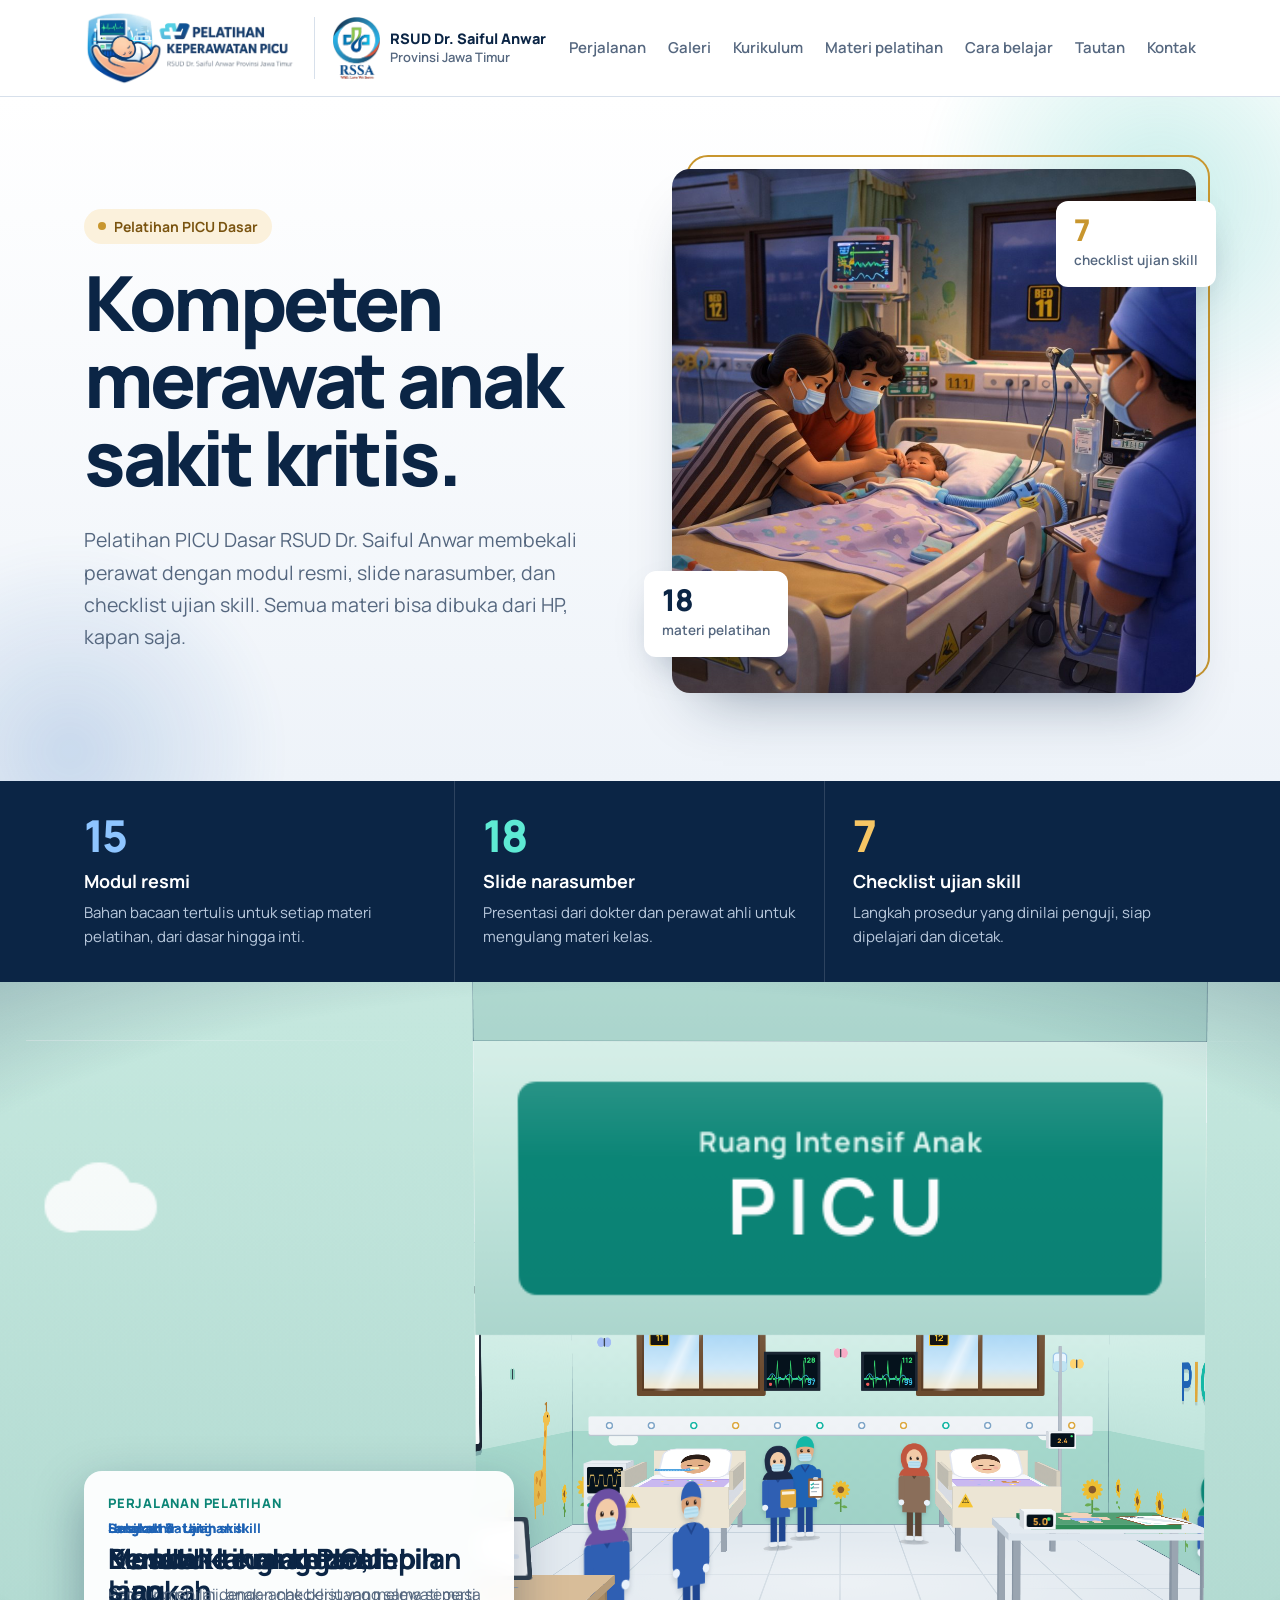
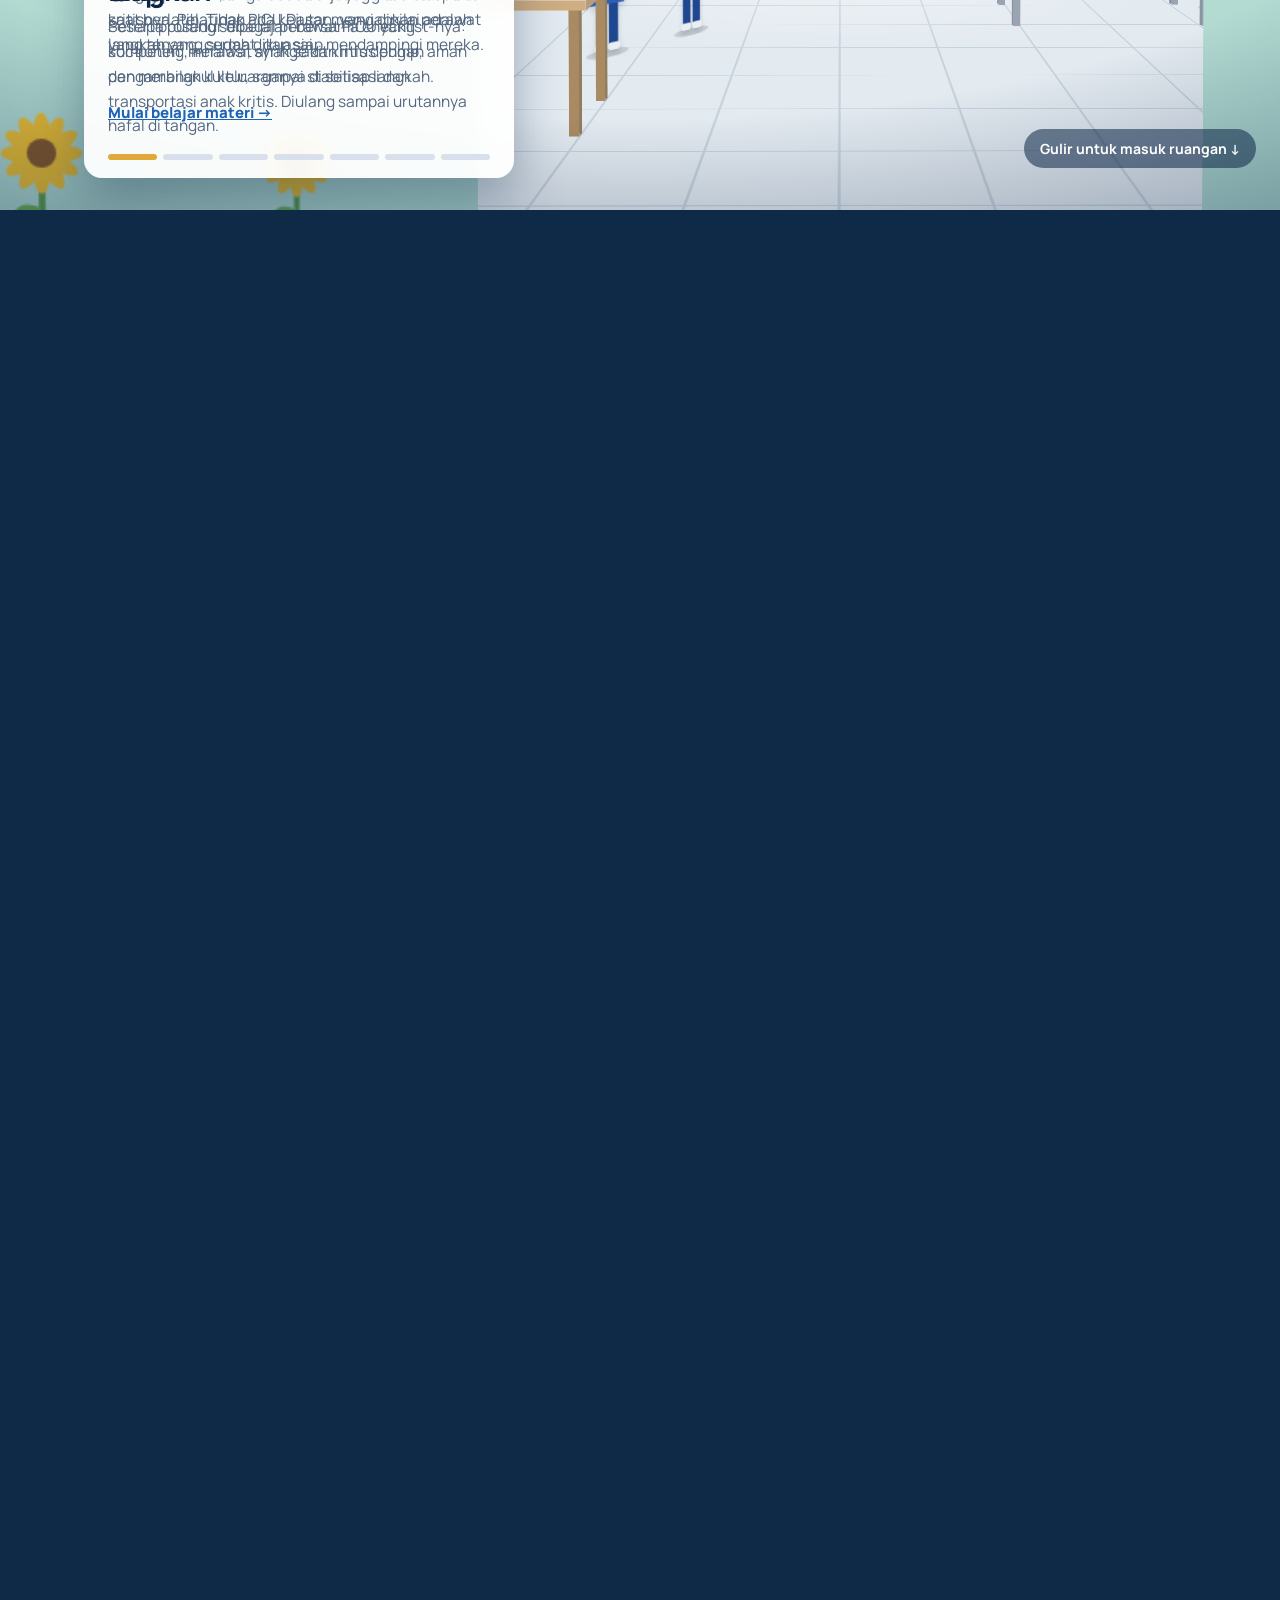
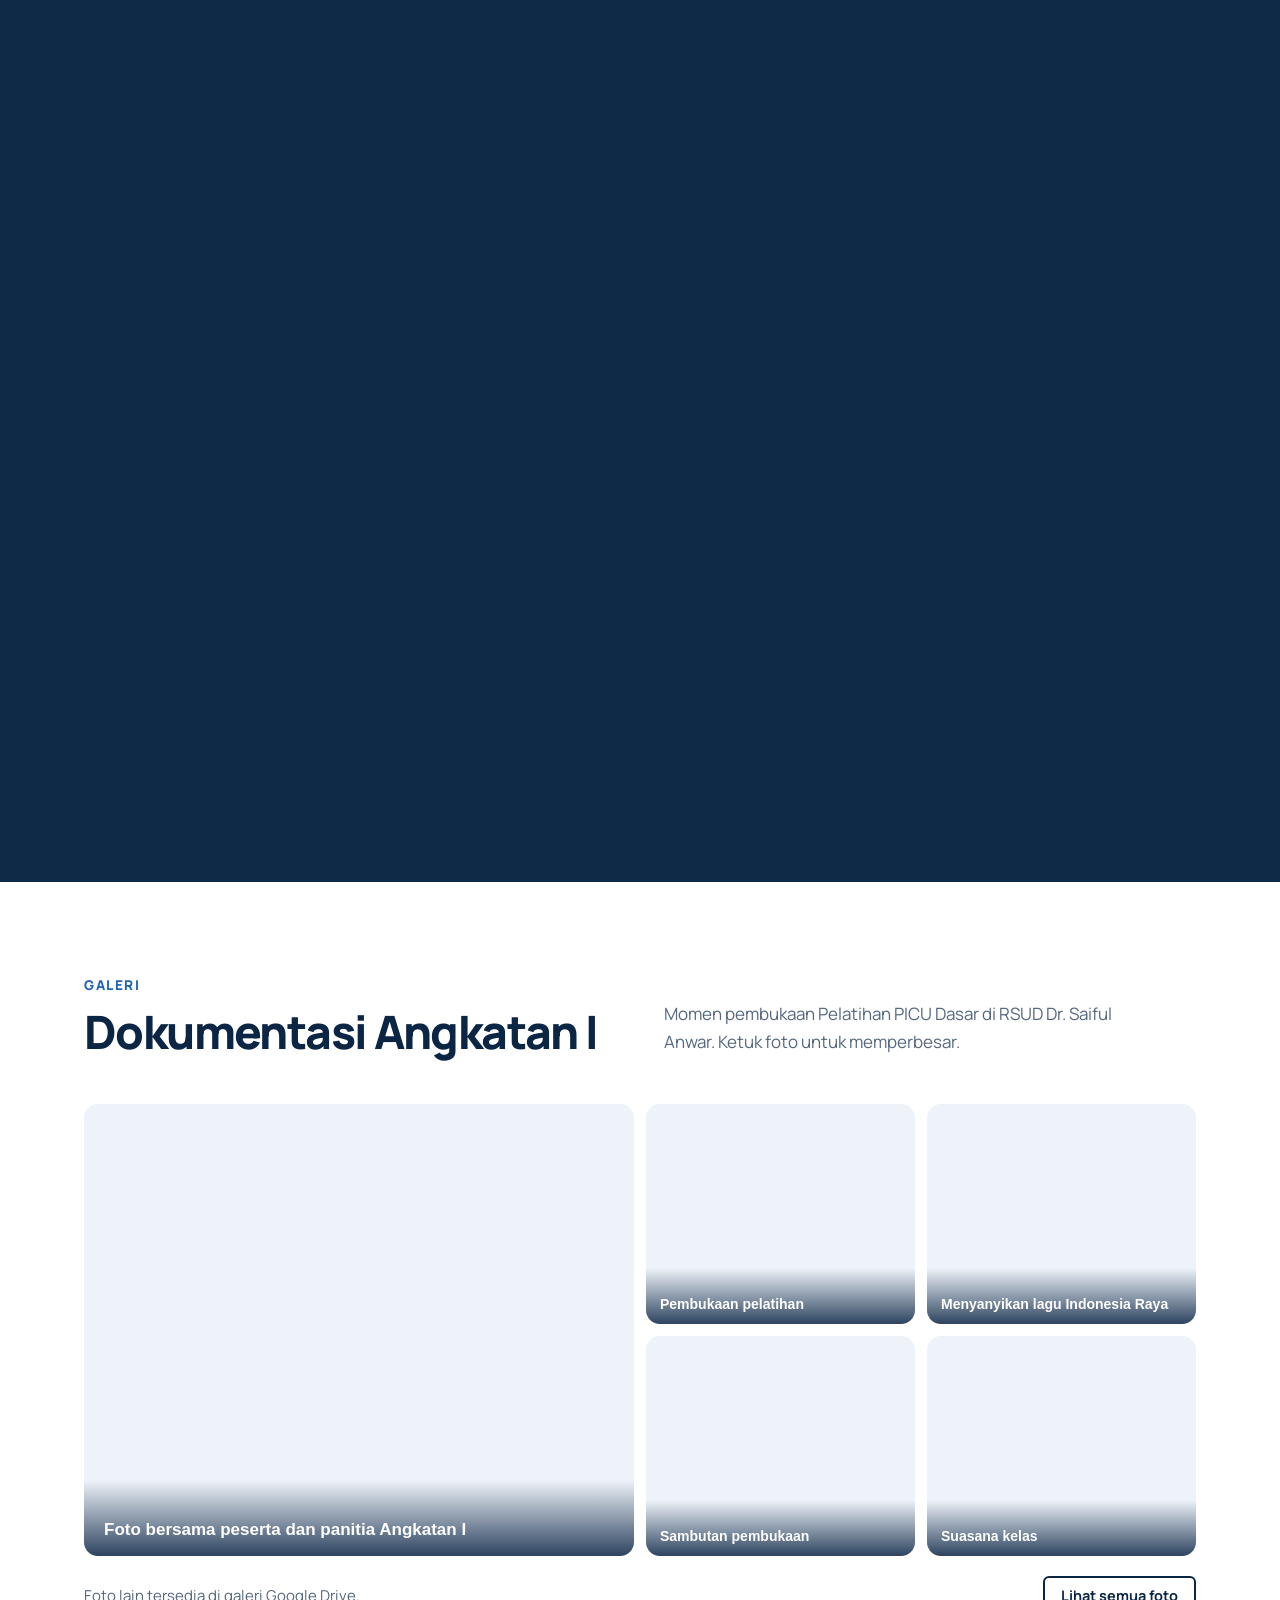
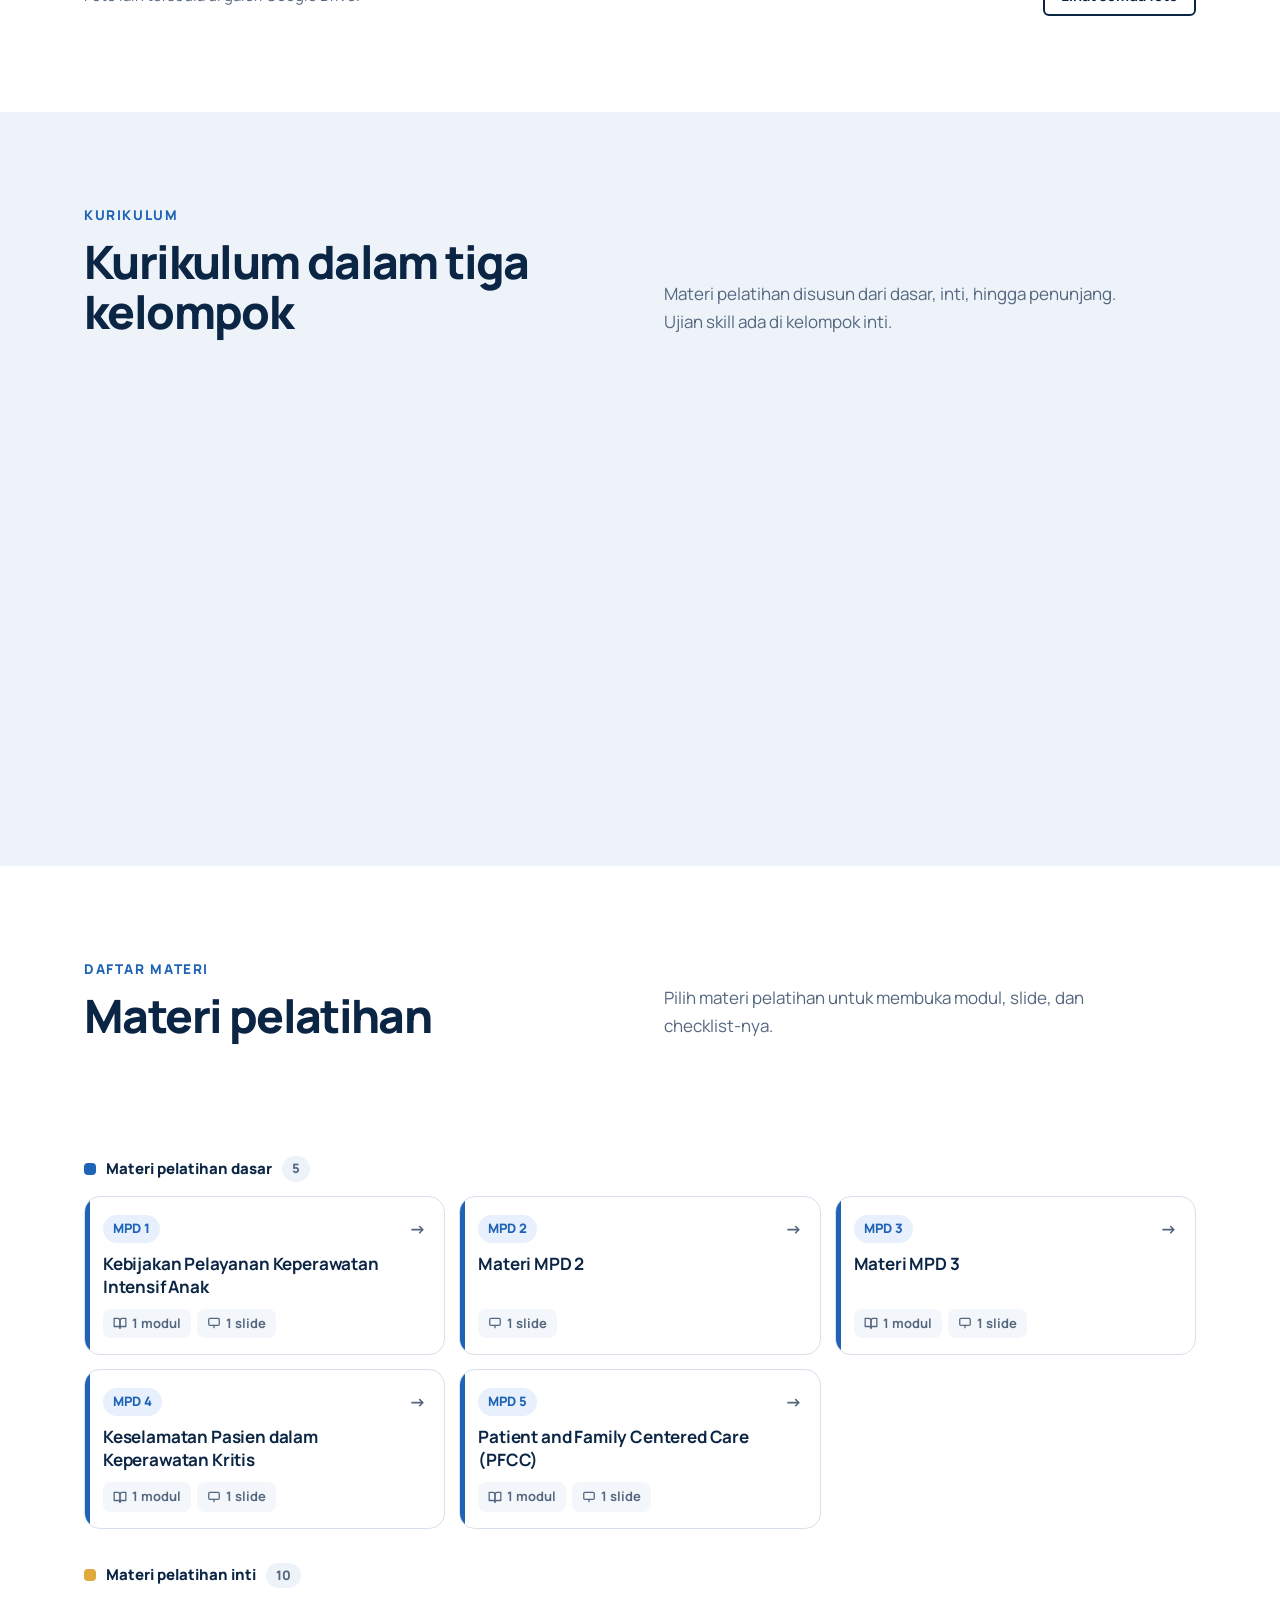
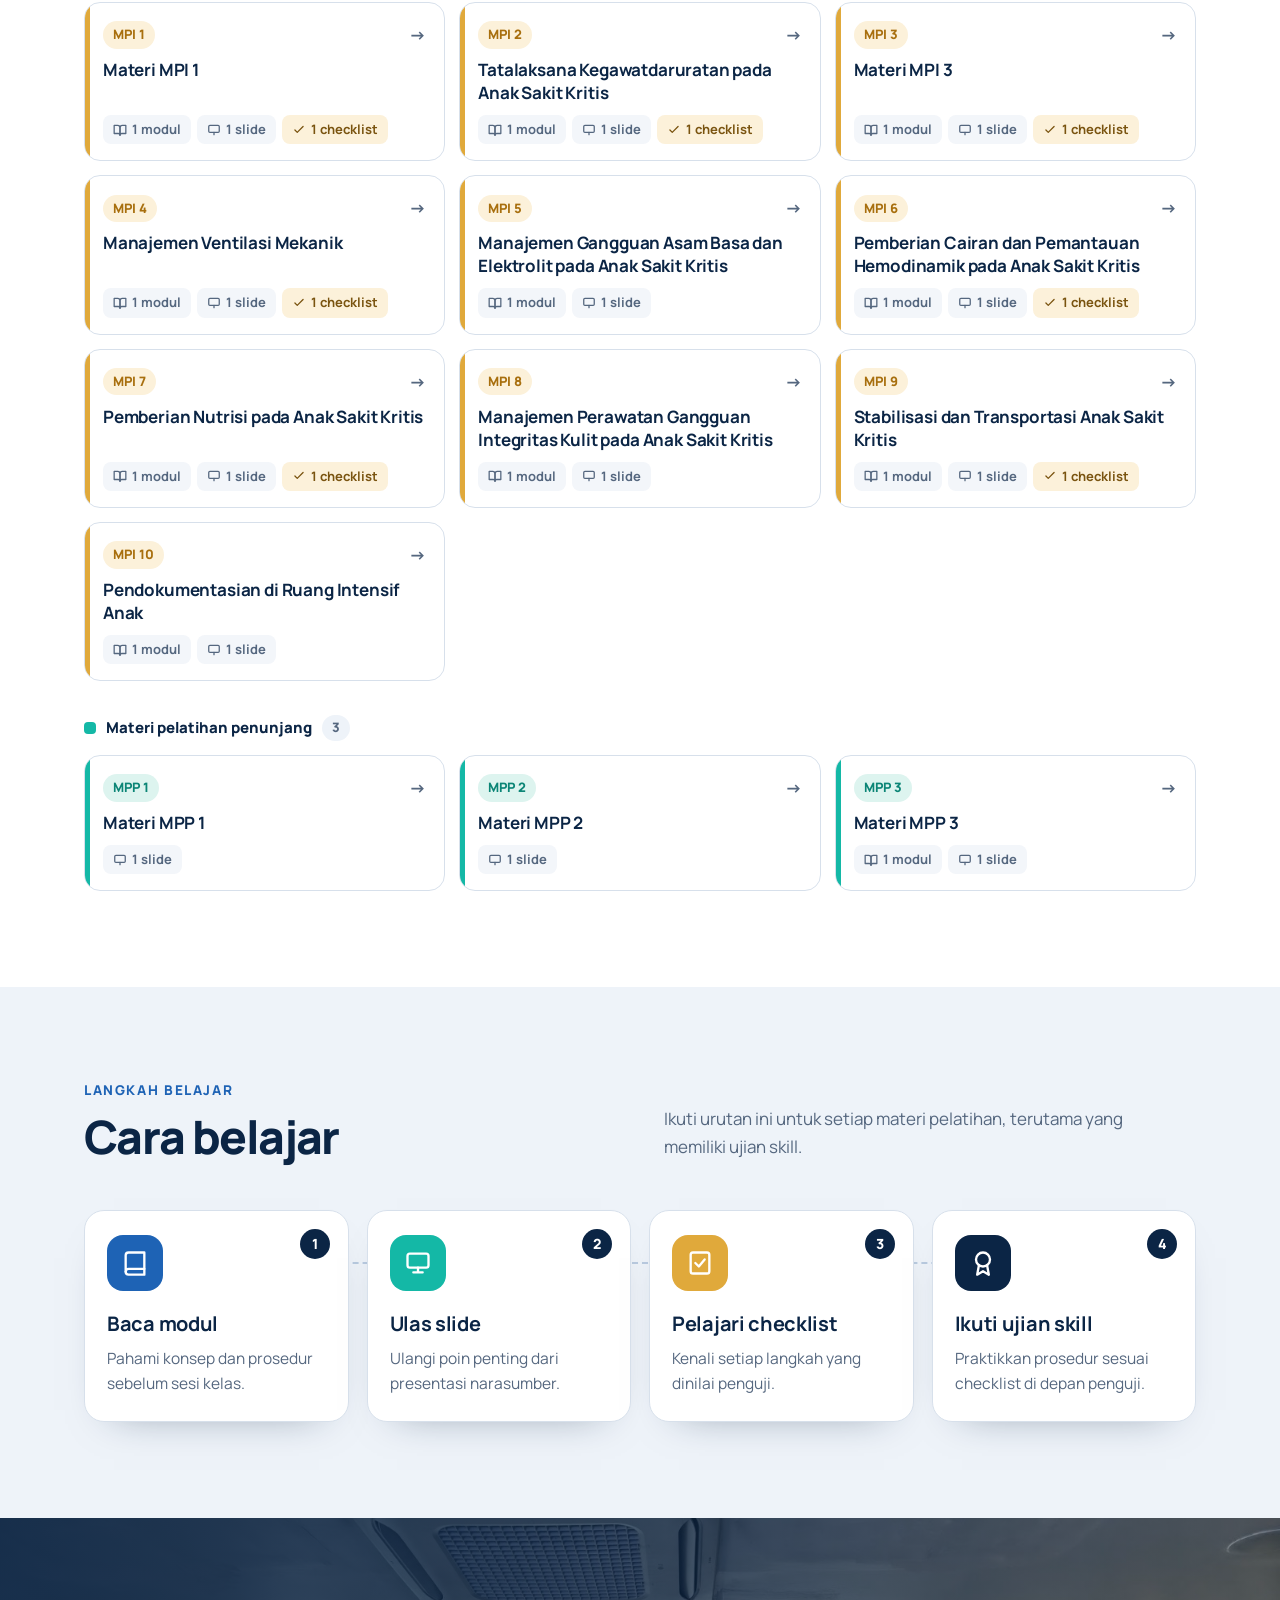
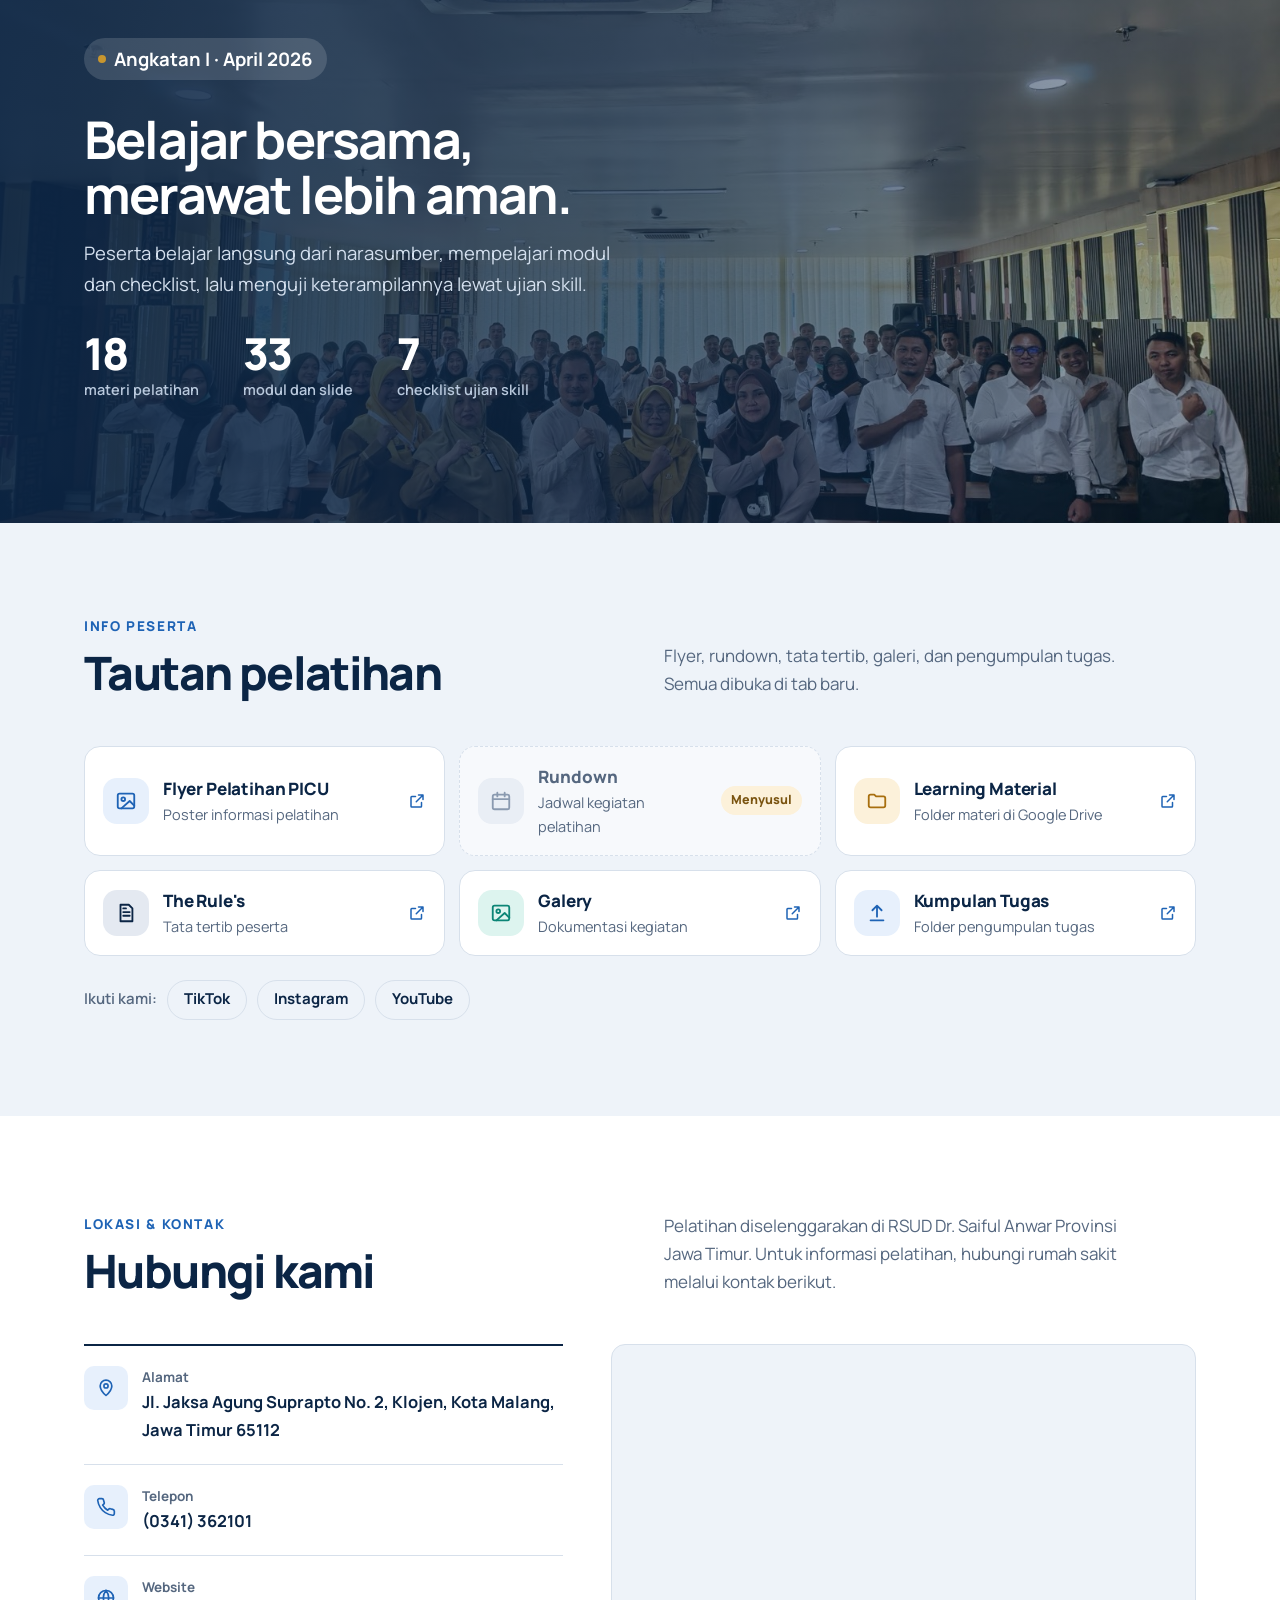
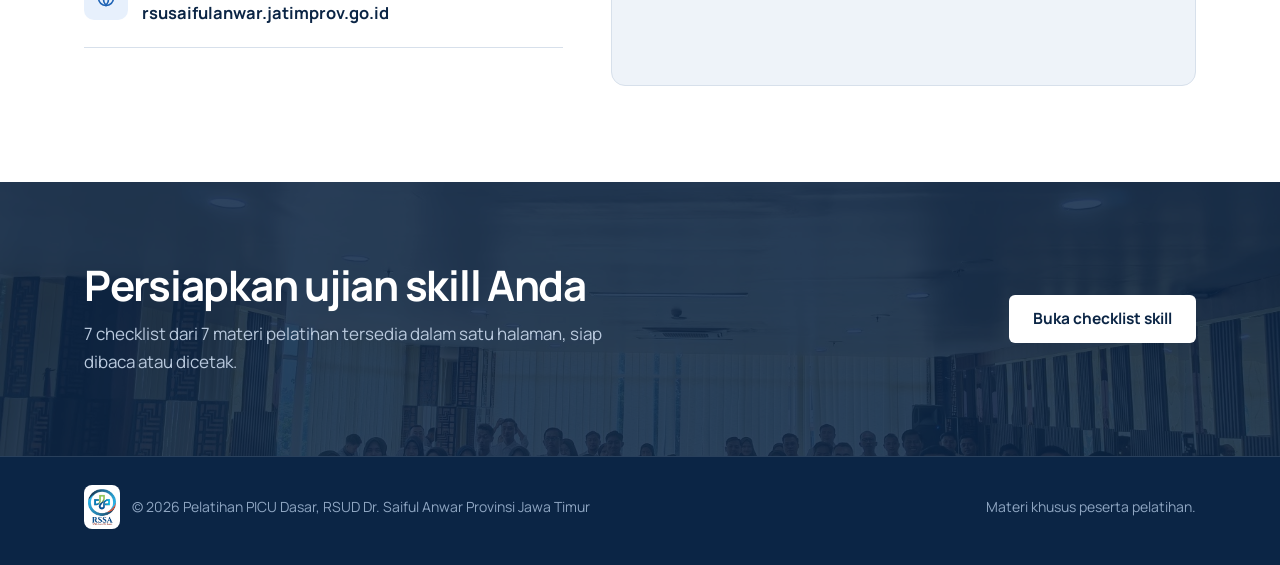
==== index.html @ 421e7f9f "Kondisi awal web materi Pelatihan PICU Dasar RSSA Co-Authored-By: Claude Opus 5.5 <noreply@anthropic" ====
<!doctype html>
<html lang="id">
<head>
<meta charset="utf-8">
<meta name="viewport" content="width=device-width, initial-scale=1">
<title>Pelatihan PICU Dasar RSSA</title>
<meta name="description" content="Materi online Pelatihan PICU Dasar RSUD Dr. Saiful Anwar: modul, slide, dan checklist ujian skill untuk peserta.">
<link rel="preconnect" href="https://fonts.googleapis.com">
<link rel="preconnect" href="https://fonts.gstatic.com" crossorigin>
<link href="https://fonts.googleapis.com/css2?family=Manrope:wght@400;500;600;700;800&display=swap" rel="stylesheet">
<link rel="stylesheet" href="ruang3d.css">
<style>
  :root{
    --navy:#0B2545;      /* warna utama */
    --navy-2:#13406E;
    --blue:#1E63B5;      /* aksi & tautan */
    --ice:#EEF3F9;       /* latar section */
    --line:#D7E0EB;
    --text:#0B2545;
    --muted:#55677F;
    --gold:#C8962E;      /* penanda ujian skill */
    --white:#FFFFFF;
    --wrap:1160px;
  }
  *{box-sizing:border-box}
  html{scroll-behavior:smooth}
  @media (prefers-reduced-motion:reduce){html{scroll-behavior:auto}*{transition:none!important}}
  body{margin:0;background:var(--white);color:var(--text);font-family:Manrope,system-ui,sans-serif;
    font-size:17px;line-height:1.65;-webkit-font-smoothing:antialiased}
  a{color:inherit}
  :focus-visible{outline:3px solid var(--gold);outline-offset:3px;border-radius:4px}
  .wrap{max-width:var(--wrap);margin:0 auto;padding:0 24px}
  @media (max-width:640px){.wrap{padding:0 16px}}

  /* header */
  header{border-bottom:1px solid var(--line);background:var(--white);position:sticky;top:0;z-index:10}
  .bar{height:72px;display:flex;align-items:center;justify-content:space-between;gap:16px}
  .brand{display:flex;align-items:center;gap:12px;text-decoration:none}
  .logo{width:38px;height:38px;border:2px solid var(--navy);border-radius:8px;display:grid;place-items:center}
  .logo svg{width:18px;height:18px}
  .brand b{display:block;font-size:16px;line-height:1.2;font-weight:800;letter-spacing:-.01em}
  .brand small{display:block;font-size:12.5px;color:var(--muted);font-weight:600;line-height:1.2}
  nav{display:flex;align-items:center;gap:28px}
  nav a.link{font-size:15px;font-weight:600;text-decoration:none;color:var(--muted)}
  nav a.link:hover{color:var(--navy)}
  @media (max-width:760px){nav a.link{display:none}}
  .btn{display:inline-flex;align-items:center;justify-content:center;gap:10px;min-height:48px;padding:0 22px;
    border-radius:6px;font-weight:700;font-size:15.5px;text-decoration:none;border:2px solid transparent;transition:background .15s,border-color .15s,color .15s}
  .btn-navy{background:var(--navy);color:var(--white)}
  .btn-navy:hover{background:var(--navy-2)}
  .btn-line{border-color:var(--navy);color:var(--navy)}
  .btn-line:hover{background:var(--navy);color:var(--white)}
  .btn-sm{min-height:40px;padding:0 16px;font-size:14.5px}

  /* hero */
  .hero{padding:96px 0 88px}
  @media (max-width:760px){.hero{padding:56px 0 56px}}
  .hero-grid{display:grid;grid-template-columns:1.3fr .7fr;gap:72px;align-items:end}
  @media (max-width:900px){.hero-grid{grid-template-columns:1fr;gap:44px}}
  .org{font-size:15px;font-weight:700;color:var(--blue);margin:0 0 22px;display:flex;align-items:center;gap:12px}
  .org::before{content:"";width:32px;height:2px;background:var(--blue)}
  h1{font-size:clamp(40px,6vw,76px);line-height:1.02;letter-spacing:-.045em;font-weight:800;margin:0 0 28px}
  .lead{font-size:clamp(17px,1.7vw,19.5px);color:var(--muted);max-width:52ch;margin:0 0 36px}
  .actions{display:flex;flex-wrap:wrap;gap:12px}

  .figures{border-left:2px solid var(--navy);padding-left:28px;display:grid;gap:26px}
  @media (max-width:900px){.figures{border-left:0;padding-left:0;border-top:2px solid var(--navy);padding-top:24px;grid-template-columns:repeat(3,1fr);gap:12px}}
  .figures b{display:block;font-size:clamp(34px,4.4vw,52px);font-weight:800;letter-spacing:-.04em;line-height:1}
  .figures span{display:block;font-size:14.5px;color:var(--muted);font-weight:600;margin-top:6px;line-height:1.35}

  /* sections */
  section.block{padding:96px 0}
  @media (max-width:760px){section.block{padding:64px 0}}
  .ice{background:var(--ice)}
  .head{display:grid;grid-template-columns:1fr 1fr;gap:48px;align-items:end;margin-bottom:48px}
  @media (max-width:900px){.head{grid-template-columns:1fr;gap:12px;margin-bottom:32px}}
  .head h2{font-size:clamp(30px,3.8vw,46px);line-height:1.08;letter-spacing:-.035em;margin:0;font-weight:800}
  .head p{margin:0;color:var(--muted);max-width:48ch}

  /* tiga kelompok */
  .tracks{display:grid;grid-template-columns:repeat(3,1fr);border-top:2px solid var(--navy)}
  @media (max-width:900px){.tracks{grid-template-columns:1fr}}
  .track{padding:28px 28px 32px 0;border-right:1px solid var(--line);text-decoration:none;display:block}
  .track + .track{padding-left:28px}
  .track:last-child{border-right:0}
  @media (max-width:900px){.track,.track + .track{padding:24px 0;border-right:0;border-bottom:1px solid var(--line)}}
  .track .code{font-size:14px;font-weight:800;color:var(--blue)}
  .track h3{font-size:24px;letter-spacing:-.02em;margin:6px 0 10px;line-height:1.2}
  .track p{margin:0 0 18px;color:var(--muted);font-size:15.5px}
  .track .meta{font-size:14.5px;font-weight:700}
  .track:hover h3{color:var(--blue)}

  /* daftar materi pelatihan */
  .filters{display:flex;flex-wrap:wrap;gap:8px;margin-bottom:28px}
  .chip{font:inherit;font-size:14.5px;font-weight:700;min-height:40px;padding:0 16px;border-radius:6px;cursor:pointer;
    border:1.5px solid var(--line);background:var(--white);color:var(--text)}
  .chip[aria-pressed="true"]{background:var(--navy);border-color:var(--navy);color:var(--white)}
  .table{background:var(--white);border:1px solid var(--line);border-radius:10px;overflow:hidden}
  .thead,.trow a{display:grid;grid-template-columns:90px 1fr 110px 110px 120px;gap:16px;align-items:center;padding:0 24px}
  .thead{min-height:48px;font-size:13.5px;font-weight:700;color:var(--muted);border-bottom:1px solid var(--line);background:#F8FAFD}
  .trow a{min-height:64px;padding-top:12px;padding-bottom:12px;text-decoration:none;border-bottom:1px solid var(--line)}
  .trow:last-child a{border-bottom:0}
  .trow a:hover{background:#F8FAFD}
  .trow .c{font-weight:800;color:var(--blue);font-size:15px}
  .trow .t{font-weight:700;line-height:1.35}
  .trow .n{font-size:15px;color:var(--muted);font-weight:600}
  .trow .n.zero{color:#B3BFCD}
  .trow .s{font-size:14px;font-weight:700;color:#8A6417}
  .trow .s::before{content:"";display:inline-block;width:8px;height:8px;border-radius:50%;background:var(--gold);margin-right:8px;vertical-align:1px}
  .grp{padding:14px 24px;font-size:14px;font-weight:800;background:var(--ice);border-bottom:1px solid var(--line);color:var(--navy-2)}
  @media (max-width:760px){
    .thead{display:none}
    .trow a{grid-template-columns:64px 1fr;gap:4px 12px;padding:14px 16px}
    .trow .n,.trow .s{grid-column:2;font-size:13.5px}
    .trow .n.zero{display:none}
    .grp{padding:12px 16px}
  }
  .empty{padding:24px;color:var(--muted)}

  /* alur */
  .steps{list-style:none;margin:0;padding:0;display:grid;grid-template-columns:repeat(4,1fr);border-top:2px solid var(--navy);counter-reset:s}
  @media (max-width:900px){.steps{grid-template-columns:1fr 1fr}}
  @media (max-width:520px){.steps{grid-template-columns:1fr}}
  .steps li{padding:24px 24px 8px 0;counter-increment:s}
  .steps li::before{content:"Langkah " counter(s);display:block;font-size:14px;font-weight:800;color:var(--blue);margin-bottom:8px}
  .steps h3{margin:0 0 6px;font-size:20px;letter-spacing:-.015em}
  .steps p{margin:0;color:var(--muted);font-size:15.5px}

  /* cta */
  .cta{background:var(--navy);color:var(--white);padding:80px 0}
  .cta-grid{display:grid;grid-template-columns:1fr auto;gap:40px;align-items:center}
  @media (max-width:760px){.cta{padding:56px 0}.cta-grid{grid-template-columns:1fr;gap:24px}}
  .cta h2{font-size:clamp(28px,3.6vw,42px);letter-spacing:-.03em;line-height:1.1;margin:0 0 12px}
  .cta p{margin:0;color:#B9C9DD;max-width:54ch}
  .btn-white{background:var(--white);color:var(--navy)}
  .btn-white:hover{background:var(--ice)}

  footer{background:var(--navy);color:#8FA6C2;font-size:14px;border-top:1px solid rgba(255,255,255,.12)}
  footer .wrap{display:flex;flex-wrap:wrap;justify-content:space-between;gap:12px;padding-top:28px;padding-bottom:36px}

  /* logo */
  .brand img{height:54px;width:auto;display:block}
  @media (max-width:640px){.brand img{height:38px}}

  /* hero iklan */
  .hero{padding:72px 0 88px;background:linear-gradient(180deg,#FFFFFF 0%,#EEF3F9 100%)}
  .hero-grid{grid-template-columns:1fr 1fr;gap:64px;align-items:center}
  @media (max-width:900px){.hero-grid{grid-template-columns:1fr;gap:40px}.hero{padding:44px 0 64px}}
  .badge{display:inline-flex;align-items:center;gap:8px;background:#FBF1DC;color:#7A5410;font-weight:700;font-size:14px;padding:6px 14px;border-radius:999px;margin:0 0 20px}
  .badge::before{content:"";width:8px;height:8px;border-radius:50%;background:var(--gold)}
  .organizer{display:flex;align-items:center;gap:14px;margin-top:36px;padding-top:24px;border-top:1px solid var(--line)}
  .organizer img{height:58px;width:auto}
  .organizer span{font-size:14.5px;color:var(--muted);line-height:1.4}
  .organizer b{display:block;color:var(--text);font-size:15.5px}
  .photo{position:relative}
  .photo img.main{width:100%;aspect-ratio:1/1;object-fit:cover;border-radius:18px;display:block;box-shadow:0 30px 60px -30px rgba(11,37,69,.45)}
  .float{position:absolute;background:var(--white);border-radius:12px;padding:14px 18px;box-shadow:0 16px 40px -16px rgba(11,37,69,.35)}
  .float b{display:block;font-size:30px;font-weight:800;letter-spacing:-.03em;line-height:1;color:var(--navy)}
  .float span{font-size:13.5px;font-weight:600;color:var(--muted)}
  .f1{left:-28px;bottom:36px}
  .f2{right:-20px;top:32px}
  .f2 b{color:var(--gold)}
  @media (max-width:900px){.f1{left:12px;bottom:-24px}.f2{right:12px;top:-20px}.photo{margin:20px 0 12px}}

  /* pita keunggulan */
  .perks{background:var(--navy);color:var(--white)}
  .perks .wrap{display:grid;grid-template-columns:repeat(3,1fr)}
  .perk{padding:32px 28px 32px 0;border-right:1px solid rgba(255,255,255,.14)}
  .perk + .perk{padding-left:28px}
  .perk:last-child{border-right:0}
  .perk b{display:block;font-size:clamp(30px,3.6vw,44px);font-weight:800;letter-spacing:-.04em;line-height:1}
  .perk h3{margin:10px 0 4px;font-size:18px}
  .perk p{margin:0;color:#B9C9DD;font-size:15px}
  @media (max-width:760px){.perks .wrap{grid-template-columns:1fr}.perk,.perk + .perk{padding:22px 0;border-right:0;border-bottom:1px solid rgba(255,255,255,.14)}.perk:last-child{border-bottom:0}}

  /* kontak */
  .contact-grid{display:grid;grid-template-columns:.9fr 1.1fr;gap:48px;align-items:stretch}
  @media (max-width:900px){.contact-grid{grid-template-columns:1fr;gap:28px}}
  .contact-list{list-style:none;margin:0;padding:0;border-top:2px solid var(--navy)}
  .contact-list li{display:grid;grid-template-columns:44px 1fr;gap:14px;padding:20px 0;border-bottom:1px solid var(--line)}
  .ic{width:44px;height:44px;border-radius:10px;background:var(--ice);display:grid;place-items:center}
  .ic svg{width:20px;height:20px}
  .contact-list small{display:block;font-size:13.5px;font-weight:700;color:var(--muted)}
  .contact-list a,.contact-list span{font-weight:700;font-size:16.5px;text-decoration:none}
  .contact-list a:hover{color:var(--blue)}
  .map{border:1px solid var(--line);border-radius:14px;overflow:hidden;min-height:340px;background:var(--ice)}
  .map iframe{width:100%;height:100%;min-height:340px;border:0;display:block}

  footer .wrap{align-items:center}
  .foot-brand{display:flex;align-items:center;gap:12px}
  .foot-brand img{height:44px;width:auto;background:#fff;border-radius:8px;padding:4px}
  /* tautan pelatihan (sama dengan s.id) */
  .info-grid{display:grid;grid-template-columns:repeat(3,1fr);border-top:2px solid var(--navy)}
  @media (max-width:900px){.info-grid{grid-template-columns:1fr 1fr}}
  @media (max-width:560px){.info-grid{grid-template-columns:1fr}}
  .info-grid a{display:flex;align-items:center;justify-content:space-between;gap:12px;padding:20px 4px;border-bottom:1px solid var(--line);text-decoration:none}
  .info-grid a b{display:block;font-size:17px;font-weight:800;letter-spacing:-.01em}
  .info-grid a span{display:block;font-size:14.5px;color:var(--muted)}
  .info-grid a svg{width:18px;height:18px;flex:none;color:var(--blue)}
  .info-grid a:hover b{color:var(--blue)}
  .sosmed{display:flex;flex-wrap:wrap;align-items:center;gap:10px;margin-top:24px;font-size:15px;color:var(--muted);font-weight:600}
  .sosmed a{min-height:40px;display:inline-flex;align-items:center;padding:0 16px;border:1.5px solid var(--line);border-radius:6px;text-decoration:none;color:var(--navy);font-weight:700}
  .sosmed a:hover{border-color:var(--navy)}
  /* galeri dokumentasi */
  .mosaic{display:grid;grid-template-columns:repeat(4,1fr);grid-auto-rows:220px;gap:12px}
  .mosaic .big{grid-column:span 2;grid-row:span 2}
  @media (max-width:900px){.mosaic{grid-template-columns:repeat(2,1fr);grid-auto-rows:170px}}
  @media (max-width:520px){.mosaic{grid-auto-rows:130px;gap:8px}}
  .tile{position:relative;padding:0;border:0;border-radius:14px;overflow:hidden;cursor:zoom-in;background:var(--ice);display:block;width:100%;height:100%}
  .tile img{width:100%;height:100%;object-fit:cover;display:block;transition:transform .5s ease}
  .tile:hover img{transform:scale(1.05)}
  .tile figcaption{position:absolute;left:0;right:0;bottom:0;padding:28px 14px 12px;color:#fff;font-size:14px;font-weight:700;text-align:left;
    background:linear-gradient(180deg,transparent,rgba(11,37,69,.85))}
  .tile.big figcaption{font-size:17px;padding:40px 20px 16px}
  .gal-foot{display:flex;flex-wrap:wrap;align-items:center;justify-content:space-between;gap:12px;margin-top:20px;color:var(--muted);font-size:15px}

  /* lightbox */
  dialog.lb{border:0;padding:0;background:transparent;max-width:min(1100px,94vw);width:100%}
  dialog.lb::backdrop{background:rgba(6,18,36,.88)}
  .lb img{width:100%;max-height:78vh;object-fit:contain;display:block;border-radius:10px}
  .lb-bar{display:flex;align-items:center;justify-content:space-between;gap:10px;margin-top:12px;color:#fff}
  .lb-bar p{margin:0;font-weight:700;font-size:15px}
  .lb-btns{display:flex;gap:8px}
  .lb-btns button{font:inherit;font-weight:700;min-width:44px;min-height:44px;border-radius:8px;border:1.5px solid rgba(255,255,255,.4);background:transparent;color:#fff;cursor:pointer;padding:0 14px}
  .lb-btns button:hover{background:rgba(255,255,255,.12)}

  /* pita foto angkatan */
  .band{position:relative;color:#fff;padding:120px 0;background:var(--navy) url("img/galeri/angkatan-1.jpg") center 40%/cover no-repeat}
  .band::before{content:"";position:absolute;inset:0;background:linear-gradient(90deg,rgba(11,37,69,.92) 0%,rgba(11,37,69,.7) 55%,rgba(11,37,69,.35) 100%)}
  .band .wrap{position:relative}
  .band .badge{background:rgba(255,255,255,.14);color:#fff}
  .band h2{font-size:clamp(30px,4.2vw,52px);line-height:1.06;letter-spacing:-.035em;margin:0 0 16px;max-width:16ch}
  .band p{margin:0 0 32px;color:#D3DFEE;max-width:50ch;font-size:clamp(16px,1.6vw,18.5px)}
  .band-stats{display:flex;flex-wrap:wrap;gap:12px 44px}
  .band-stats b{display:block;font-size:clamp(30px,3.6vw,44px);font-weight:800;letter-spacing:-.04em;line-height:1}
  .band-stats span{font-size:14.5px;color:#B9C9DD;font-weight:600}
  @media (max-width:760px){.band{padding:80px 0}.band::before{background:rgba(11,37,69,.82)}}

  /* cta dengan foto */
  .cta{position:relative;background:var(--navy) url("img/galeri/kelas-lebar.jpg") center/cover no-repeat}
  .cta::before{content:"";position:absolute;inset:0;background:rgba(11,37,69,.86)}
  .cta .wrap{position:relative}

  /* animasi muncul saat di-scroll (aktif hanya bila JS jalan & gerakan tidak dikurangi) */
  .js-reveal .reveal{opacity:0;transform:translateY(24px);transition:opacity .7s ease,transform .7s ease}
  .js-reveal .reveal.in{opacity:1;transform:none}
  @media (prefers-reduced-motion:reduce){.js-reveal .reveal{opacity:1;transform:none}}
  /* header: dua logo, logo pelatihan lebih besar */
  .bar{height:auto;min-height:96px;padding-top:10px;padding-bottom:10px}
  .logos{display:flex;align-items:center;gap:18px}
  .brand img{height:76px}
  .rssa{display:flex;align-items:center;gap:10px;padding-left:18px;border-left:1px solid var(--line)}
  .rssa img{height:62px;width:auto;display:block}
  .rssa span{font-size:13px;color:var(--muted);line-height:1.3;font-weight:600}
  .rssa b{display:block;color:var(--text);font-size:14.5px;font-weight:800}
  nav{gap:22px}
  @media (max-width:1180px){.rssa > span{display:none}}
  @media (max-width:1024px){nav a.link{display:none}}
  @media (max-width:640px){.bar{min-height:76px}.brand img{height:54px}.rssa{padding-left:12px}.rssa img{height:46px}.logos{gap:12px}}
  .hero .lead{margin-bottom:0}

  /* animasi gambar hero */
  .photo{isolation:isolate}
  .ph-frame{border-radius:18px;overflow:hidden;box-shadow:0 30px 60px -30px rgba(11,37,69,.45);animation:phIn 1s cubic-bezier(.2,.7,.2,1) both}
  .photo img.main{box-shadow:none;border-radius:0;animation:kenburns 18s ease-in-out infinite alternate;transform-origin:60% 40%}
  .photo::before{content:"";position:absolute;inset:-14px -14px 14px 14px;border:2px solid var(--gold);border-radius:22px;z-index:-1;opacity:.55;animation:phIn 1.2s .15s cubic-bezier(.2,.7,.2,1) both}
  .float{animation:popIn .7s cubic-bezier(.2,.8,.3,1.3) both, bob 5s ease-in-out infinite}
  .f1{animation-delay:.55s,1.3s}
  .f2{animation-delay:.8s,2.1s}
  .hero-grid > div:first-child > *{animation:fadeUp .8s cubic-bezier(.2,.7,.2,1) both}
  .hero-grid > div:first-child > :nth-child(2){animation-delay:.1s}
  .hero-grid > div:first-child > :nth-child(3){animation-delay:.2s}
  @keyframes kenburns{from{transform:scale(1)}to{transform:scale(1.12) translate(-1.5%,1%)}}
  @keyframes phIn{from{opacity:0;transform:translateY(28px) scale(.97)}to{opacity:1;transform:none}}
  @keyframes popIn{from{opacity:0;transform:scale(.6)}to{opacity:1;transform:scale(1)}}
  @keyframes bob{0%,100%{translate:0 0}50%{translate:0 -10px}}
  @keyframes fadeUp{from{opacity:0;transform:translateY(18px)}to{opacity:1;transform:none}}
  @media (max-width:900px){.photo::before{inset:-10px -6px 10px 6px}}
  @media (prefers-reduced-motion:reduce){.ph-frame,.photo img.main,.photo::before,.float,.hero-grid > div:first-child > *{animation:none!important}}
  /* ===== gaya segar & berwarna ===== */
  :root{
    --mpd:#1E63B5; --mpd-bg:#E7F0FC;
    --mpi:#A86F0E; --mpi-c:#E0A93B; --mpi-bg:#FCF1DA;
    --mpp:#0B8576; --mpp-c:#14B8A6; --mpp-bg:#DDF4EF;
  }
  .head h2[data-k]::before{content:attr(data-k);display:flex;align-items:center;gap:10px;font-size:13.5px;font-weight:800;letter-spacing:.12em;text-transform:uppercase;color:var(--blue);margin-bottom:14px}
  .band .head h2::before{color:#fff}

  /* hero: ornamen lembut */
  .hero{position:relative;overflow:hidden}
  .hero::before,.hero::after{content:"";position:absolute;border-radius:50%;filter:blur(10px);pointer-events:none}
  .hero::before{width:520px;height:520px;right:-140px;top:-160px;background:radial-gradient(circle,rgba(20,184,166,.22),transparent 65%)}
  .hero::after{width:460px;height:460px;left:-160px;bottom:-200px;background:radial-gradient(circle,rgba(30,99,181,.18),transparent 65%)}
  .hero .wrap{position:relative;z-index:1}
  .perk:nth-child(1) b{color:#8EC5FF}.perk:nth-child(2) b{color:#5EEAD4}.perk:nth-child(3) b{color:#F6C564}

  /* kurikulum: kartu berwarna */
  .tracks{border-top:0;gap:20px}
  .kcard{--c:var(--mpd);--bg:var(--mpd-bg);position:relative;display:flex;flex-direction:column;gap:6px;text-decoration:none;background:#fff;border-radius:20px;padding:28px 26px 24px;
    border:1px solid var(--line);border-top:6px solid var(--c);box-shadow:0 18px 40px -28px rgba(11,37,69,.45);transition:transform .25s ease,box-shadow .25s ease}
  .kcard:hover{transform:translateY(-6px);box-shadow:0 28px 50px -28px rgba(11,37,69,.55)}
  .k-MPI{--c:var(--mpi-c);--bg:var(--mpi-bg)} .k-MPP{--c:var(--mpp-c);--bg:var(--mpp-bg)}
  .kic{width:56px;height:56px;border-radius:16px;background:var(--bg);color:var(--c);display:grid;place-items:center;margin-bottom:10px}
  .kic svg{width:28px;height:28px}
  .kcard .code{font-size:13.5px;font-weight:800;color:var(--c);letter-spacing:.04em}
  .k-MPI .code{color:var(--mpi)} .k-MPP .code{color:var(--mpp)}
  .kcard h3{font-size:22px;margin:2px 0 4px;letter-spacing:-.02em;line-height:1.2}
  .kcard p{margin:0 0 12px;color:var(--muted);font-size:15.5px;flex:1}
  .kstat{font-weight:700;font-size:15px;display:flex;flex-wrap:wrap;align-items:baseline;gap:6px 10px}
  .kstat b{font-size:30px;font-weight:800;letter-spacing:-.03em;color:var(--navy)}
  .kstat i{font-style:normal;font-size:13px;font-weight:800;color:var(--mpi);background:var(--mpi-bg);padding:3px 10px;border-radius:999px}
  .kgo{margin-top:14px;font-size:14.5px;font-weight:800;color:var(--c)}
  .k-MPI .kgo{color:var(--mpi)} .k-MPP .kgo{color:var(--mpp)}
  .kgo span{display:inline-block;transition:transform .2s}
  .kcard:hover .kgo span{transform:translateX(5px)}
  @media (max-width:900px){.tracks{grid-template-columns:1fr}}

  /* filter berwarna */
  .chip{border-radius:999px;padding:0 18px}
  .chip[data-f="MPD"][aria-pressed="true"]{background:var(--mpd);border-color:var(--mpd)}
  .chip[data-f="MPI"][aria-pressed="true"]{background:var(--mpi-c);border-color:var(--mpi-c);color:#3D2A05}
  .chip[data-f="MPP"][aria-pressed="true"]{background:var(--mpp-c);border-color:var(--mpp-c);color:#04342E}

  /* daftar materi: grid kartu */
  .mgrp{display:flex;align-items:center;gap:10px;font-size:15px;font-weight:800;color:var(--navy);margin:34px 0 14px}
  .mgrp:first-child{margin-top:4px}
  .mgrp .dot{width:12px;height:12px;border-radius:4px;background:var(--mpd)}
  .mg-MPI .dot{background:var(--mpi-c)} .mg-MPP .dot{background:var(--mpp-c)}
  .mgrp small{font-size:13px;font-weight:800;color:var(--muted);background:var(--ice);padding:2px 10px;border-radius:999px}
  .mgrid{display:grid;grid-template-columns:repeat(3,1fr);gap:14px}
  @media (max-width:980px){.mgrid{grid-template-columns:repeat(2,1fr)}}
  @media (max-width:600px){.mgrid{grid-template-columns:1fr;gap:10px}}
  .mcard{--c:var(--mpd);--bg:var(--mpd-bg);display:flex;flex-direction:column;gap:10px;text-decoration:none;background:#fff;border:1px solid var(--line);border-radius:16px;padding:18px 18px 16px;
    position:relative;overflow:hidden;transition:transform .2s ease,box-shadow .2s ease,border-color .2s}
  .mcard::before{content:"";position:absolute;left:0;top:0;bottom:0;width:5px;background:var(--c)}
  .m-MPI{--c:var(--mpi-c);--bg:var(--mpi-bg)} .m-MPP{--c:var(--mpp-c);--bg:var(--mpp-bg)}
  .mcard:hover{transform:translateY(-3px);border-color:var(--c);box-shadow:0 16px 30px -22px rgba(11,37,69,.5)}
  .mtop{display:flex;align-items:center;justify-content:space-between}
  .mcode{font-size:13px;font-weight:800;color:var(--mpd);background:var(--bg);padding:3px 10px;border-radius:999px}
  .m-MPI .mcode{color:var(--mpi)} .m-MPP .mcode{color:var(--mpp)}
  .marr{color:var(--muted);font-weight:800;transition:transform .2s,color .2s}
  .mcard:hover .marr{transform:translateX(4px);color:var(--navy)}
  .mcard h3{margin:0;font-size:17px;line-height:1.35;letter-spacing:-.01em;flex:1}
  .mchips{display:flex;flex-wrap:wrap;gap:6px}
  .mc{display:inline-flex;align-items:center;gap:5px;font-size:13px;font-weight:700;color:var(--muted);background:#F3F6FA;padding:4px 10px;border-radius:8px}
  .mc svg{width:14px;height:14px}
  .mc.ck{color:#7A5410;background:var(--mpi-bg)}

  /* cara belajar: langkah bernomor */
  .steps{border-top:0;gap:18px;position:relative}
  .steps::before{content:"";position:absolute;left:8%;right:8%;top:52px;border-top:2px dashed #B9CBE0;z-index:0}
  .steps li{position:relative;z-index:1;background:#fff;border-radius:20px;padding:24px 22px 24px;box-shadow:0 18px 40px -30px rgba(11,37,69,.5);border:1px solid var(--line)}
  .steps li::before{content:counter(s);position:absolute;top:18px;right:18px;margin:0;width:30px;height:30px;border-radius:50%;display:grid;place-items:center;
    font-size:14px;font-weight:800;color:#fff;background:var(--navy)}
  .sic{width:56px;height:56px;border-radius:16px;display:grid;place-items:center;margin-bottom:16px;color:#fff;background:var(--mpd)}
  .sic svg{width:28px;height:28px}
  .steps li:nth-child(2) .sic{background:var(--mpp-c)}
  .steps li:nth-child(3) .sic{background:var(--mpi-c)}
  .steps li:nth-child(4) .sic{background:var(--navy)}
  @media (max-width:900px){.steps::before{display:none}}

  /* tautan: ubin berikon */
  .info-grid{border-top:0;gap:14px}
  .info-grid a{background:#fff;border:1px solid var(--line);border-radius:16px;padding:16px 18px;justify-content:flex-start;gap:14px;transition:transform .2s,box-shadow .2s,border-color .2s}
  .info-grid a > div{flex:1}
  .info-grid a:hover{transform:translateY(-3px);border-color:var(--blue);box-shadow:0 16px 30px -22px rgba(11,37,69,.5)}
  .info-grid a .tic{width:46px;height:46px;border-radius:14px;display:grid;place-items:center;flex:none;background:var(--mpd-bg);color:var(--mpd)}
  .info-grid a .tic svg{width:22px;height:22px;color:inherit}
  .info-grid a.t-teal .tic{background:var(--mpp-bg);color:var(--mpp)} .info-grid a.t-gold .tic{background:var(--mpi-bg);color:var(--mpi)} .info-grid a.t-navy .tic{background:#E4E9F1;color:var(--navy)}
  .sosmed a{border-radius:999px}
  .ic{background:var(--mpd-bg)}
  .info-grid .soon{display:flex;align-items:center;gap:14px;background:#F7F9FC;border:1.5px dashed var(--line);border-radius:16px;padding:16px 18px;cursor:default}
  .info-grid .soon > div{flex:1}
  .info-grid .soon b{display:block;font-size:17px;font-weight:800;color:var(--muted)}
  .info-grid .soon span{display:block;font-size:14.5px;color:var(--muted)}
  .info-grid .soon .tic{width:46px;height:46px;border-radius:14px;display:grid;place-items:center;flex:none;background:#E9EEF5;color:#8A9AB0}
  .info-grid .soon .tic svg{width:22px;height:22px}
  .info-grid .soon em{font-style:normal;font-size:12.5px;font-weight:800;color:#7A5410;background:var(--mpi-bg);padding:4px 10px;border-radius:999px;white-space:nowrap}
</style>
</head>
<body>

<header>
  <div class="wrap bar">
    <div class="logos">
      <a class="brand" href="#top" aria-label="Pelatihan PICU Dasar, RSUD Dr. Saiful Anwar"><img src="img/logo-pelatihan.png" alt="Logo Pelatihan Keperawatan PICU RSUD Dr. Saiful Anwar"></a>
      <span class="rssa"><img src="img/logo-rssa.png" alt="Logo RSUD Dr. Saiful Anwar"><span><b>RSUD Dr. Saiful Anwar</b>Provinsi Jawa Timur</span></span>
    </div>
    <nav aria-label="Navigasi utama">
      <a class="link" href="#perjalanan">Perjalanan</a>
      <a class="link" href="#galeri">Galeri</a>
      <a class="link" href="#kelompok">Kurikulum</a>
      <a class="link" href="#daftar">Materi pelatihan</a>
      <a class="link" href="#alur">Cara belajar</a>
      <a class="link" href="#info">Tautan</a>
      <a class="link" href="#kontak">Kontak</a>
    </nav>
  </div>
</header>

<main id="top">
  <section class="hero" aria-labelledby="judul">
    <div class="wrap hero-grid">
      <div>
        <p class="badge">Pelatihan PICU Dasar</p>
        <h1 id="judul">Kompeten merawat anak sakit kritis.</h1>
        <p class="lead">Pelatihan PICU Dasar RSUD Dr. Saiful Anwar membekali perawat dengan modul resmi, slide narasumber, dan checklist ujian skill. Semua materi bisa dibuka dari HP, kapan saja.</p>
      </div>
      <div class="photo">
        <div class="ph-frame"><img class="main" src="img/foto-picu.jpg" alt="Ilustrasi perawat PICU mendampingi keluarga di samping tempat tidur pasien anak yang terpasang ventilator"></div>
        <div class="float f2" id="float-skill"><b>27</b><span>checklist ujian skill</span></div>
        <div class="float f1" id="float-mp"><b>18</b><span>materi pelatihan</span></div>
      </div>
    </div>
  </section>

  <div class="perks" aria-label="Isi materi">
    <div class="wrap" id="perks"></div>
  </div>

  <!-- Ruang PICU 3D: animasi perjalanan pelatihan (ruang3d.css + ruang3d.js) -->
  <section id="perjalanan" data-st="0" aria-labelledby="r3-judul">
    <div class="r3-sticky">
      <div class="r3-view" aria-hidden="true"><div class="r3-world"></div></div>
      <div class="r3-shade"></div>
      <div class="r3-confetti" aria-hidden="true"></div>
      <p class="r3-hint" aria-hidden="true">Gulir untuk masuk ruangan ↓</p>
      <div class="r3-card">
        <p class="r3-eyebrow" id="r3-judul">Perjalanan pelatihan</p>
        <ol class="r3-steps" aria-live="polite">
          <li class="r3-step on"><small>Selamat datang</small><h3>Masuk ke ruang PICU</h3><p>Di balik pintu ini, anak-anak berjuang melewati masa kritisnya. Pelatihan PICU Dasar menyiapkan perawat yang tenang, cermat, dan siap mendampingi mereka.</p></li>
          <li class="r3-step"><small>Langkah 1 · Pretest</small><h3>Mengenali titik awal</h3><p>Peserta memulai dengan pretest. Hasilnya menjadi peta: bagian mana yang sudah kuat, mana yang perlu diperdalam.</p></li>
          <li class="r3-step"><small>Langkah 2 · Kelas teori</small><h3>Membangun dasar ilmu</h3><p>Narasumber membawakan materi dasar, inti, dan penunjang: bantuan hidup lanjut, intubasi dan ekstubasi, ventilasi mekanik, terapi oksigen, cairan dan hemodinamik, nutrisi, hingga perawatan yang melibatkan keluarga.</p></li>
          <li class="r3-step"><small>Langkah 3 · Latihan skill</small><h3>Berlatih langkah demi langkah</h3><p>Setiap prosedur dipelajari bersama checklist-nya: suctioning, inhalasi, syringe dan infus pump, pengambilan kultur, sampai stabilisasi dan transportasi anak kritis. Diulang sampai urutannya hafal di tangan.</p></li>
          <li class="r3-step"><small>Langkah 4 · Praktik klinik</small><h3>Belajar di samping tempat tidur</h3><p>Di ruang PICU, peserta merawat pasien anak bersama pembimbing klinik: membaca monitor dan ventilator, menyusun asuhan keperawatan, lalu mencatatnya di logbook.</p></li>
          <li class="r3-step"><small>Langkah 5 · Ujian skill</small><h3>Membuktikan keterampilan</h3><p>Penguji menilai dengan checklist yang sama seperti saat berlatih. Tidak ada kejutan, yang dinilai adalah langkah yang sudah dikuasai.</p></li>
          <li class="r3-step"><small>Hasil akhir</small><h3>Kembali ke ruangan, lebih siap</h3><p>Peserta pulang sebagai perawat PICU yang kompeten: merawat anak sakit kritis dengan aman dan merangkul keluarganya di setiap langkah.</p><a href="#daftar">Mulai belajar materi →</a></li>
        </ol>
        <div class="r3-dots" role="group" aria-label="Pilih tahap">
          <button type="button" aria-label="Pembuka"></button><button type="button" aria-label="Pretest"></button><button type="button" aria-label="Kelas teori"></button><button type="button" aria-label="Latihan skill"></button><button type="button" aria-label="Praktik klinik"></button><button type="button" aria-label="Ujian skill"></button><button type="button" aria-label="Hasil akhir"></button>
        </div>
      </div>
    </div>
  </section>

  <section class="block" id="galeri" aria-labelledby="gal-judul">
    <div class="wrap">
      <div class="head reveal">
        <h2 id="gal-judul" data-k="Galeri">Dokumentasi Angkatan I</h2>
        <p>Momen pembukaan Pelatihan PICU Dasar di RSUD Dr. Saiful Anwar. Ketuk foto untuk memperbesar.</p>
      </div>
      <div class="mosaic reveal">
        <figure style="margin:0" class="big"><button class="tile big" type="button" data-i="0" aria-label="Perbesar foto: Foto bersama peserta dan panitia Angkatan I"><img src="img/galeri/foto-bersama.jpg" alt="Foto bersama peserta dan panitia Angkatan I" loading="lazy" decoding="async"><figcaption>Foto bersama peserta dan panitia Angkatan I</figcaption></button></figure>
        <figure style="margin:0" class=""><button class="tile" type="button" data-i="1" aria-label="Perbesar foto: Pembukaan pelatihan"><img src="img/galeri/pembukaan-panggung.jpg" alt="Pembukaan pelatihan" loading="lazy" decoding="async"><figcaption>Pembukaan pelatihan</figcaption></button></figure>
        <figure style="margin:0" class=""><button class="tile" type="button" data-i="2" aria-label="Perbesar foto: Menyanyikan lagu Indonesia Raya"><img src="img/galeri/indonesia-raya.jpg" alt="Menyanyikan lagu Indonesia Raya" loading="lazy" decoding="async"><figcaption>Menyanyikan lagu Indonesia Raya</figcaption></button></figure>
        <figure style="margin:0" class=""><button class="tile" type="button" data-i="3" aria-label="Perbesar foto: Sambutan pembukaan"><img src="img/galeri/sambutan.jpg" alt="Sambutan pembukaan" loading="lazy" decoding="async"><figcaption>Sambutan pembukaan</figcaption></button></figure>
        <figure style="margin:0" class=""><button class="tile" type="button" data-i="4" aria-label="Perbesar foto: Suasana kelas"><img src="img/galeri/suasana-kelas.jpg" alt="Suasana kelas" loading="lazy" decoding="async"><figcaption>Suasana kelas</figcaption></button></figure>
      </div>
      <div class="gal-foot reveal">
        <span>Foto lain tersedia di galeri Google Drive.</span>
        <a class="btn btn-line btn-sm" href="https://drive.google.com/drive/folders/195nv7GPYctWEFG_WqL-TyiLIgoAMhKdj" target="_blank" rel="noopener">Lihat semua foto</a>
      </div>
    </div>
  </section>

  <section class="block ice" id="kelompok" aria-labelledby="kel-judul">
    <div class="wrap">
      <div class="head">
        <h2 id="kel-judul" data-k="Kurikulum">Kurikulum dalam tiga kelompok</h2>
        <p>Materi pelatihan disusun dari dasar, inti, hingga penunjang. Ujian skill ada di kelompok inti.</p>
      </div>
      <div class="tracks reveal" id="tracks"></div>
    </div>
  </section>

  <section class="block" id="daftar" aria-labelledby="daf-judul">
    <div class="wrap">
      <div class="head">
        <h2 id="daf-judul" data-k="Daftar materi">Materi pelatihan</h2>
        <p>Pilih materi pelatihan untuk membuka modul, slide, dan checklist-nya.</p>
      </div>
      <div class="filters reveal" role="group" aria-label="Saring kelompok">
        <button class="chip" type="button" data-f="ALL" aria-pressed="true">Semua</button>
        <button class="chip" type="button" data-f="MPD" aria-pressed="false">Dasar</button>
        <button class="chip" type="button" data-f="MPI" aria-pressed="false">Inti</button>
        <button class="chip" type="button" data-f="MPP" aria-pressed="false">Penunjang</button>
      </div>
      <div id="rows"></div>
    </div>
  </section>

  <section class="block ice" id="alur" aria-labelledby="alur-judul">
    <div class="wrap">
      <div class="head">
        <h2 id="alur-judul" data-k="Langkah belajar">Cara belajar</h2>
        <p>Ikuti urutan ini untuk setiap materi pelatihan, terutama yang memiliki ujian skill.</p>
      </div>
      <ol class="steps reveal">
        <li><span class="sic"><svg viewBox="0 0 24 24" fill="none" stroke="currentColor" stroke-width="2" stroke-linecap="round" stroke-linejoin="round" aria-hidden="true"><path d="M4 19.5A2.5 2.5 0 0 1 6.5 17H20V3H6.5A2.5 2.5 0 0 0 4 5.5z"/><path d="M4 19.5A2.5 2.5 0 0 0 6.5 22H20v-5"/></svg></span><h3>Baca modul</h3><p>Pahami konsep dan prosedur sebelum sesi kelas.</p></li>
        <li><span class="sic"><svg viewBox="0 0 24 24" fill="none" stroke="currentColor" stroke-width="2" stroke-linecap="round" stroke-linejoin="round" aria-hidden="true"><rect x="3" y="4" width="18" height="12" rx="2"/><path d="M12 16v4M8 20h8"/></svg></span><h3>Ulas slide</h3><p>Ulangi poin penting dari presentasi narasumber.</p></li>
        <li><span class="sic"><svg viewBox="0 0 24 24" fill="none" stroke="currentColor" stroke-width="2" stroke-linecap="round" stroke-linejoin="round" aria-hidden="true"><rect x="4" y="3" width="16" height="18" rx="2"/><path d="M8 12l3 3 5-6"/></svg></span><h3>Pelajari checklist</h3><p>Kenali setiap langkah yang dinilai penguji.</p></li>
        <li><span class="sic"><svg viewBox="0 0 24 24" fill="none" stroke="currentColor" stroke-width="2" stroke-linecap="round" stroke-linejoin="round" aria-hidden="true"><circle cx="12" cy="9" r="6"/><path d="M8.5 14 7 22l5-3 5 3-1.5-8"/></svg></span><h3>Ikuti ujian skill</h3><p>Praktikkan prosedur sesuai checklist di depan penguji.</p></li>
      </ol>
    </div>
  </section>

  <!-- Tautan pelatihan: sama dengan s.id/pelatihanpicudasar (tanpa PARTICIPANT, berisi data peserta) -->
  <section class="band" aria-labelledby="band-judul">
    <div class="wrap reveal">
      <p class="badge">Angkatan I · April 2026</p>
      <h2 id="band-judul">Belajar bersama, merawat lebih aman.</h2>
      <p>Peserta belajar langsung dari narasumber, mempelajari modul dan checklist, lalu menguji keterampilannya lewat ujian skill.</p>
      <div class="band-stats" id="band-stats"></div>
    </div>
  </section>

  <section class="block ice" id="info" aria-labelledby="info-judul">
    <div class="wrap">
      <div class="head">
        <h2 id="info-judul" data-k="Info peserta">Tautan pelatihan</h2>
        <p>Flyer, rundown, tata tertib, galeri, dan pengumpulan tugas. Semua dibuka di tab baru.</p>
      </div>
      <div class="info-grid reveal">
        <a href="https://drive.google.com/file/d/18LOMCiJCpRe2vmJ6tjjKfHxw1ngAEznI/view" target="_blank" rel="noopener" class="t-blue"><span class="tic"><svg viewBox="0 0 24 24" fill="none" stroke="currentColor" stroke-width="2" stroke-linecap="round" stroke-linejoin="round" aria-hidden="true"><rect x="3" y="4" width="18" height="16" rx="2"/><circle cx="9" cy="10" r="2"/><path d="M21 17l-5-5-9 8"/></svg></span><div><b>Flyer Pelatihan PICU</b><span>Poster informasi pelatihan</span></div><svg viewBox="0 0 24 24" fill="none" stroke="currentColor" stroke-width="2" stroke-linecap="round" stroke-linejoin="round" aria-hidden="true"><path d="M14 4h6v6M20 4l-9 9"/><path d="M18 14v5a1 1 0 0 1-1 1H5a1 1 0 0 1-1-1V7a1 1 0 0 1 1-1h5"/></svg></a>
        <!-- Rundown menyusul: ganti dengan <a href="LINK" target="_blank" rel="noopener" class="t-teal"> bila sudah ada -->
        <div class="t-teal soon" aria-disabled="true"><span class="tic"><svg viewBox="0 0 24 24" fill="none" stroke="currentColor" stroke-width="2" stroke-linecap="round" stroke-linejoin="round" aria-hidden="true"><rect x="3" y="5" width="18" height="16" rx="2"/><path d="M3 10h18M8 3v4M16 3v4"/></svg></span><div><b>Rundown</b><span>Jadwal kegiatan pelatihan</span></div><em>Menyusul</em></div>
        <a href="https://drive.google.com/drive/folders/114o1HkEXGYEpf66aC4O59jTmY6qcpKQd" target="_blank" rel="noopener" class="t-gold"><span class="tic"><svg viewBox="0 0 24 24" fill="none" stroke="currentColor" stroke-width="2" stroke-linecap="round" stroke-linejoin="round" aria-hidden="true"><path d="M3 7a2 2 0 0 1 2-2h4l2 2h8a2 2 0 0 1 2 2v8a2 2 0 0 1-2 2H5a2 2 0 0 1-2-2z"/></svg></span><div><b>Learning Material</b><span>Folder materi di Google Drive</span></div><svg viewBox="0 0 24 24" fill="none" stroke="currentColor" stroke-width="2" stroke-linecap="round" stroke-linejoin="round" aria-hidden="true"><path d="M14 4h6v6M20 4l-9 9"/><path d="M18 14v5a1 1 0 0 1-1 1H5a1 1 0 0 1-1-1V7a1 1 0 0 1 1-1h5"/></svg></a>
        <a href="https://docs.google.com/document/d/1qo_6Ev1tSy_HrG76OXGsbei8VzB_5rEP/edit?rtpof=true&amp;sd=true" target="_blank" rel="noopener" class="t-navy"><span class="tic"><svg viewBox="0 0 24 24" fill="none" stroke="currentColor" stroke-width="2" stroke-linecap="round" stroke-linejoin="round" aria-hidden="true"><path d="M6 3h9l4 4v14H6z"/><path d="M9 11h7M9 15h7M9 7h3"/></svg></span><div><b>The Rule's</b><span>Tata tertib peserta</span></div><svg viewBox="0 0 24 24" fill="none" stroke="currentColor" stroke-width="2" stroke-linecap="round" stroke-linejoin="round" aria-hidden="true"><path d="M14 4h6v6M20 4l-9 9"/><path d="M18 14v5a1 1 0 0 1-1 1H5a1 1 0 0 1-1-1V7a1 1 0 0 1 1-1h5"/></svg></a>
        <a href="https://drive.google.com/drive/folders/195nv7GPYctWEFG_WqL-TyiLIgoAMhKdj" target="_blank" rel="noopener" class="t-teal"><span class="tic"><svg viewBox="0 0 24 24" fill="none" stroke="currentColor" stroke-width="2" stroke-linecap="round" stroke-linejoin="round" aria-hidden="true"><rect x="3" y="4" width="18" height="16" rx="2"/><circle cx="9" cy="10" r="2"/><path d="M21 17l-5-5-9 8"/></svg></span><div><b>Galery</b><span>Dokumentasi kegiatan</span></div><svg viewBox="0 0 24 24" fill="none" stroke="currentColor" stroke-width="2" stroke-linecap="round" stroke-linejoin="round" aria-hidden="true"><path d="M14 4h6v6M20 4l-9 9"/><path d="M18 14v5a1 1 0 0 1-1 1H5a1 1 0 0 1-1-1V7a1 1 0 0 1 1-1h5"/></svg></a>
        <a href="https://drive.google.com/drive/folders/1Im69XRbSpnI7DvYzk8kRVm8HxJFtHE6x" target="_blank" rel="noopener" class="t-blue"><span class="tic"><svg viewBox="0 0 24 24" fill="none" stroke="currentColor" stroke-width="2" stroke-linecap="round" stroke-linejoin="round" aria-hidden="true"><path d="M12 16V4M7 9l5-5 5 5M5 20h14"/></svg></span><div><b>Kumpulan Tugas</b><span>Folder pengumpulan tugas</span></div><svg viewBox="0 0 24 24" fill="none" stroke="currentColor" stroke-width="2" stroke-linecap="round" stroke-linejoin="round" aria-hidden="true"><path d="M14 4h6v6M20 4l-9 9"/><path d="M18 14v5a1 1 0 0 1-1 1H5a1 1 0 0 1-1-1V7a1 1 0 0 1 1-1h5"/></svg></a>
      </div>
      <div class="sosmed"><span>Ikuti kami:</span>
        <a href="https://www.tiktok.com/@pelatihanpicurssa" target="_blank" rel="noopener">TikTok</a>
        <a href="https://www.instagram.com/picu_rssa" target="_blank" rel="noopener">Instagram</a>
        <a href="https://www.youtube.com/@PelatihanPICURSSA" target="_blank" rel="noopener">YouTube</a>
      </div>
    </div>
  </section>

  <section class="block" id="kontak" aria-labelledby="kontak-judul">
    <div class="wrap">
      <div class="head">
        <h2 id="kontak-judul" data-k="Lokasi & kontak">Hubungi kami</h2>
        <p>Pelatihan diselenggarakan di RSUD Dr. Saiful Anwar Provinsi Jawa Timur. Untuk informasi pelatihan, hubungi rumah sakit melalui kontak berikut.</p>
      </div>
      <div class="contact-grid reveal">
        <ul class="contact-list">
          <li><span class="ic" aria-hidden="true"><svg viewBox="0 0 24 24" fill="none" stroke="#1E63B5" stroke-width="2" stroke-linecap="round" stroke-linejoin="round"><path d="M12 21s-7-6.2-7-11.5a7 7 0 0 1 14 0C19 14.8 12 21 12 21z"/><circle cx="12" cy="9.5" r="2.5"/></svg></span>
            <div><small>Alamat</small><span>Jl. Jaksa Agung Suprapto No. 2, Klojen, Kota Malang, Jawa Timur 65112</span></div></li>
          <li><span class="ic" aria-hidden="true"><svg viewBox="0 0 24 24" fill="none" stroke="#1E63B5" stroke-width="2" stroke-linecap="round" stroke-linejoin="round"><path d="M22 16.9v3a2 2 0 0 1-2.2 2 19.8 19.8 0 0 1-8.6-3.1 19.5 19.5 0 0 1-6-6A19.8 19.8 0 0 1 2.1 4.2 2 2 0 0 1 4.1 2h3a2 2 0 0 1 2 1.7c.1.9.4 1.8.7 2.7a2 2 0 0 1-.5 2.1L8 9.8a16 16 0 0 0 6 6l1.3-1.3a2 2 0 0 1 2.1-.4c.9.3 1.8.6 2.7.7a2 2 0 0 1 1.7 2z"/></svg></span>
            <div><small>Telepon</small><a href="tel:+62341362101">(0341) 362101</a></div></li>
          <li><span class="ic" aria-hidden="true"><svg viewBox="0 0 24 24" fill="none" stroke="#1E63B5" stroke-width="2" stroke-linecap="round" stroke-linejoin="round"><circle cx="12" cy="12" r="9"/><path d="M3 12h18M12 3a14 14 0 0 1 0 18M12 3a14 14 0 0 0 0 18"/></svg></span>
            <div><small>Website</small><a href="https://rsusaifulanwar.jatimprov.go.id" target="_blank" rel="noopener">rsusaifulanwar.jatimprov.go.id</a></div></li>
        </ul>
        <div class="map"><iframe title="Peta lokasi RSUD Dr. Saiful Anwar Malang" loading="lazy" referrerpolicy="no-referrer-when-downgrade" src="https://www.google.com/maps?q=RSUD+Dr.+Saiful+Anwar,+Jl.+Jaksa+Agung+Suprapto+No.2,+Malang&output=embed"></iframe></div>
      </div>
    </div>
  </section>

  <section class="cta" aria-labelledby="cta-judul">
    <div class="wrap cta-grid reveal">
      <div>
        <h2 id="cta-judul">Persiapkan ujian skill Anda</h2>
        <p id="cta-text">Semua checklist yang dipakai penguji tersedia dalam satu halaman, siap dibaca atau dicetak.</p>
      </div>
      <a class="btn btn-white" href="materi.html#/checklist">Buka checklist skill</a>
    </div>
  </section>
</main>

<footer>
  <div class="wrap">
    <span class="foot-brand"><img src="img/logo-rssa.png" alt="">© 2026 Pelatihan PICU Dasar, RSUD Dr. Saiful Anwar Provinsi Jawa Timur</span>
    <span>Materi khusus peserta pelatihan.</span>
  </div>
</footer>

<dialog class="lb" id="lb" aria-label="Foto dokumentasi">
  <img id="lb-img" src="" alt="">
  <div class="lb-bar"><p id="lb-cap"></p>
    <div class="lb-btns"><button type="button" id="lb-prev" aria-label="Foto sebelumnya">‹</button><button type="button" id="lb-next" aria-label="Foto berikutnya">›</button><button type="button" id="lb-close">Tutup</button></div>
  </div>
</dialog>

<script src="materi.js"></script>
<script src="ruang3d.js" defer></script>
<script>
(function(){
  // Alamat halaman per materi pelatihan di materi.html (slug sama dengan app.js: "MPI 4" → "mpi-4").
  const linkModul = kode => "materi.html#/materi/" + String(kode).toLowerCase().replace(/[^a-z0-9]+/g,"-").replace(/^-|-$/g,"");

  const data = (typeof MATERI !== "undefined" && Array.isArray(MATERI)) ? MATERI : [];
  const G = {
    MPD:{nama:"Materi pelatihan dasar", ket:"Kebijakan, etik legal, berpikir kritis, keselamatan pasien, dan PFCC."},
    MPI:{nama:"Materi pelatihan inti", ket:"Kompetensi klinis perawatan anak sakit kritis, dari kegawatdaruratan hingga dokumentasi."},
    MPP:{nama:"Materi pelatihan penunjang", ket:"Building learning commitment, antikorupsi, dan rencana tindak lanjut."}
  };
  const n = (it,k) => Array.isArray(it[k]) ? it[k].length : (it[k] ? 1 : 0);
  const tot = k => data.reduce((s,d)=>s+n(d,k),0);
  const esc = s => String(s).replace(/[&<>"]/g,c=>({"&":"&amp;","<":"&lt;",">":"&gt;",'"':"&quot;"}[c]));

  if(data.length){
    const skillMp = data.filter(d=>n(d,"checklist")).length;
    document.getElementById("perks").innerHTML = `
      <div class="perk"><b>${tot("modul")}</b><h3>Modul resmi</h3><p>Bahan bacaan tertulis untuk setiap materi pelatihan, dari dasar hingga inti.</p></div>
      <div class="perk"><b>${tot("ppt")}</b><h3>Slide narasumber</h3><p>Presentasi dari dokter dan perawat ahli untuk mengulang materi kelas.</p></div>
      <div class="perk"><b>${tot("checklist")}</b><h3>Checklist ujian skill</h3><p>Langkah prosedur yang dinilai penguji, siap dipelajari dan dicetak.</p></div>`;
    document.querySelector("#float-skill b").textContent = tot("checklist");
    document.querySelector("#float-mp b").textContent = data.length;
    document.getElementById("cta-text").textContent =
      `${tot("checklist")} checklist dari ${skillMp} materi pelatihan tersedia dalam satu halaman, siap dibaca atau dicetak.`;
  }

  const GIC = {
    MPD:'<svg viewBox="0 0 24 24" fill="none" stroke="currentColor" stroke-width="2" stroke-linecap="round" stroke-linejoin="round"><path d="M4 19.5A2.5 2.5 0 0 1 6.5 17H20V3H6.5A2.5 2.5 0 0 0 4 5.5z"/><path d="M4 19.5A2.5 2.5 0 0 0 6.5 22H20v-5"/></svg>',
    MPI:'<svg viewBox="0 0 24 24" fill="none" stroke="currentColor" stroke-width="2" stroke-linecap="round" stroke-linejoin="round"><path d="M20.8 4.6a5.5 5.5 0 0 0-7.8 0L12 5.7l-1-1.1a5.5 5.5 0 0 0-7.8 7.8L12 21l8.8-8.6a5.5 5.5 0 0 0 0-7.8z"/><path d="M3.5 12h4l2-3 3 6 2-3h6"/></svg>',
    MPP:'<svg viewBox="0 0 24 24" fill="none" stroke="currentColor" stroke-width="2" stroke-linecap="round" stroke-linejoin="round"><circle cx="9" cy="8" r="3.5"/><path d="M2.5 20a6.5 6.5 0 0 1 13 0"/><circle cx="17.5" cy="9" r="2.5"/><path d="M16 14.2a5 5 0 0 1 5.5 4.8"/></svg>'
  };
  const SH = {MPD:"Dasar",MPI:"Inti",MPP:"Penunjang"};
  document.getElementById("tracks").innerHTML = Object.keys(G).map(g=>{
    const it = data.filter(d=>d.kelompok===g);
    const sk = it.filter(d=>n(d,"checklist")).length;
    return `<a class="kcard k-${g}" href="#daftar" data-jump="${g}">
      <span class="kic" aria-hidden="true">${GIC[g]}</span>
      <span class="code">${g} · ${SH[g]}</span><h3>${G[g].nama}</h3><p>${G[g].ket}</p>
      <span class="kstat"><b>${it.length}</b> materi${sk?` <i>${sk} dengan ujian skill</i>`:""}</span>
      <span class="kgo">Lihat materi <span aria-hidden="true">→</span></span></a>`;
  }).join("");

  const rows = document.getElementById("rows");
  const MI = {
    modul:'<svg viewBox="0 0 24 24" fill="none" stroke="currentColor" stroke-width="2.2" stroke-linecap="round" stroke-linejoin="round" aria-hidden="true"><path d="M2 4h6a4 4 0 0 1 4 4v13a3 3 0 0 0-3-3H2z"/><path d="M22 4h-6a4 4 0 0 0-4 4v13a3 3 0 0 1 3-3h7z"/></svg>',
    ppt:'<svg viewBox="0 0 24 24" fill="none" stroke="currentColor" stroke-width="2.2" stroke-linecap="round" stroke-linejoin="round" aria-hidden="true"><rect x="3" y="4" width="18" height="12" rx="2"/><path d="M12 16v4"/></svg>',
    checklist:'<svg viewBox="0 0 24 24" fill="none" stroke="currentColor" stroke-width="2.2" stroke-linecap="round" stroke-linejoin="round" aria-hidden="true"><path d="M5 12l4 4 10-10"/></svg>'
  };
  const chip = (d,k,lbl,cls) => n(d,k) ? `<span class="mc ${cls||""}">${MI[k]}${n(d,k)} ${lbl}</span>` : "";
  function render(f){
    const keys = f==="ALL" ? Object.keys(G) : [f];
    const html = keys.map(g=>{
      const it = data.filter(d=>d.kelompok===g);
      if(!it.length) return "";
      return `<div class="mgrp mg-${g}"><span class="dot"></span>${G[g].nama}<small>${it.length}</small></div>
        <div class="mgrid">` + it.map(d=>`
          <a class="mcard m-${g}" href="${linkModul(d.kode)}">
            <span class="mtop"><span class="mcode">${esc(d.kode)}</span><span class="marr" aria-hidden="true">→</span></span>
            <h3>${esc(d.judul||("Materi "+d.kode))}</h3>
            <span class="mchips">${chip(d,"modul","modul")}${chip(d,"ppt","slide")}${chip(d,"checklist","checklist","ck")}</span>
          </a>`).join("") + `</div>`;
    }).join("");
    rows.innerHTML = html || `<p class="empty">Data materi belum termuat. Pastikan materi.js ada di folder yang sama dengan halaman ini.</p>`;
  }
  function setFilter(f){
    document.querySelectorAll(".chip").forEach(x=>x.setAttribute("aria-pressed", String(x.dataset.f===f)));
    render(f);
  }
  render("ALL");
  document.querySelectorAll(".chip").forEach(b=>b.addEventListener("click",()=>setFilter(b.dataset.f)));
  document.querySelectorAll("[data-jump]").forEach(a=>a.addEventListener("click",()=>setFilter(a.dataset.jump)));

  // angka di pita foto
  if(data.length){
    document.getElementById("band-stats").innerHTML = `
      <div><b>${data.length}</b><span>materi pelatihan</span></div>
      <div><b>${tot("modul")+tot("ppt")}</b><span>modul dan slide</span></div>
      <div><b>${tot("checklist")}</b><span>checklist ujian skill</span></div>`;
  }

  // galeri: perbesar foto
  const tiles=[...document.querySelectorAll(".tile")], lb=document.getElementById("lb");
  let cur=0;
  function show(i){
    cur=(i+tiles.length)%tiles.length;
    const im=tiles[cur].querySelector("img");
    document.getElementById("lb-img").src=im.src; document.getElementById("lb-img").alt=im.alt;
    document.getElementById("lb-cap").textContent=im.alt+" ("+(cur+1)+"/"+tiles.length+")";
  }
  if(lb && lb.showModal){
    tiles.forEach((t,i)=>t.addEventListener("click",()=>{show(i);lb.showModal();}));
    document.getElementById("lb-prev").onclick=()=>show(cur-1);
    document.getElementById("lb-next").onclick=()=>show(cur+1);
    document.getElementById("lb-close").onclick=()=>lb.close();
    lb.addEventListener("click",e=>{if(e.target===lb)lb.close();});
    lb.addEventListener("keydown",e=>{if(e.key==="ArrowLeft")show(cur-1);if(e.key==="ArrowRight")show(cur+1);});
  }else{
    tiles.forEach(t=>t.addEventListener("click",()=>window.open(t.querySelector("img").src,"_blank")));
  }

  // animasi muncul saat di-scroll
  if("IntersectionObserver" in window && !matchMedia("(prefers-reduced-motion: reduce)").matches){
    document.documentElement.classList.add("js-reveal");
    const io=new IntersectionObserver(es=>es.forEach(e=>{if(e.isIntersecting){e.target.classList.add("in");io.unobserve(e.target);}}),{rootMargin:"0px 0px -8% 0px"});
    document.querySelectorAll(".reveal").forEach(el=>io.observe(el));
  }
})();
</script>
</body>
</html>
---- ruang3d.css ----
/* Ruang PICU 3D — seksi "Perjalanan pelatihan" */
#perjalanan{position:relative;height:700vh;background:#0E2A47}
.r3-sticky{position:sticky;top:72px;height:calc(100vh - 72px);height:calc(100svh - 72px);overflow:hidden;
  background:radial-gradient(120% 90% at 50% 30%,#163C63 0%,#0B2545 70%)}
.r3-view{position:absolute;left:50%;top:50%;width:1200px;height:700px;margin:-350px 0 0 -600px;perspective:900px;
  transform:translate(var(--dx,0),var(--dy,0)) scale(var(--s,1))}
.r3-world{position:absolute;left:50%;top:50%;width:0;height:0;transform-style:preserve-3d;will-change:transform}
.r3-f{position:absolute;left:0;top:0;overflow:hidden}
.r3-f svg{display:block;width:100%;height:100%}
.sh0{background:var(--c)}
.sh1{background:linear-gradient(rgba(11,37,69,.13),rgba(11,37,69,.13)) var(--c)}
.sh2{background:linear-gradient(rgba(11,37,69,.22),rgba(11,37,69,.22)) var(--c)}
.shT{background:linear-gradient(rgba(255,255,255,.18),rgba(255,255,255,.18)) var(--c)}

/* ruangan */
.r3-floor{background:
  radial-gradient(60% 40% at 50% 40%,rgba(255,255,255,.35),transparent 70%),
  repeating-linear-gradient(0deg,transparent 0 98px,#C6D2DC 98px 100px),
  repeating-linear-gradient(90deg,transparent 0 98px,#C6D2DC 98px 100px),#E3EAF0}
.r3-ceil{background:#F2F6F9}
.r3-ceil i{position:absolute;width:200px;height:90px;border-radius:6px;background:#FFFDF4;box-shadow:0 0 60px 20px rgba(255,248,220,.85)}
.r3-wall{background:linear-gradient(180deg,#D7F0EA 0%,#C4E8DF 62%,#A9DCCF 62%,#A9DCCF 100%)}
.r3-wall::after{content:"";position:absolute;inset:0;background:linear-gradient(180deg,rgba(255,255,255,.18),transparent 40%,rgba(11,37,69,.06))}
.r3-mural{position:absolute;inset:0}
.r3-win{position:absolute;top:60px;width:240px;height:160px;border:10px solid #6B4A2E;border-radius:4px;
  background:linear-gradient(180deg,#8EC9F2,#CFE9FA 70%,#F6E7C8);box-shadow:inset 0 0 0 4px #5A3C24}
.r3-win::before{content:"";position:absolute;left:50%;top:0;bottom:0;width:8px;margin-left:-4px;background:#6B4A2E}
.r3-win::after{content:"";position:absolute;inset:0;background:linear-gradient(115deg,transparent 30%,rgba(255,255,255,.55) 38%,transparent 46%);
  animation:r3shine 7s ease-in-out infinite}
.r3-bed{position:absolute;left:14px;top:14px;z-index:1;background:#141414;color:#F7C531;font:800 10px/1 Manrope,sans-serif;
  padding:5px 7px;border:2px solid #F7C531;border-radius:4px;text-align:center}
.r3-bed b{display:block;font-size:17px;margin-top:2px}
.r3-ac{position:absolute;top:14px;width:150px;height:38px;border-radius:6px;background:linear-gradient(#FFFFFF,#E6EBEF);box-shadow:0 3px 0 #C9D2DA}
.r3-ac::after{content:"";position:absolute;left:12px;right:12px;bottom:8px;height:3px;background:#C9D2DA;border-radius:2px}
.r3-sign{position:absolute;left:50%;top:28px;transform:translateX(-50%);font:800 30px/1 Manrope,sans-serif;letter-spacing:.12em;color:#0B8576;
  background:#fff;padding:8px 16px;border-radius:10px;box-shadow:0 4px 0 #9ED8CA}
.r3-gas{position:absolute;left:30px;right:30px;top:258px;height:34px;background:#F4F7FA;border-radius:4px;box-shadow:0 3px 0 #BFCAD4;
  display:flex;justify-content:space-around;align-items:center}
.r3-gas i{width:14px;height:14px;border-radius:50%;background:#fff;border:3px solid #7FA6C9}
.r3-gas i:nth-child(3n){border-color:#14B8A6}.r3-gas i:nth-child(4n){border-color:#E0A93B}
.r3-letters{position:absolute;top:150px;display:flex;gap:6px}
.r3-letters b{font:800 78px/1 Manrope,sans-serif;color:var(--c);text-shadow:0 5px 0 rgba(11,37,69,.15);animation:r3bob 4s ease-in-out infinite}
.r3-letters b:nth-child(2){animation-delay:.3s}.r3-letters b:nth-child(3){animation-delay:.6s}.r3-letters b:nth-child(4){animation-delay:.9s}
.r3-front{background:linear-gradient(180deg,#CDEBE3,#B5E0D5)}
.r3-door{position:absolute;inset:22px 24px;border-radius:10px;background:#0B8576;color:#DDF4EF;font:700 15px/1.2 Manrope,sans-serif;
  display:flex;flex-direction:column;align-items:center;justify-content:center;letter-spacing:.04em}
.r3-door b{font-size:42px;letter-spacing:.14em;color:#fff}
.r3-fly{animation:r3bob 3s ease-in-out infinite}

/* layar kelas teori */
.r3-screen{position:absolute;top:60px;width:380px;height:226px;background:#1B2633;border-radius:8px;padding:10px;box-shadow:0 6px 0 rgba(11,37,69,.25)}
.r3-slide{height:100%;background:#fff;border-radius:3px;padding:16px 20px;font-family:Manrope,sans-serif;color:#0B2545;overflow:hidden}
.r3-sk{margin:0;font-size:11px;font-weight:800;letter-spacing:.08em;text-transform:uppercase;color:#1E63B5}
.r3-roll{height:34px;overflow:hidden;margin:6px 0 14px}
.r3-roll span{display:block;height:34px;font-size:25px;font-weight:800;letter-spacing:-.02em;line-height:34px;animation:r3roll 14s steps(1) infinite}
.r3-bars{display:grid;gap:8px}
.r3-bars i{display:block;font-style:normal;font-size:12px;font-weight:800;color:#fff;padding:4px 8px;border-radius:4px;width:var(--w);background:var(--c);
  transform-origin:left;animation:r3grow 3.5s ease-out infinite alternate}

/* alat */
.r3-dev{overflow:visible}
.r3-mon{position:absolute;inset:5px;background:#05121C;border-radius:3px;overflow:hidden}
.r3-ecg{position:absolute;left:0;width:200%;height:40%;top:8%;animation:r3scroll 2.4s linear infinite}
.r3-ecg.r3-slow{top:52%;height:30%;animation-duration:3.6s}
.r3-mon b{position:absolute;right:4px;font:800 13px/1 Manrope,sans-serif}
.r3-mon .hr{top:4px;color:#3BF07A}.r3-mon .sp{bottom:4px;color:#3CC8F0}
.r3-mon .dot{position:absolute;left:4px;bottom:4px;width:6px;height:6px;border-radius:50%;background:#F05A5A;animation:r3blink 1s steps(2) infinite}
.r3-vent{position:absolute;inset:6px;display:flex;flex-direction:column;gap:5px}
.r3-vent .scr{position:relative;height:46px;background:#05121C;border-radius:3px;overflow:hidden}
.r3-vent .scr .r3-ecg{top:20%;height:60%}
.r3-vent .scr b{position:absolute;right:3px;top:2px;font:800 9px/1 Manrope,sans-serif;color:#FFD36E}
.r3-vent i{height:7px;border-radius:4px;background:#C5D0DA}
.r3-vent i:nth-of-type(2){background:#14B8A6;width:60%}
.r3-pump{position:absolute;inset:3px;background:#05121C;border-radius:2px;display:flex;align-items:center;justify-content:center}
.r3-pump b{font:800 11px/1 Manrope,sans-serif;color:#FFB547}
.r3-pump i{position:absolute;right:3px;top:3px;width:4px;height:4px;border-radius:50%;background:#3BF07A;animation:r3blink 1.4s steps(2) infinite}
.r3-iv{overflow:visible}
.r3-drip{position:absolute;left:15px;top:40px;width:4px;height:6px;border-radius:50%;background:#7CC3F0;animation:r3drip 1.6s ease-in infinite}
.r3-foot{position:absolute;left:8px;top:10px;width:24px;height:22px;background:#F7C531;color:#141414;font-size:13px;display:grid;place-items:center;
  clip-path:polygon(50% 0,100% 100%,0 100%)}
.r3-pt{overflow:visible}
.r3-lap{background:#9AA5B1;border-radius:3px}
.r3-lapscr{background:#33414F;border-radius:4px;padding:4px}
.r3-pre{height:100%;background:#fff;border-radius:2px;padding:5px 6px;font:800 7px/1.2 Manrope,sans-serif;color:#0B2545;position:relative}
.r3-pre b{display:block;color:#1E63B5;font-size:8px}
.r3-pre span{display:block;color:#55677F;font-weight:700;margin:2px 0 4px}
.r3-pre>i{display:block;height:4px;background:#E7F0FC;border-radius:2px;position:relative;overflow:hidden;margin-bottom:5px}
.r3-pre>i::after{content:"";position:absolute;inset:0;width:35%;background:#14B8A6;animation:r3fill 4s ease-in-out infinite}
.r3-pre em{display:inline-block;font-style:normal;width:14px;height:10px;margin-right:3px;border-radius:2px;background:#EEF3F9;text-align:center;line-height:10px;font-size:6px}
.r3-pre em.on{background:#1E63B5;color:#fff}
.r3-cl{position:absolute;inset:0;background:#fff;border-radius:3px;border:4px solid #8B5E3C;padding:5px;font:800 6px/1 Manrope,sans-serif;color:#0B2545}
.r3-cl b{display:block;margin-bottom:5px}
.r3-cl i{display:block;height:5px;margin:5px 0 0 9px;background:#E3EAF0;border-radius:2px;position:relative}
.r3-cl i::before{content:"";position:absolute;left:-9px;top:-1px;width:6px;height:6px;border-radius:1px;background:#14B8A6;opacity:.25}
#perjalanan[data-st="3"] .r3-cl i::before,#perjalanan[data-st="5"] .r3-cl i::before{animation:r3tick 4s steps(1) infinite}
.r3-cl i:nth-of-type(2)::before{animation-delay:.6s!important}.r3-cl i:nth-of-type(3)::before{animation-delay:1.2s!important}
.r3-cl i:nth-of-type(4)::before{animation-delay:1.8s!important}.r3-cl i:nth-of-type(5)::before{animation-delay:2.4s!important}

/* orang & penanda */
.r3-bb{overflow:visible}
.r3-who svg{filter:drop-shadow(0 4px 3px rgba(11,37,69,.18))}
.r3-who{animation:r3breath 4s ease-in-out infinite}
.r3-penguji,.r3-ticks,.r3-badge{opacity:0;transition:opacity .6s}
#perjalanan[data-st="5"] .r3-penguji,#perjalanan[data-st="5"] .r3-ticks,#perjalanan[data-st="6"] .r3-badge{opacity:1}
.r3-ticks{display:flex;justify-content:space-between;align-items:center}
.r3-ticks span{width:34px;height:34px;border-radius:50%;background:#14B8A6;color:#fff;font:800 20px/34px Manrope,sans-serif;text-align:center;
  box-shadow:0 0 0 5px rgba(20,184,166,.25);transform:scale(0)}
#perjalanan[data-st="5"] .r3-ticks span{animation:r3pop .5s cubic-bezier(.3,1.6,.5,1) forwards}
.r3-ticks span:nth-child(2){animation-delay:.25s!important}.r3-ticks span:nth-child(3){animation-delay:.5s!important}
.r3-ticks span:nth-child(4){animation-delay:.75s!important}.r3-ticks span:nth-child(5){animation-delay:1s!important}
.r3-medal{text-align:center;font-family:Manrope,sans-serif;color:#fff}
.r3-medal svg{width:150px;height:150px;margin:0 auto;filter:drop-shadow(0 0 30px rgba(224,169,59,.8))}
#perjalanan[data-st="6"] .r3-medal svg{animation:r3bob 3s ease-in-out infinite}
.r3-medal b{display:inline-block;font-size:19px;margin-top:4px;background:#0B2545;padding:5px 16px;border-radius:99px;box-shadow:0 6px 18px rgba(11,37,69,.3)}
.r3-medal span{display:table;margin-left:auto!important;margin-right:auto!important;margin-top:4px;background:#E0A93B;color:#3B2604;font-weight:800;font-size:15px;padding:4px 14px;border-radius:99px}
.r3-tag{display:flex;align-items:center;gap:8px;justify-content:center;font:800 15px/1 Manrope,sans-serif;color:#0B2545;background:#fff;border-radius:99px;
  box-shadow:0 6px 18px rgba(11,37,69,.25);opacity:0;transition:opacity .4s}
.r3-tag span{width:24px;height:24px;border-radius:50%;background:#1E63B5;color:#fff;display:grid;place-items:center;font-size:13px}
.r3-tag.on{opacity:1}
.r3-spot{position:absolute;width:260px;height:260px;border-radius:50%;opacity:0;transition:opacity .5s;
  background:radial-gradient(circle,rgba(224,169,59,.55) 0%,rgba(224,169,59,.25) 40%,transparent 70%)}
.r3-spot.on{opacity:1;animation:r3pulse 2.4s ease-in-out infinite}

/* lapisan teks */
.r3-shade{position:absolute;inset:0;pointer-events:none;background:
  radial-gradient(120% 80% at 50% 45%,transparent 55%,rgba(11,37,69,.55) 100%)}
.r3-card{position:absolute;left:max(24px,calc((100% - 1160px)/2 + 24px));bottom:32px;width:min(430px,calc(100% - 48px));
  background:rgba(255,255,255,.94);backdrop-filter:blur(10px);-webkit-backdrop-filter:blur(10px);border-radius:18px;padding:22px 24px 18px;
  box-shadow:0 20px 50px rgba(11,37,69,.35);color:#0B2545}
.r3-eyebrow{margin:0 0 4px;font-size:13px;font-weight:800;letter-spacing:.06em;text-transform:uppercase;color:#0B8576}
.r3-steps{list-style:none;margin:0;padding:0;display:grid}
.r3-step{grid-area:1/1;opacity:0;visibility:hidden;transform:translateY(10px);transition:opacity .45s,transform .45s,visibility .45s}
.r3-step.on{opacity:1;visibility:visible;transform:none}
.r3-step small{display:block;font-size:13px;font-weight:800;color:#1E63B5;margin-bottom:2px}
.r3-step h3{margin:0 0 8px;font-size:clamp(22px,2.4vw,28px);line-height:1.15;letter-spacing:-.025em}
.r3-step p{margin:0;font-size:15.5px;color:#55677F;line-height:1.6}
.r3-step a{display:inline-flex;margin-top:12px;font-weight:800;color:#1E63B5;font-size:15px}
.r3-dots{display:flex;gap:6px;margin-top:16px}
.r3-dots button{flex:1;height:6px;border:0;border-radius:3px;background:#D7E0EB;cursor:pointer;padding:0;position:relative}
.r3-dots button::before{content:"";position:absolute;inset:-10px 0}
.r3-dots button[aria-current="step"]{background:#E0A93B}
.r3-hint{position:absolute;right:24px;bottom:28px;color:#fff;font-weight:700;font-size:14px;background:rgba(11,37,69,.55);
  padding:8px 16px;border-radius:99px;transition:opacity .4s;white-space:nowrap}
#perjalanan:not([data-st="0"]) .r3-hint{opacity:0}
.r3-confetti{position:absolute;inset:0;pointer-events:none;overflow:hidden}
.r3-confetti i{position:absolute;top:-20px;left:var(--x);width:8px;height:14px;background:var(--c);border-radius:2px;opacity:0}
#perjalanan[data-st="6"] .r3-confetti i{animation:r3fall 3.2s linear var(--d) infinite}

@media (max-width:700px){
  .r3-card{left:12px;right:12px;width:auto;bottom:12px;padding:16px 18px 14px;border-radius:14px}
  .r3-step p{font-size:14.5px}
  .r3-hint{top:12px;bottom:auto;right:auto;left:50%;transform:translateX(-50%);font-size:13px}
}

@keyframes r3scroll{to{transform:translateX(-50%)}}
@keyframes r3blink{50%{opacity:0}}
@keyframes r3bob{50%{transform:translateY(-6px)}}
@keyframes r3breath{50%{margin-top:-1px}}
@keyframes r3shine{0%,60%{transform:translateX(-100%)}100%{transform:translateX(100%)}}
@keyframes r3drip{0%{transform:translateY(0);opacity:1}80%{opacity:1}100%{transform:translateY(14px);opacity:0}}
@keyframes r3roll{0%{transform:translateY(0)}14.28%{transform:translateY(-34px)}28.57%{transform:translateY(-68px)}42.85%{transform:translateY(-102px)}57.14%{transform:translateY(-136px)}71.42%{transform:translateY(-170px)}85.71%{transform:translateY(-204px)}}
@keyframes r3grow{from{transform:scaleX(.35)}to{transform:scaleX(1)}}
@keyframes r3fill{0%{width:10%}100%{width:80%}}
@keyframes r3tick{0%{opacity:.25}20%,100%{opacity:1}}
@keyframes r3pop{to{transform:scale(1)}}
@keyframes r3pulse{50%{transform:scale(1.12)}}
@keyframes r3fall{0%{transform:translateY(0) rotate(0);opacity:1}100%{transform:translateY(110vh) rotate(540deg);opacity:1}}

@media (prefers-reduced-motion:reduce){
  #perjalanan *{animation:none!important}
  .r3-ticks span{transform:none}
}
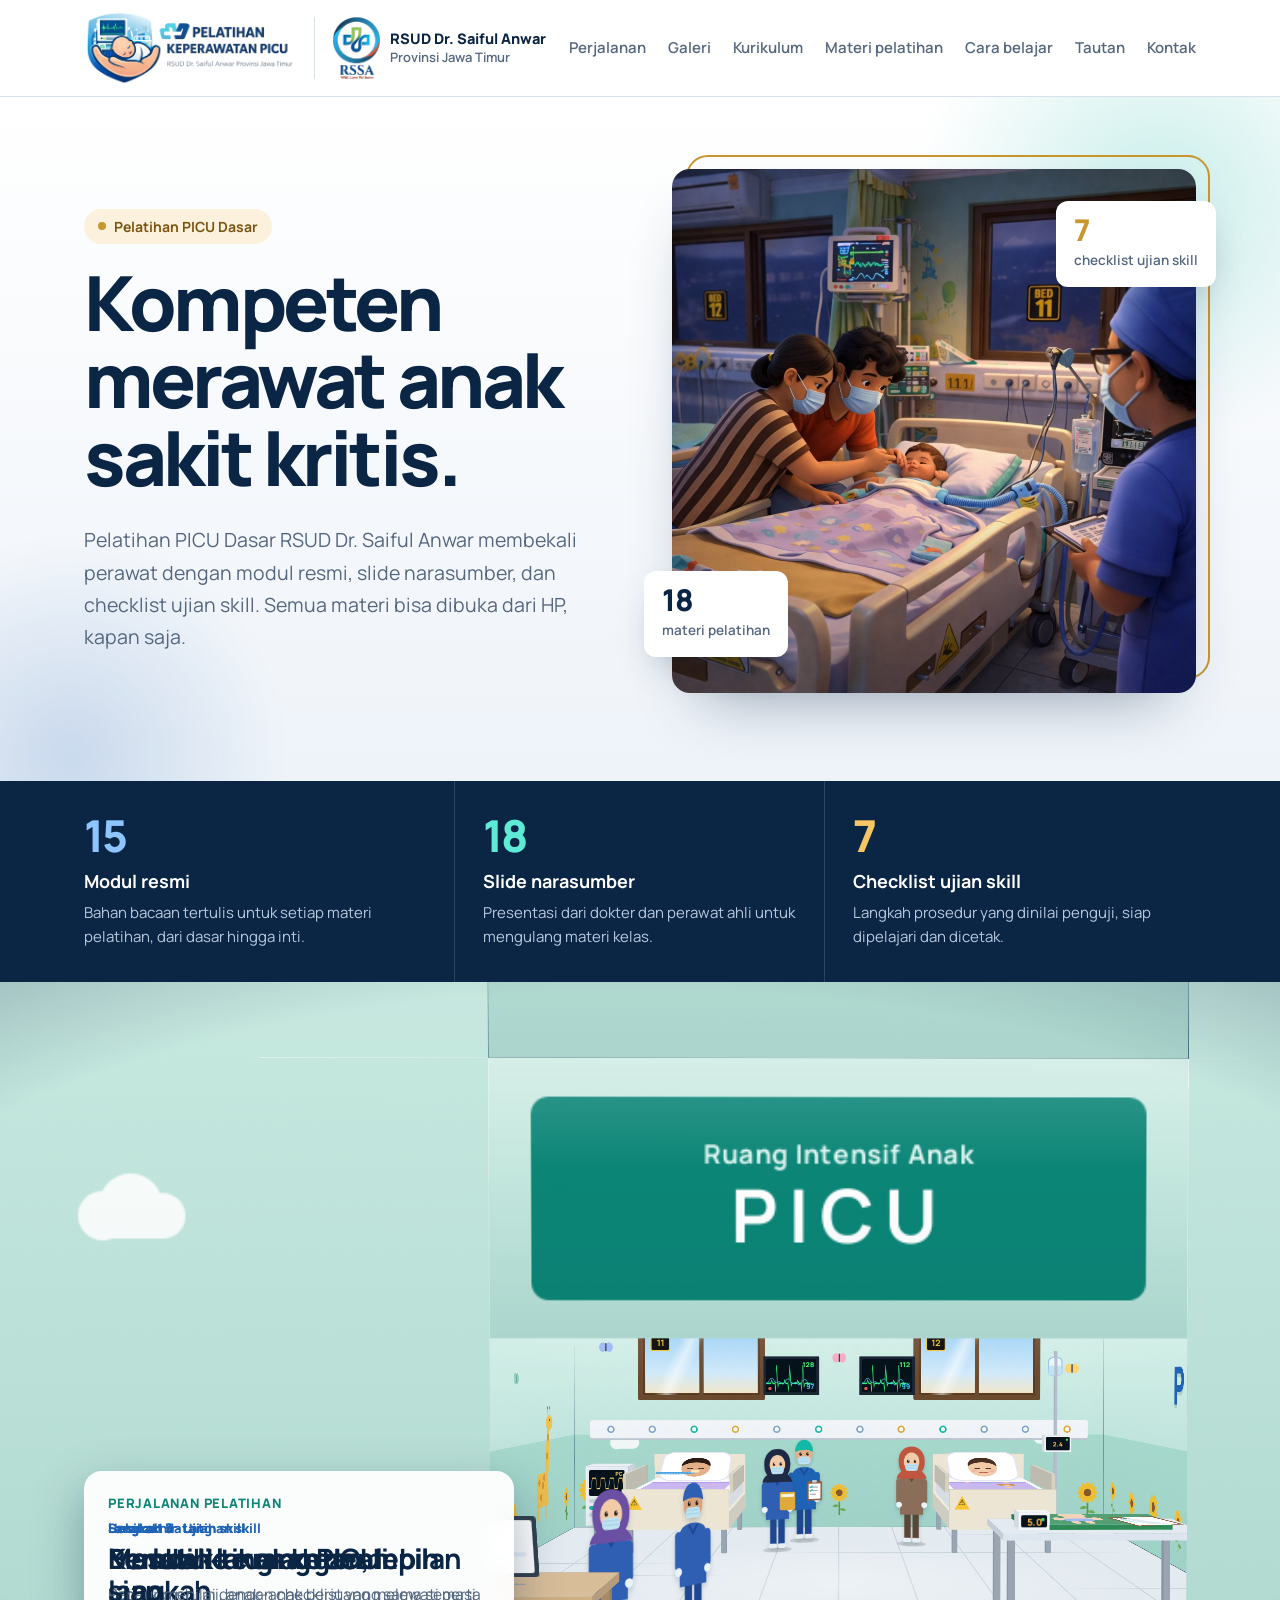
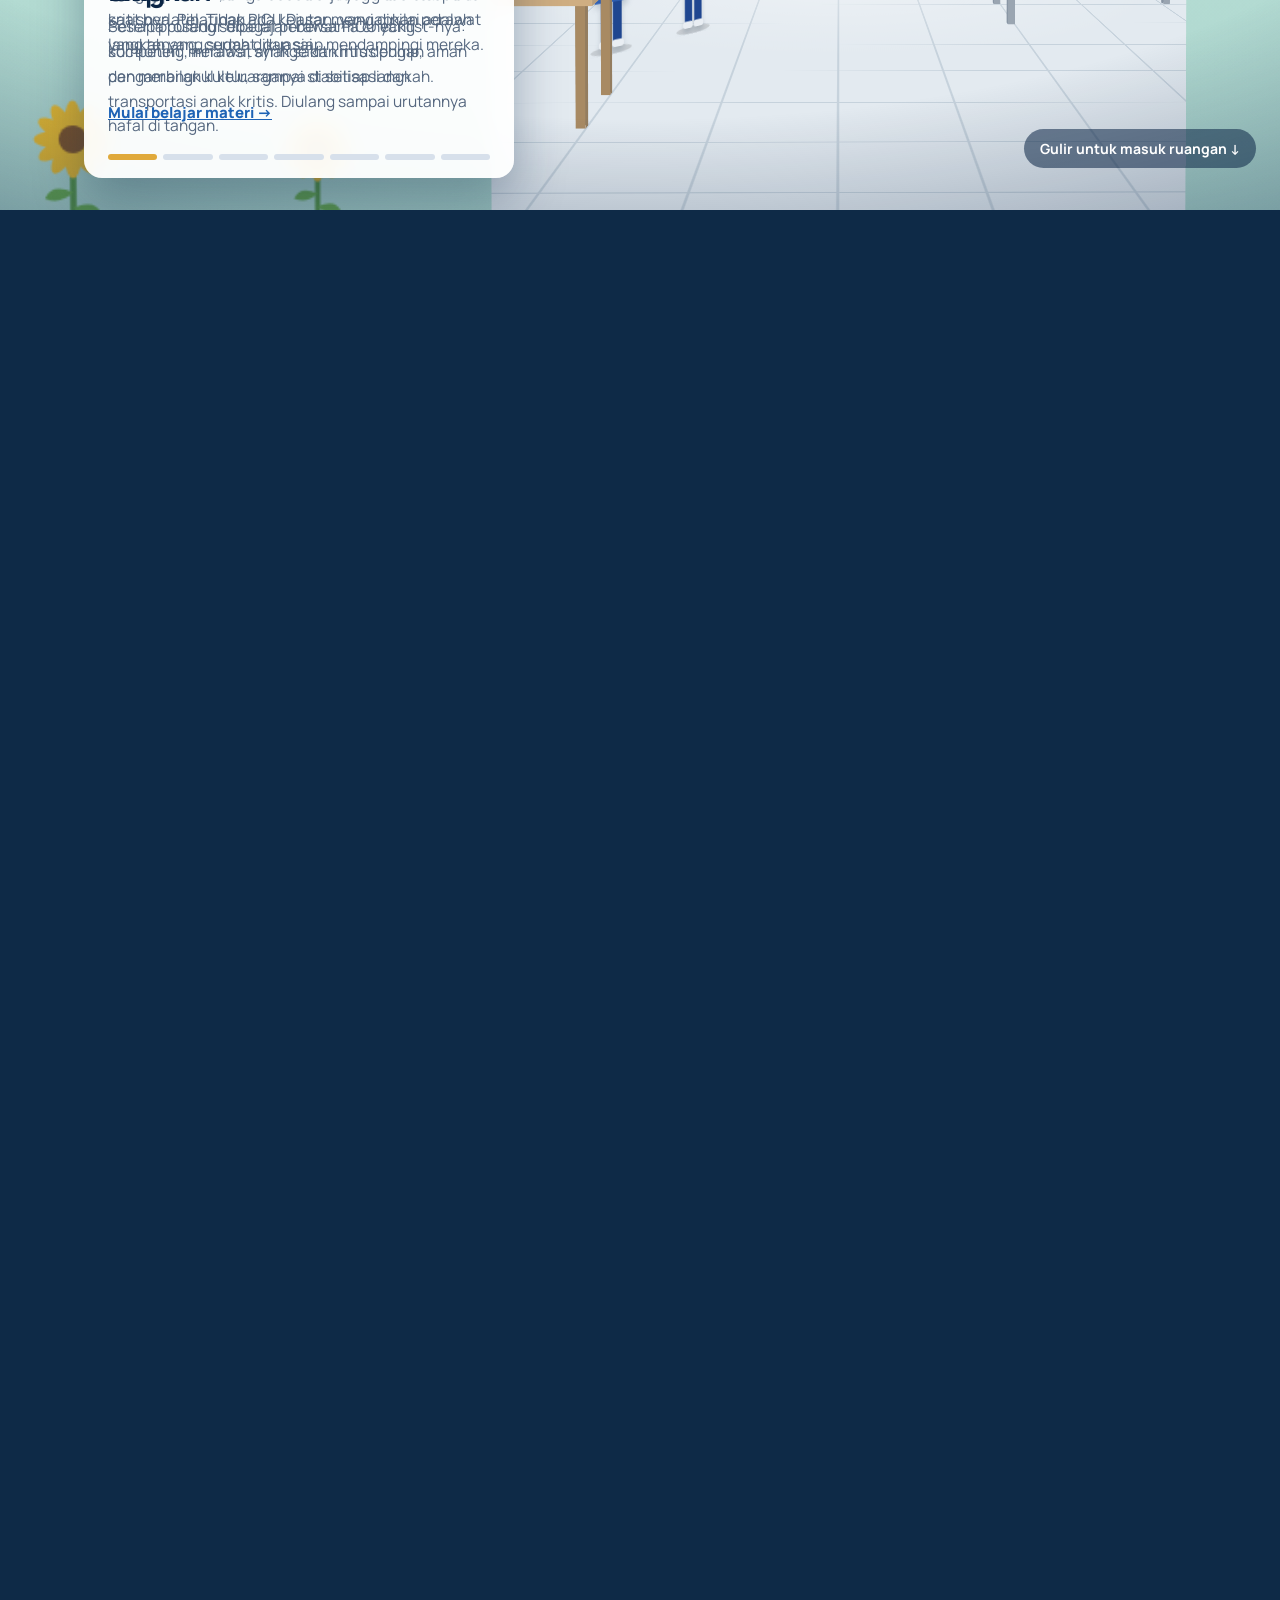
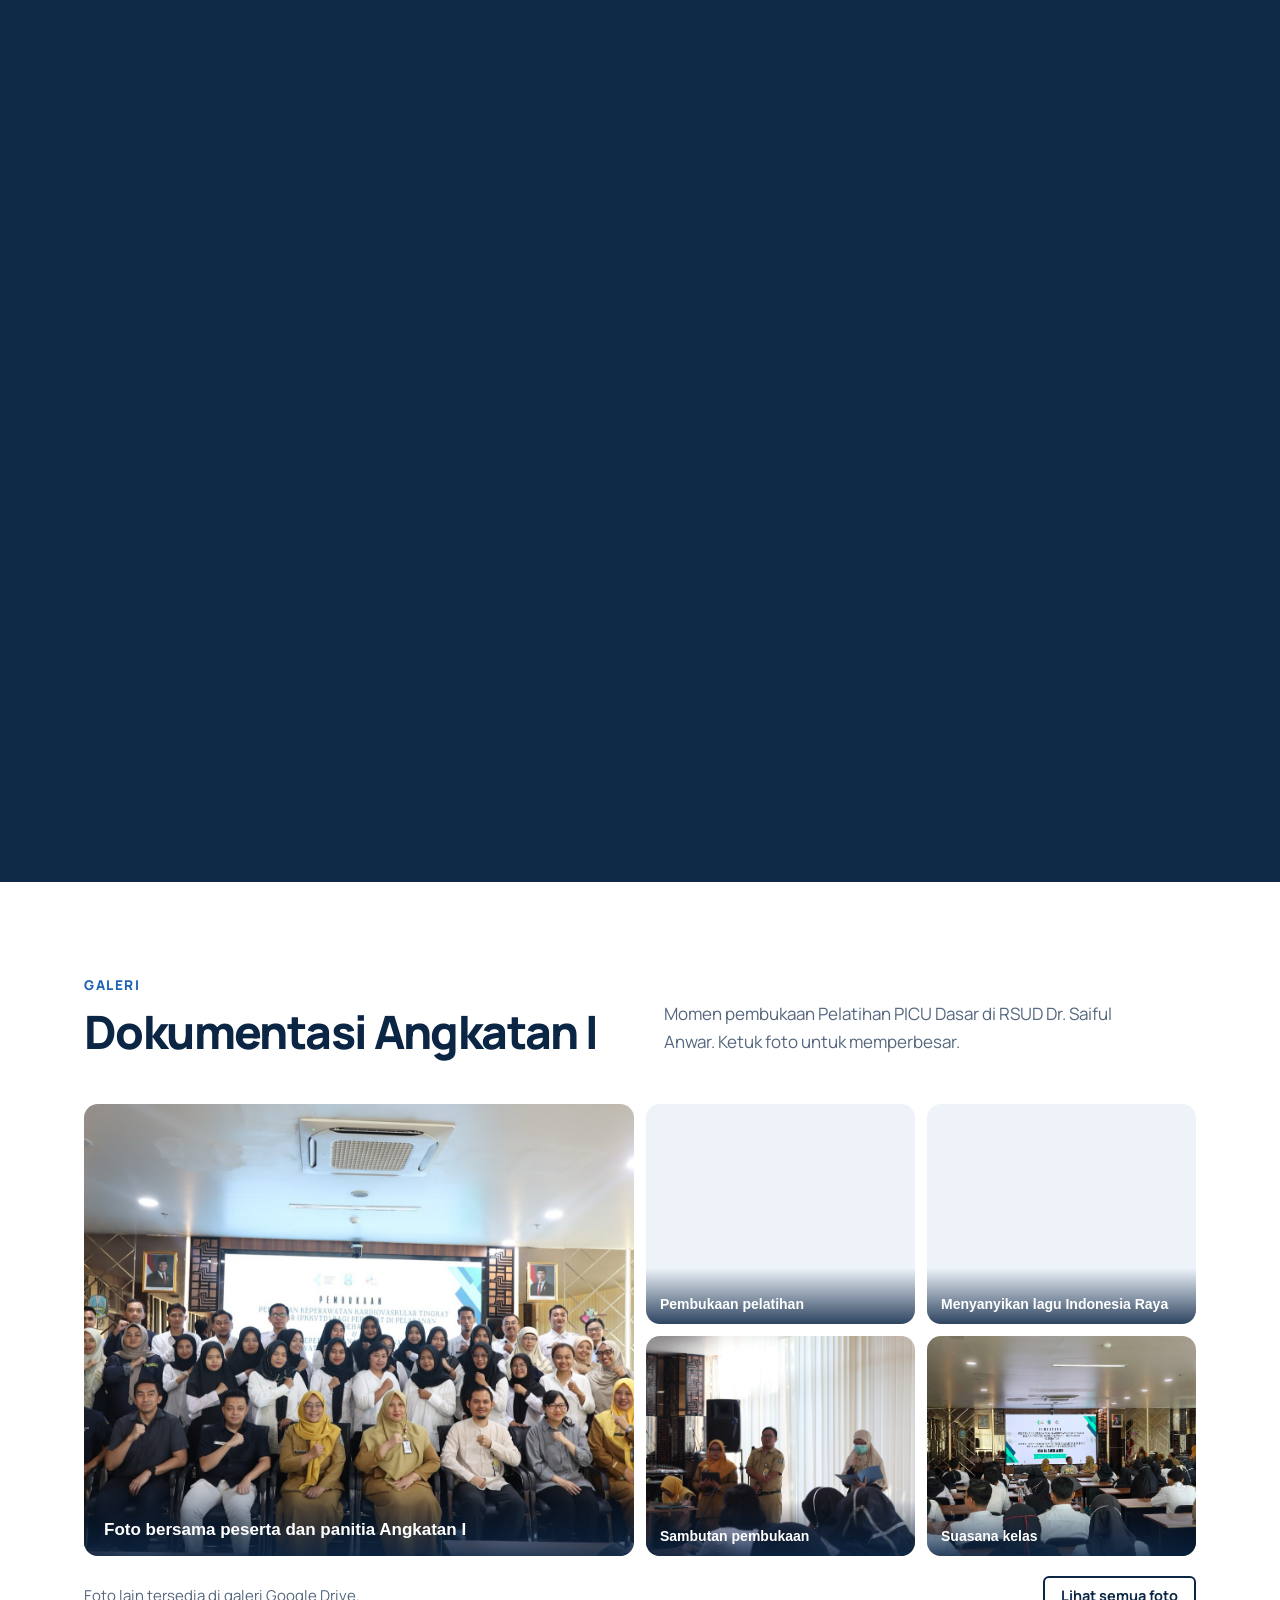
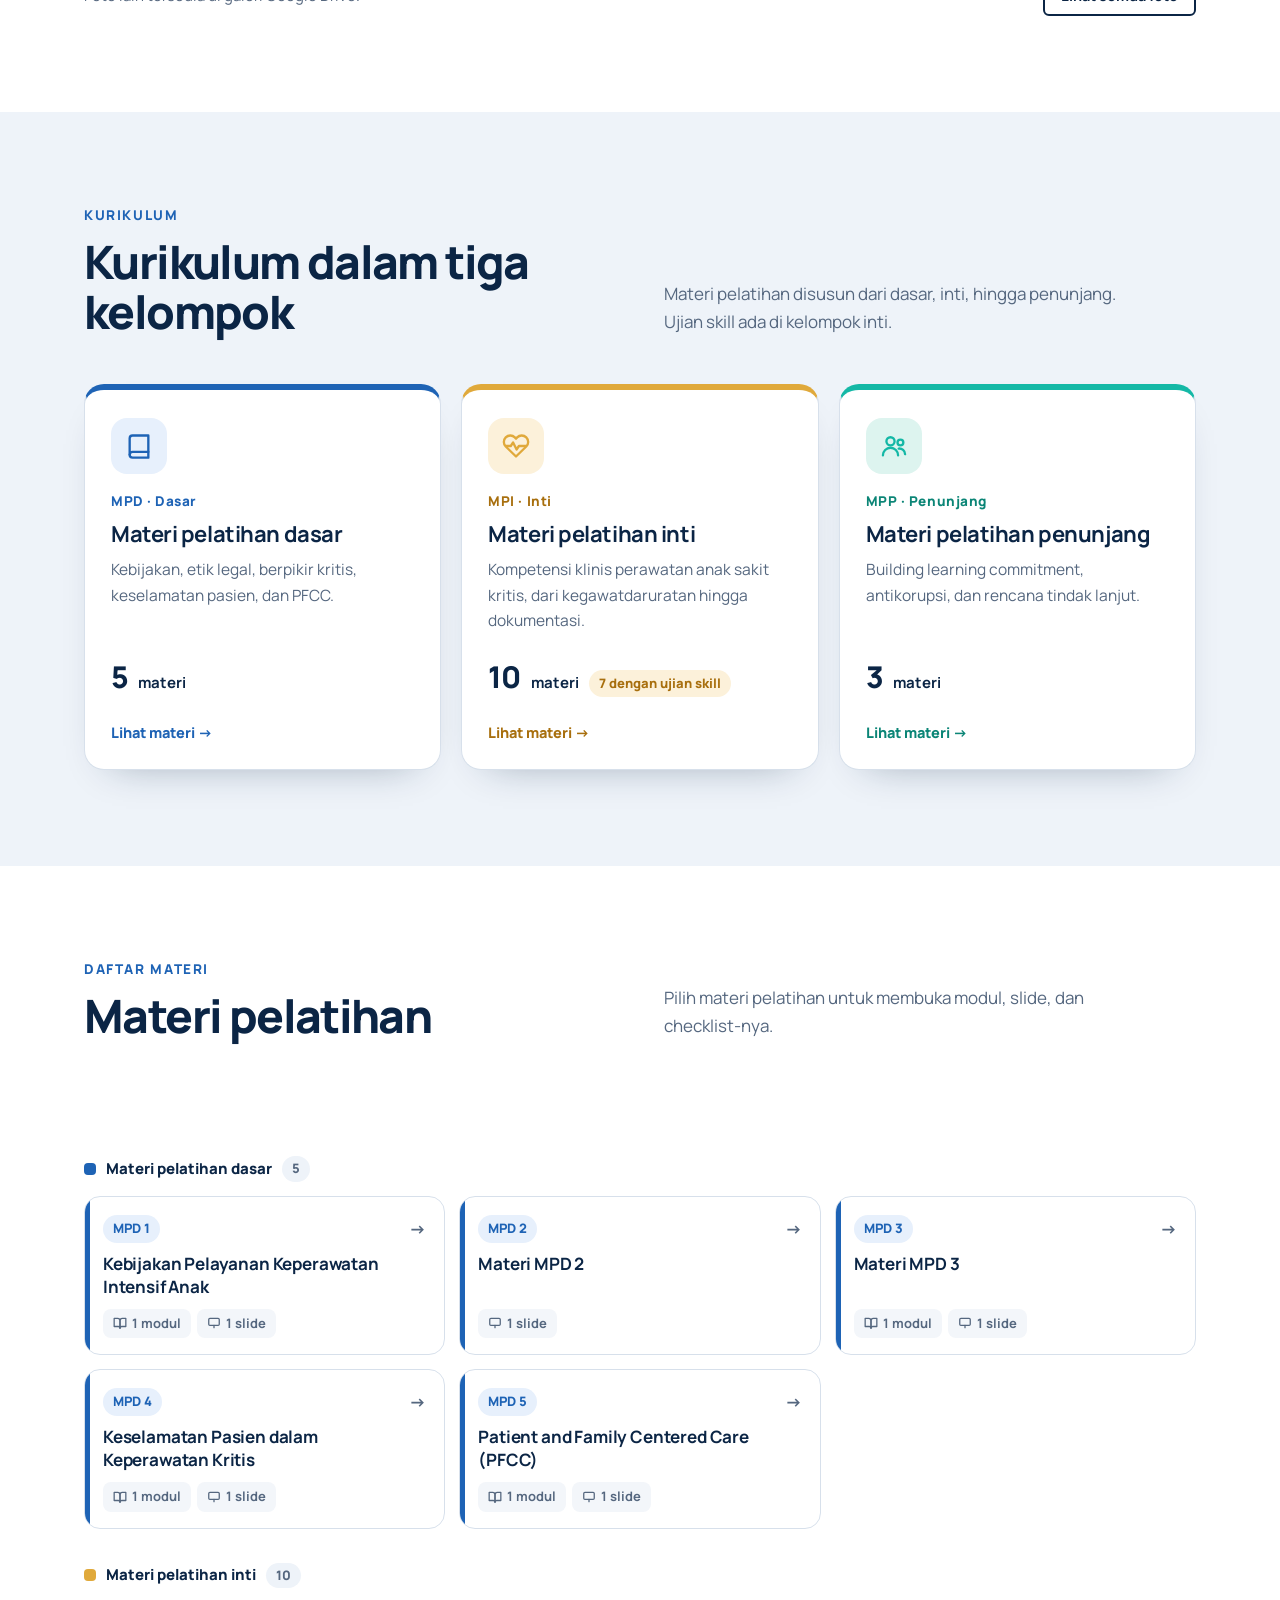
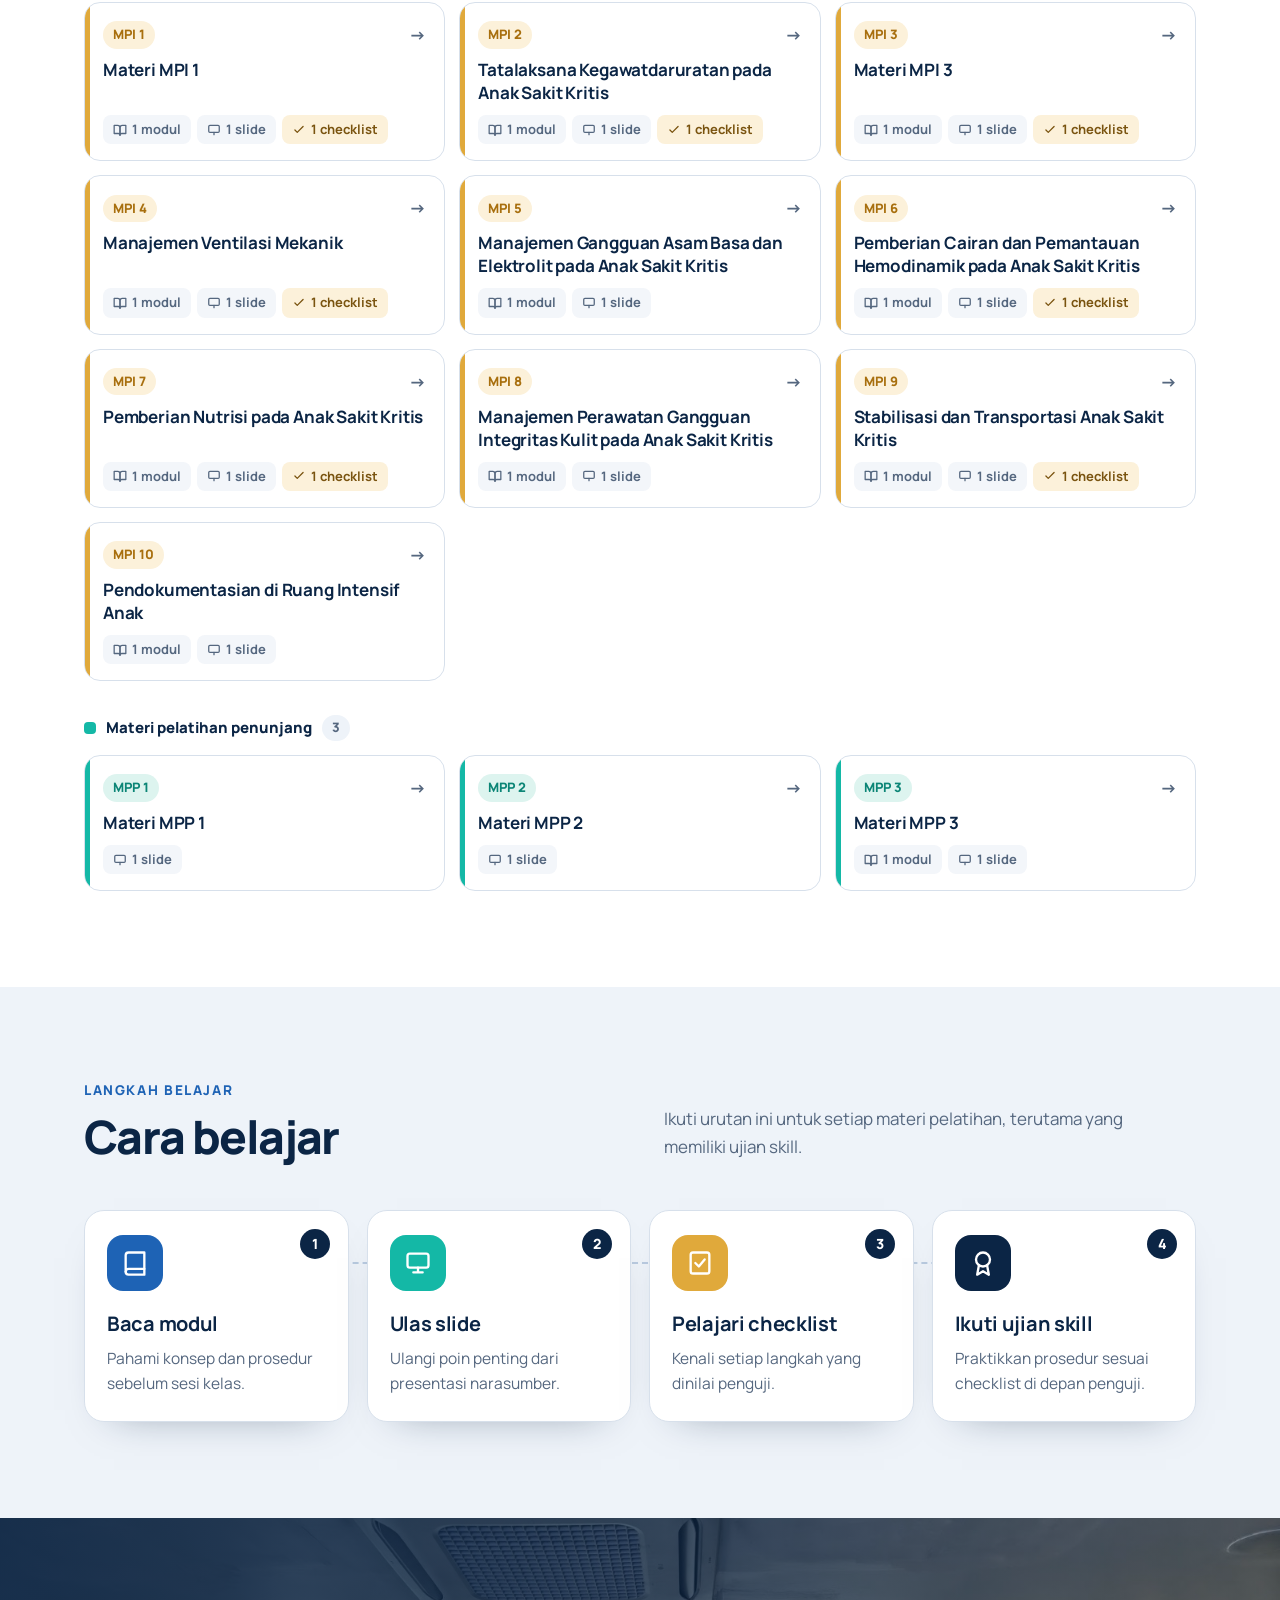
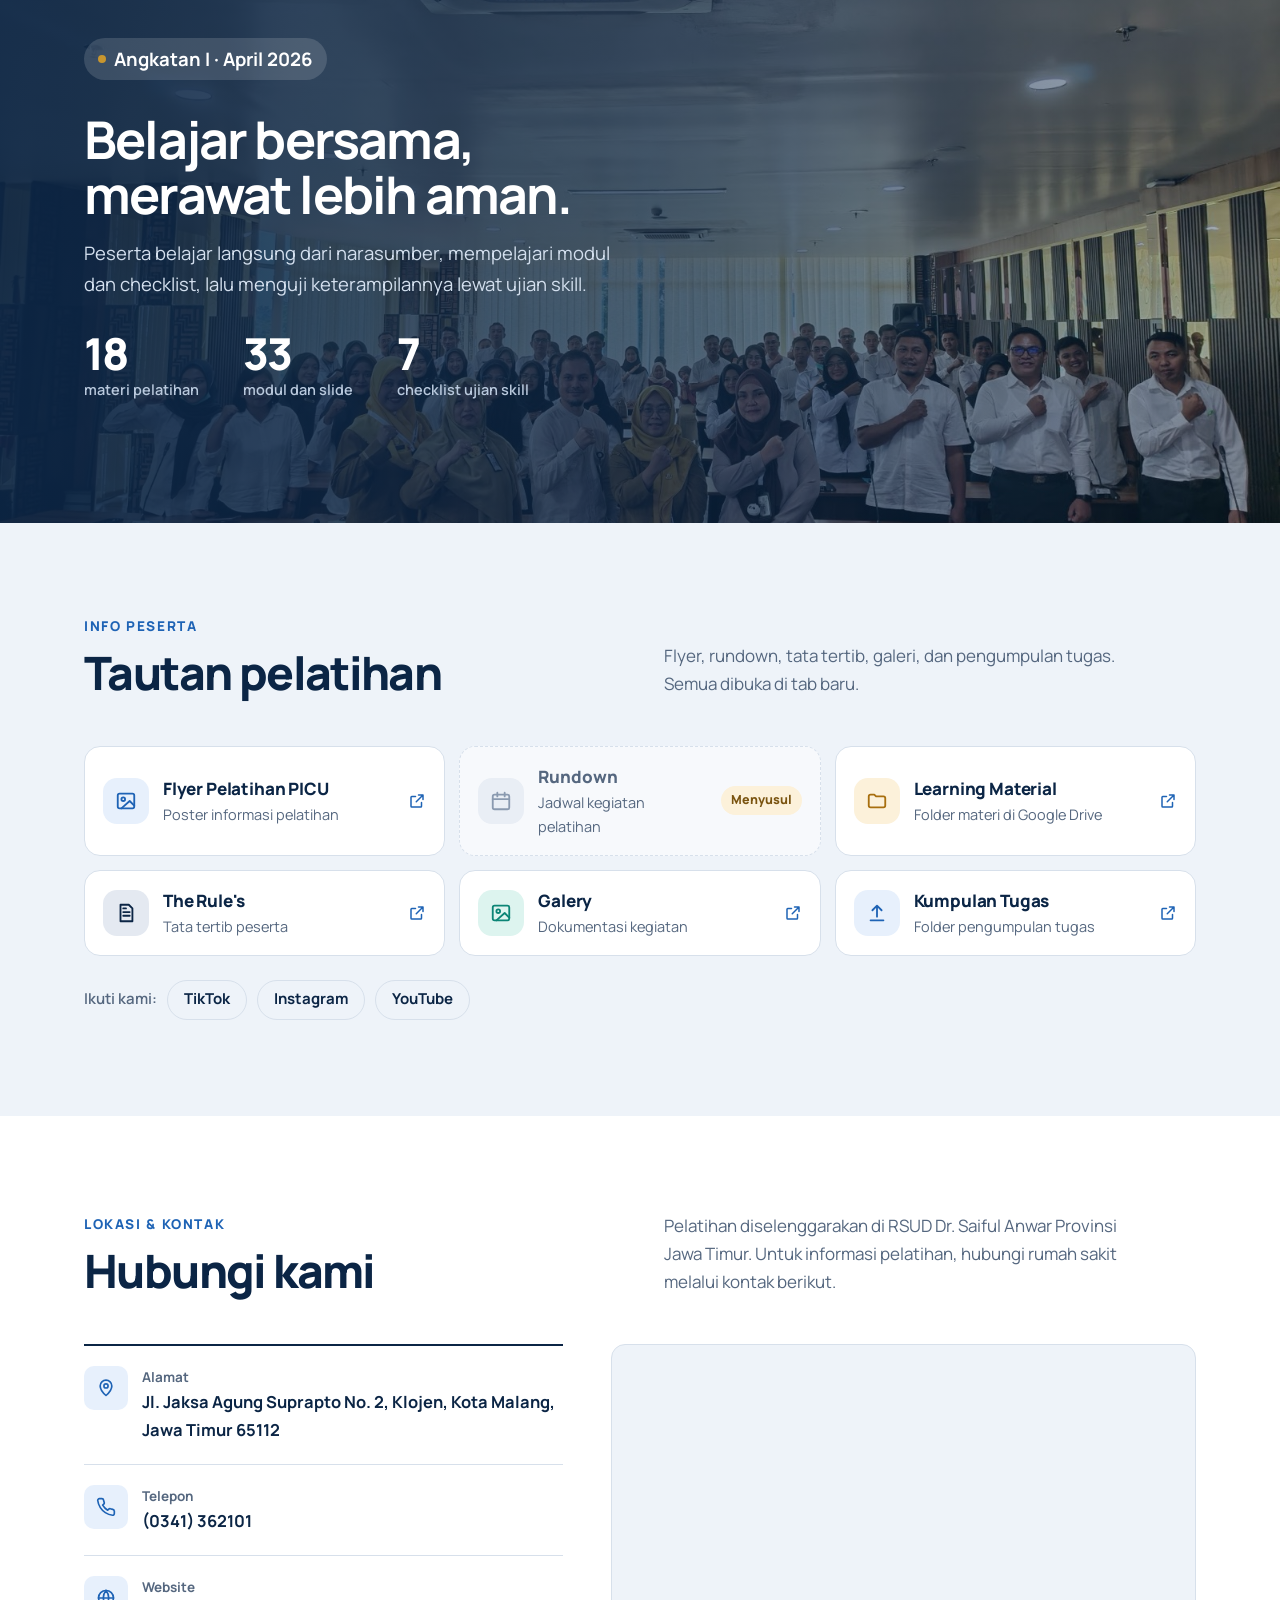
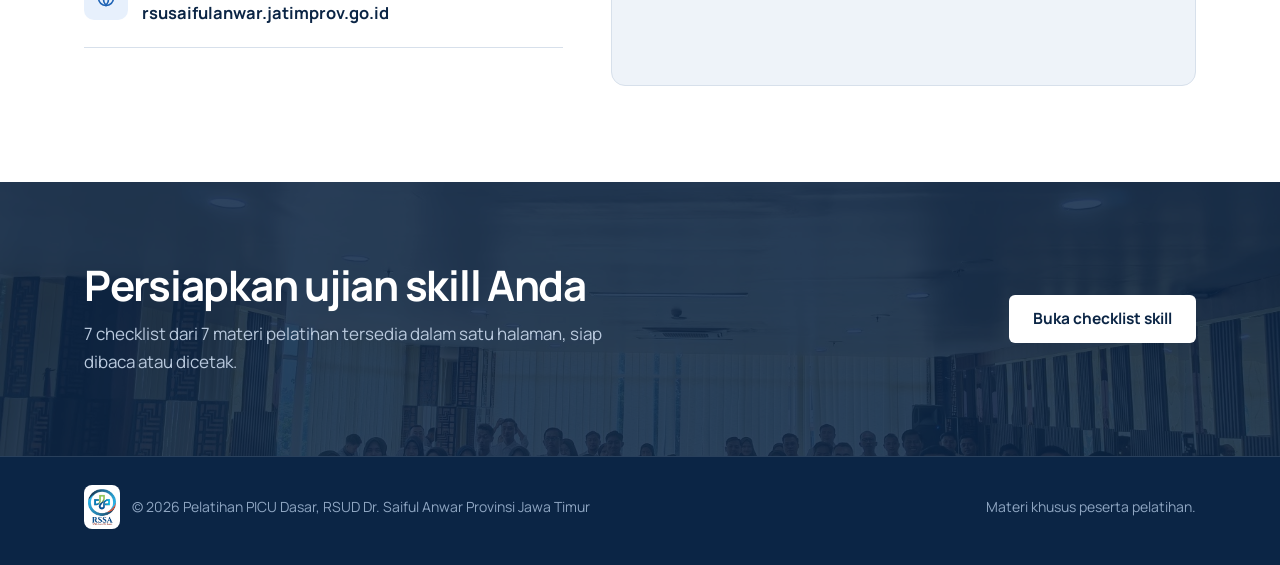
==== commit 9e3d85e9: "Deploy aman ke Cloudflare lewat deploy.sh (dist/ dari commit), alamat og diperbarui Co-Authored-By: " ====
--- a/index.html
+++ b/index.html
@@ -5,6 +5,19 @@
 <meta name="viewport" content="width=device-width, initial-scale=1">
 <title>Pelatihan PICU Dasar RSSA</title>
 <meta name="description" content="Materi online Pelatihan PICU Dasar RSUD Dr. Saiful Anwar: modul, slide, dan checklist ujian skill untuk peserta.">
+<!-- Ganti domain di og:image/og:url bila web memakai alamat lain -->
+<meta name="theme-color" content="#0B2545">
+<link rel="icon" type="image/png" href="img/favicon.png">
+<link rel="apple-touch-icon" href="img/apple-touch-icon.png">
+<meta property="og:type" content="website">
+<meta property="og:site_name" content="Pelatihan PICU Dasar RSSA">
+<meta property="og:title" content="Materi Pelatihan PICU Dasar RSSA">
+<meta property="og:description" content="Modul, slide narasumber, dan checklist ujian skill Pelatihan PICU Dasar RSUD Dr. Saiful Anwar. Bisa dibuka dari HP.">
+<meta property="og:url" content="https://materi-picu-rssa.pelatihan-picu.workers.dev/">
+<meta property="og:image" content="https://materi-picu-rssa.pelatihan-picu.workers.dev/img/og-image.jpg">
+<meta property="og:image:width" content="1200">
+<meta property="og:image:height" content="630">
+<meta name="twitter:card" content="summary_large_image">
 <link rel="preconnect" href="https://fonts.googleapis.com">
 <link rel="preconnect" href="https://fonts.gstatic.com" crossorigin>
 <link href="https://fonts.googleapis.com/css2?family=Manrope:wght@400;500;600;700;800&display=swap" rel="stylesheet">
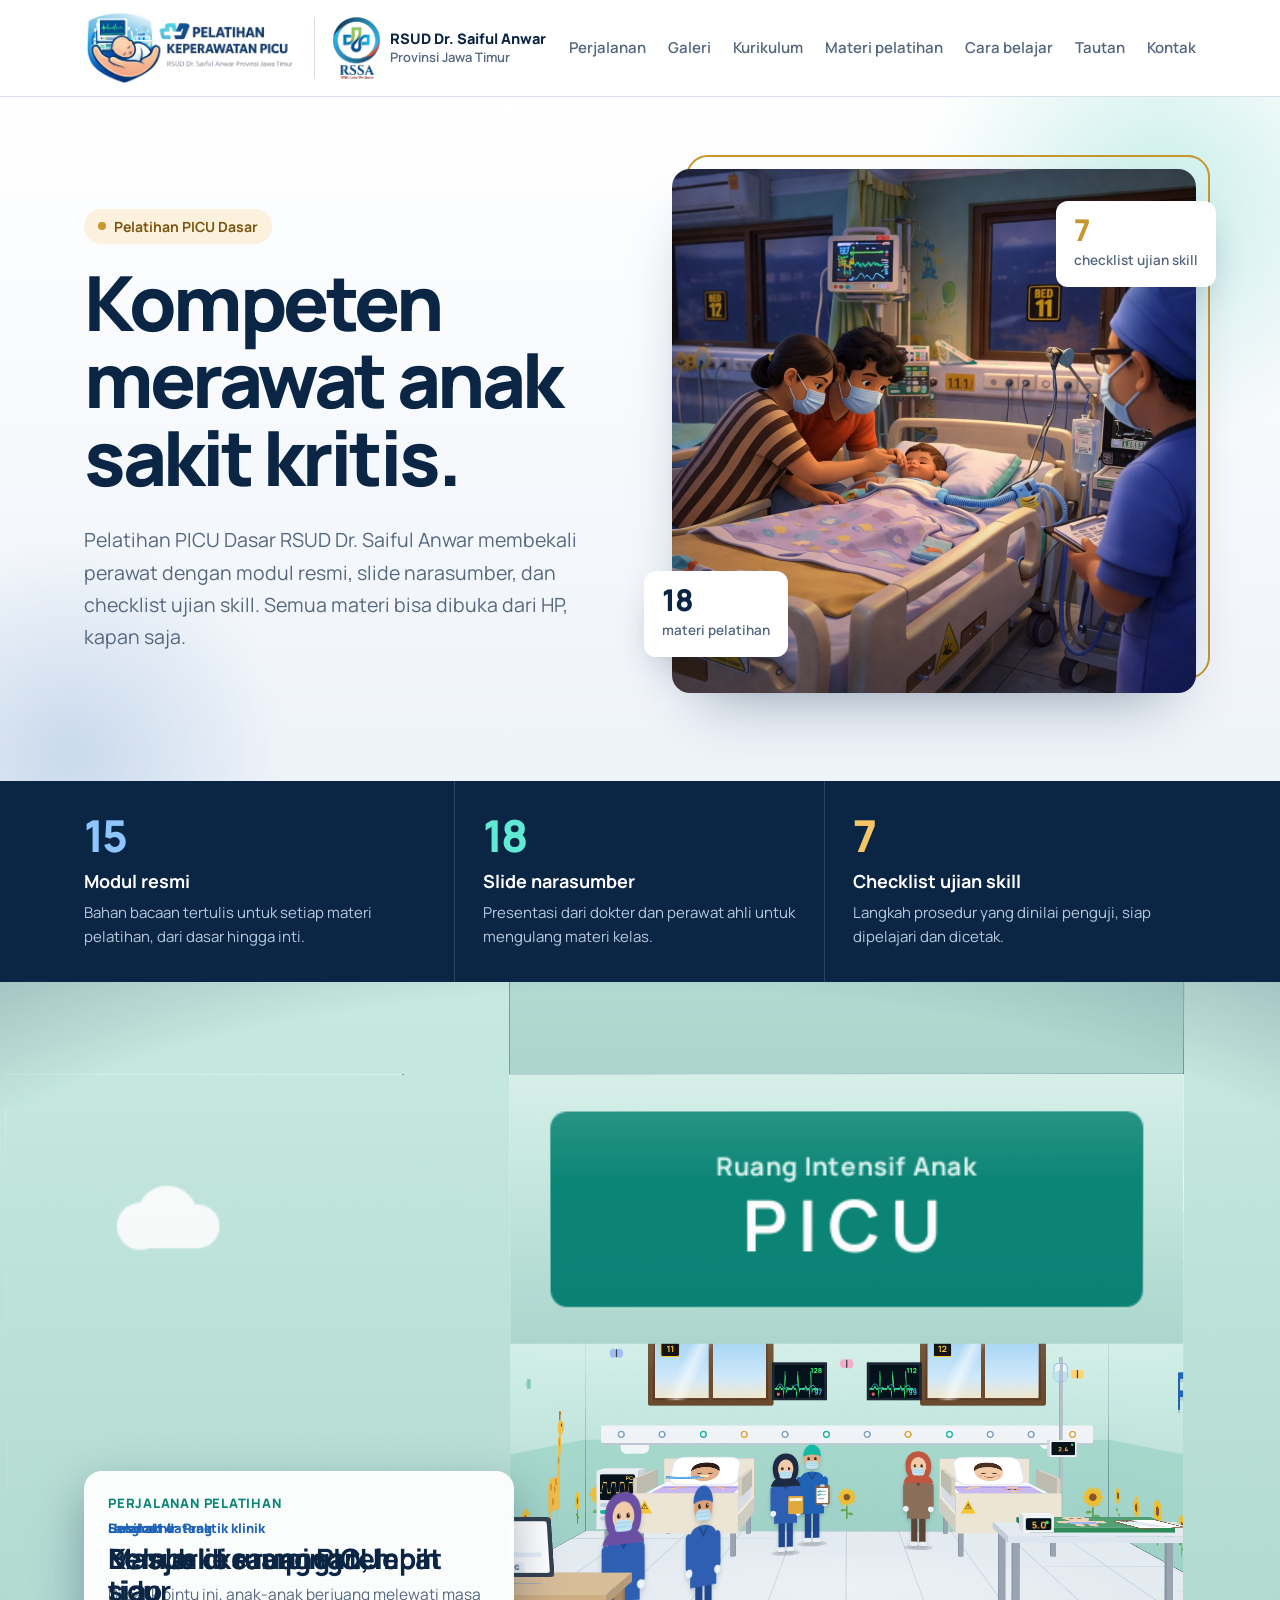
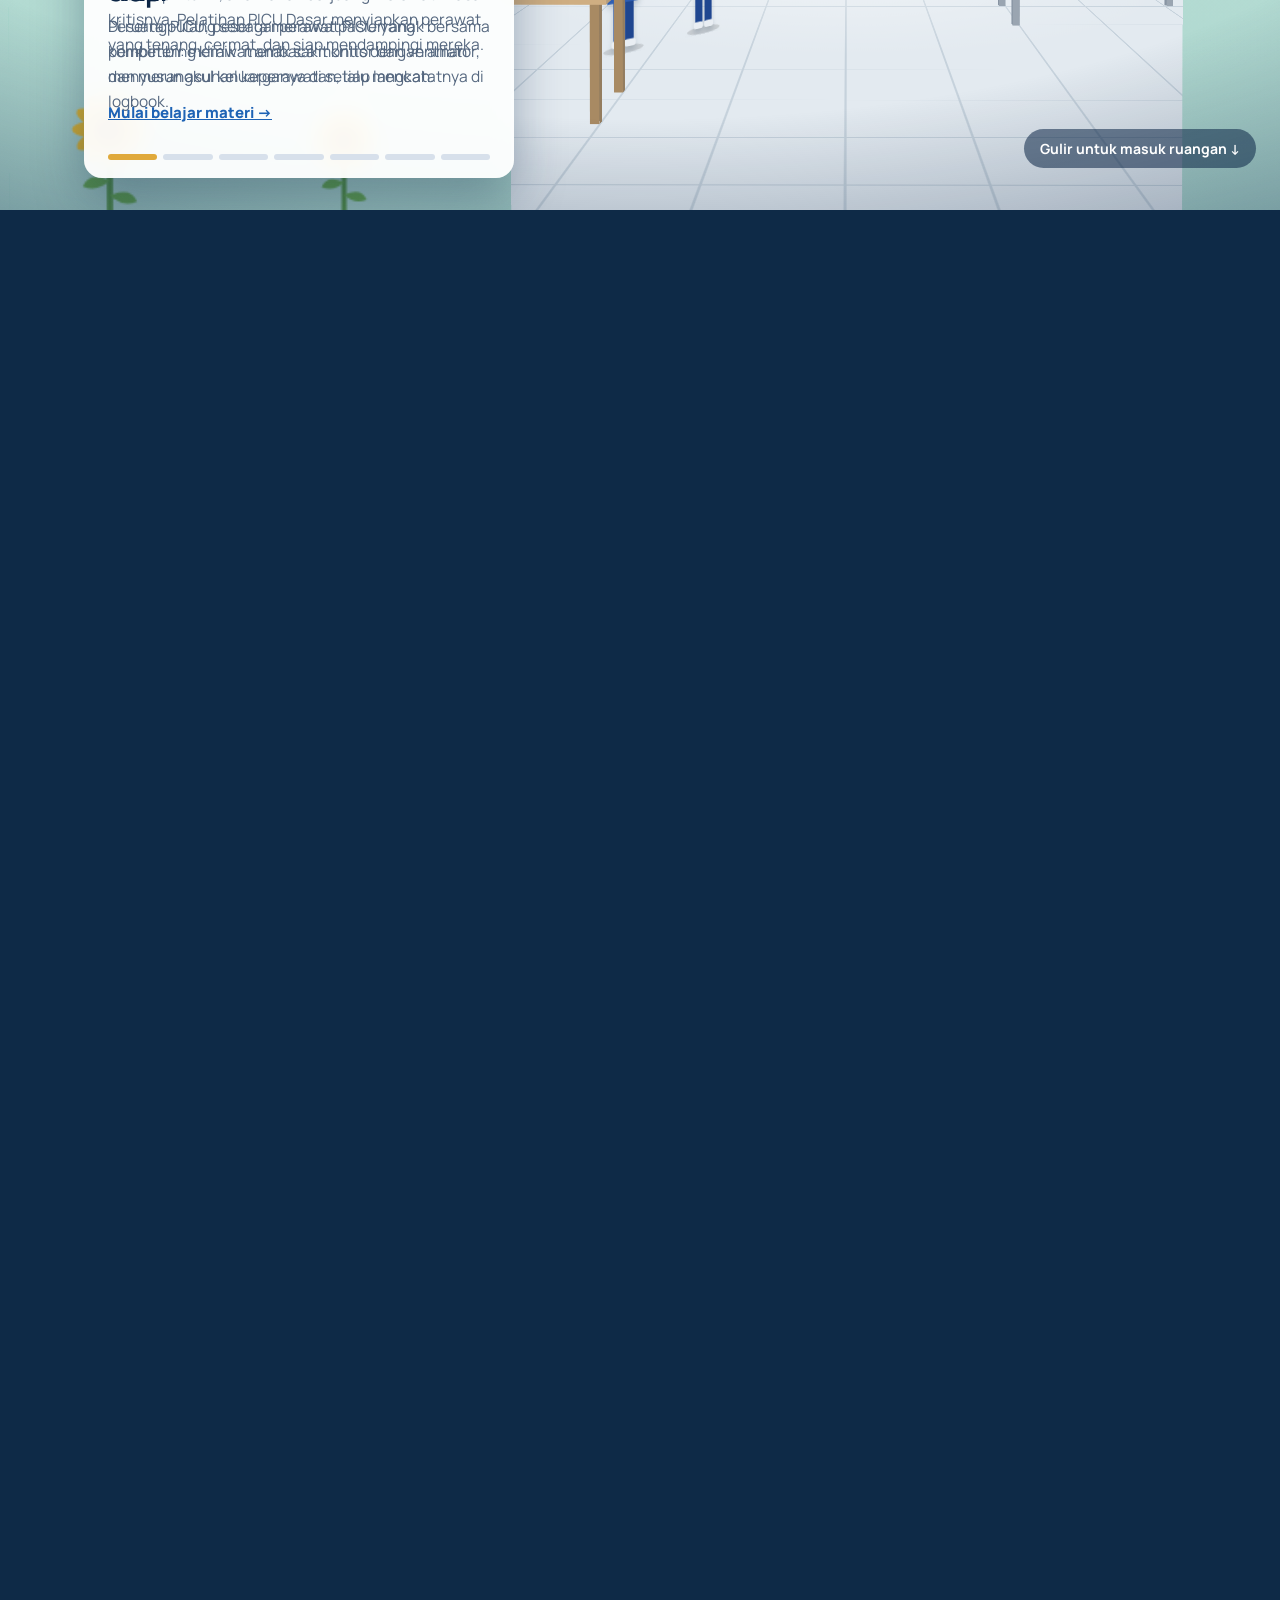
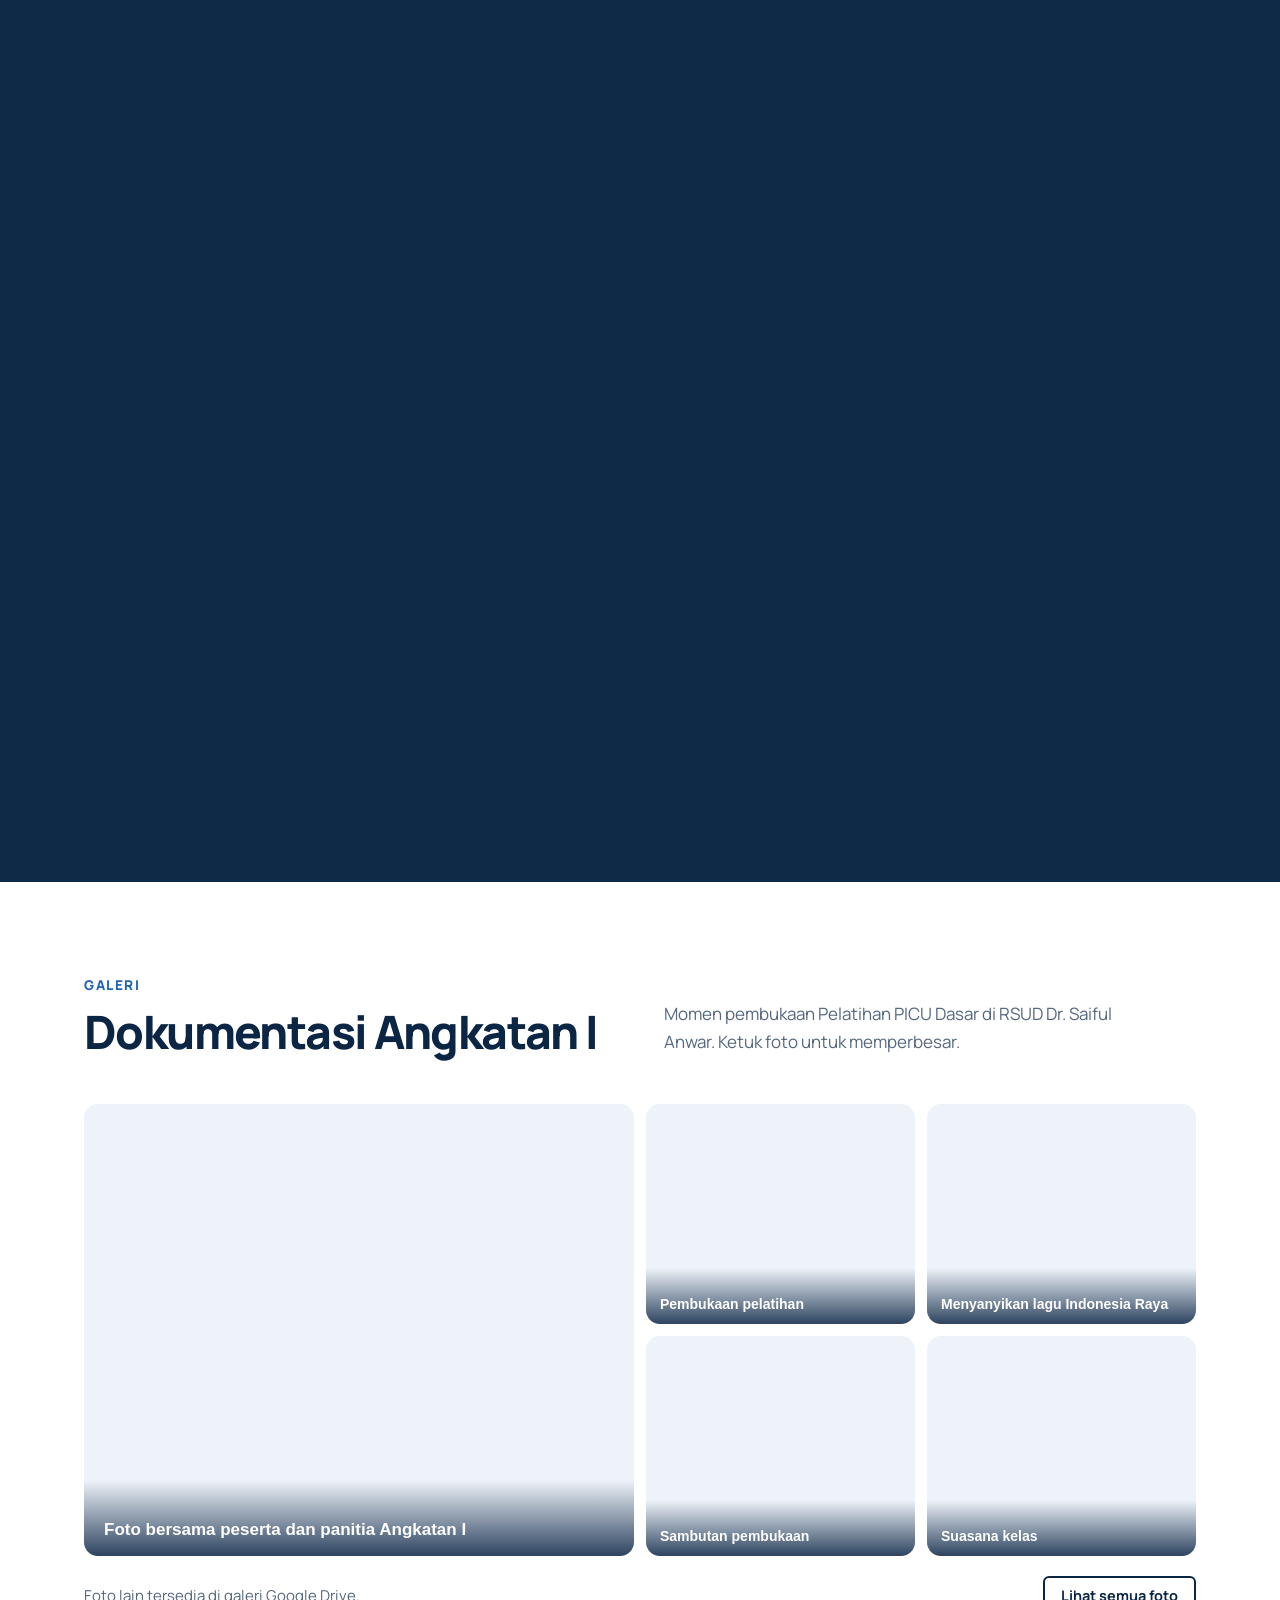
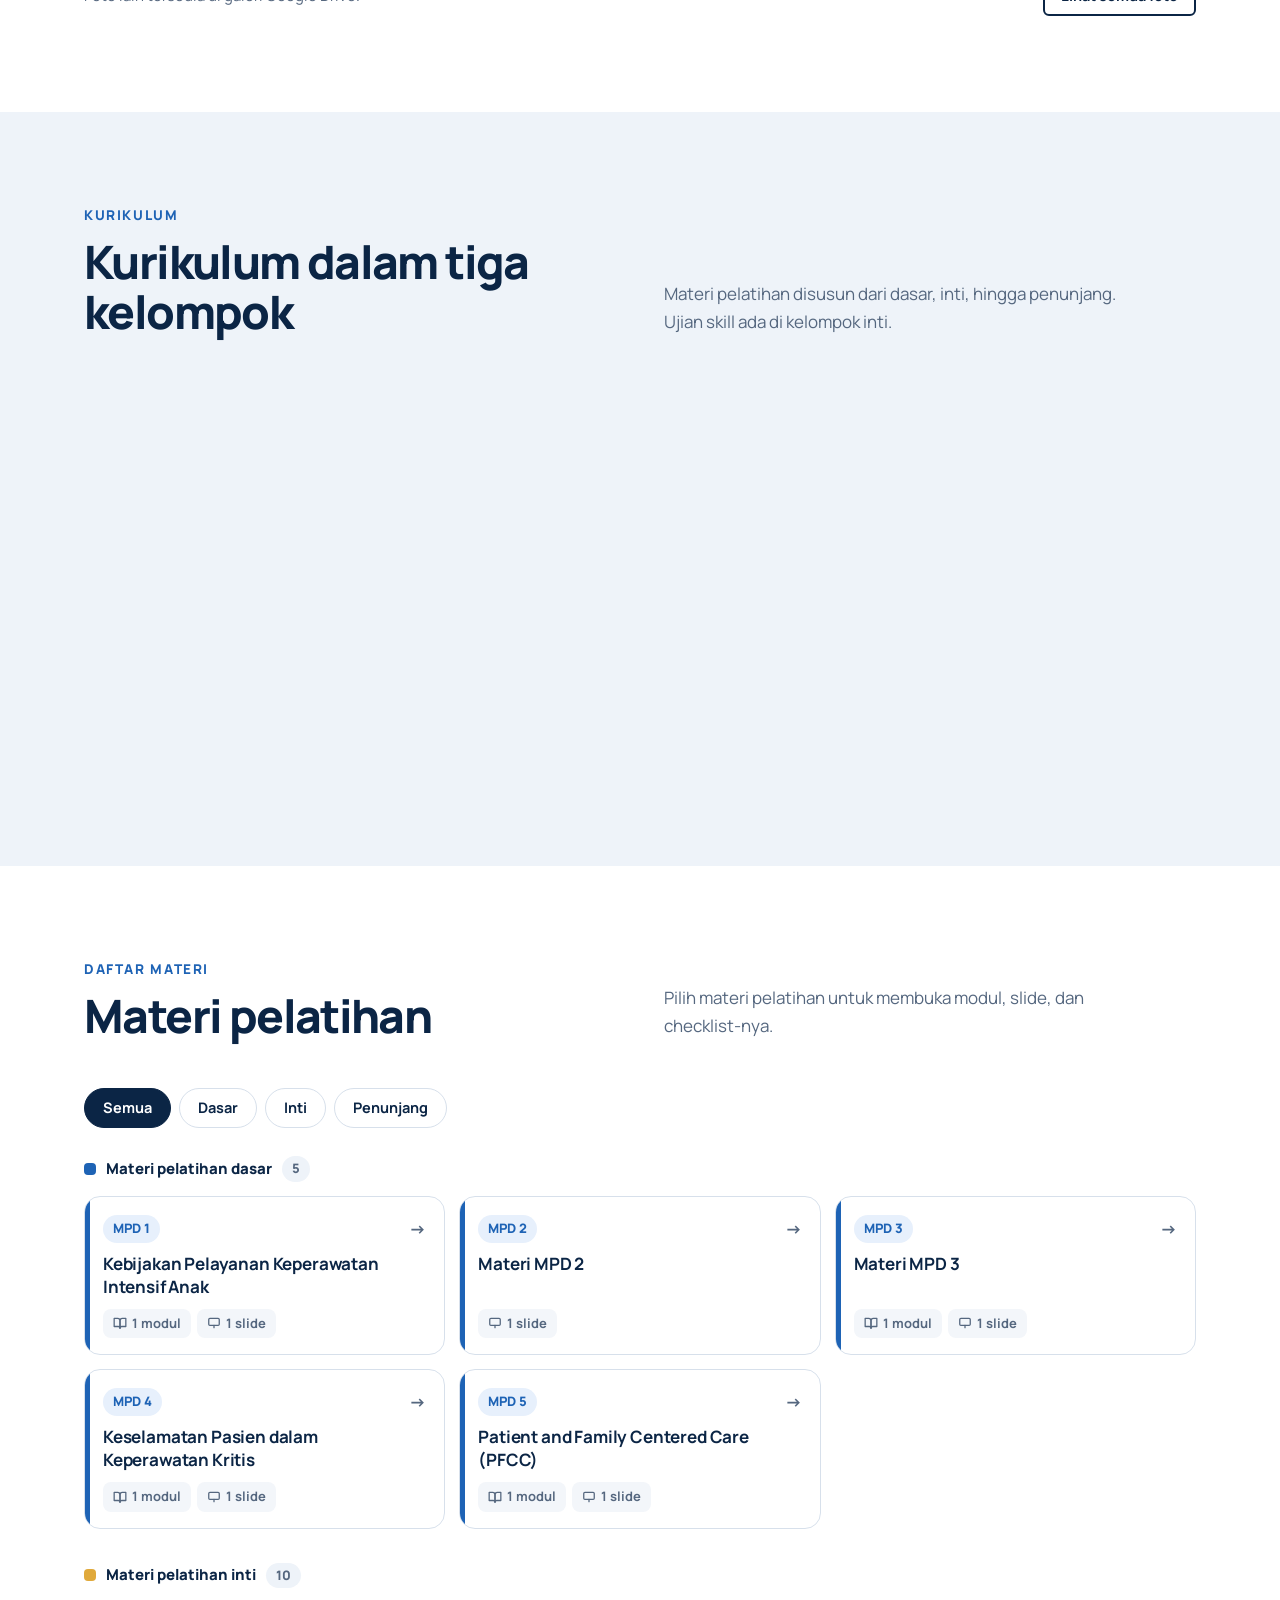
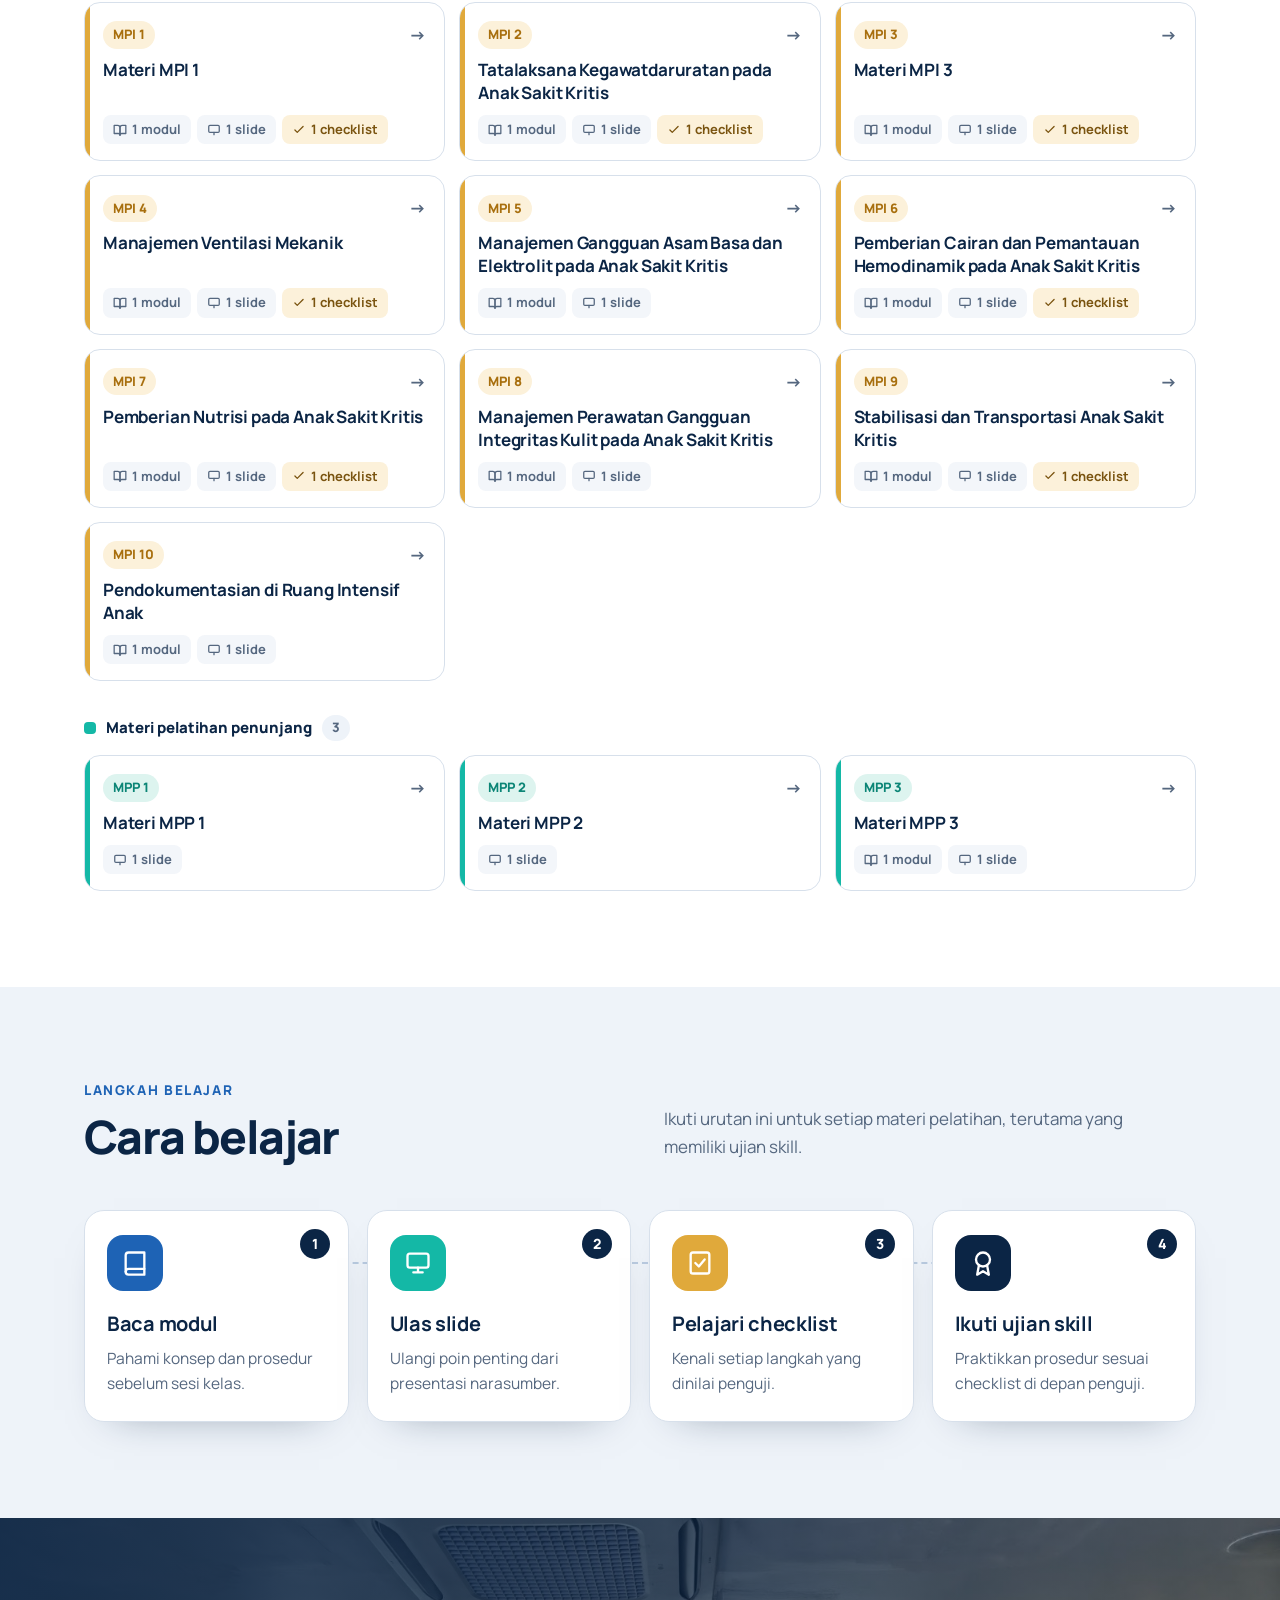
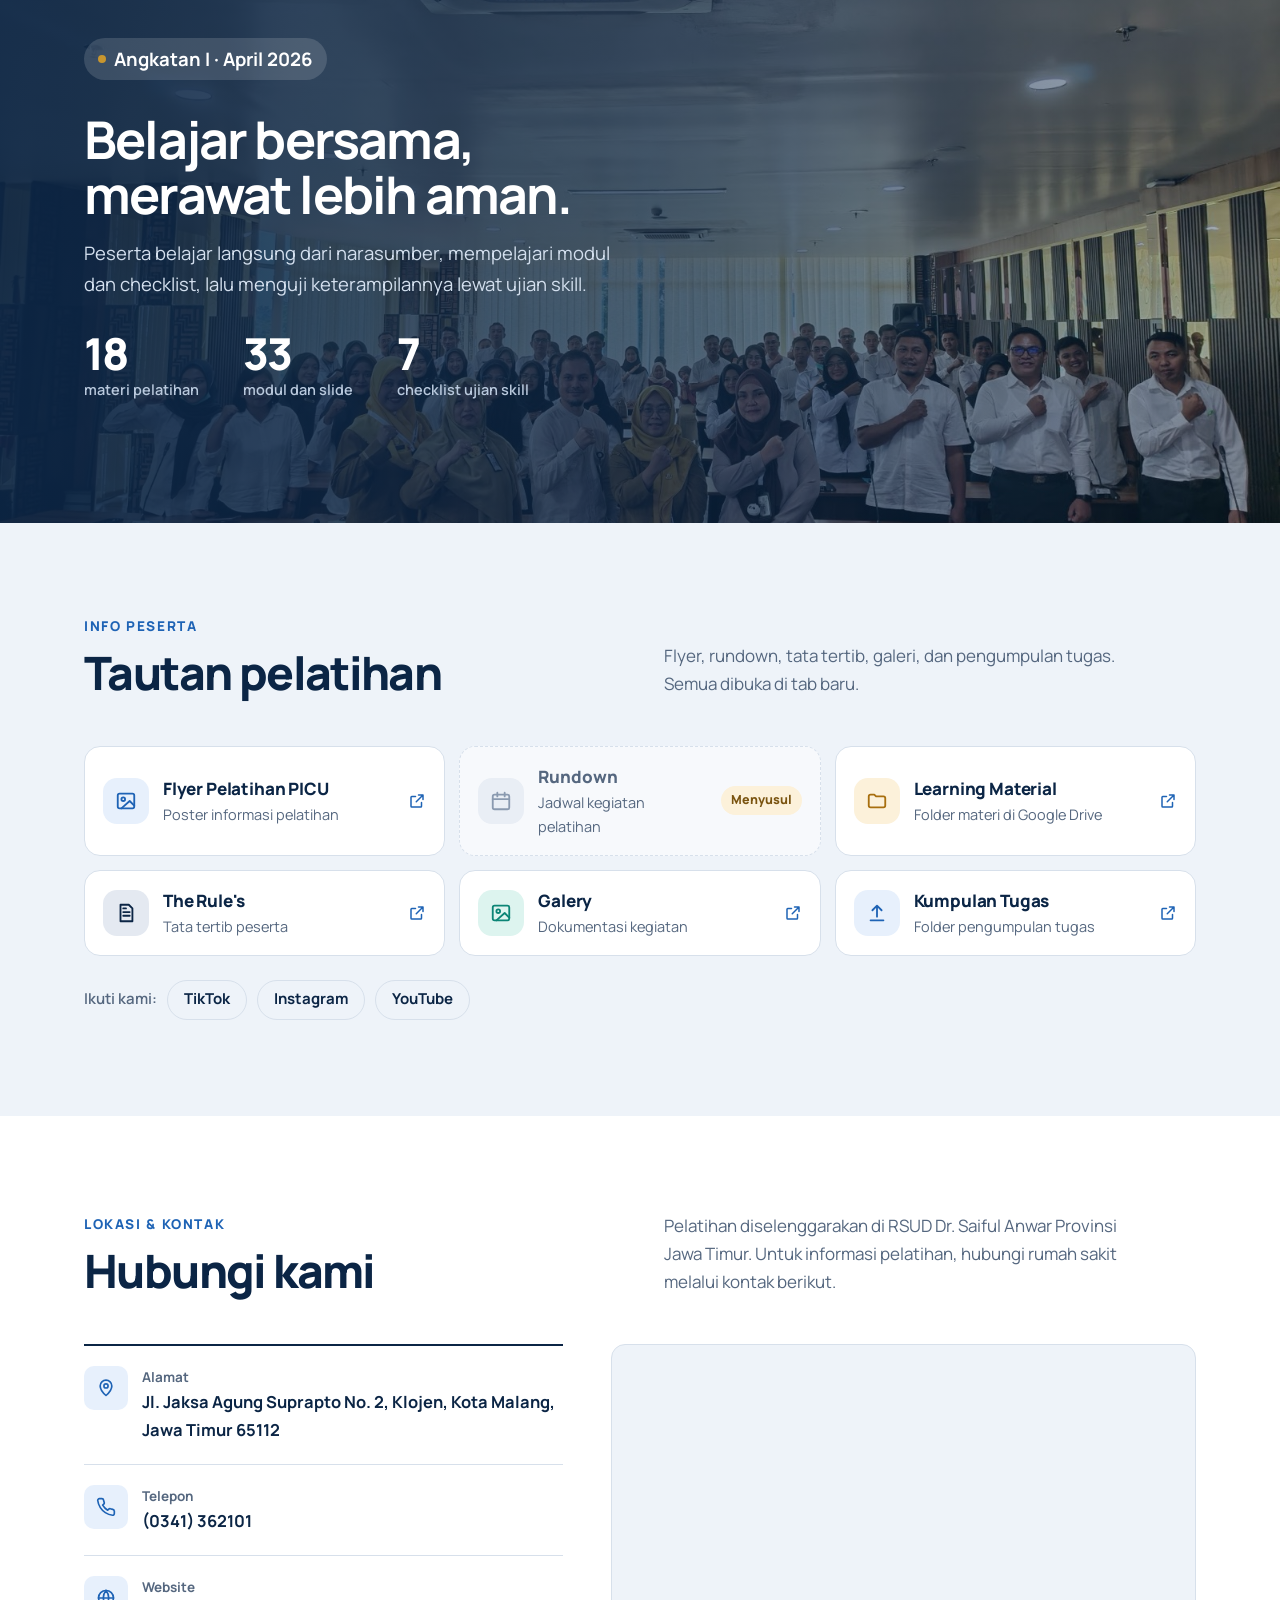
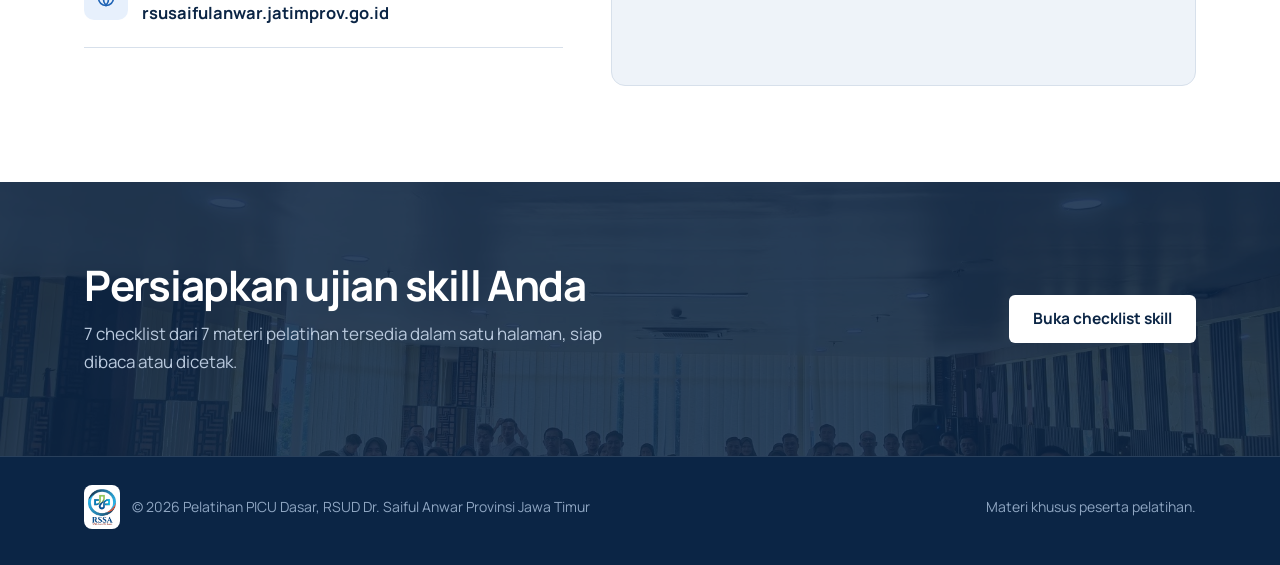
==== commit eb8b80a2: "Ganti alamat web menjadi pelatihan.picu-rssa.workers.dev Co-Authored-By: Claude Opus 5.5 <noreply@an" ====
--- a/index.html
+++ b/index.html
@@ -13,8 +13,8 @@
 <meta property="og:site_name" content="Pelatihan PICU Dasar RSSA">
 <meta property="og:title" content="Materi Pelatihan PICU Dasar RSSA">
 <meta property="og:description" content="Modul, slide narasumber, dan checklist ujian skill Pelatihan PICU Dasar RSUD Dr. Saiful Anwar. Bisa dibuka dari HP.">
-<meta property="og:url" content="https://materi-picu-rssa.pelatihan-picu.workers.dev/">
-<meta property="og:image" content="https://materi-picu-rssa.pelatihan-picu.workers.dev/img/og-image.jpg">
+<meta property="og:url" content="https://pelatihan.picu-rssa.workers.dev/">
+<meta property="og:image" content="https://pelatihan.picu-rssa.workers.dev/img/og-image.jpg">
 <meta property="og:image:width" content="1200">
 <meta property="og:image:height" content="630">
 <meta name="twitter:card" content="summary_large_image">
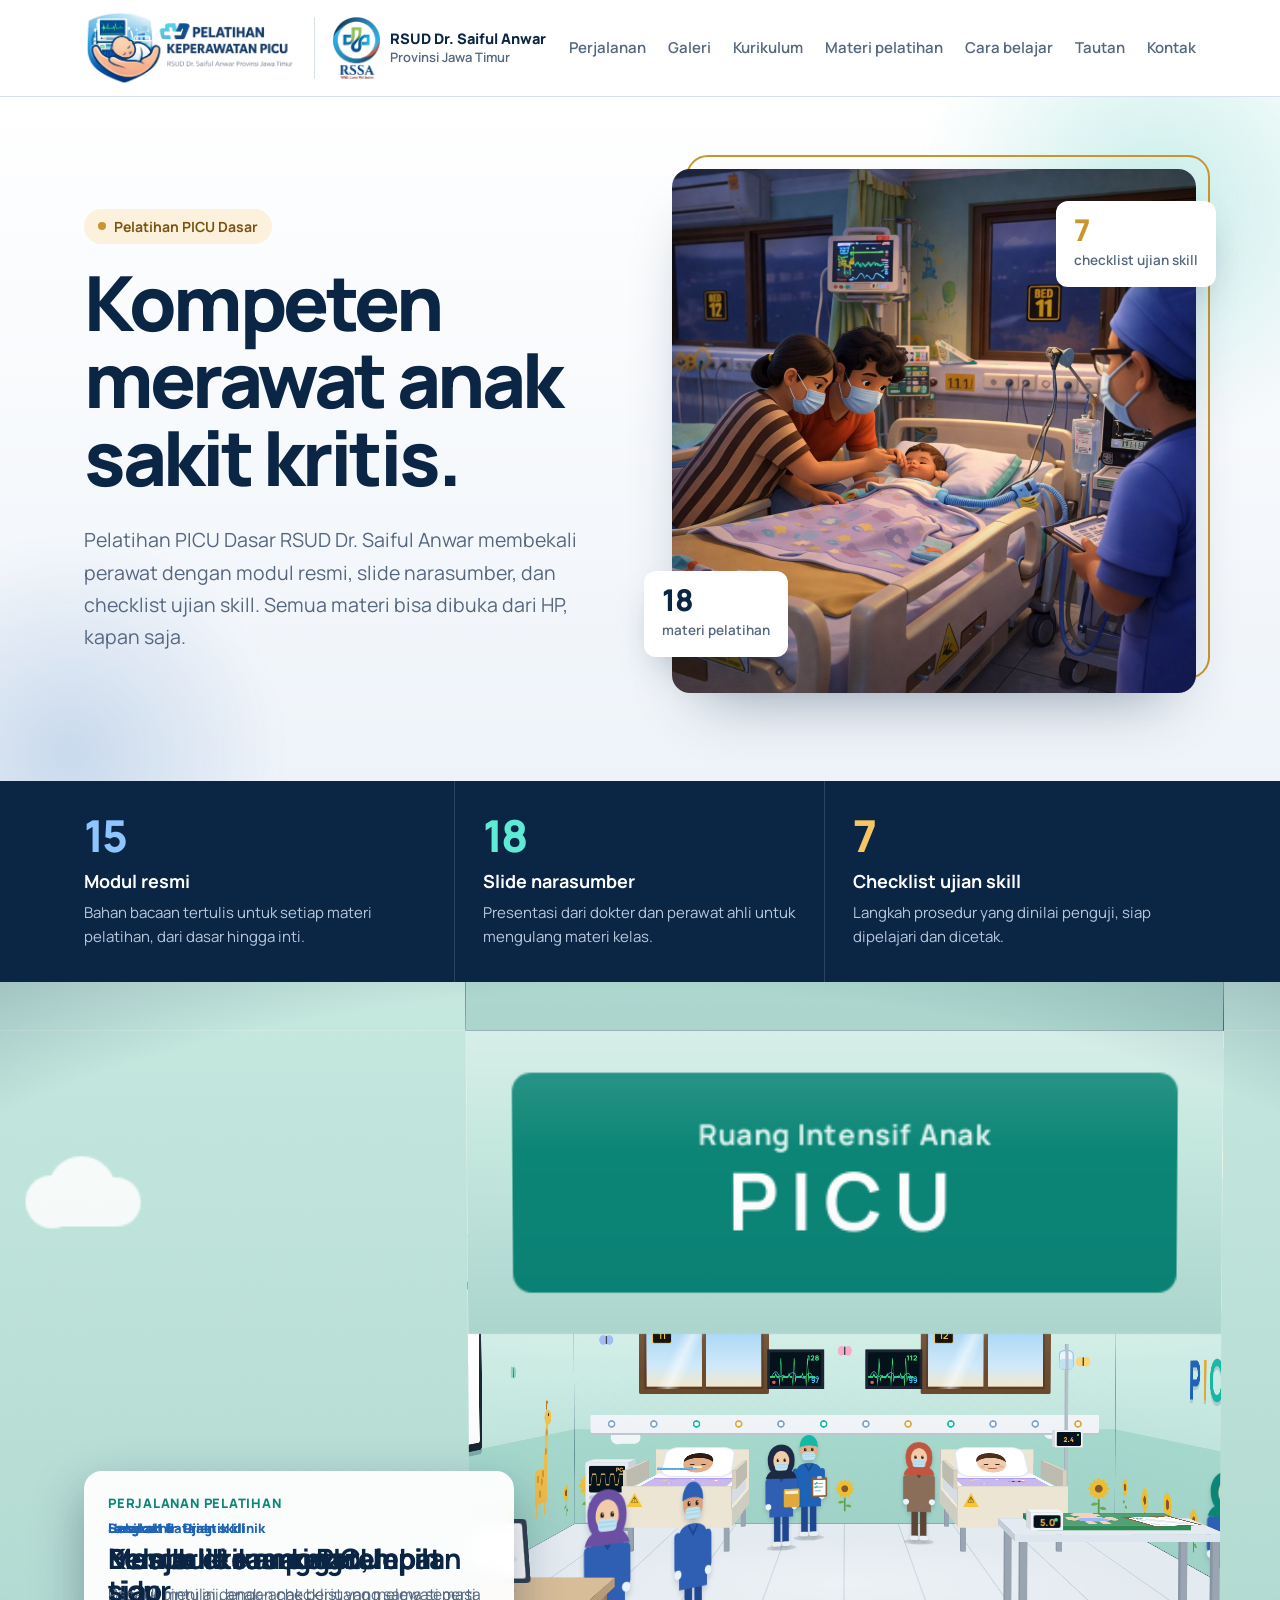
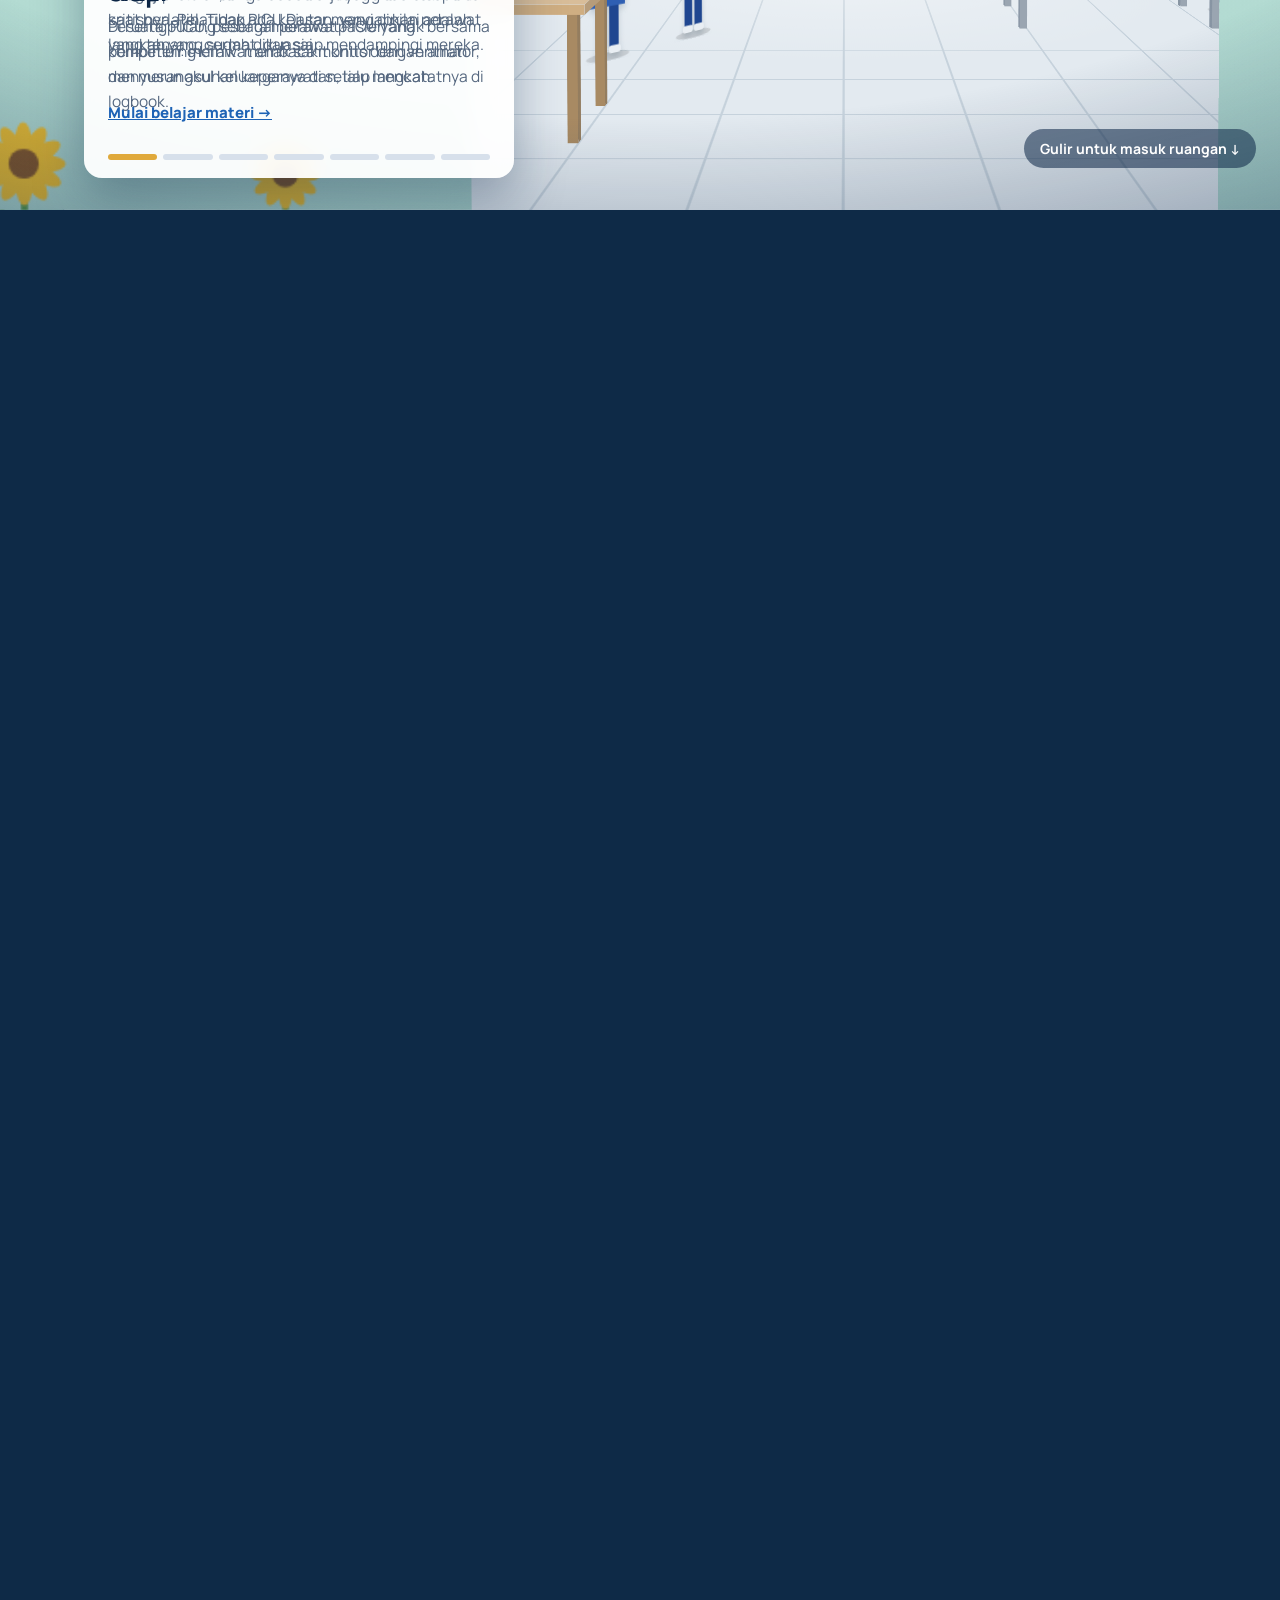
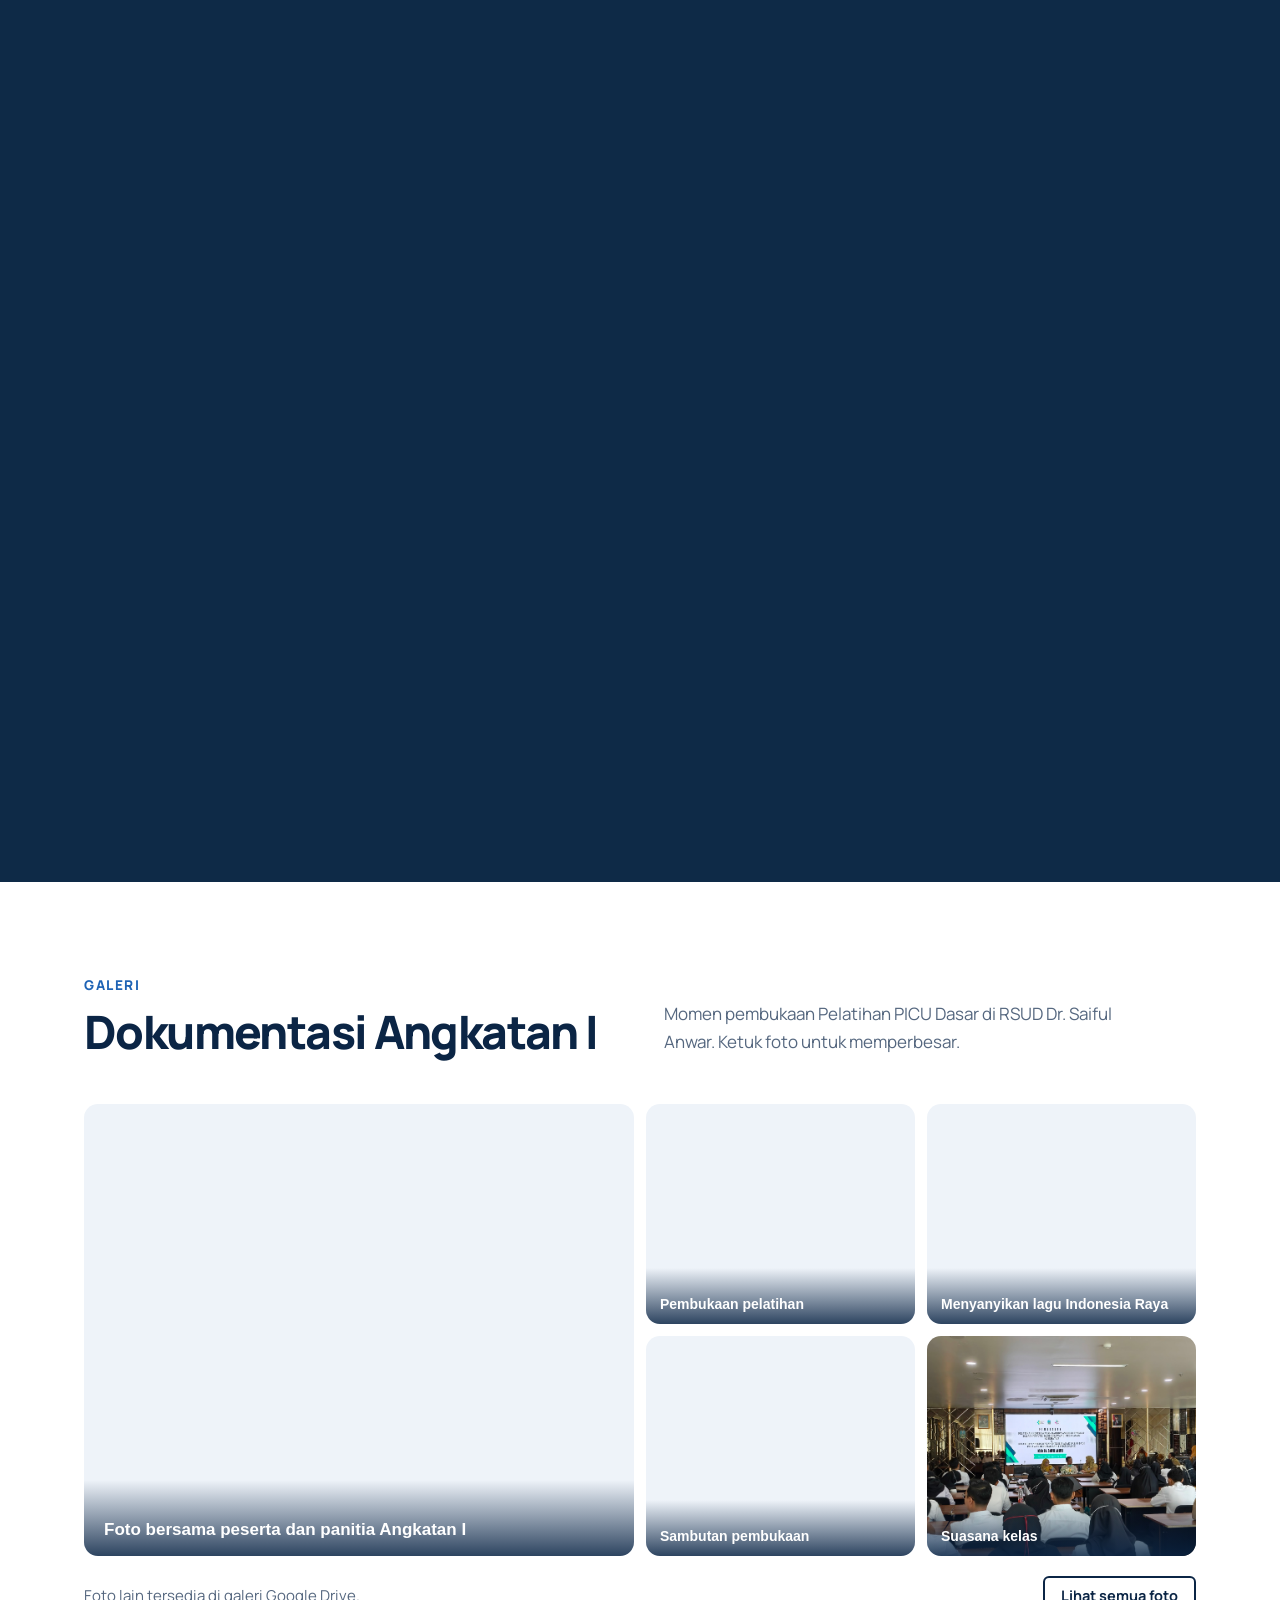
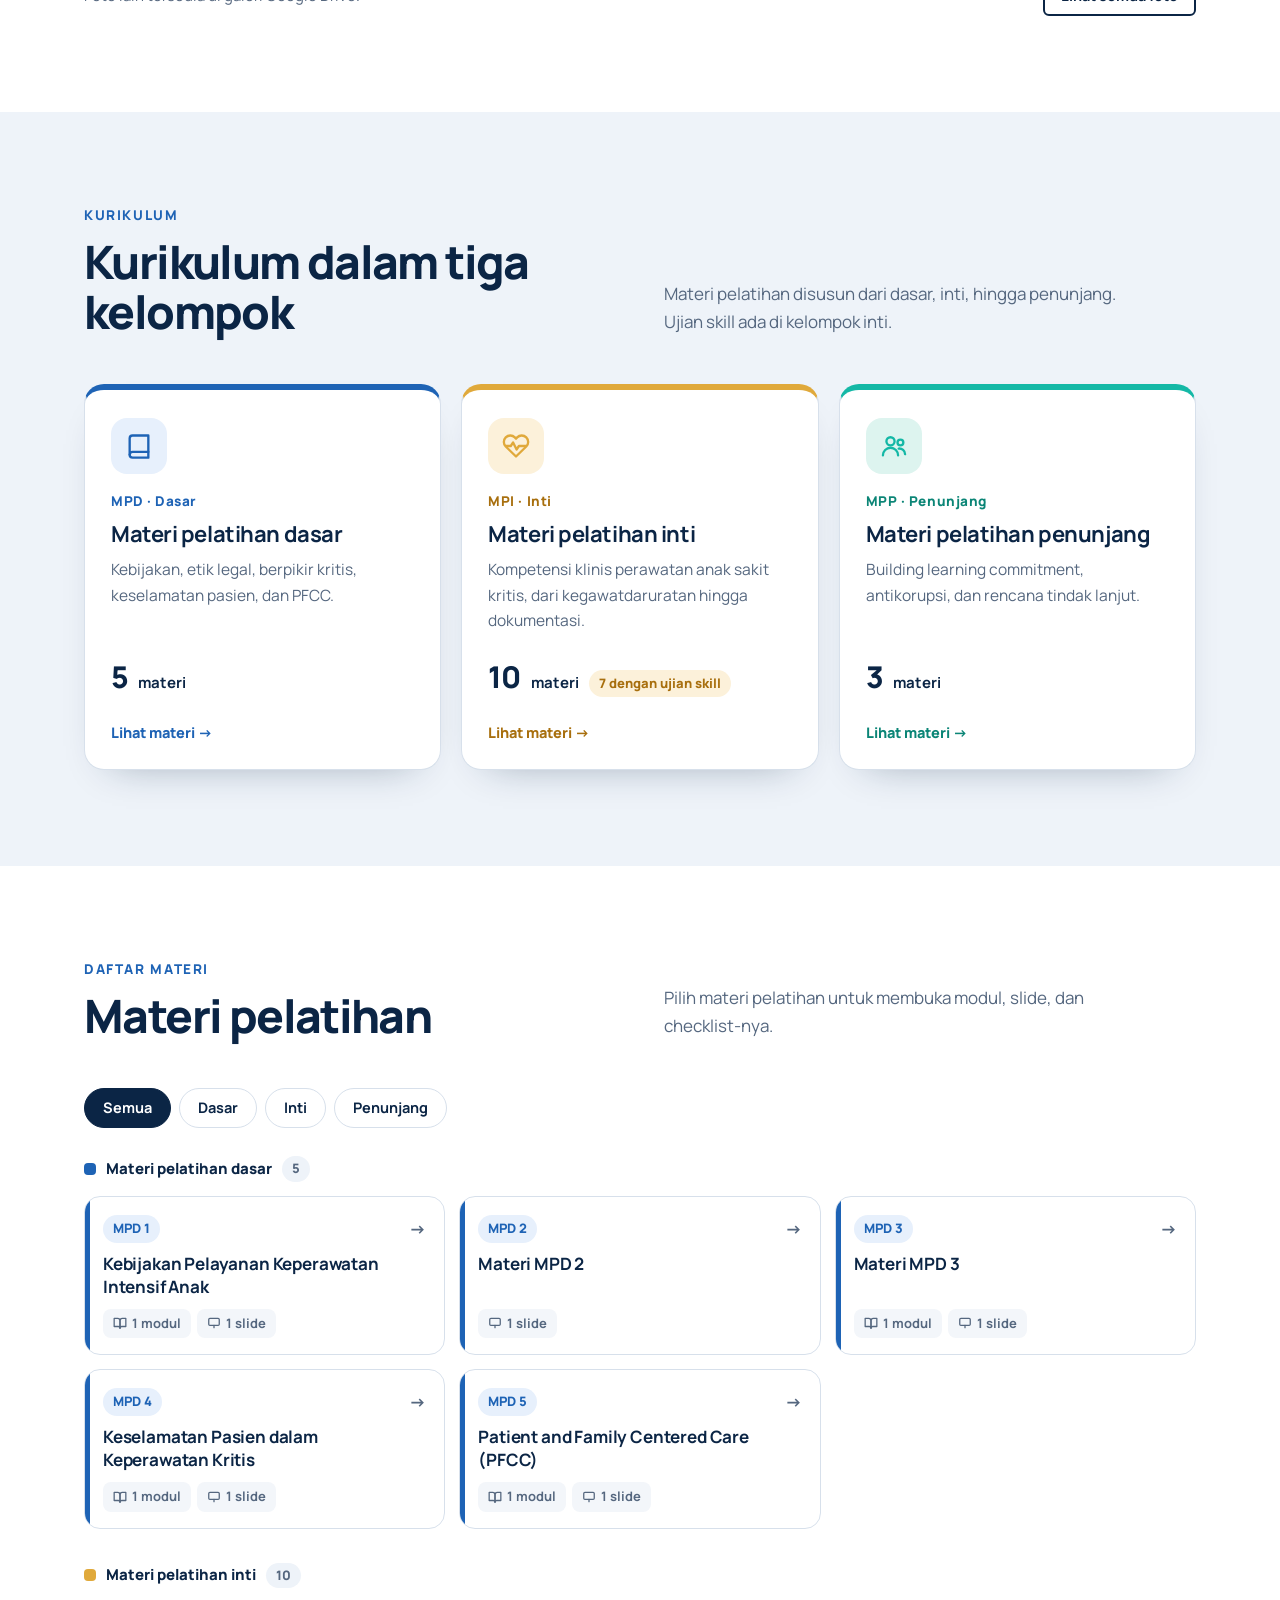
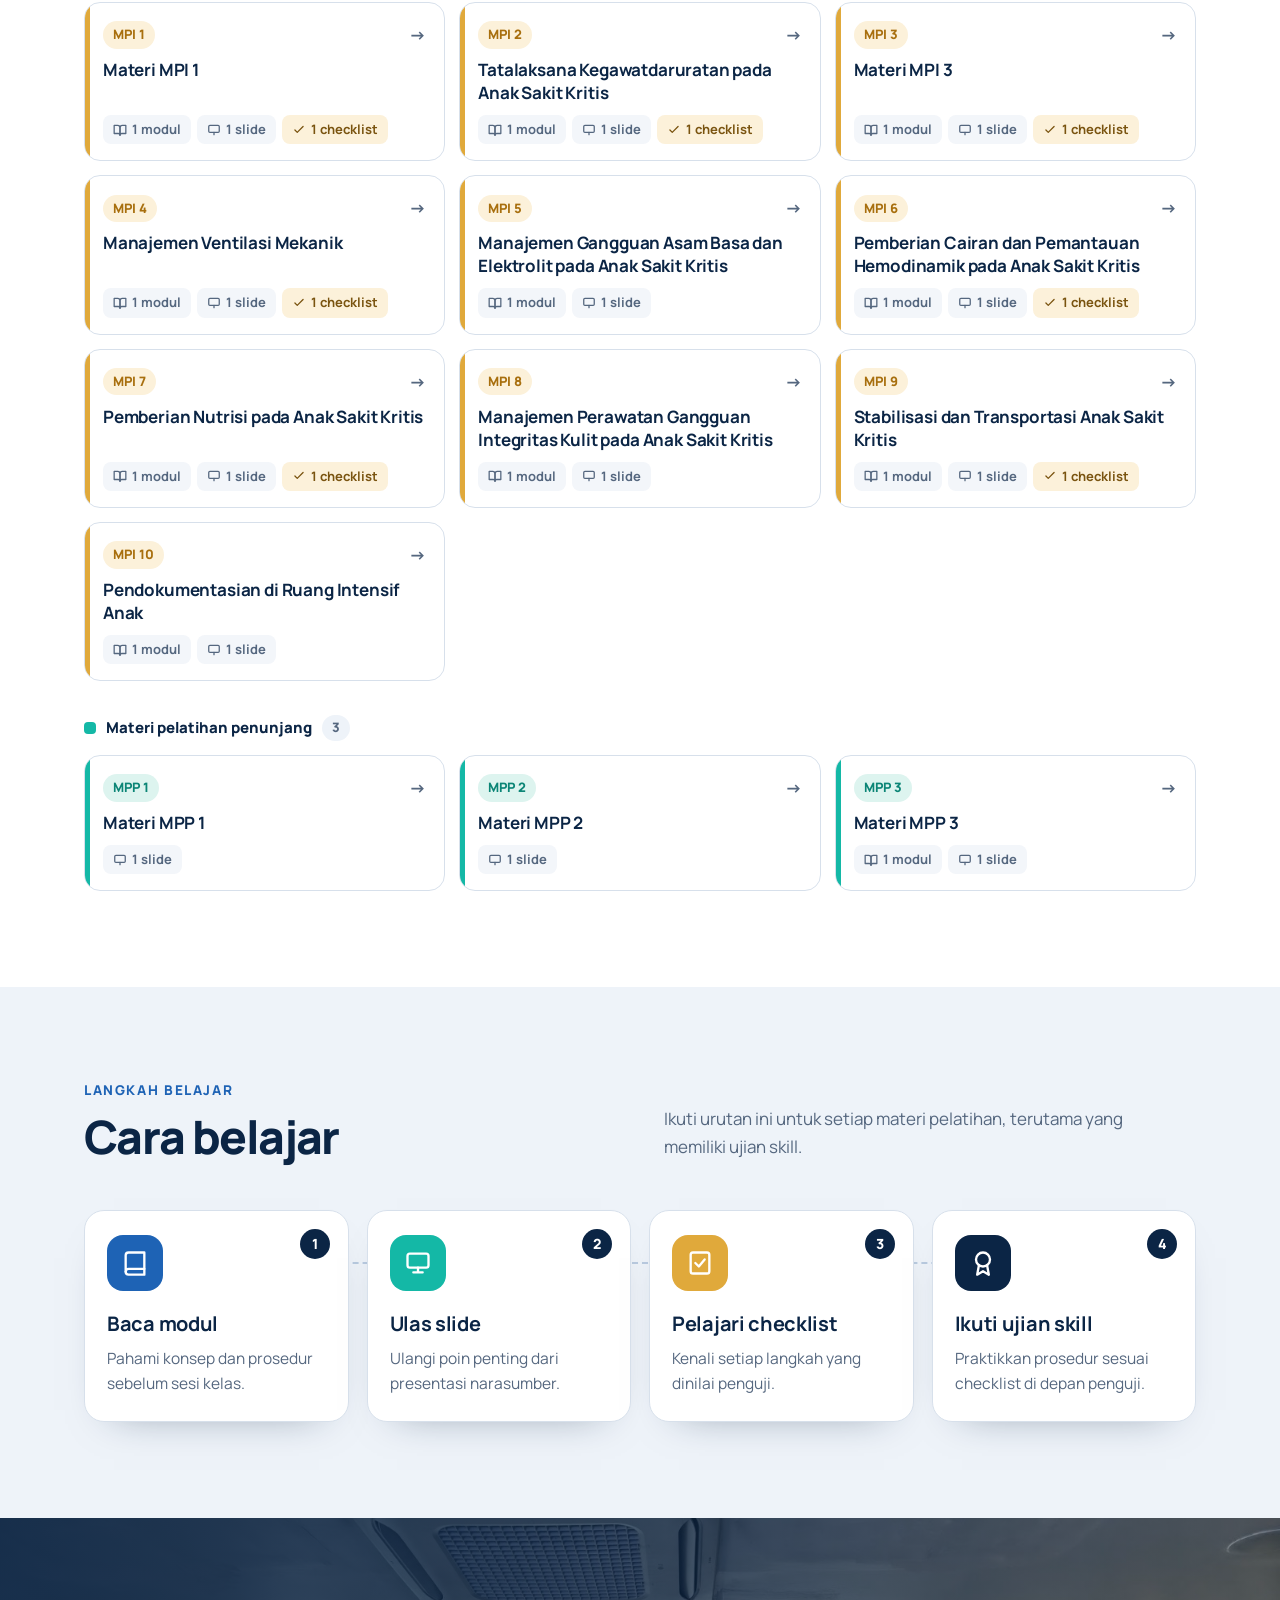
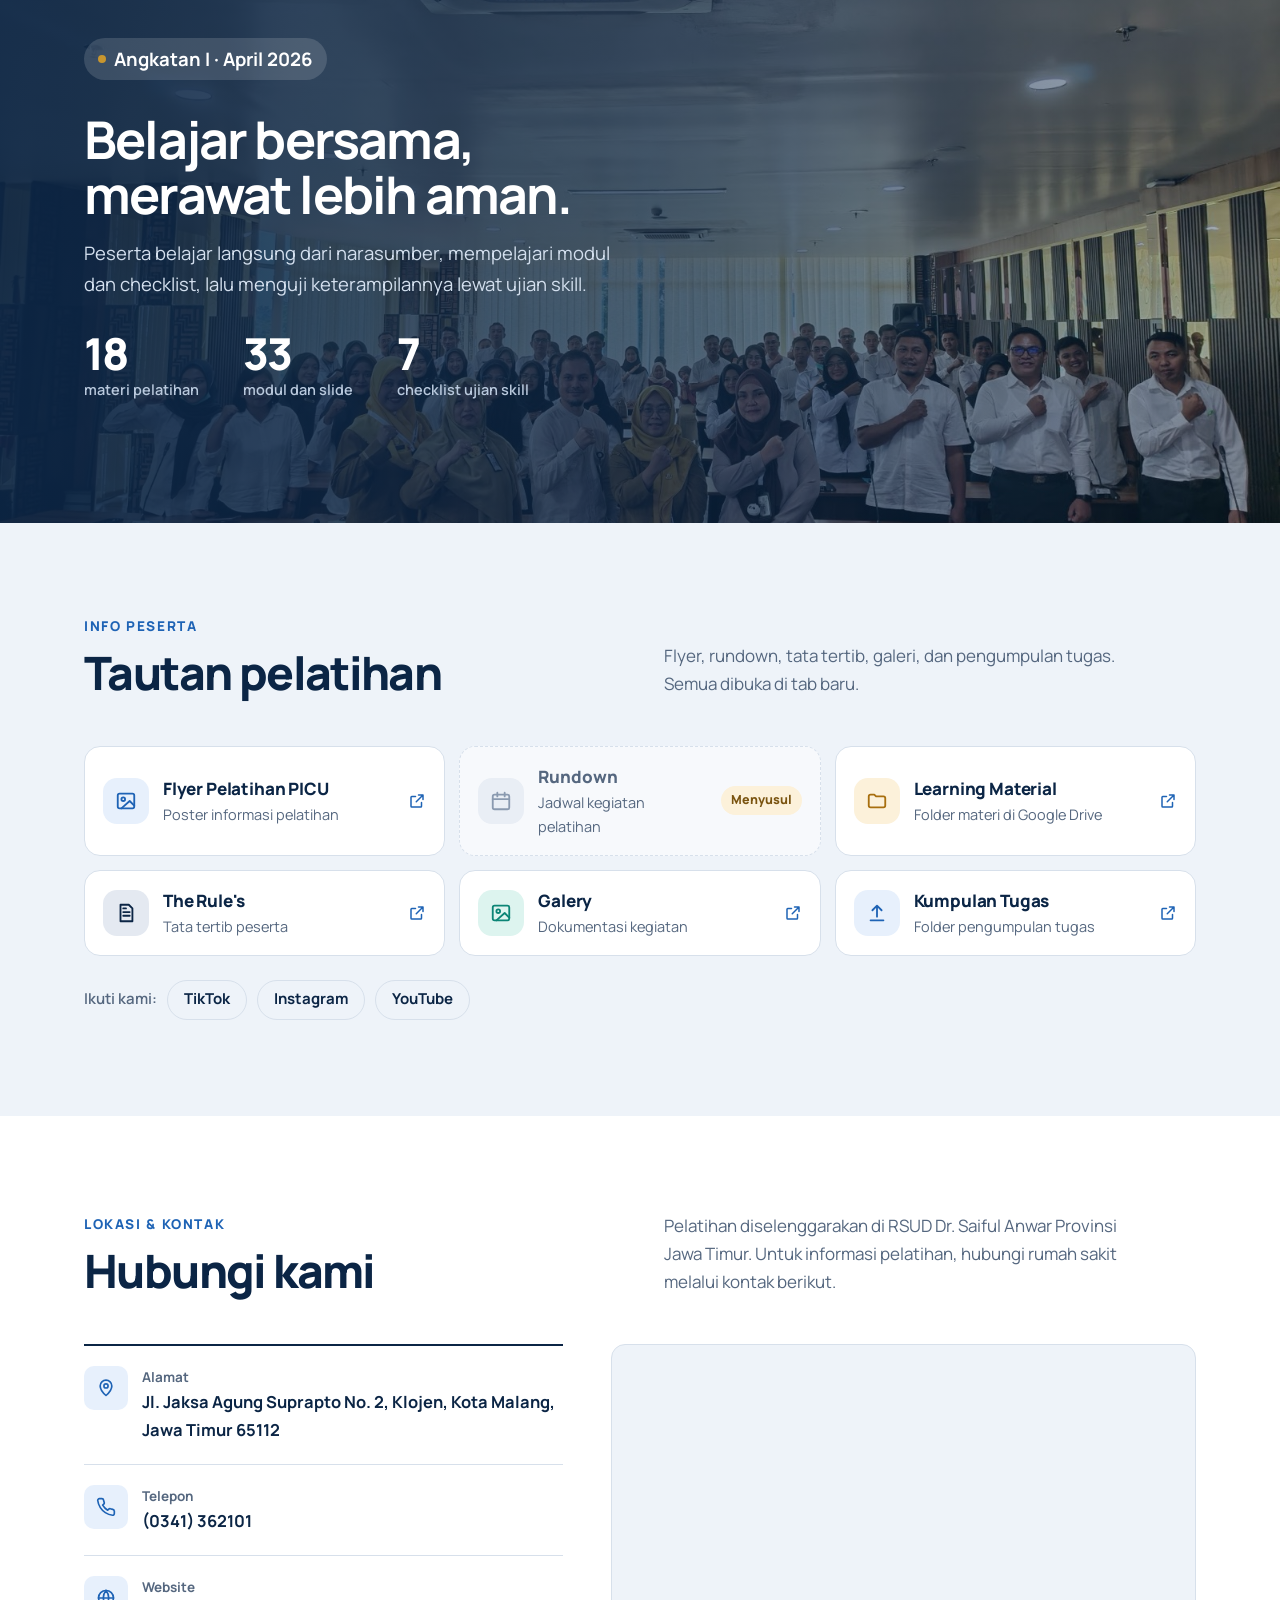
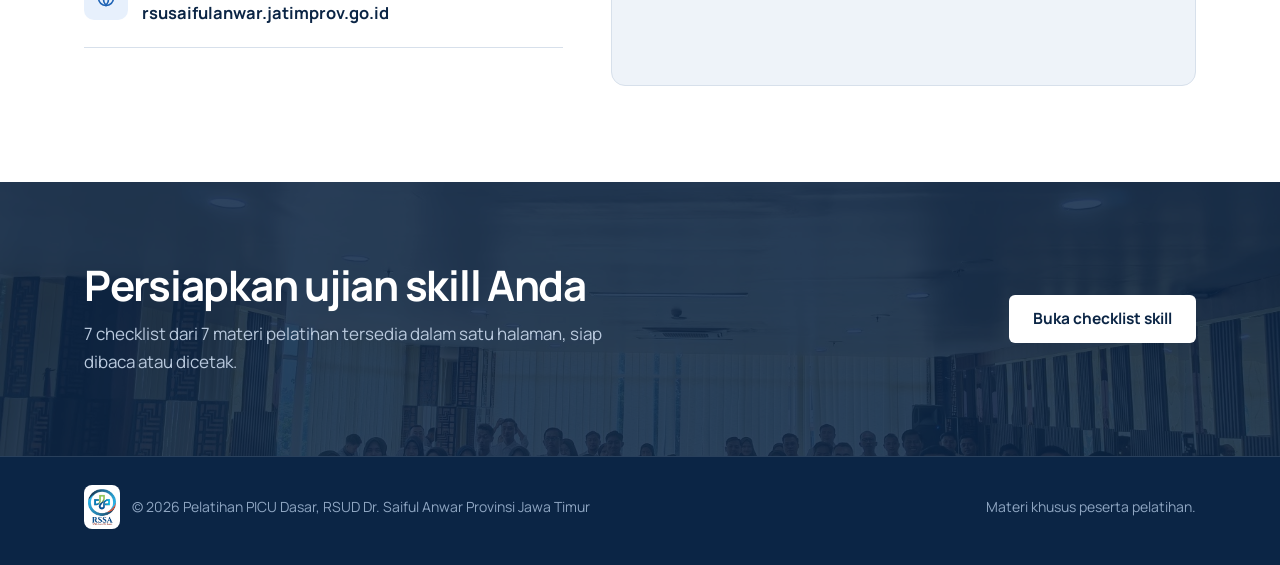
==== commit 75d050b7: "Ganti alamat web menjadi materi.pelatihan-picu.workers.dev Co-Authored-By: Claude Opus 5.5 <noreply@" ====
--- a/index.html
+++ b/index.html
@@ -13,8 +13,8 @@
 <meta property="og:site_name" content="Pelatihan PICU Dasar RSSA">
 <meta property="og:title" content="Materi Pelatihan PICU Dasar RSSA">
 <meta property="og:description" content="Modul, slide narasumber, dan checklist ujian skill Pelatihan PICU Dasar RSUD Dr. Saiful Anwar. Bisa dibuka dari HP.">
-<meta property="og:url" content="https://pelatihan.picu-rssa.workers.dev/">
-<meta property="og:image" content="https://pelatihan.picu-rssa.workers.dev/img/og-image.jpg">
+<meta property="og:url" content="https://materi.pelatihan-picu.workers.dev/">
+<meta property="og:image" content="https://materi.pelatihan-picu.workers.dev/img/og-image.jpg">
 <meta property="og:image:width" content="1200">
 <meta property="og:image:height" content="630">
 <meta name="twitter:card" content="summary_large_image">
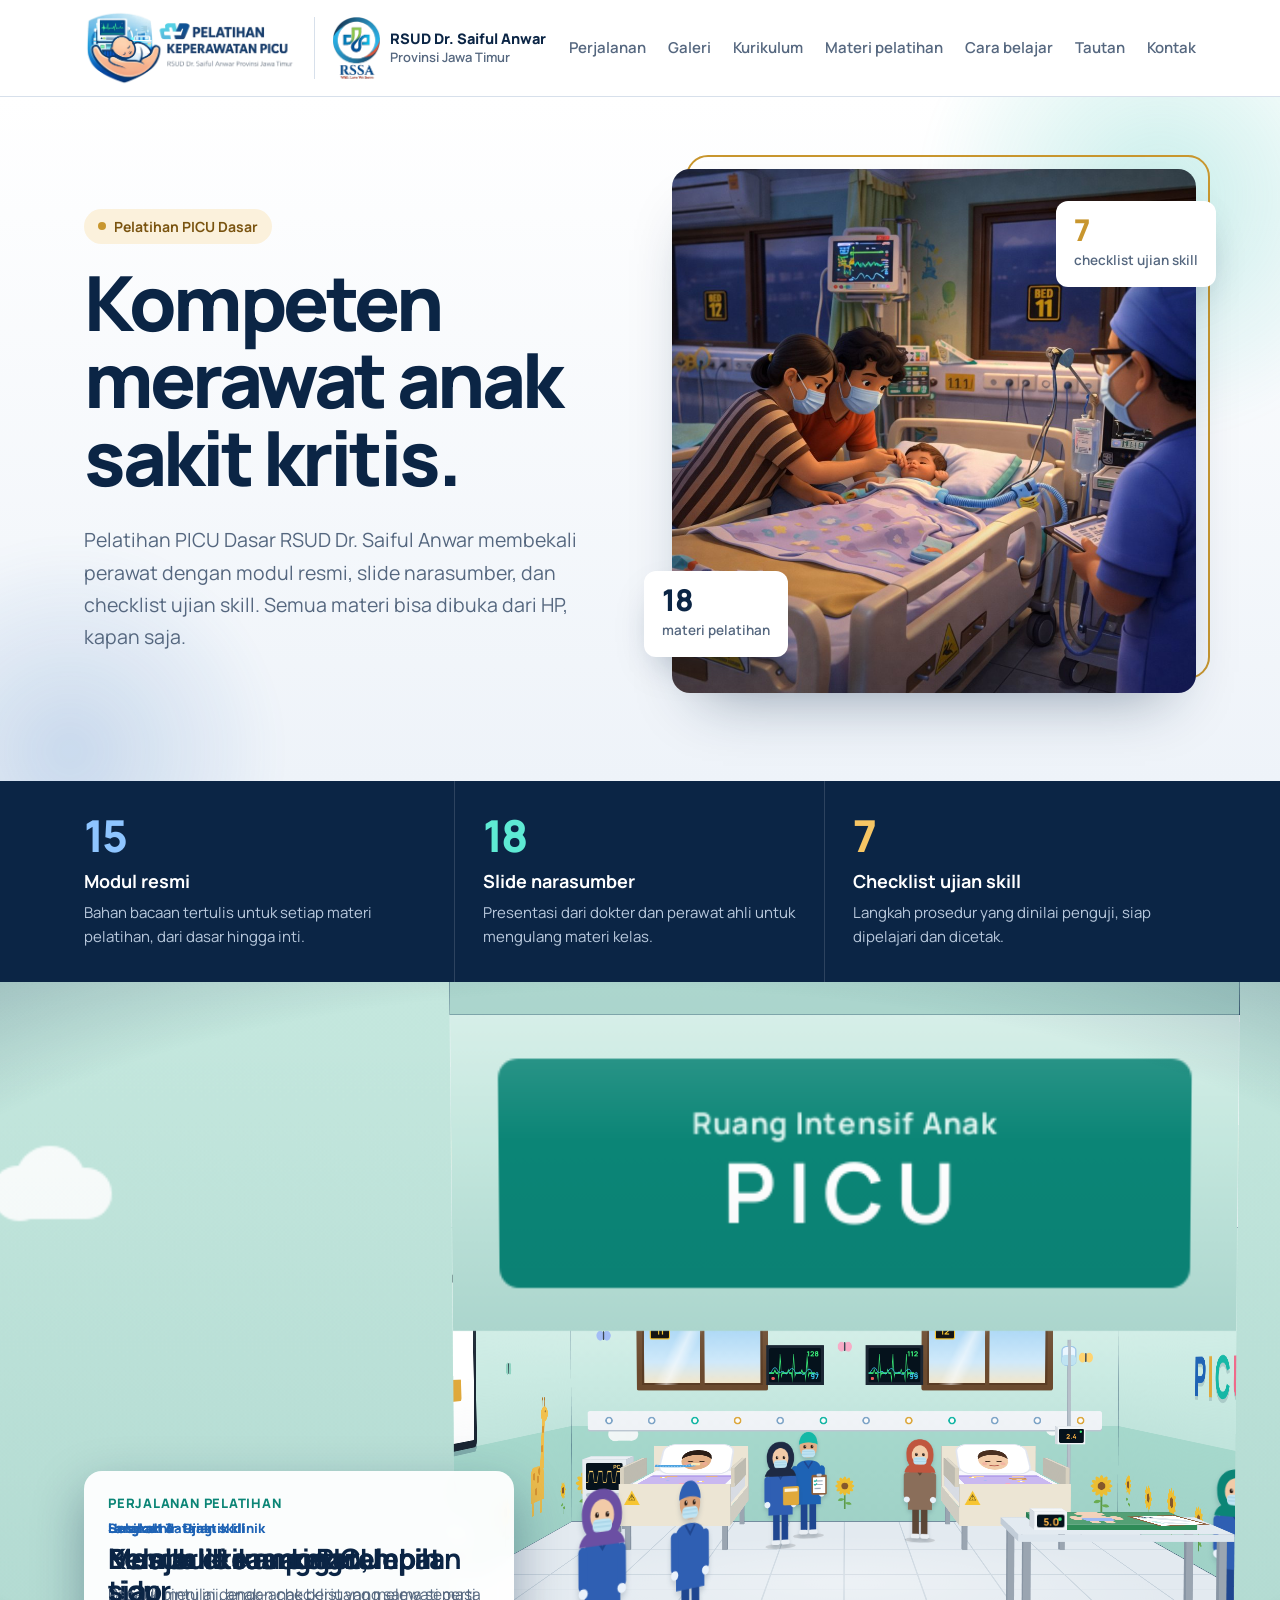
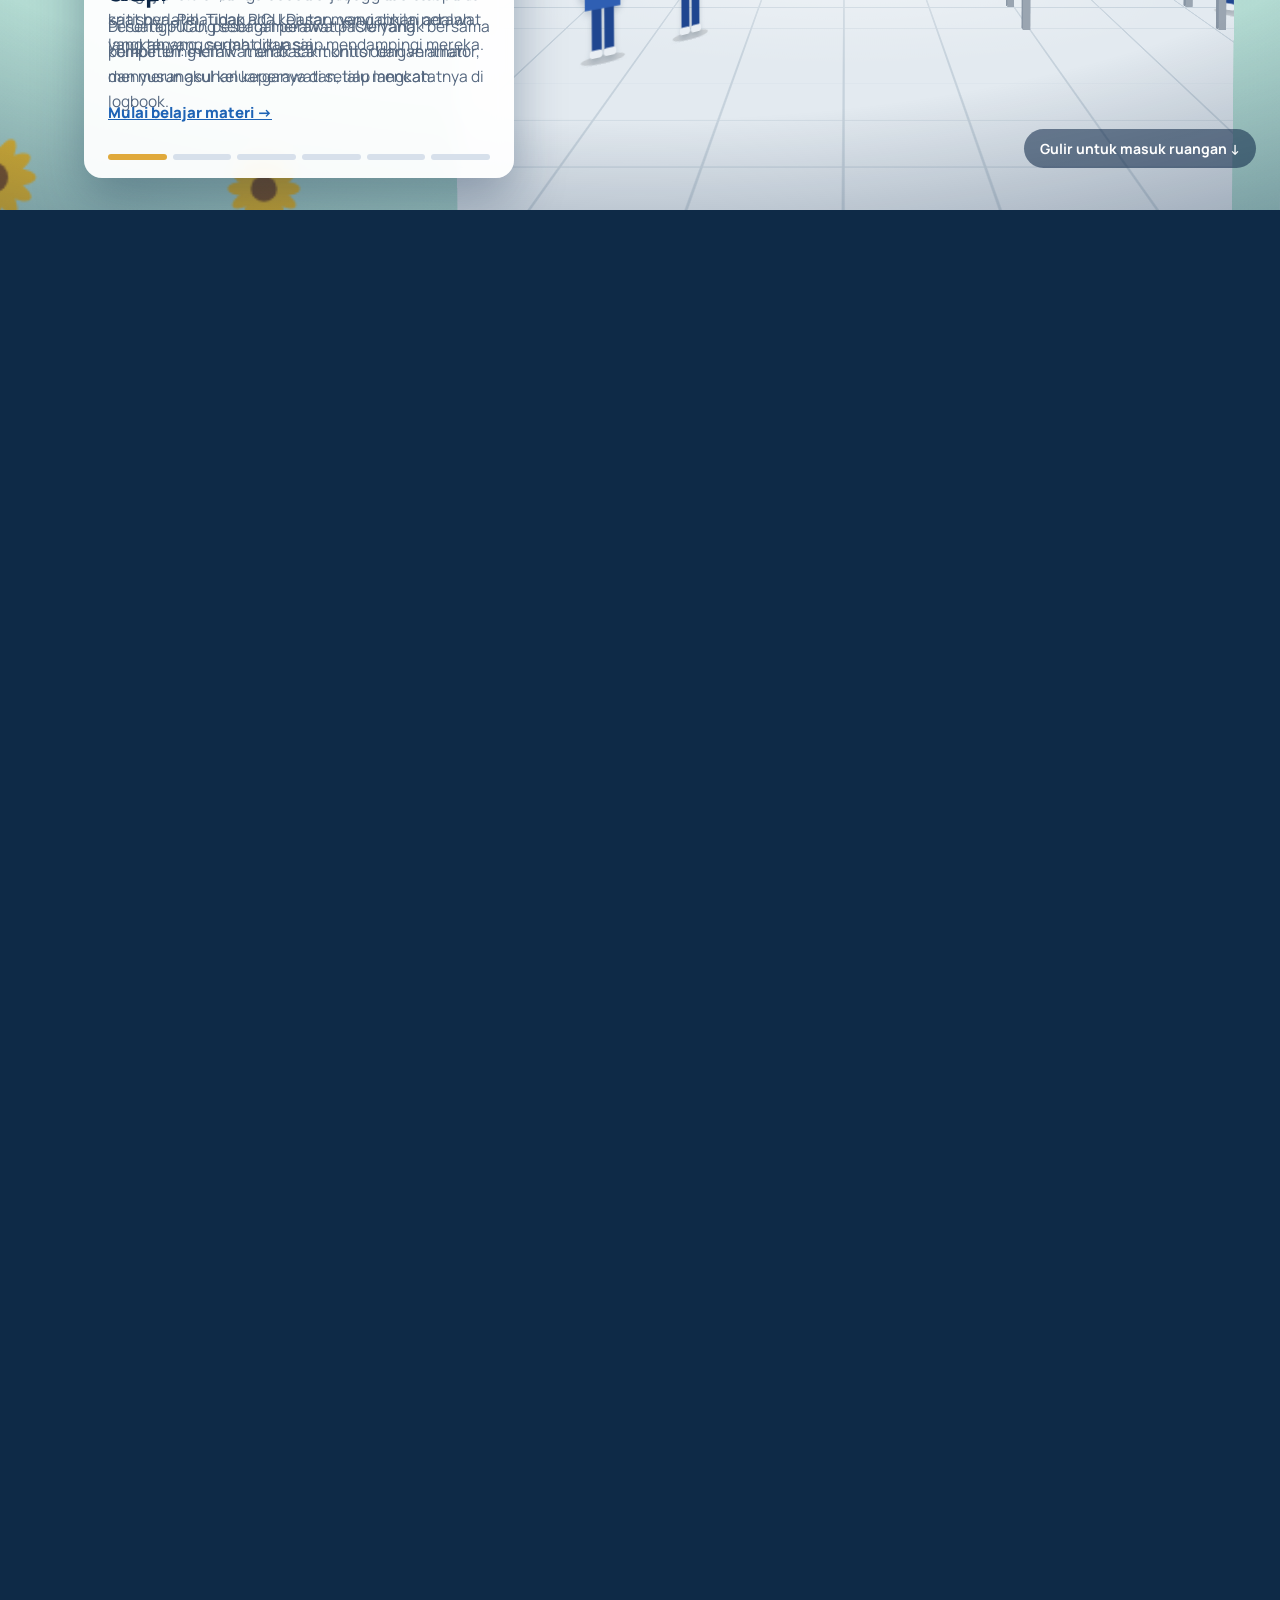
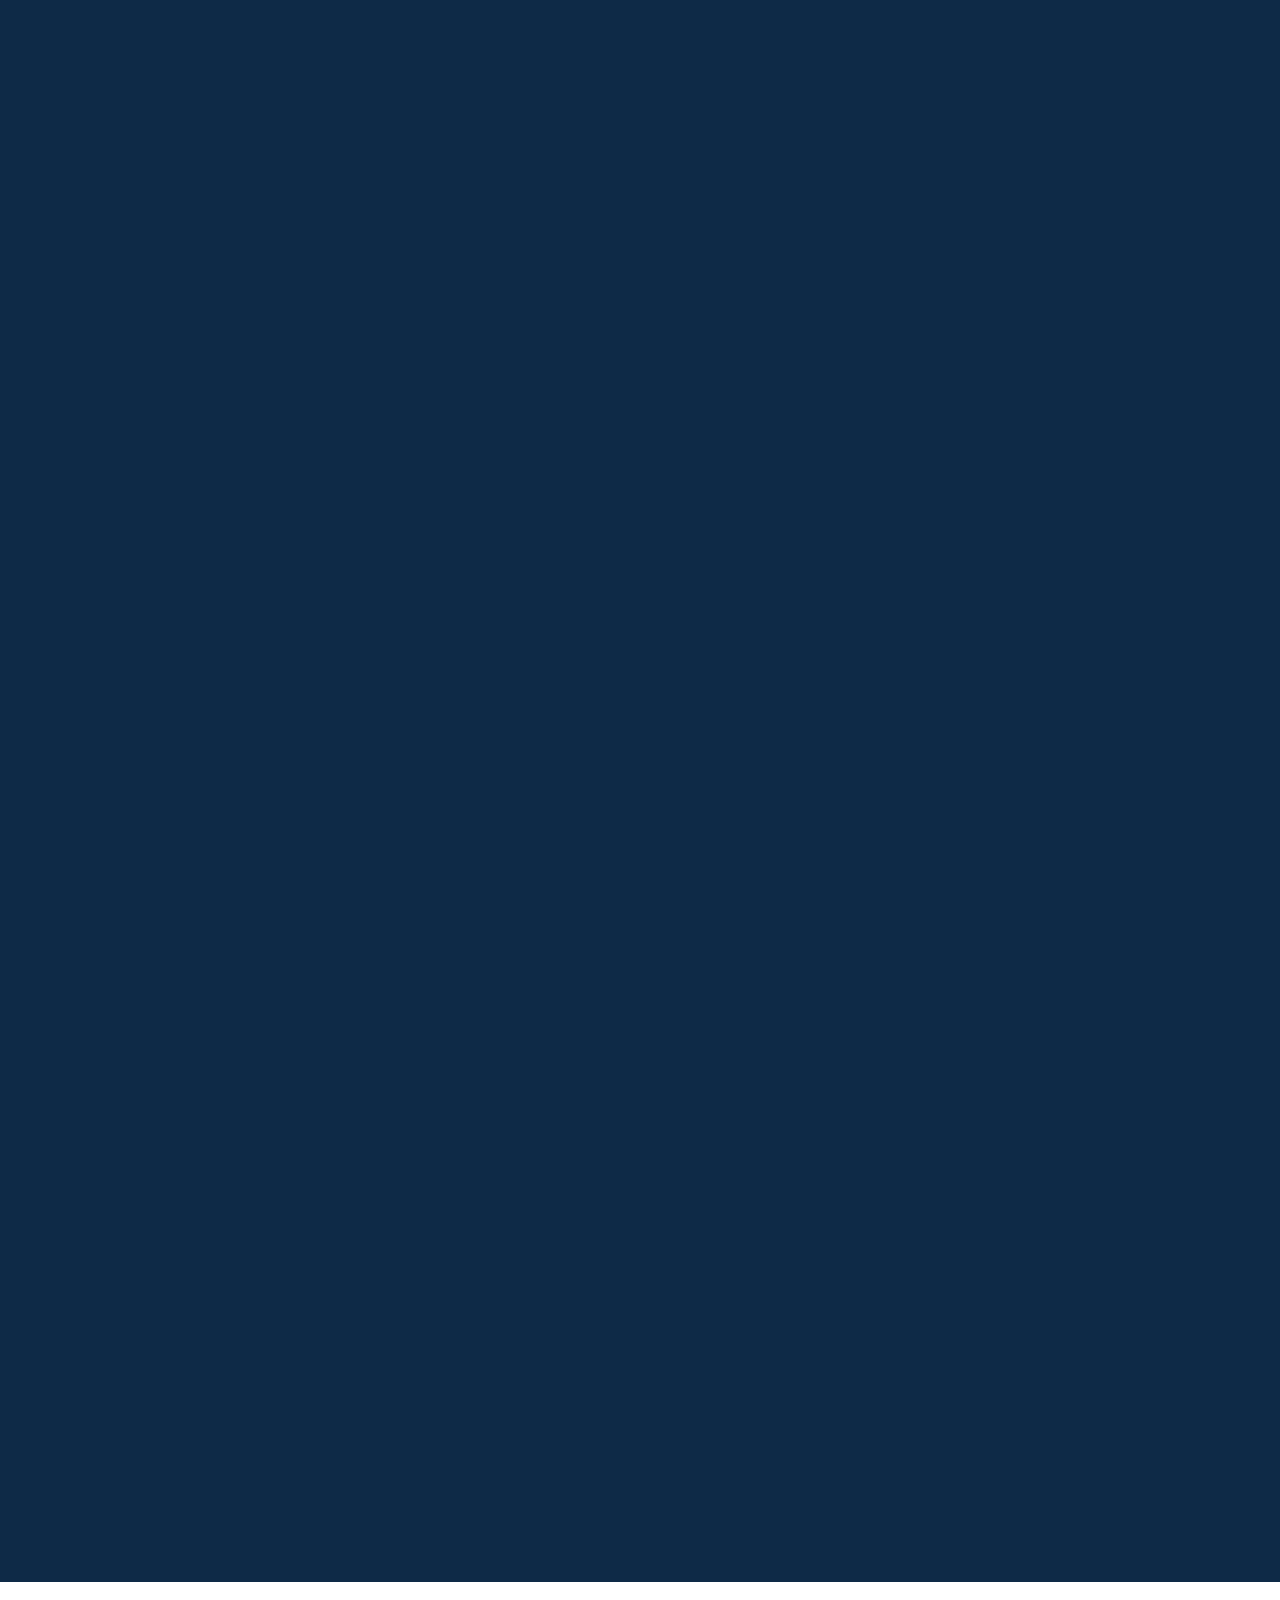
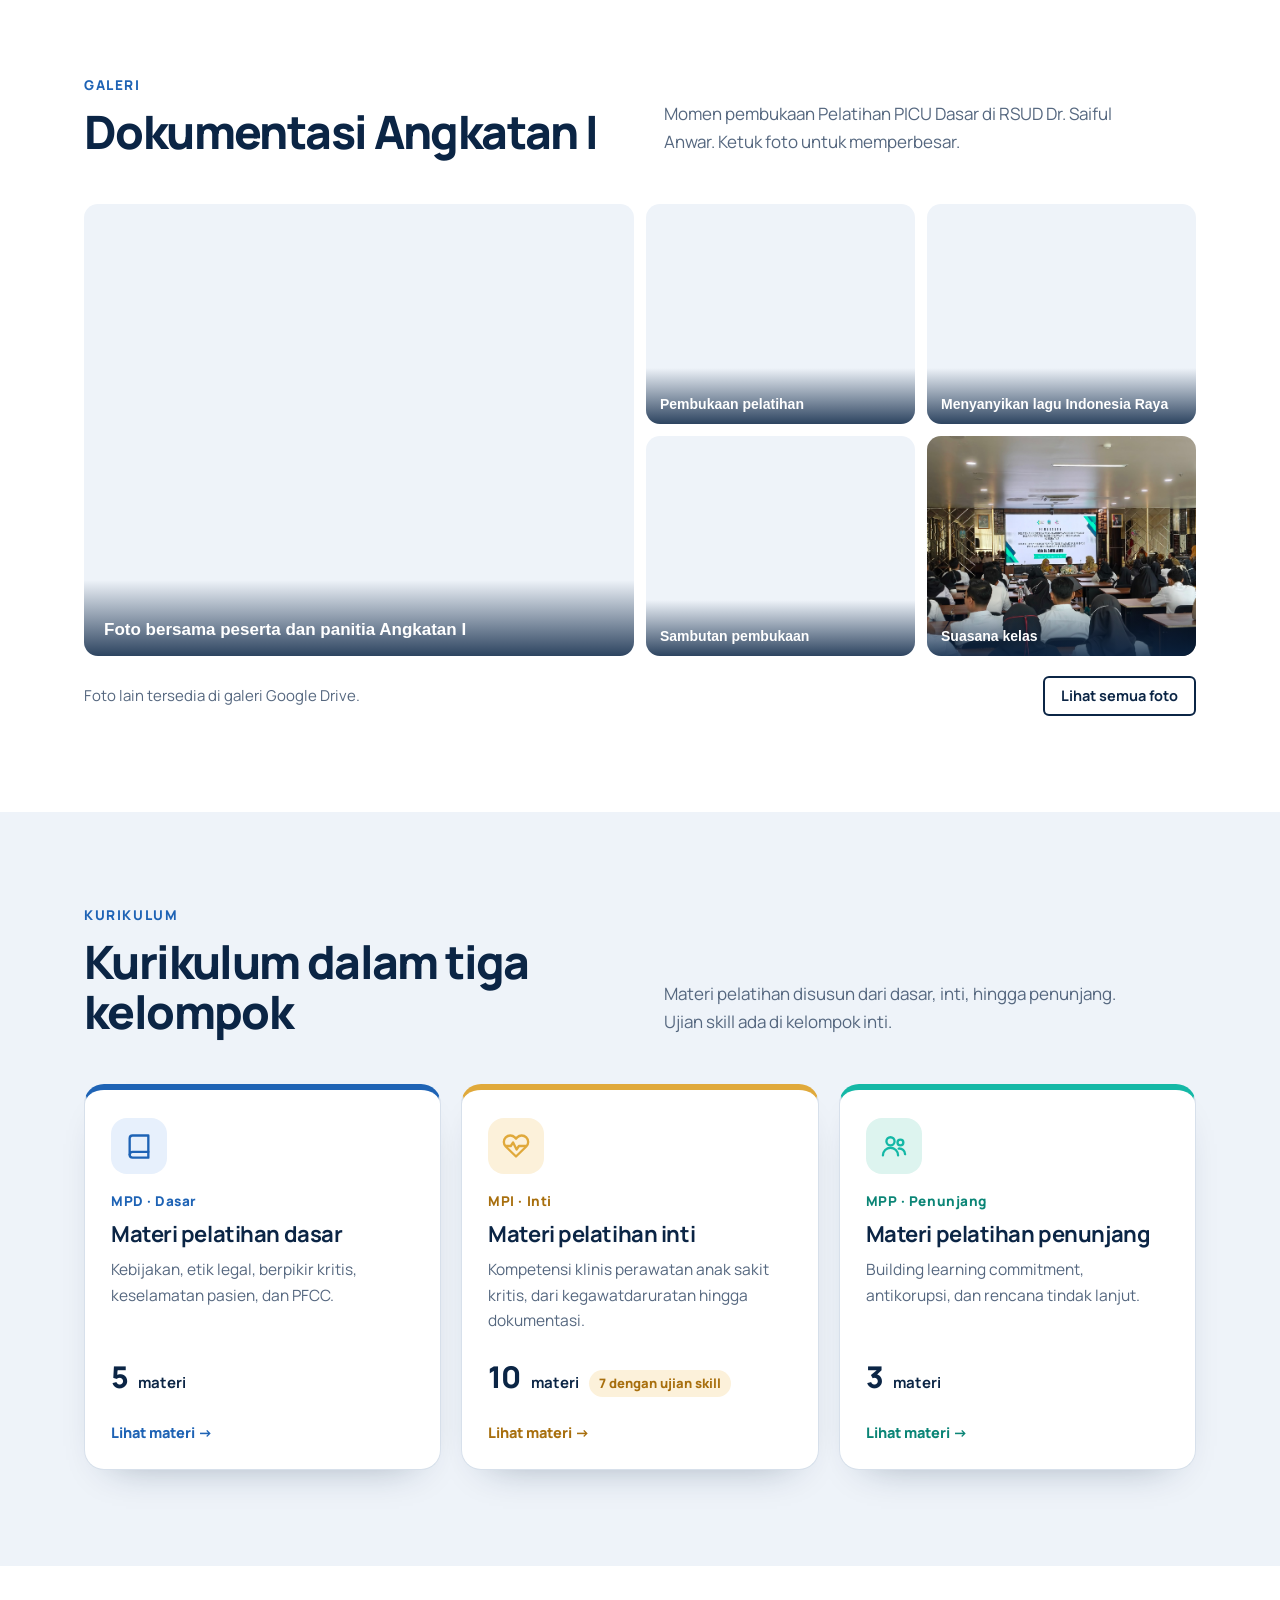
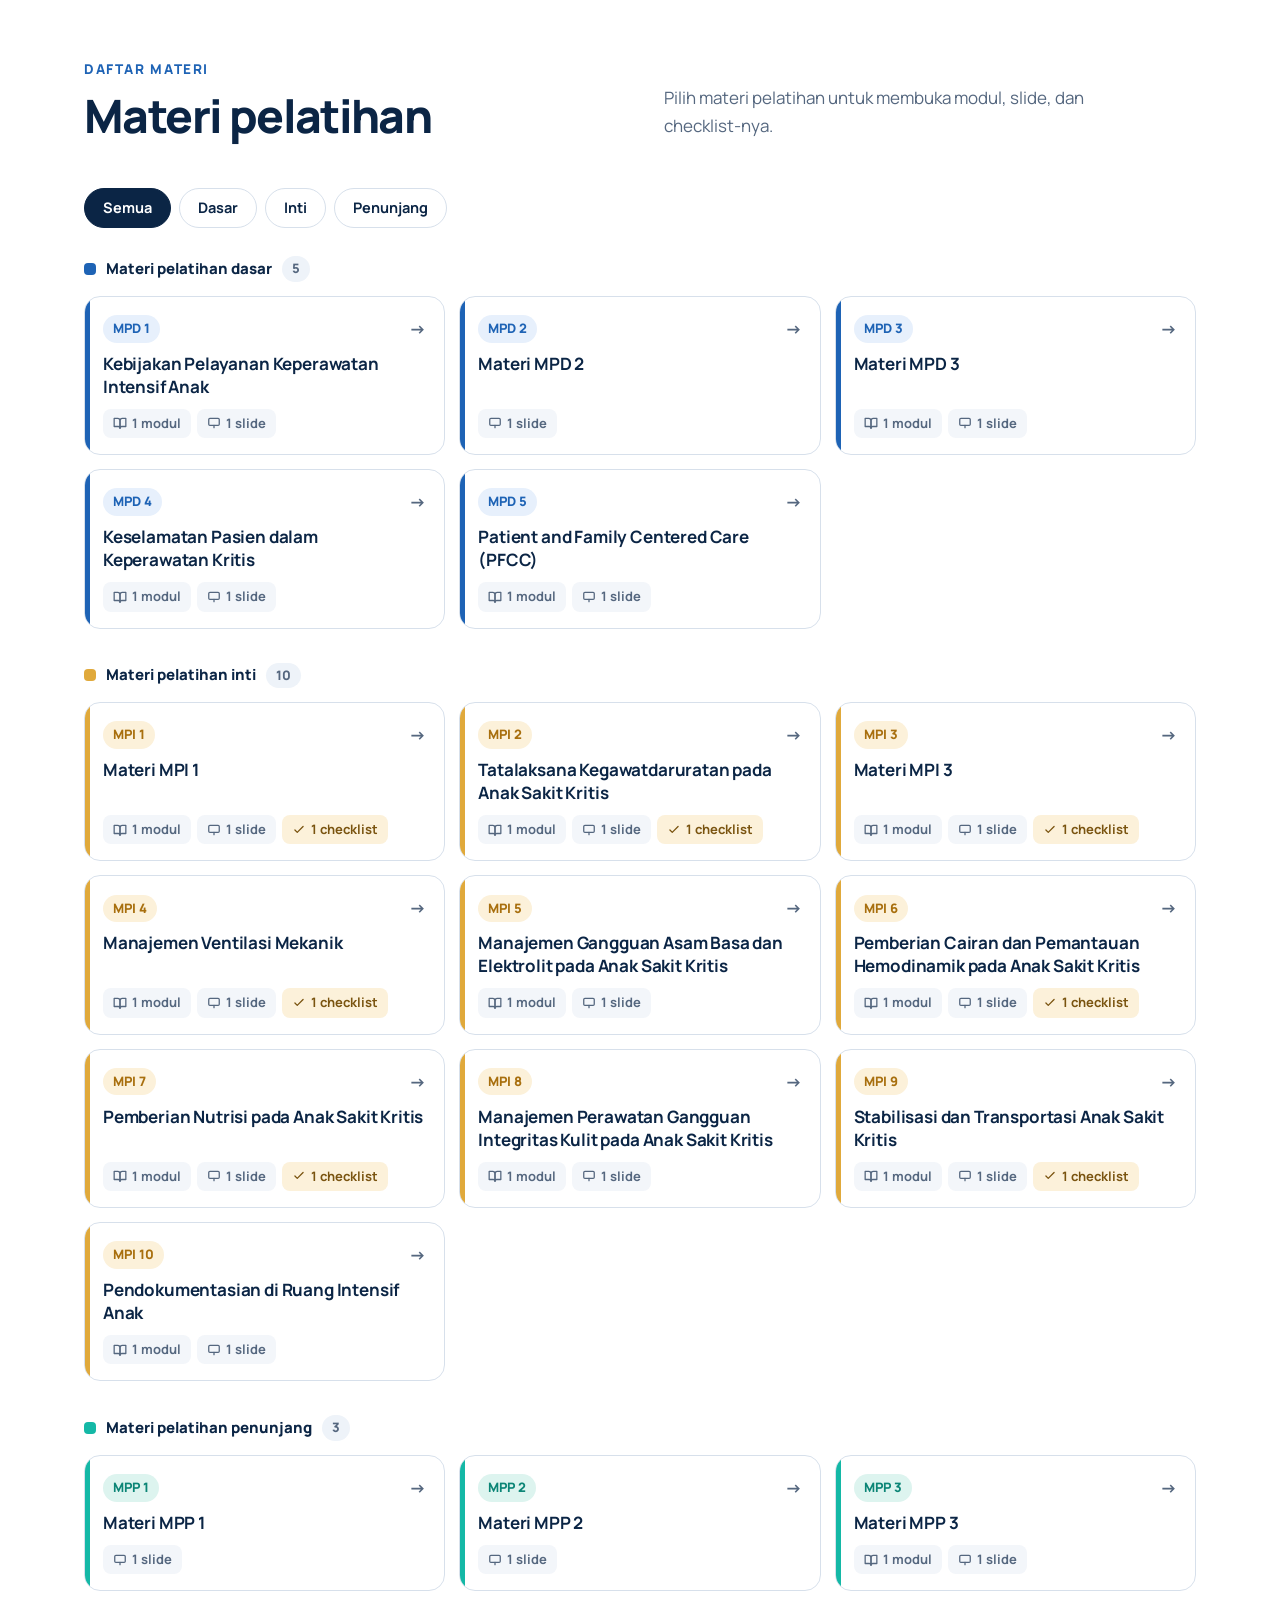
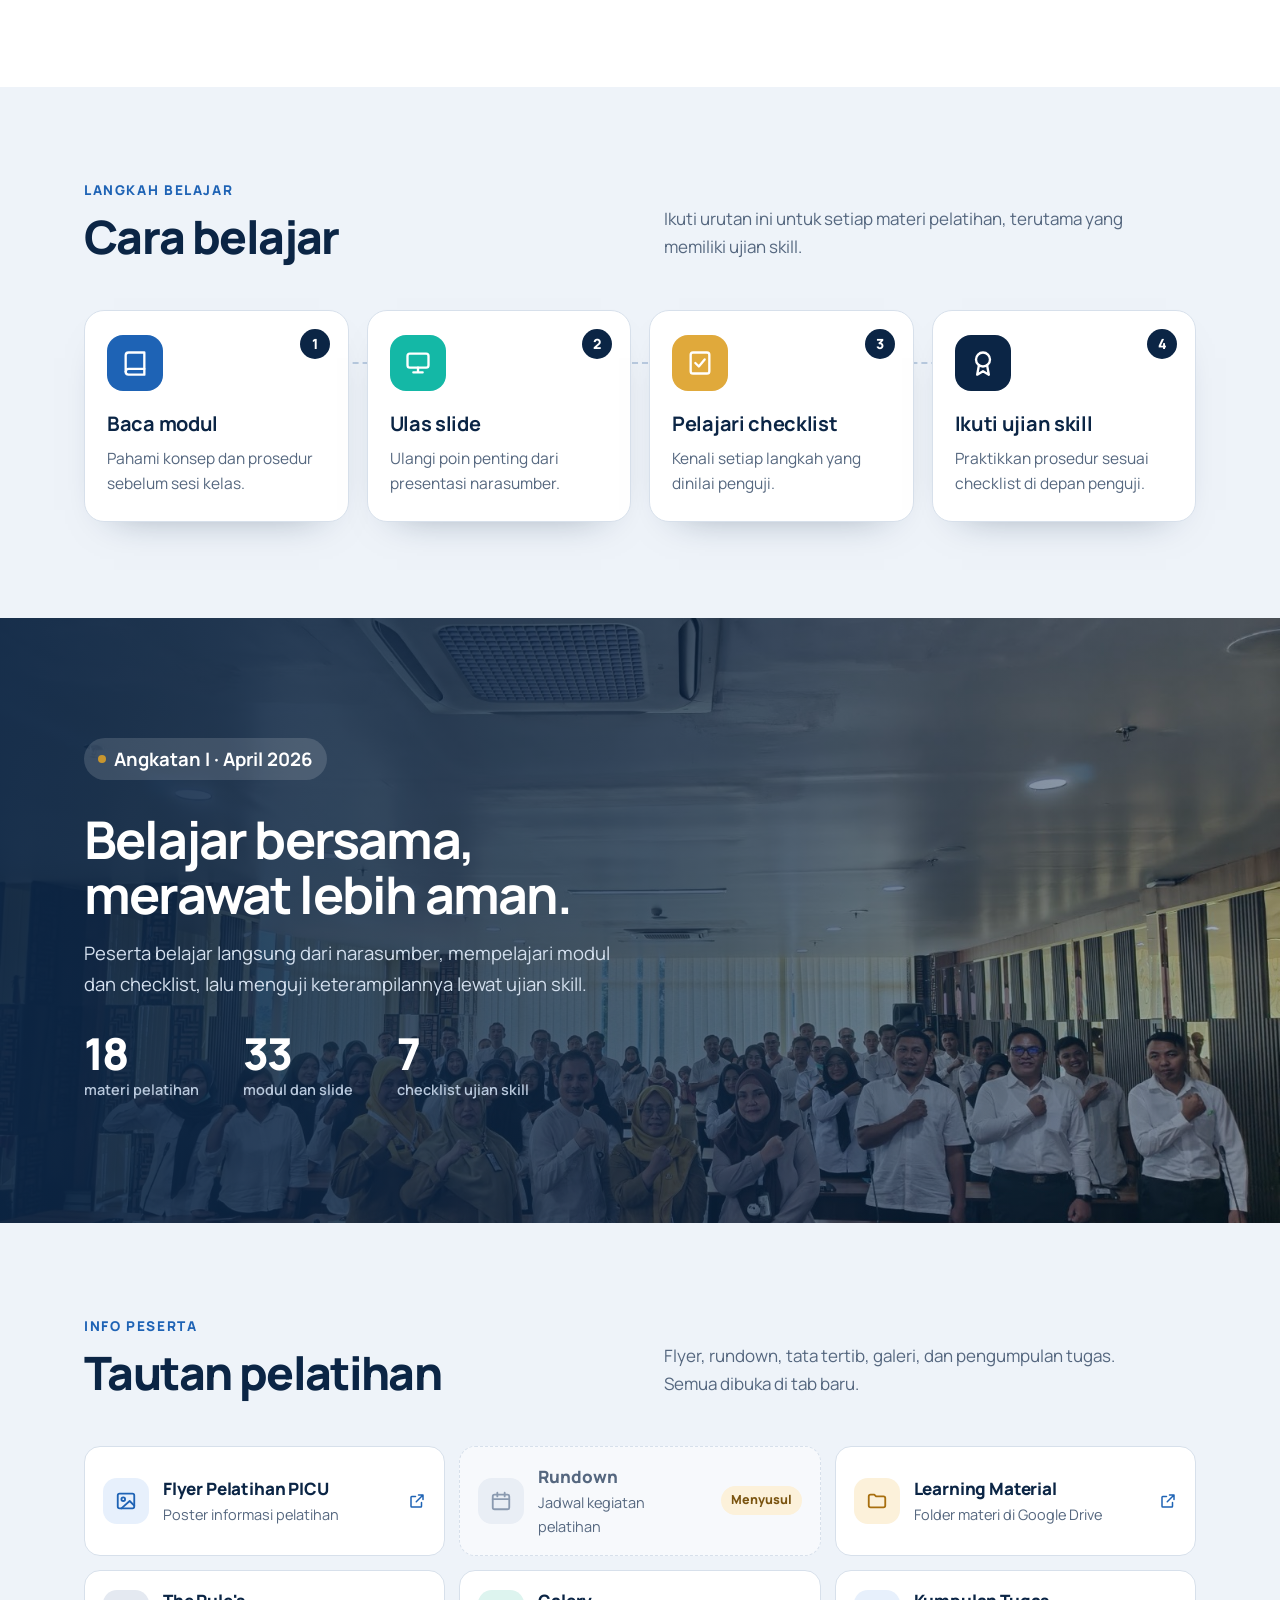
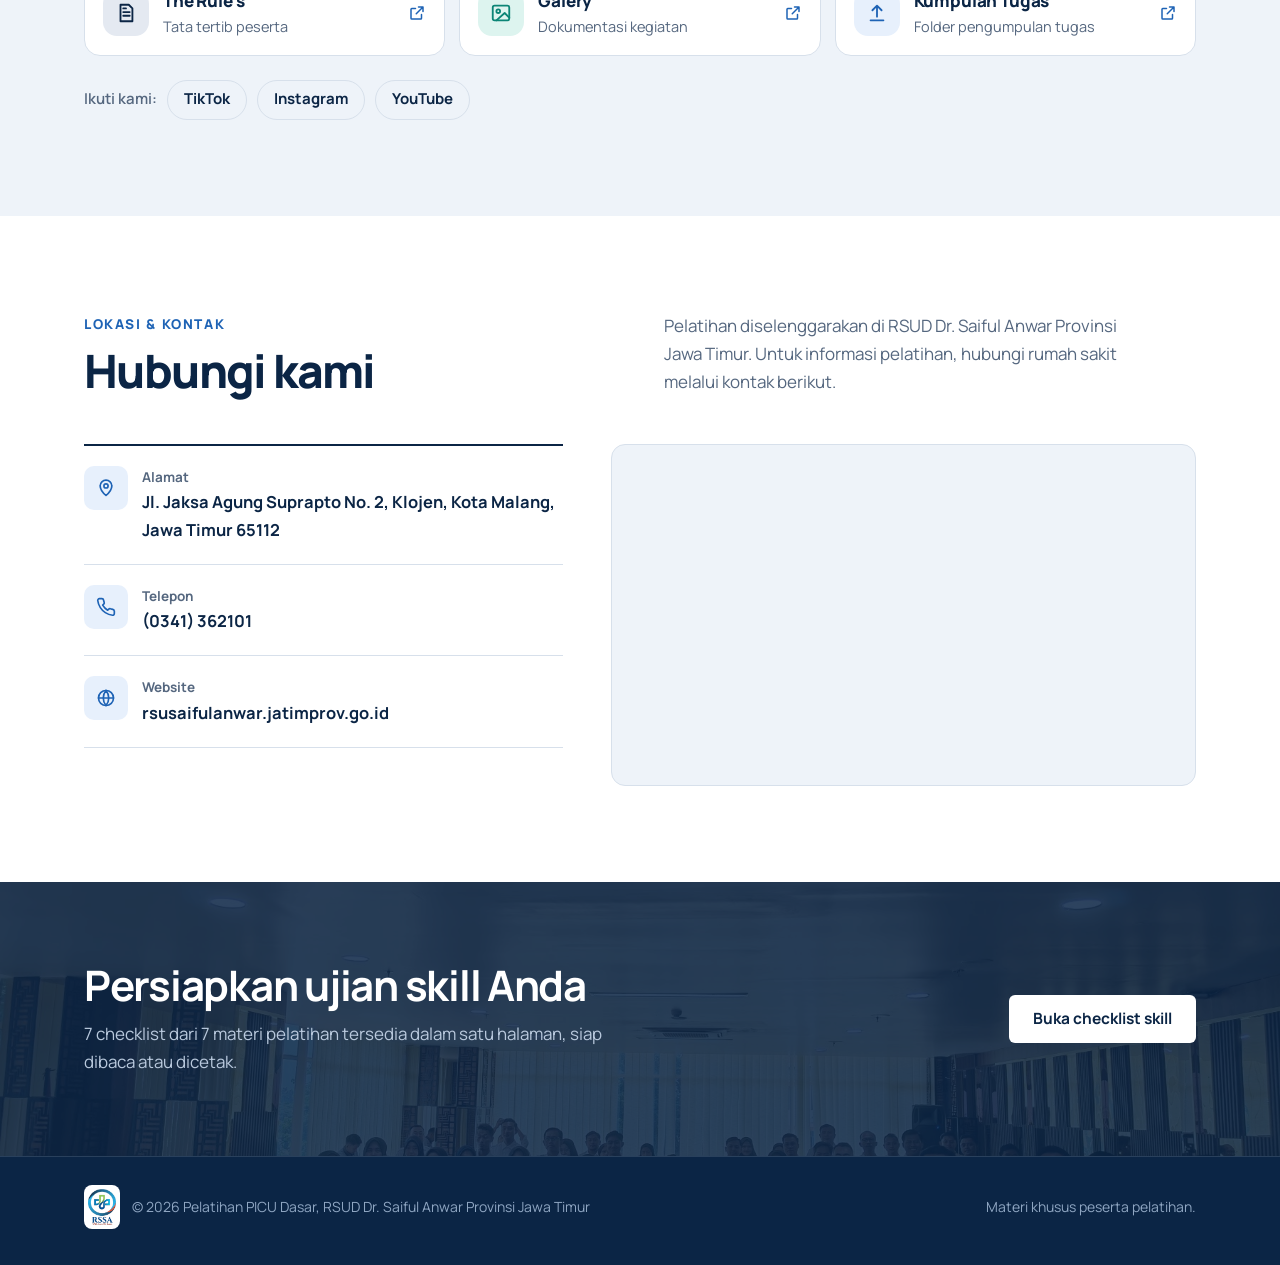
==== commit 9a49d0b8: "Animasi perjalanan: hapus tahap pretest (6 tahap) Co-Authored-By: Claude Opus 5.5 <noreply@anthropic" ====
--- a/index.html
+++ b/index.html
@@ -442,15 +442,14 @@
         <p class="r3-eyebrow" id="r3-judul">Perjalanan pelatihan</p>
         <ol class="r3-steps" aria-live="polite">
           <li class="r3-step on"><small>Selamat datang</small><h3>Masuk ke ruang PICU</h3><p>Di balik pintu ini, anak-anak berjuang melewati masa kritisnya. Pelatihan PICU Dasar menyiapkan perawat yang tenang, cermat, dan siap mendampingi mereka.</p></li>
-          <li class="r3-step"><small>Langkah 1 · Pretest</small><h3>Mengenali titik awal</h3><p>Peserta memulai dengan pretest. Hasilnya menjadi peta: bagian mana yang sudah kuat, mana yang perlu diperdalam.</p></li>
-          <li class="r3-step"><small>Langkah 2 · Kelas teori</small><h3>Membangun dasar ilmu</h3><p>Narasumber membawakan materi dasar, inti, dan penunjang: bantuan hidup lanjut, intubasi dan ekstubasi, ventilasi mekanik, terapi oksigen, cairan dan hemodinamik, nutrisi, hingga perawatan yang melibatkan keluarga.</p></li>
-          <li class="r3-step"><small>Langkah 3 · Latihan skill</small><h3>Berlatih langkah demi langkah</h3><p>Setiap prosedur dipelajari bersama checklist-nya: suctioning, inhalasi, syringe dan infus pump, pengambilan kultur, sampai stabilisasi dan transportasi anak kritis. Diulang sampai urutannya hafal di tangan.</p></li>
-          <li class="r3-step"><small>Langkah 4 · Praktik klinik</small><h3>Belajar di samping tempat tidur</h3><p>Di ruang PICU, peserta merawat pasien anak bersama pembimbing klinik: membaca monitor dan ventilator, menyusun asuhan keperawatan, lalu mencatatnya di logbook.</p></li>
-          <li class="r3-step"><small>Langkah 5 · Ujian skill</small><h3>Membuktikan keterampilan</h3><p>Penguji menilai dengan checklist yang sama seperti saat berlatih. Tidak ada kejutan, yang dinilai adalah langkah yang sudah dikuasai.</p></li>
+          <li class="r3-step"><small>Langkah 1 · Kelas teori</small><h3>Membangun dasar ilmu</h3><p>Narasumber membawakan materi dasar, inti, dan penunjang: bantuan hidup lanjut, intubasi dan ekstubasi, ventilasi mekanik, terapi oksigen, cairan dan hemodinamik, nutrisi, hingga perawatan yang melibatkan keluarga.</p></li>
+          <li class="r3-step"><small>Langkah 2 · Latihan skill</small><h3>Berlatih langkah demi langkah</h3><p>Setiap prosedur dipelajari bersama checklist-nya: suctioning, inhalasi, syringe dan infus pump, pengambilan kultur, sampai stabilisasi dan transportasi anak kritis. Diulang sampai urutannya hafal di tangan.</p></li>
+          <li class="r3-step"><small>Langkah 3 · Praktik klinik</small><h3>Belajar di samping tempat tidur</h3><p>Di ruang PICU, peserta merawat pasien anak bersama pembimbing klinik: membaca monitor dan ventilator, menyusun asuhan keperawatan, lalu mencatatnya di logbook.</p></li>
+          <li class="r3-step"><small>Langkah 4 · Ujian skill</small><h3>Membuktikan keterampilan</h3><p>Penguji menilai dengan checklist yang sama seperti saat berlatih. Tidak ada kejutan, yang dinilai adalah langkah yang sudah dikuasai.</p></li>
           <li class="r3-step"><small>Hasil akhir</small><h3>Kembali ke ruangan, lebih siap</h3><p>Peserta pulang sebagai perawat PICU yang kompeten: merawat anak sakit kritis dengan aman dan merangkul keluarganya di setiap langkah.</p><a href="#daftar">Mulai belajar materi →</a></li>
         </ol>
         <div class="r3-dots" role="group" aria-label="Pilih tahap">
-          <button type="button" aria-label="Pembuka"></button><button type="button" aria-label="Pretest"></button><button type="button" aria-label="Kelas teori"></button><button type="button" aria-label="Latihan skill"></button><button type="button" aria-label="Praktik klinik"></button><button type="button" aria-label="Ujian skill"></button><button type="button" aria-label="Hasil akhir"></button>
+          <button type="button" aria-label="Pembuka"></button><button type="button" aria-label="Kelas teori"></button><button type="button" aria-label="Latihan skill"></button><button type="button" aria-label="Praktik klinik"></button><button type="button" aria-label="Ujian skill"></button><button type="button" aria-label="Hasil akhir"></button>
         </div>
       </div>
     </div>
--- a/ruang3d.css
+++ b/ruang3d.css
@@ -1,5 +1,5 @@
 /* Ruang PICU 3D — seksi "Perjalanan pelatihan" */
-#perjalanan{position:relative;height:700vh;background:#0E2A47}
+#perjalanan{position:relative;height:600vh;background:#0E2A47}
 .r3-sticky{position:sticky;top:72px;height:calc(100vh - 72px);height:calc(100svh - 72px);overflow:hidden;
   background:radial-gradient(120% 90% at 50% 30%,#163C63 0%,#0B2545 70%)}
 .r3-view{position:absolute;left:50%;top:50%;width:1200px;height:700px;margin:-350px 0 0 -600px;perspective:900px;
@@ -79,20 +79,11 @@
 .r3-foot{position:absolute;left:8px;top:10px;width:24px;height:22px;background:#F7C531;color:#141414;font-size:13px;display:grid;place-items:center;
   clip-path:polygon(50% 0,100% 100%,0 100%)}
 .r3-pt{overflow:visible}
-.r3-lap{background:#9AA5B1;border-radius:3px}
-.r3-lapscr{background:#33414F;border-radius:4px;padding:4px}
-.r3-pre{height:100%;background:#fff;border-radius:2px;padding:5px 6px;font:800 7px/1.2 Manrope,sans-serif;color:#0B2545;position:relative}
-.r3-pre b{display:block;color:#1E63B5;font-size:8px}
-.r3-pre span{display:block;color:#55677F;font-weight:700;margin:2px 0 4px}
-.r3-pre>i{display:block;height:4px;background:#E7F0FC;border-radius:2px;position:relative;overflow:hidden;margin-bottom:5px}
-.r3-pre>i::after{content:"";position:absolute;inset:0;width:35%;background:#14B8A6;animation:r3fill 4s ease-in-out infinite}
-.r3-pre em{display:inline-block;font-style:normal;width:14px;height:10px;margin-right:3px;border-radius:2px;background:#EEF3F9;text-align:center;line-height:10px;font-size:6px}
-.r3-pre em.on{background:#1E63B5;color:#fff}
 .r3-cl{position:absolute;inset:0;background:#fff;border-radius:3px;border:4px solid #8B5E3C;padding:5px;font:800 6px/1 Manrope,sans-serif;color:#0B2545}
 .r3-cl b{display:block;margin-bottom:5px}
 .r3-cl i{display:block;height:5px;margin:5px 0 0 9px;background:#E3EAF0;border-radius:2px;position:relative}
 .r3-cl i::before{content:"";position:absolute;left:-9px;top:-1px;width:6px;height:6px;border-radius:1px;background:#14B8A6;opacity:.25}
-#perjalanan[data-st="3"] .r3-cl i::before,#perjalanan[data-st="5"] .r3-cl i::before{animation:r3tick 4s steps(1) infinite}
+#perjalanan[data-st="2"] .r3-cl i::before,#perjalanan[data-st="4"] .r3-cl i::before{animation:r3tick 4s steps(1) infinite}
 .r3-cl i:nth-of-type(2)::before{animation-delay:.6s!important}.r3-cl i:nth-of-type(3)::before{animation-delay:1.2s!important}
 .r3-cl i:nth-of-type(4)::before{animation-delay:1.8s!important}.r3-cl i:nth-of-type(5)::before{animation-delay:2.4s!important}
 
@@ -101,16 +92,16 @@
 .r3-who svg{filter:drop-shadow(0 4px 3px rgba(11,37,69,.18))}
 .r3-who{animation:r3breath 4s ease-in-out infinite}
 .r3-penguji,.r3-ticks,.r3-badge{opacity:0;transition:opacity .6s}
-#perjalanan[data-st="5"] .r3-penguji,#perjalanan[data-st="5"] .r3-ticks,#perjalanan[data-st="6"] .r3-badge{opacity:1}
+#perjalanan[data-st="4"] .r3-penguji,#perjalanan[data-st="4"] .r3-ticks,#perjalanan[data-st="5"] .r3-badge{opacity:1}
 .r3-ticks{display:flex;justify-content:space-between;align-items:center}
 .r3-ticks span{width:34px;height:34px;border-radius:50%;background:#14B8A6;color:#fff;font:800 20px/34px Manrope,sans-serif;text-align:center;
   box-shadow:0 0 0 5px rgba(20,184,166,.25);transform:scale(0)}
-#perjalanan[data-st="5"] .r3-ticks span{animation:r3pop .5s cubic-bezier(.3,1.6,.5,1) forwards}
+#perjalanan[data-st="4"] .r3-ticks span{animation:r3pop .5s cubic-bezier(.3,1.6,.5,1) forwards}
 .r3-ticks span:nth-child(2){animation-delay:.25s!important}.r3-ticks span:nth-child(3){animation-delay:.5s!important}
 .r3-ticks span:nth-child(4){animation-delay:.75s!important}.r3-ticks span:nth-child(5){animation-delay:1s!important}
 .r3-medal{text-align:center;font-family:Manrope,sans-serif;color:#fff}
 .r3-medal svg{width:150px;height:150px;margin:0 auto;filter:drop-shadow(0 0 30px rgba(224,169,59,.8))}
-#perjalanan[data-st="6"] .r3-medal svg{animation:r3bob 3s ease-in-out infinite}
+#perjalanan[data-st="5"] .r3-medal svg{animation:r3bob 3s ease-in-out infinite}
 .r3-medal b{display:inline-block;font-size:19px;margin-top:4px;background:#0B2545;padding:5px 16px;border-radius:99px;box-shadow:0 6px 18px rgba(11,37,69,.3)}
 .r3-medal span{display:table;margin-left:auto!important;margin-right:auto!important;margin-top:4px;background:#E0A93B;color:#3B2604;font-weight:800;font-size:15px;padding:4px 14px;border-radius:99px}
 .r3-tag{display:flex;align-items:center;gap:8px;justify-content:center;font:800 15px/1 Manrope,sans-serif;color:#0B2545;background:#fff;border-radius:99px;
@@ -144,7 +135,7 @@
 #perjalanan:not([data-st="0"]) .r3-hint{opacity:0}
 .r3-confetti{position:absolute;inset:0;pointer-events:none;overflow:hidden}
 .r3-confetti i{position:absolute;top:-20px;left:var(--x);width:8px;height:14px;background:var(--c);border-radius:2px;opacity:0}
-#perjalanan[data-st="6"] .r3-confetti i{animation:r3fall 3.2s linear var(--d) infinite}
+#perjalanan[data-st="5"] .r3-confetti i{animation:r3fall 3.2s linear var(--d) infinite}
 
 @media (max-width:700px){
   .r3-card{left:12px;right:12px;width:auto;bottom:12px;padding:16px 18px 14px;border-radius:14px}
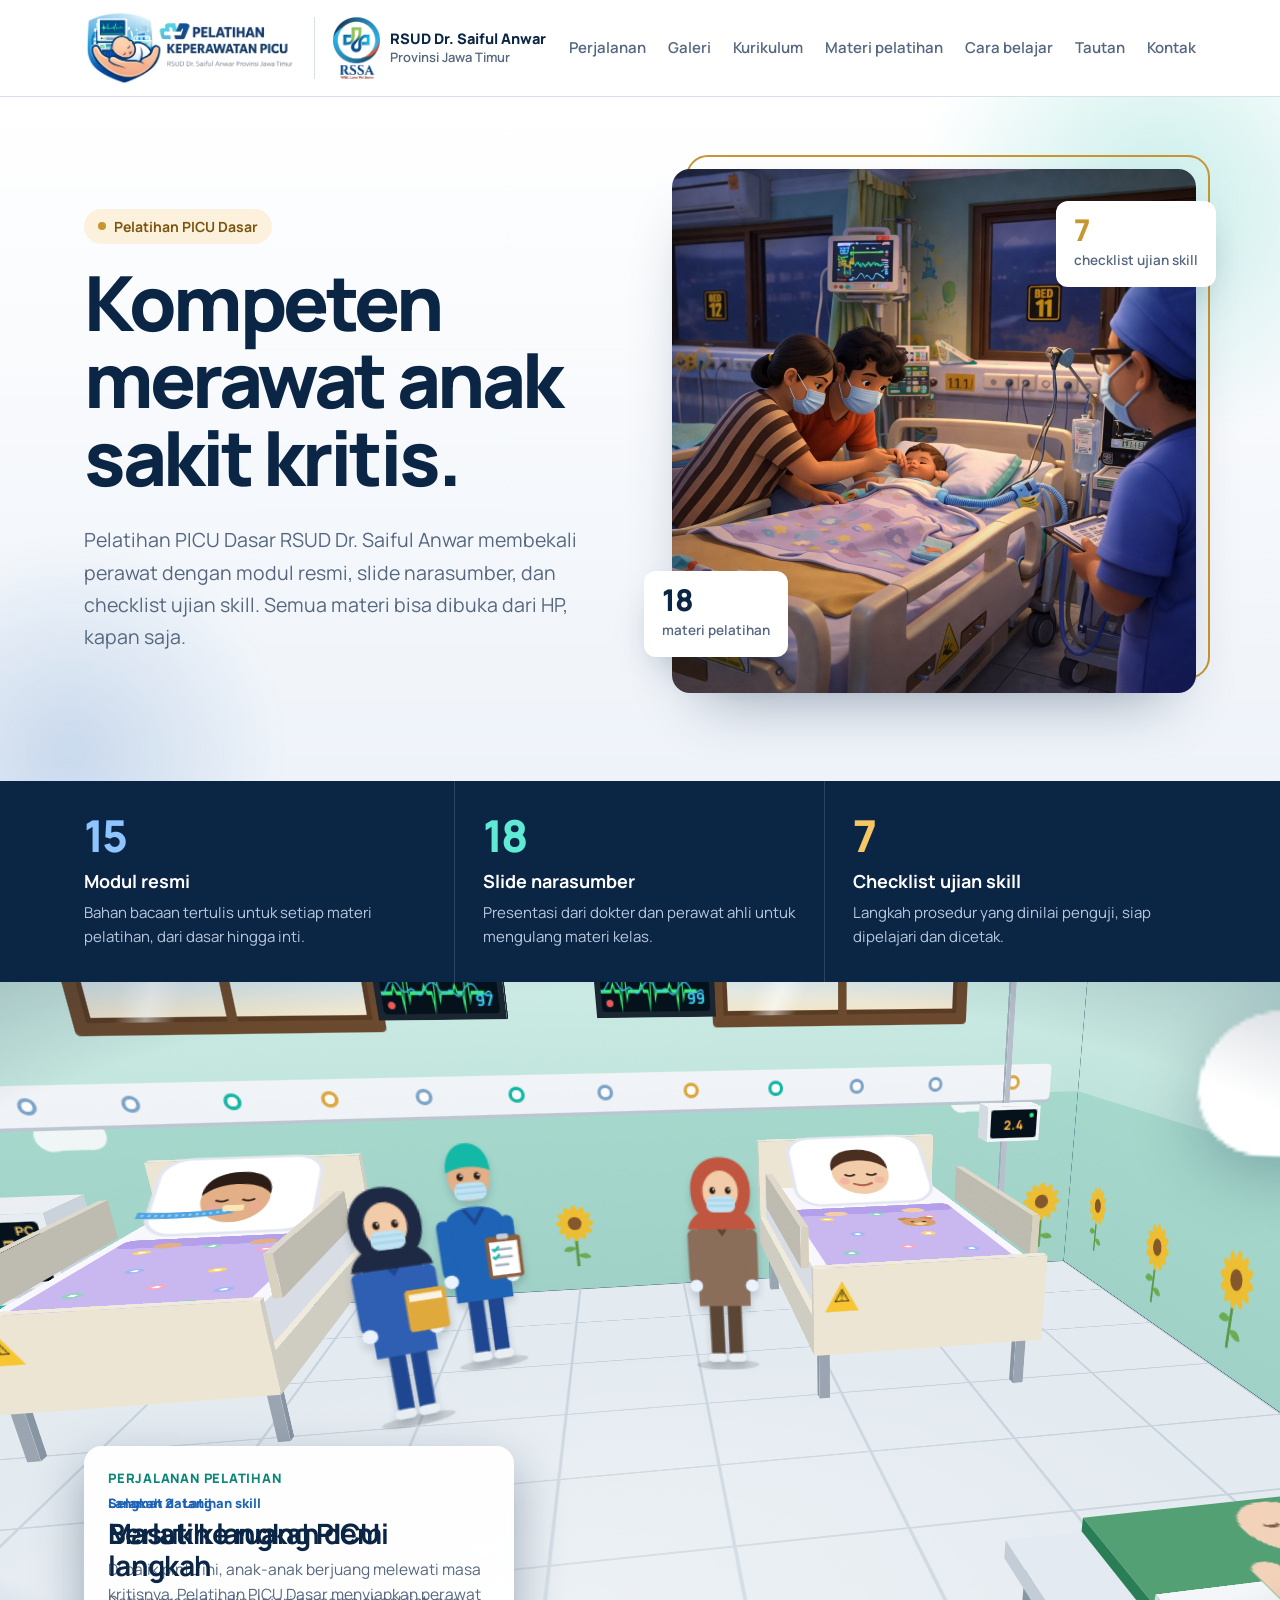
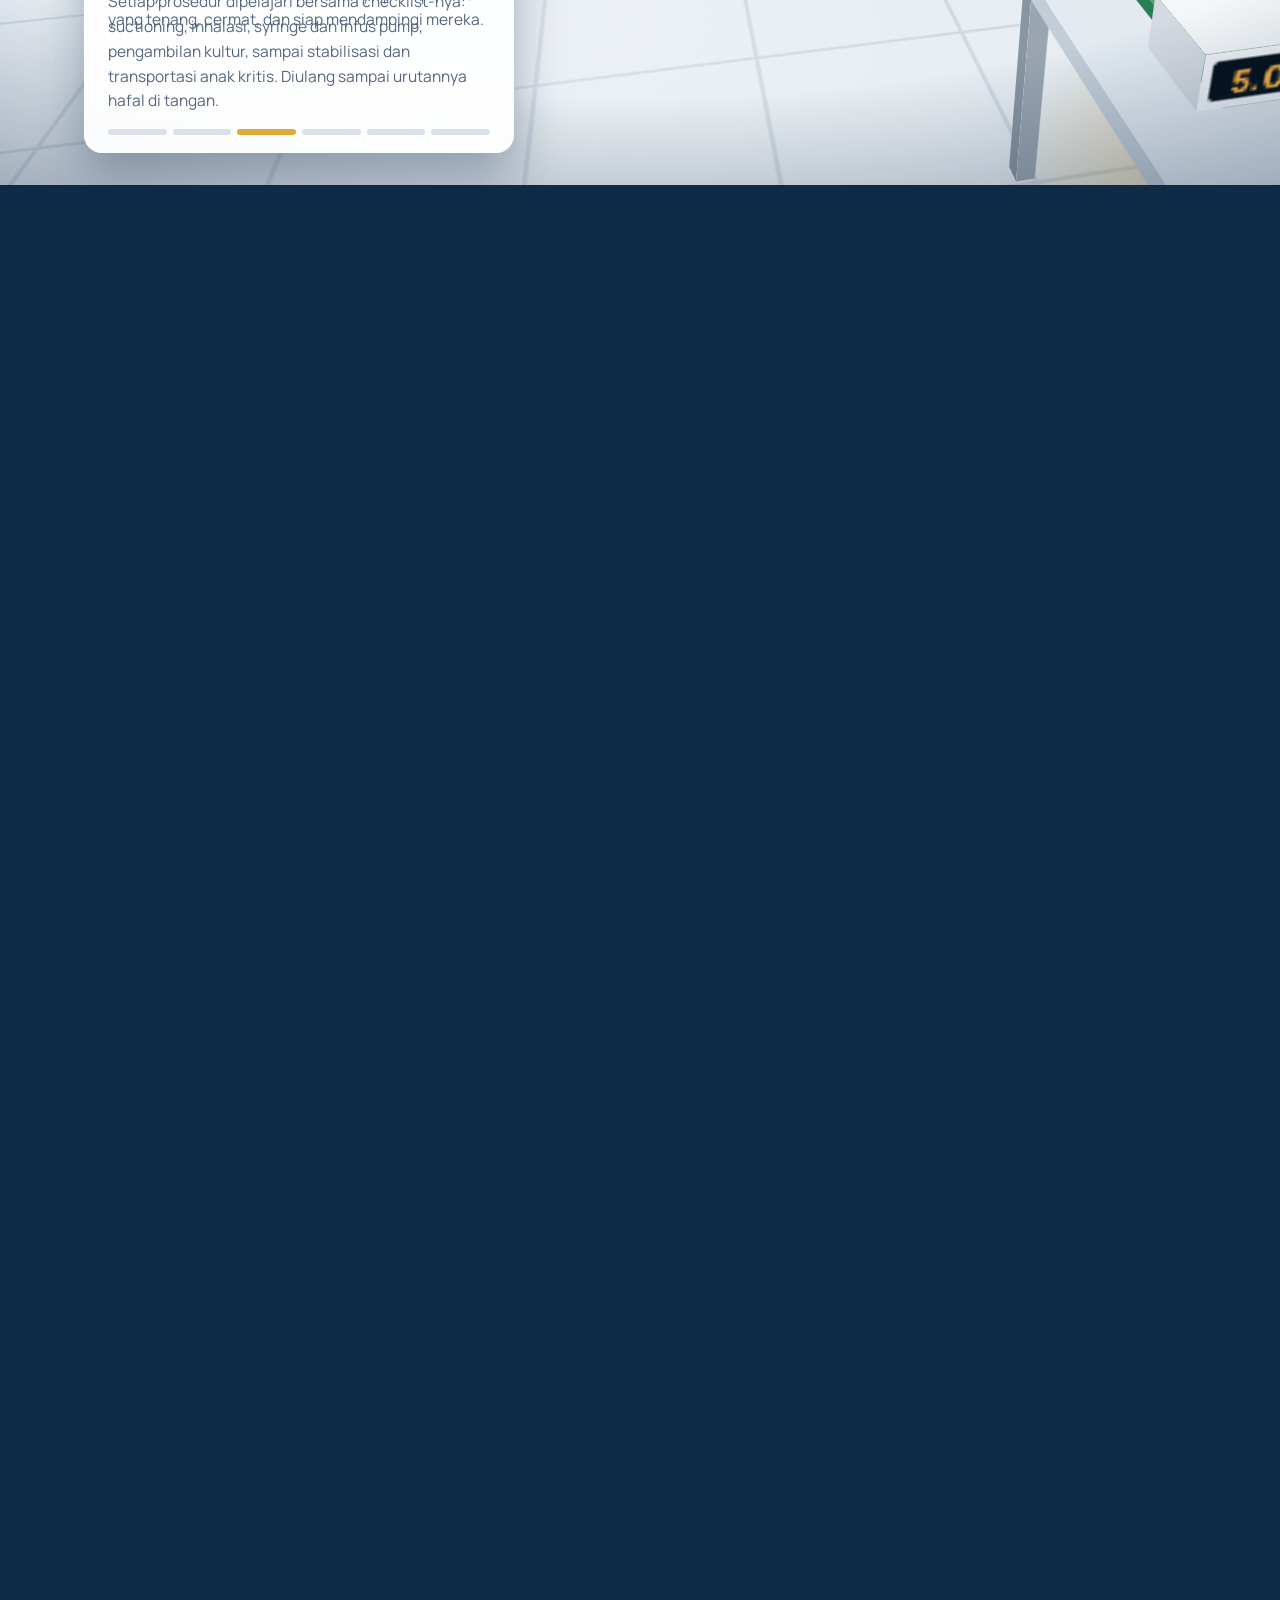
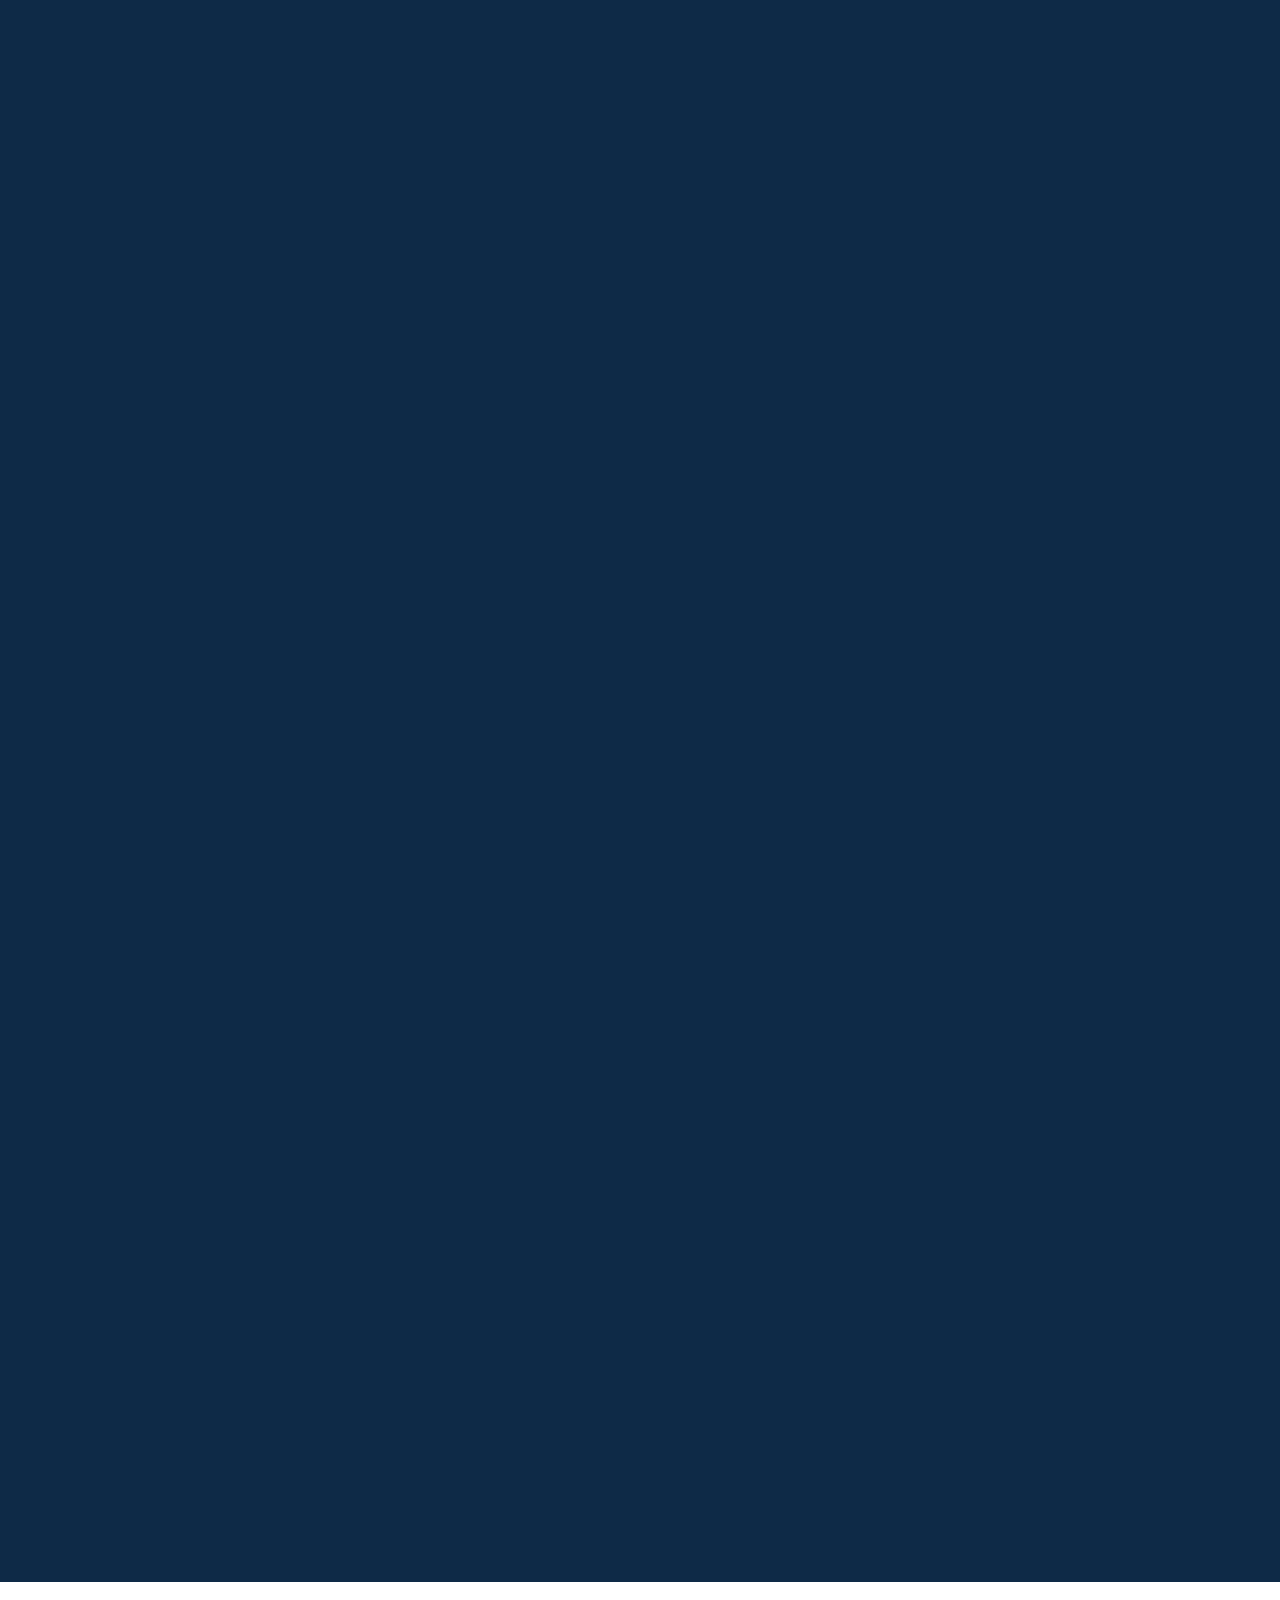
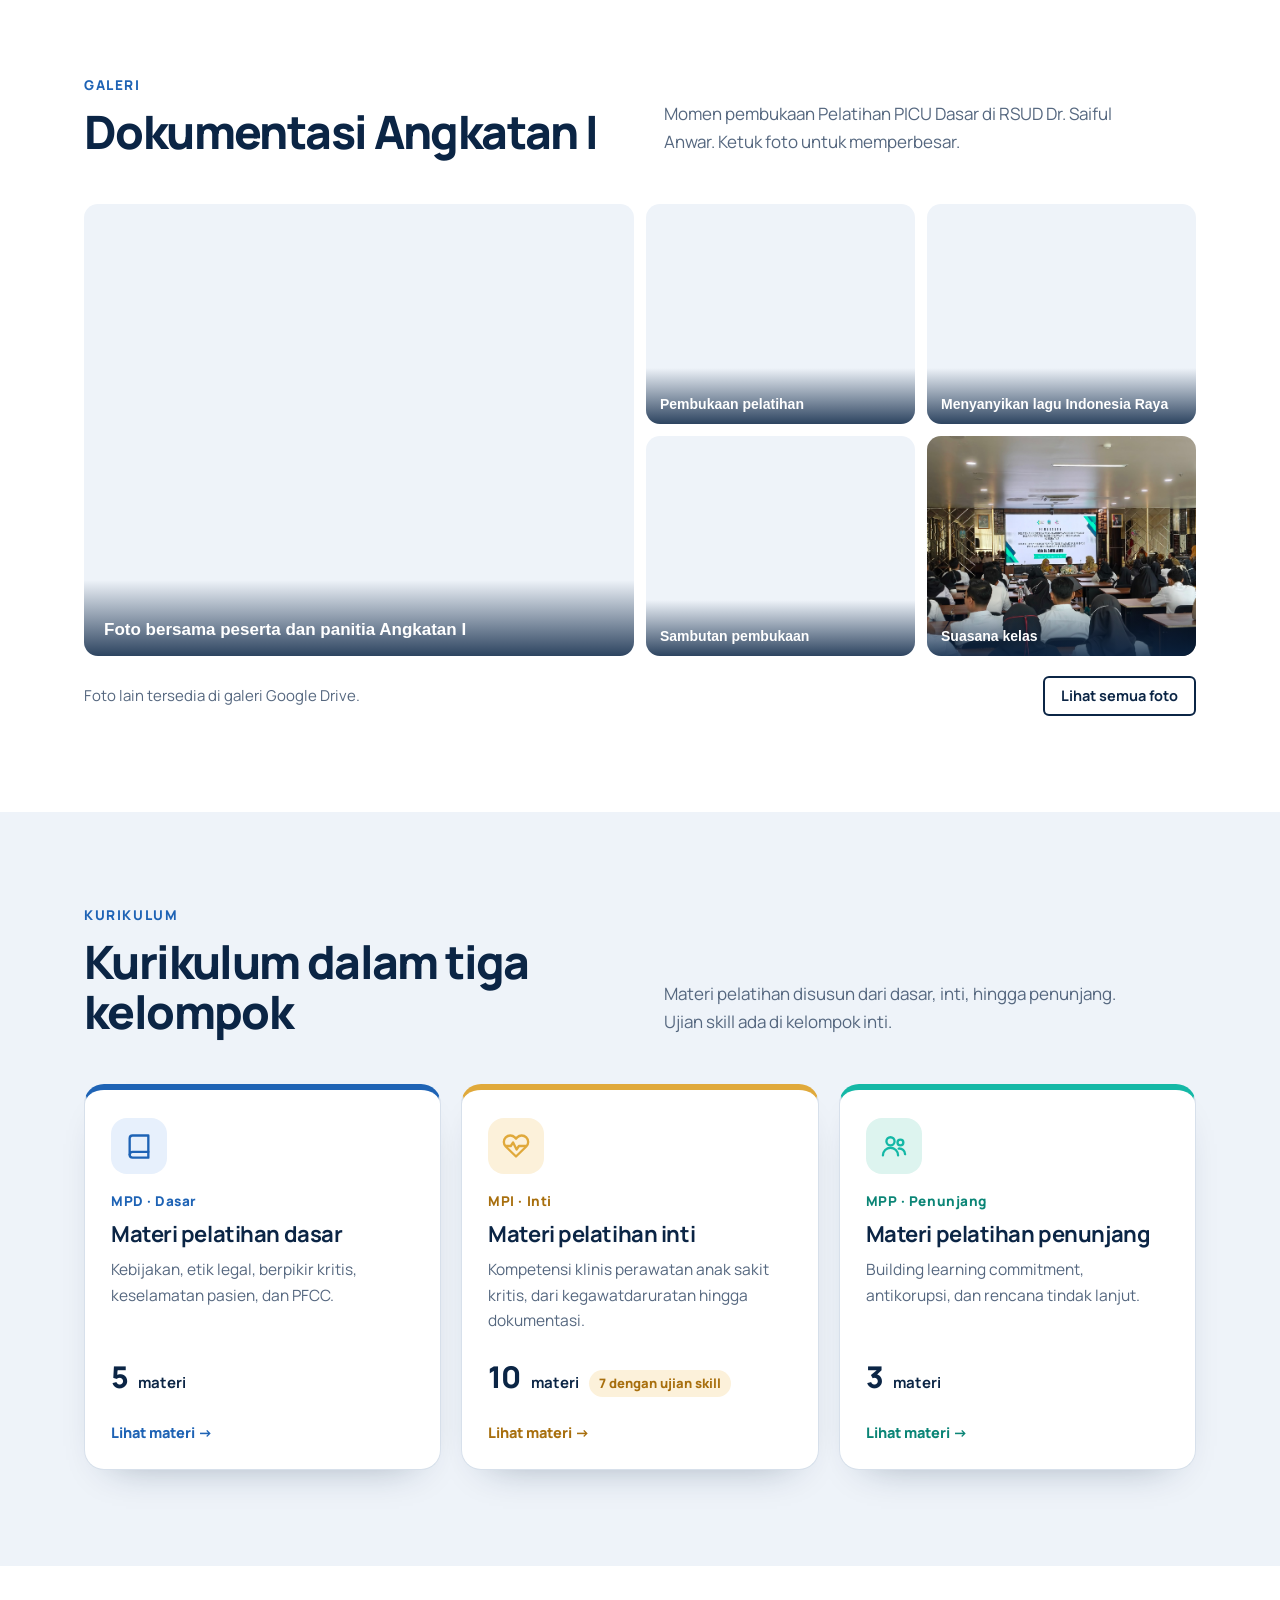
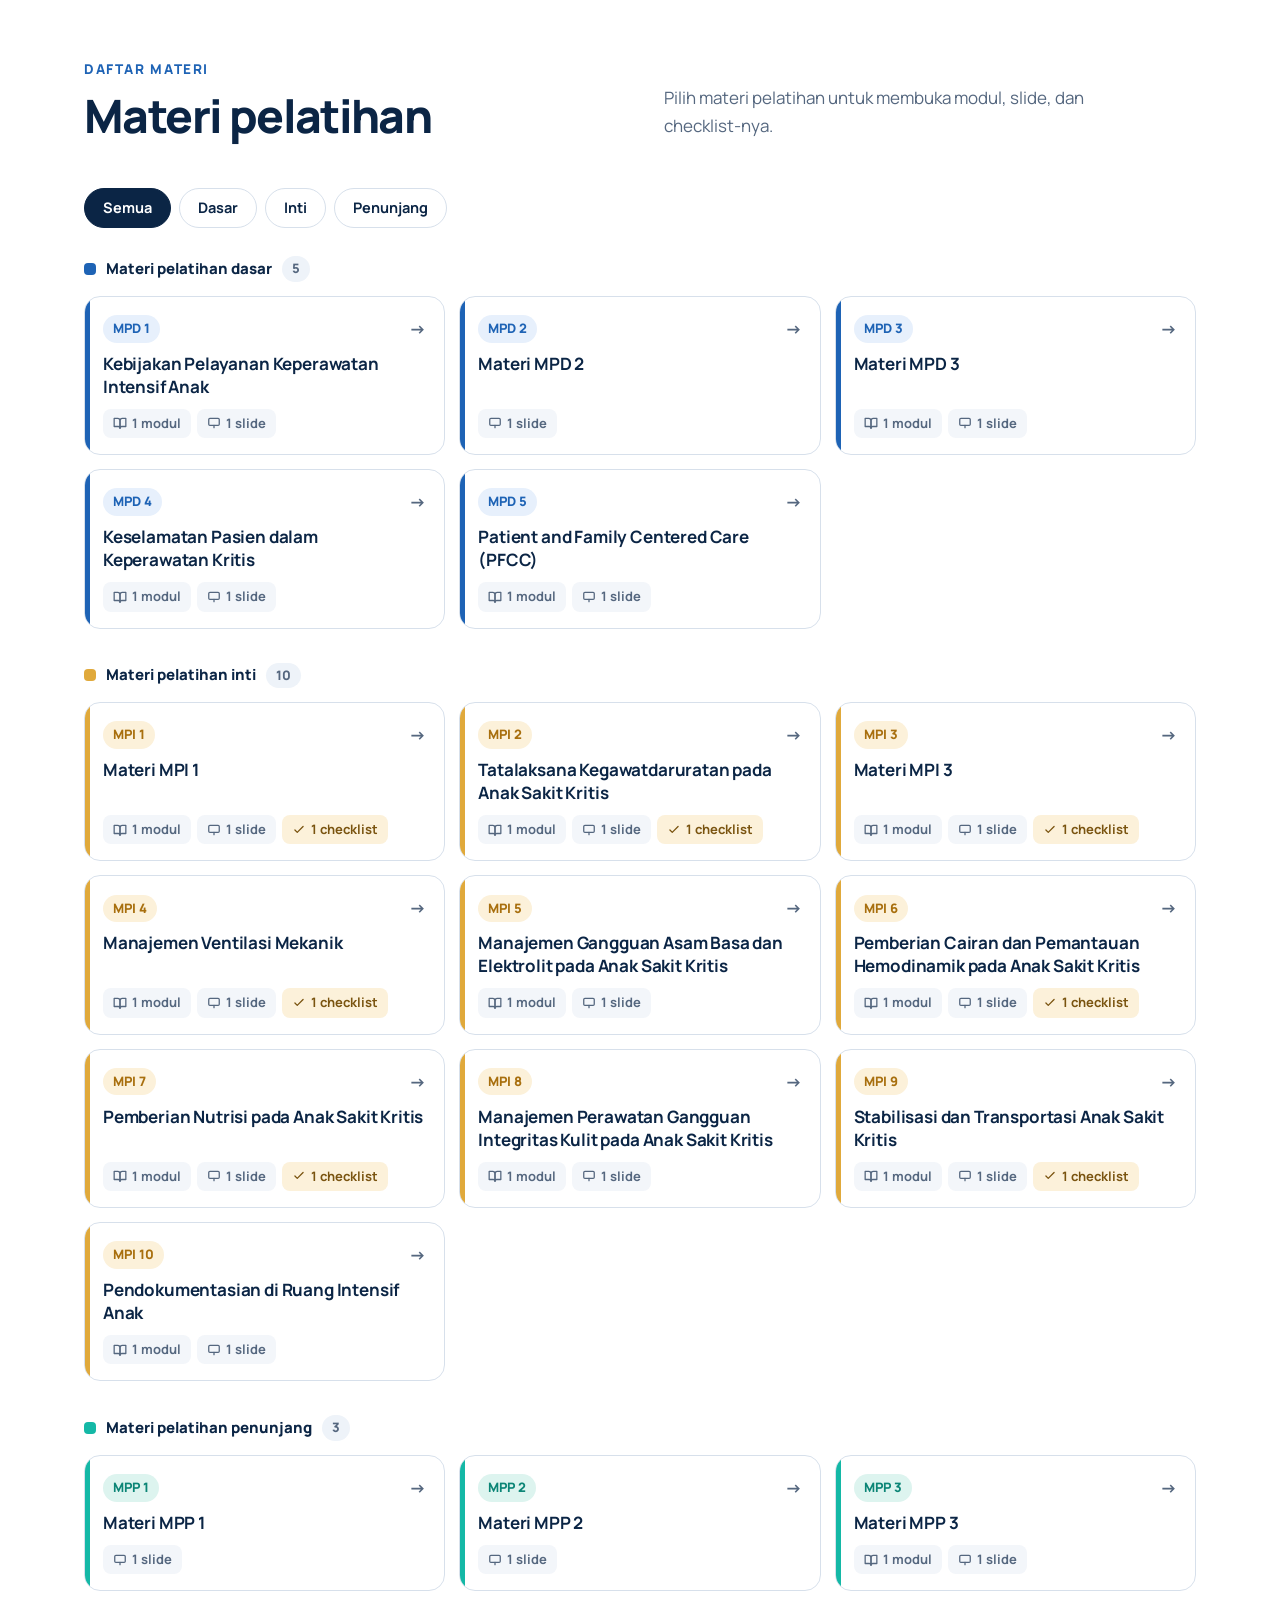
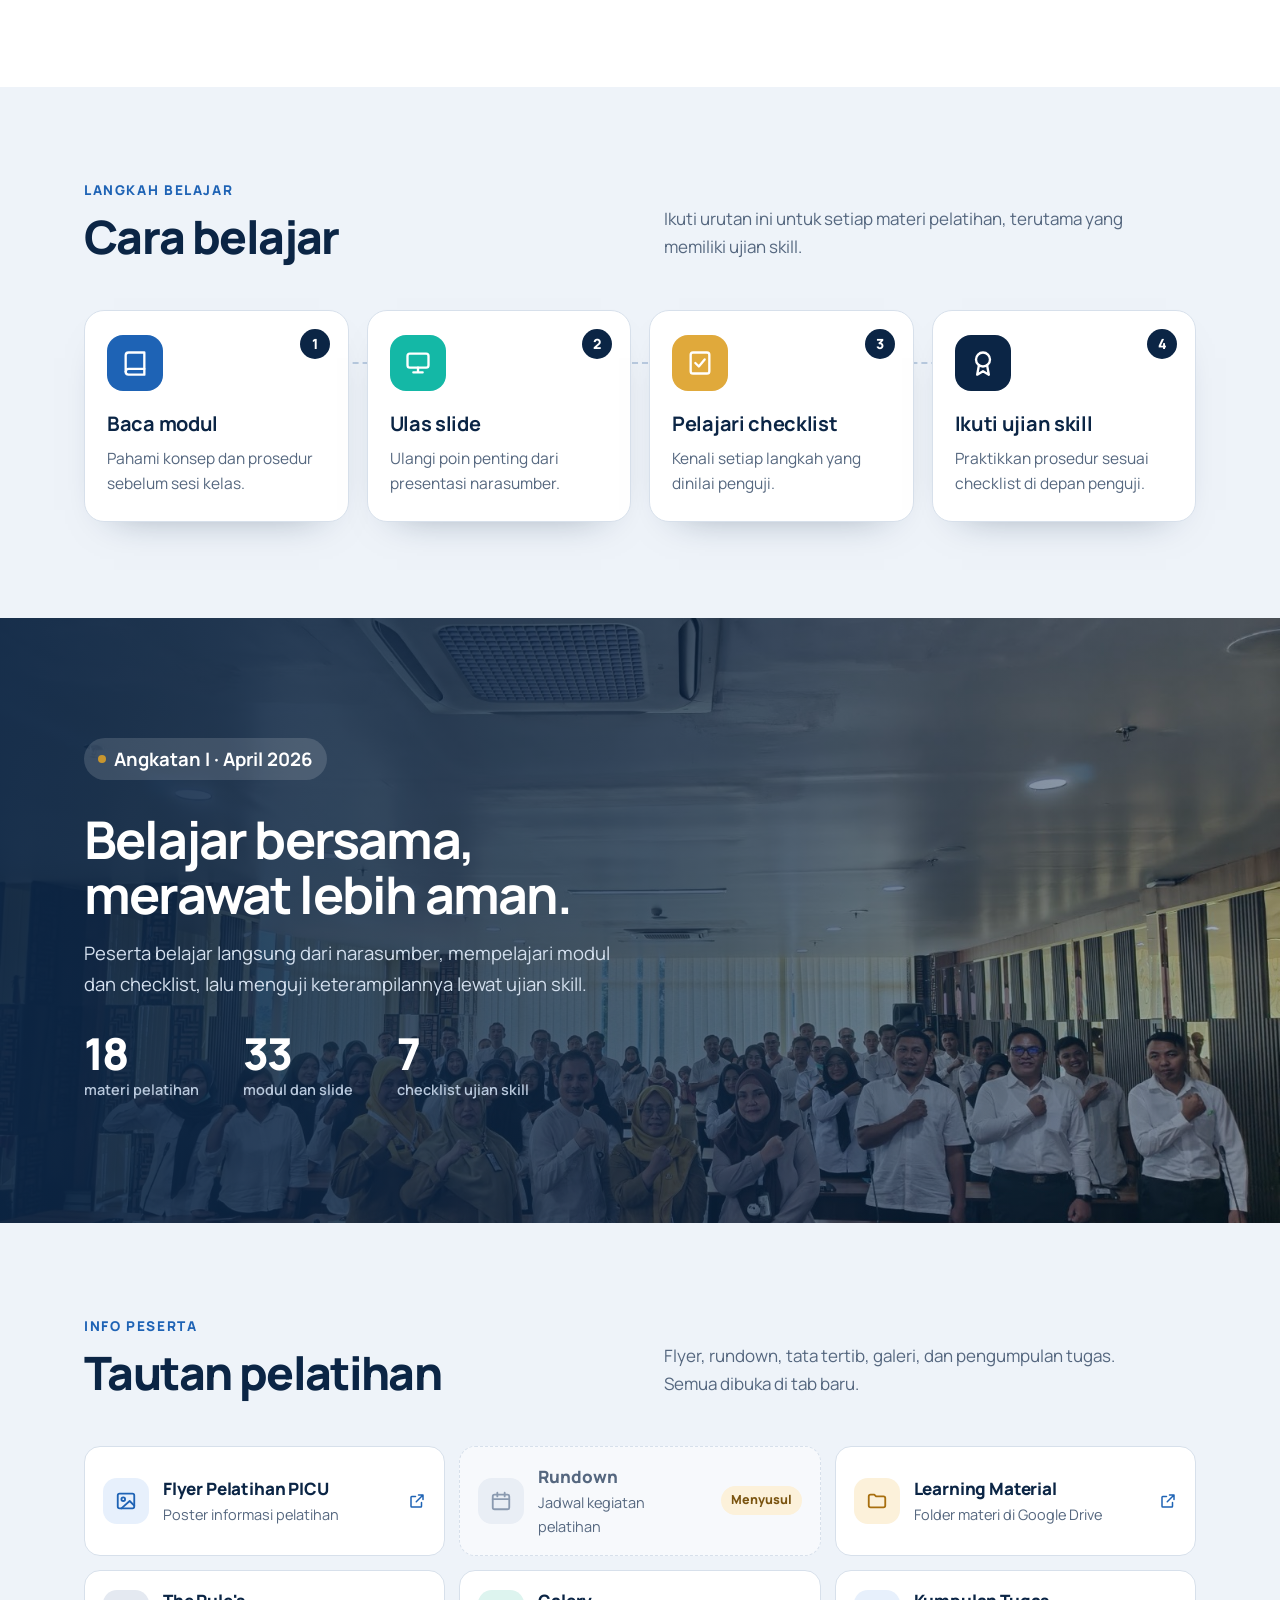
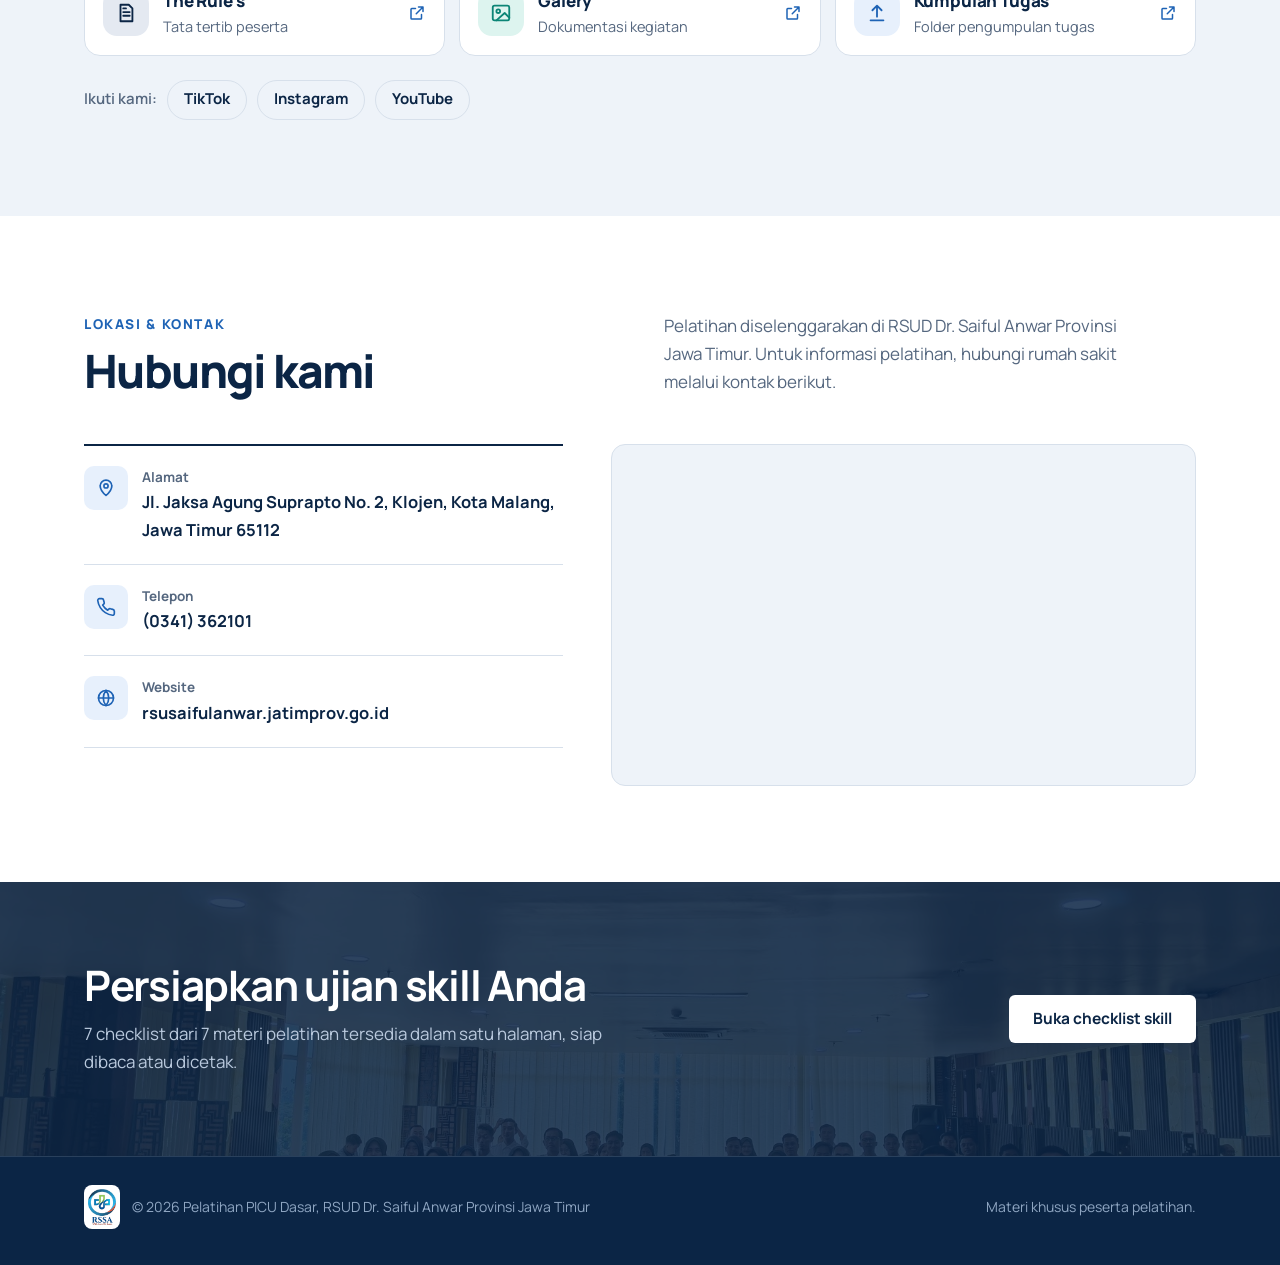
==== commit 1ab50c68: "Menu ☰ di HP/tablet, tinggi header otomatis untuk animasi 3D - Tombol menu membuka daftar pintasan (" ====
--- a/index.html
+++ b/index.html
@@ -36,7 +36,7 @@
     --wrap:1160px;
   }
   *{box-sizing:border-box}
-  html{scroll-behavior:smooth}
+  html{scroll-behavior:smooth;scroll-padding-top:var(--hdr,96px)}
   @media (prefers-reduced-motion:reduce){html{scroll-behavior:auto}*{transition:none!important}}
   body{margin:0;background:var(--white);color:var(--text);font-family:Manrope,system-ui,sans-serif;
     font-size:17px;line-height:1.65;-webkit-font-smoothing:antialiased}
@@ -269,6 +269,22 @@
   nav{gap:22px}
   @media (max-width:1180px){.rssa > span{display:none}}
   @media (max-width:1024px){nav a.link{display:none}}
+  /* menu HP/tablet: tombol ☰ membuka daftar pintasan */
+  .menu-btn{display:none;width:46px;height:46px;border:1.5px solid var(--line);border-radius:10px;background:var(--white);color:var(--navy);
+    align-items:center;justify-content:center;cursor:pointer;flex:none;padding:0}
+  .menu-btn svg{width:24px;height:24px}
+  .menu-btn path{transition:transform .2s,opacity .2s;transform-origin:center}
+  .menu-btn[aria-expanded="true"] .l1{transform:translateY(5px) rotate(45deg)}
+  .menu-btn[aria-expanded="true"] .l2{opacity:0}
+  .menu-btn[aria-expanded="true"] .l3{transform:translateY(-5px) rotate(-45deg)}
+  @media (max-width:1024px){
+    .menu-btn{display:inline-flex}
+    nav{position:absolute;left:0;right:0;top:100%;background:var(--white);border-bottom:1px solid var(--line);
+      box-shadow:0 18px 30px rgba(11,37,69,.12);flex-direction:column;align-items:stretch;gap:0;padding:6px 16px 12px;display:none}
+    nav.open{display:flex}
+    nav.open a.link{display:block;padding:13px 6px;font-size:16px;color:var(--navy);border-bottom:1px solid var(--line)}
+    nav.open a.link:last-child{border-bottom:0}
+  }
   @media (max-width:640px){.bar{min-height:76px}.brand img{height:54px}.rssa{padding-left:12px}.rssa img{height:46px}.logos{gap:12px}}
   .hero .lead{margin-bottom:0}
 
@@ -399,7 +415,10 @@
       <a class="brand" href="#top" aria-label="Pelatihan PICU Dasar, RSUD Dr. Saiful Anwar"><img src="img/logo-pelatihan.png" alt="Logo Pelatihan Keperawatan PICU RSUD Dr. Saiful Anwar"></a>
       <span class="rssa"><img src="img/logo-rssa.png" alt="Logo RSUD Dr. Saiful Anwar"><span><b>RSUD Dr. Saiful Anwar</b>Provinsi Jawa Timur</span></span>
     </div>
-    <nav aria-label="Navigasi utama">
+    <button class="menu-btn" type="button" aria-expanded="false" aria-controls="menu-utama" aria-label="Buka menu">
+      <svg viewBox="0 0 24 24" fill="none" stroke="currentColor" stroke-width="2.2" stroke-linecap="round" aria-hidden="true"><path class="l1" d="M4 7h16"/><path class="l2" d="M4 12h16"/><path class="l3" d="M4 17h16"/></svg>
+    </button>
+    <nav id="menu-utama" aria-label="Navigasi utama">
       <a class="link" href="#perjalanan">Perjalanan</a>
       <a class="link" href="#galeri">Galeri</a>
       <a class="link" href="#kelompok">Kurikulum</a>
@@ -594,6 +613,23 @@
   </div>
 </dialog>
 
+<script>
+  // menu ☰ di HP/tablet + tinggi header untuk animasi 3D yang menempel
+  (function () {
+    const hdr = document.querySelector('header'), btn = document.querySelector('.menu-btn'), nav = document.getElementById('menu-utama');
+    const setH = () => document.documentElement.style.setProperty('--hdr', hdr.offsetHeight + 'px');
+    setH(); addEventListener('resize', setH);
+    const close = () => { nav.classList.remove('open'); btn.setAttribute('aria-expanded', 'false'); btn.setAttribute('aria-label', 'Buka menu'); };
+    btn.addEventListener('click', () => {
+      const open = !nav.classList.contains('open');
+      nav.classList.toggle('open', open);
+      btn.setAttribute('aria-expanded', open); btn.setAttribute('aria-label', open ? 'Tutup menu' : 'Buka menu');
+    });
+    nav.addEventListener('click', e => { if (e.target.closest('a')) close(); });
+    addEventListener('keydown', e => { if (e.key === 'Escape') close(); });
+    document.addEventListener('click', e => { if (!hdr.contains(e.target)) close(); });
+  })();
+</script>
 <script src="materi.js"></script>
 <script src="ruang3d.js" defer></script>
 <script>
--- a/ruang3d.css
+++ b/ruang3d.css
@@ -1,11 +1,12 @@
 /* Ruang PICU 3D — seksi "Perjalanan pelatihan" */
 #perjalanan{position:relative;height:600vh;background:#0E2A47}
-.r3-sticky{position:sticky;top:72px;height:calc(100vh - 72px);height:calc(100svh - 72px);overflow:hidden;
+.r3-sticky{position:sticky;top:var(--hdr,72px);height:calc(100vh - var(--hdr,72px));height:calc(100svh - var(--hdr,72px));overflow:hidden;
   background:radial-gradient(120% 90% at 50% 30%,#163C63 0%,#0B2545 70%)}
 .r3-view{position:absolute;left:50%;top:50%;width:1200px;height:700px;margin:-350px 0 0 -600px;perspective:900px;
   transform:translate(var(--dx,0),var(--dy,0)) scale(var(--s,1))}
-.r3-world{position:absolute;left:50%;top:50%;width:0;height:0;transform-style:preserve-3d;will-change:transform}
-.r3-f{position:absolute;left:0;top:0;overflow:hidden}
+.r3-world{position:absolute;left:50%;top:50%;width:0;height:0;transform-style:preserve-3d;-webkit-transform-style:preserve-3d}
+/* sisi belakang tidak digambar: lebih ringan & mencegah kedip di Safari iPhone */
+.r3-f{position:absolute;left:0;top:0;overflow:hidden;backface-visibility:hidden;-webkit-backface-visibility:hidden}
 .r3-f svg{display:block;width:100%;height:100%}
 .sh0{background:var(--c)}
 .sh1{background:linear-gradient(rgba(11,37,69,.13),rgba(11,37,69,.13)) var(--c)}
@@ -143,6 +144,17 @@
   .r3-hint{top:12px;bottom:auto;right:auto;left:50%;transform:translateX(-50%);font-size:13px}
 }
 
+/* saat kamera melaju (gulir cepat) animasi kecil dijeda supaya HP tidak berat */
+#perjalanan.r3-moving .r3-world *{animation-play-state:paused!important}
+/* HP: matikan efek yang berat di-render */
+@media (max-width:700px),(pointer:coarse){
+  .r3-card{backdrop-filter:none;-webkit-backdrop-filter:none;background:#fff}
+  .r3-ceil i{box-shadow:none}
+  .r3-who{animation:none}
+  .r3-who svg,.r3-medal svg{filter:none}
+  .r3-step{transition:opacity .25s,visibility .25s;transform:none}
+}
+
 @keyframes r3scroll{to{transform:translateX(-50%)}}
 @keyframes r3blink{50%{opacity:0}}
 @keyframes r3bob{50%{transform:translateY(-6px)}}
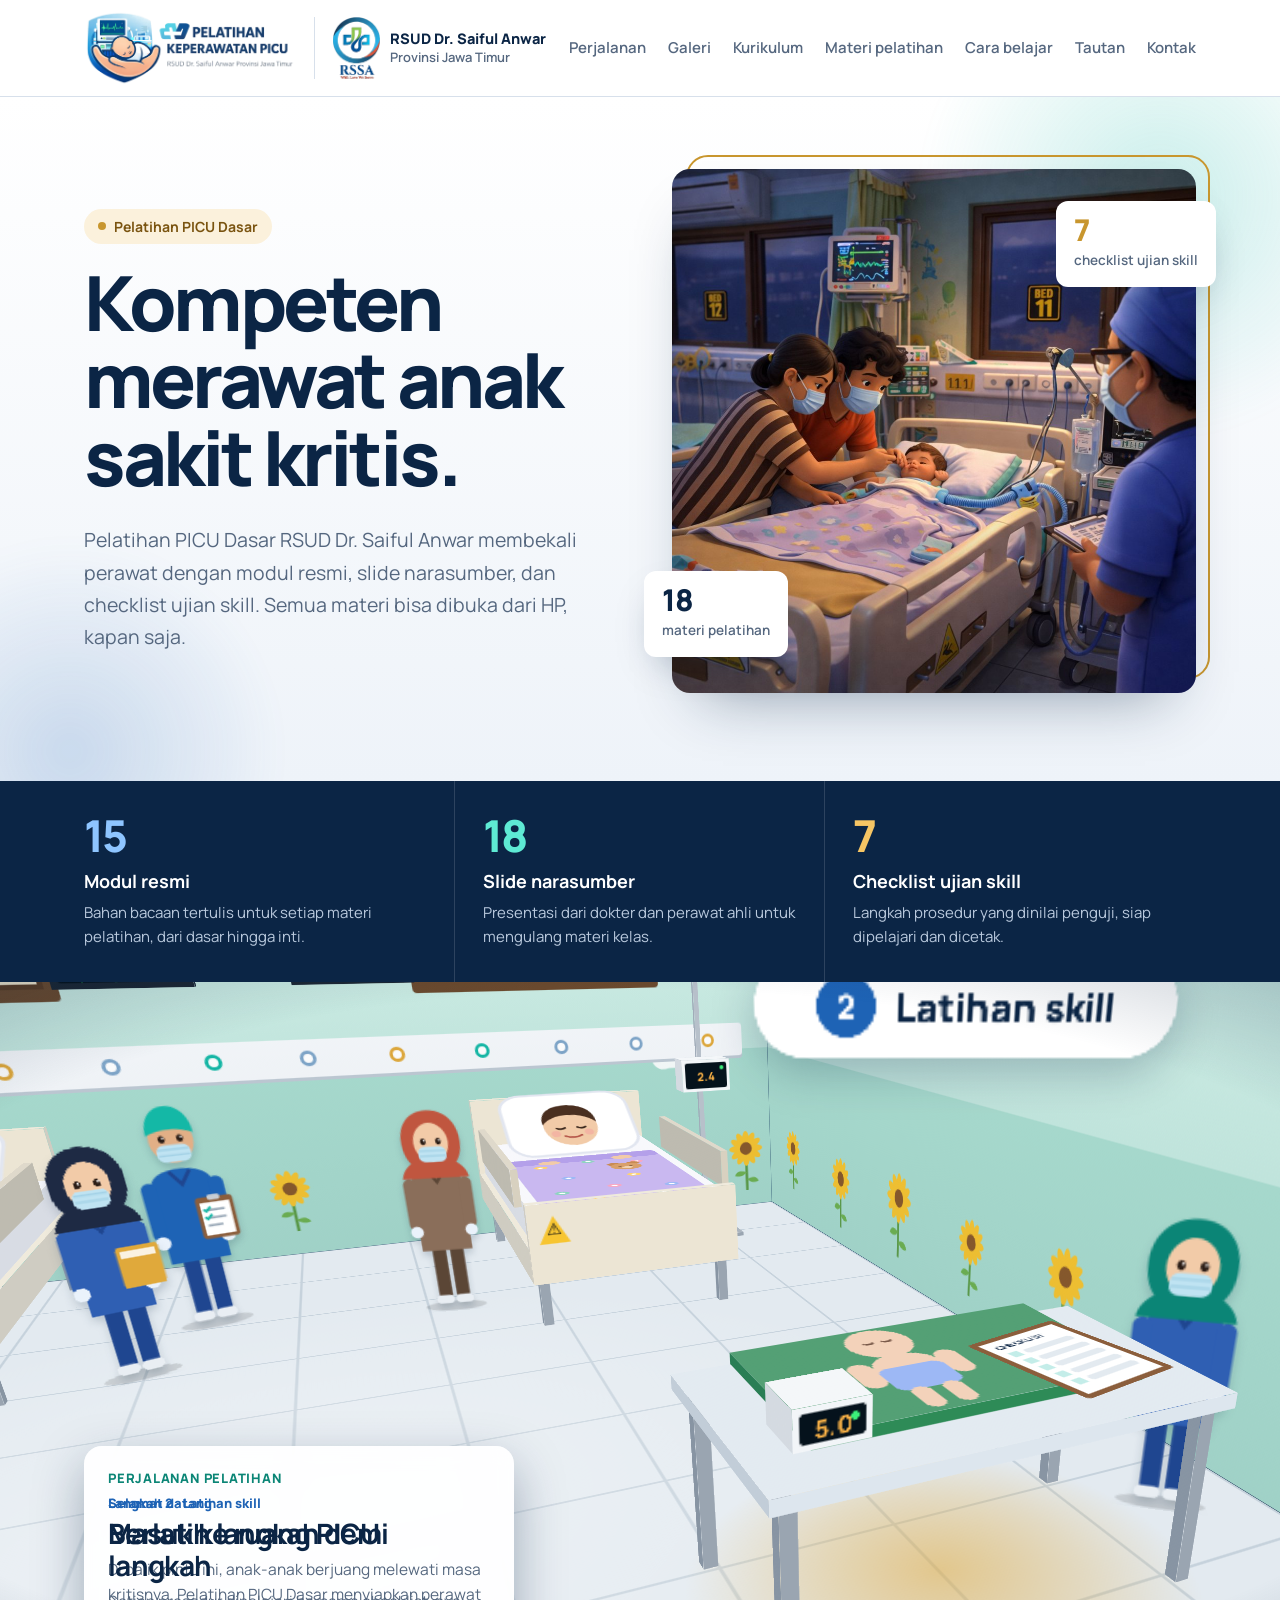
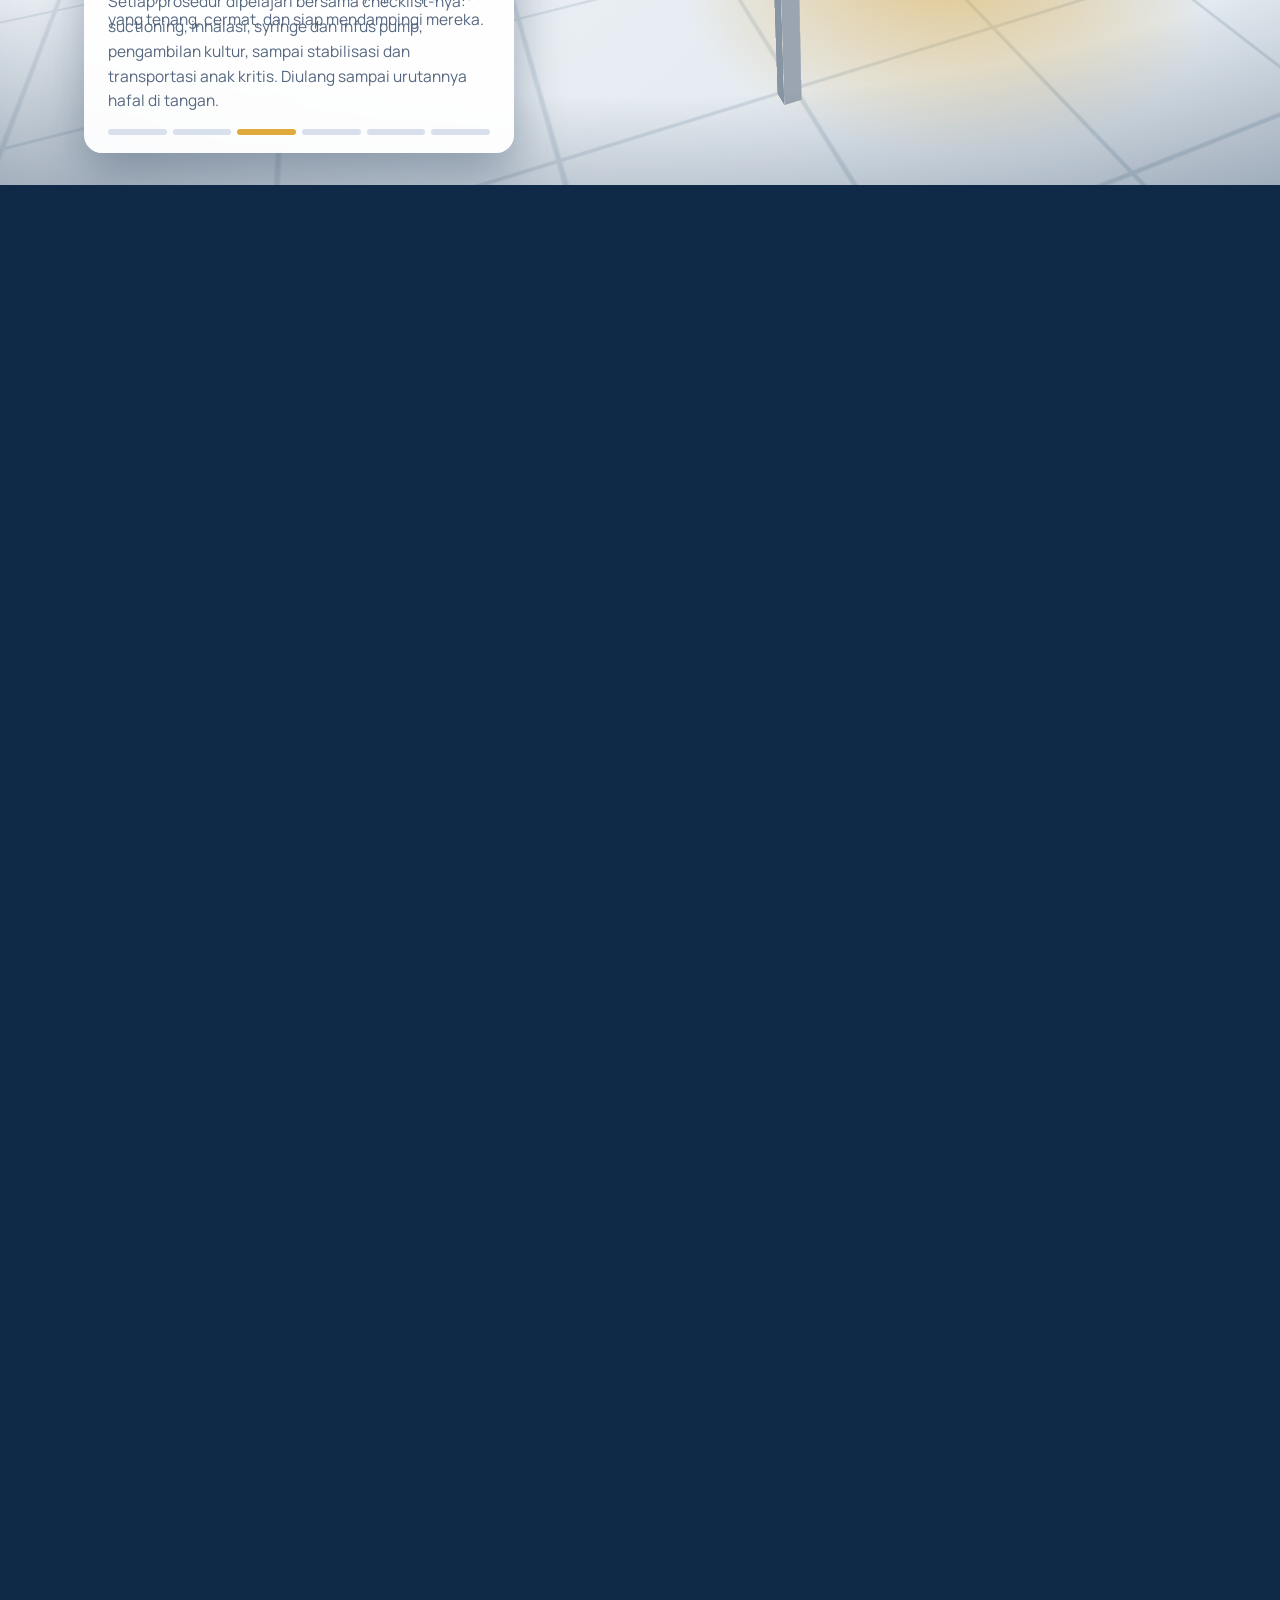
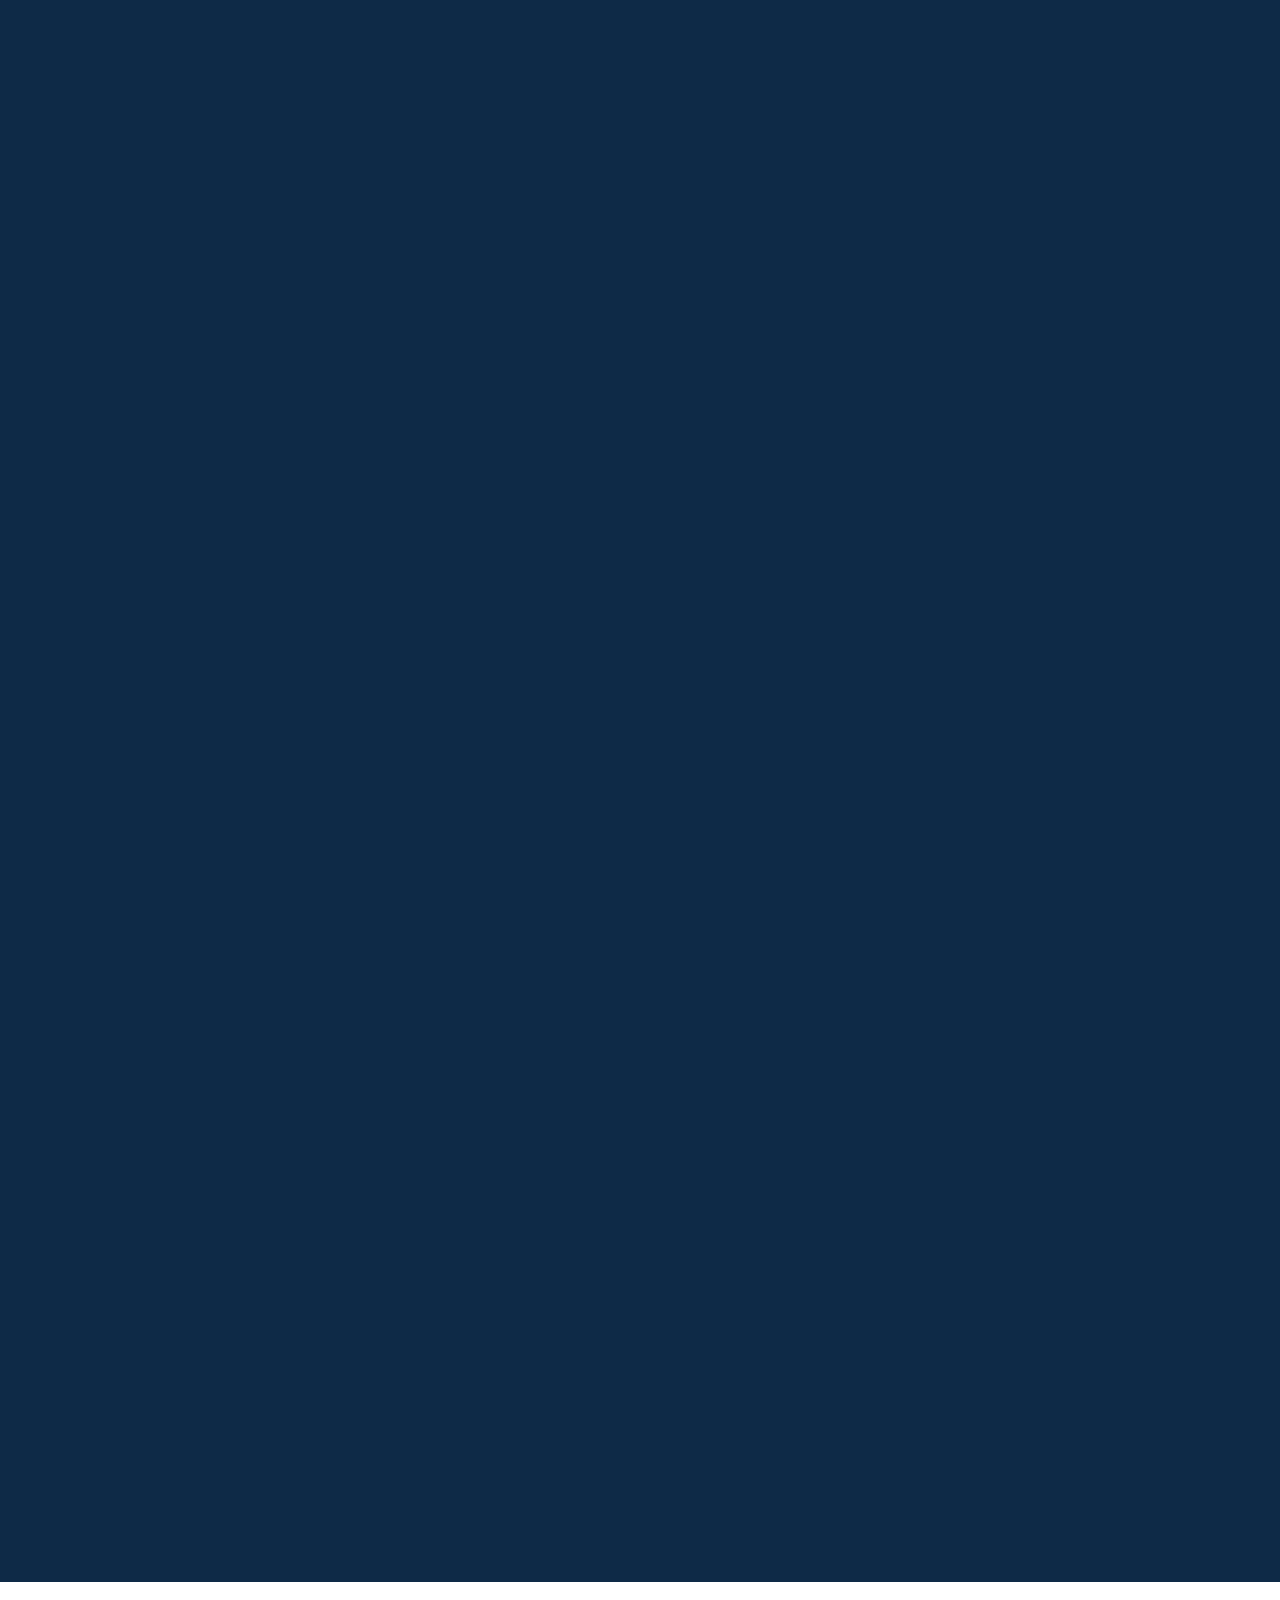
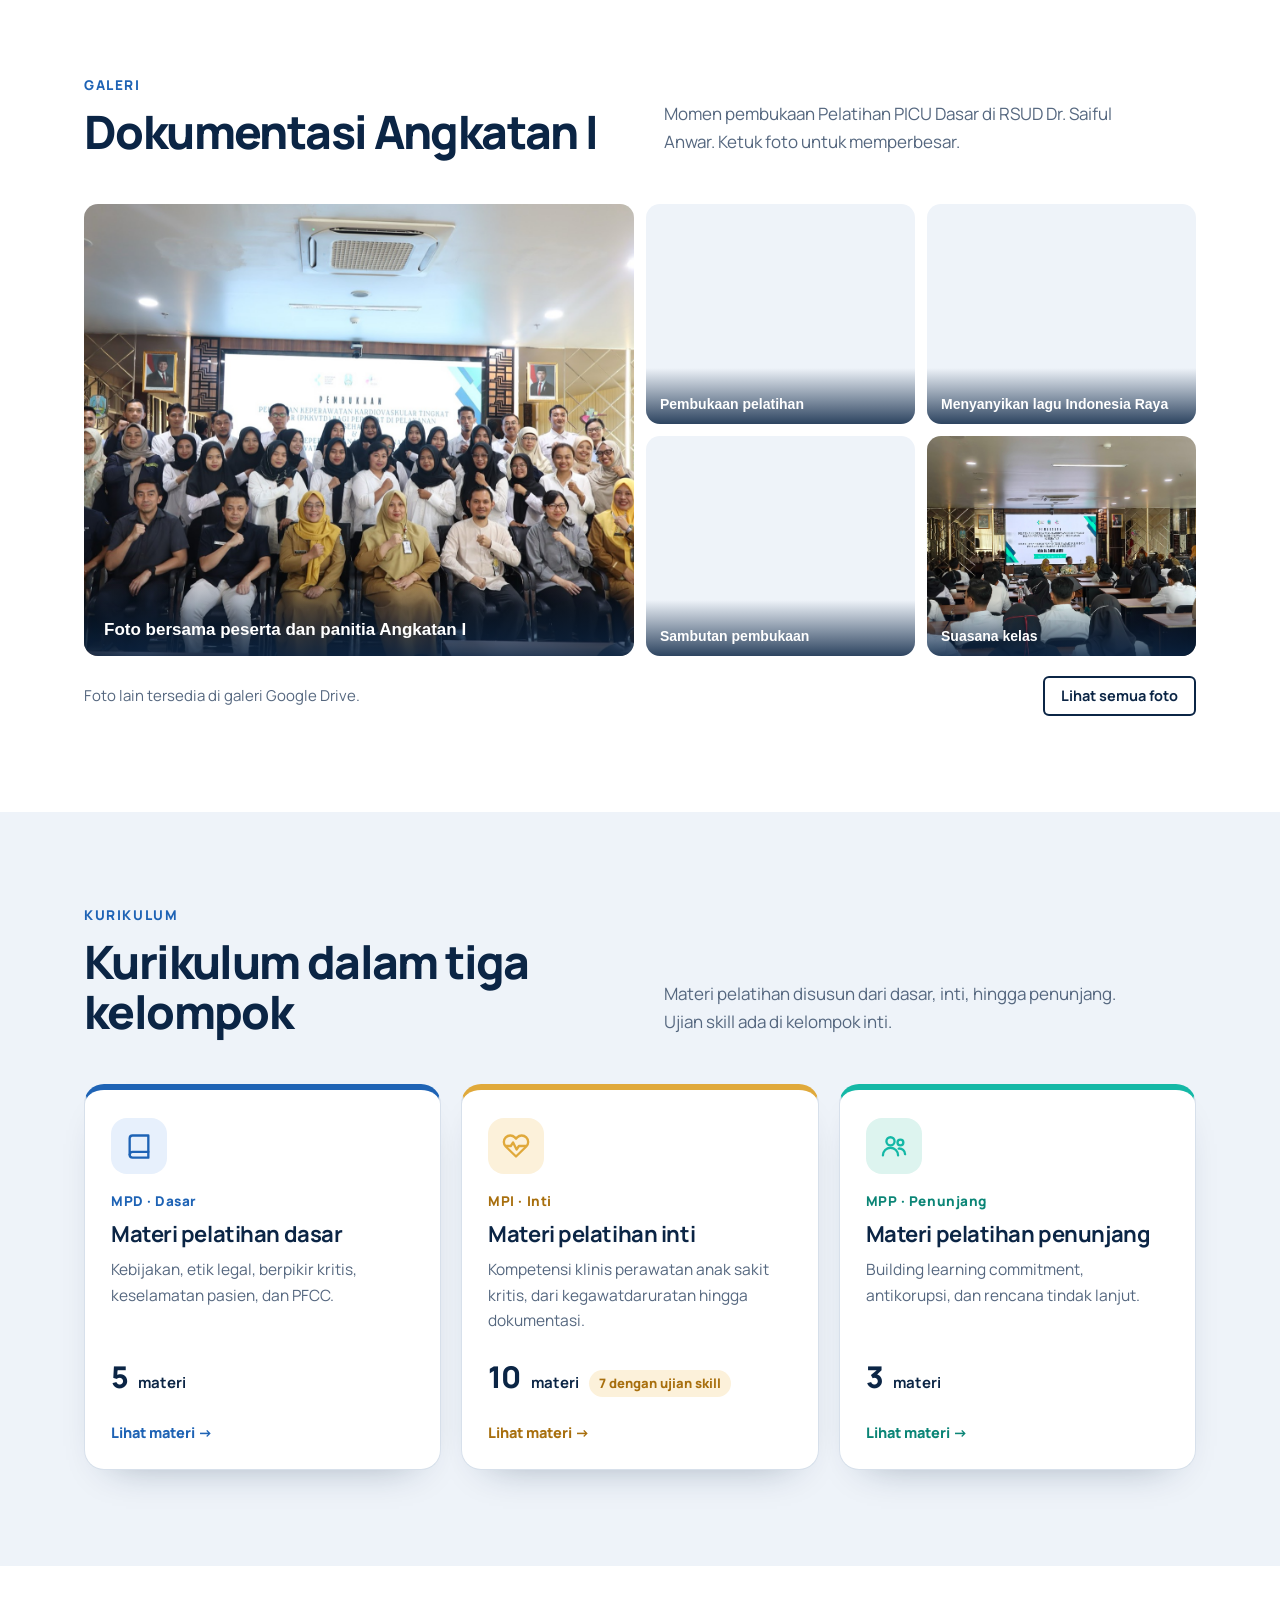
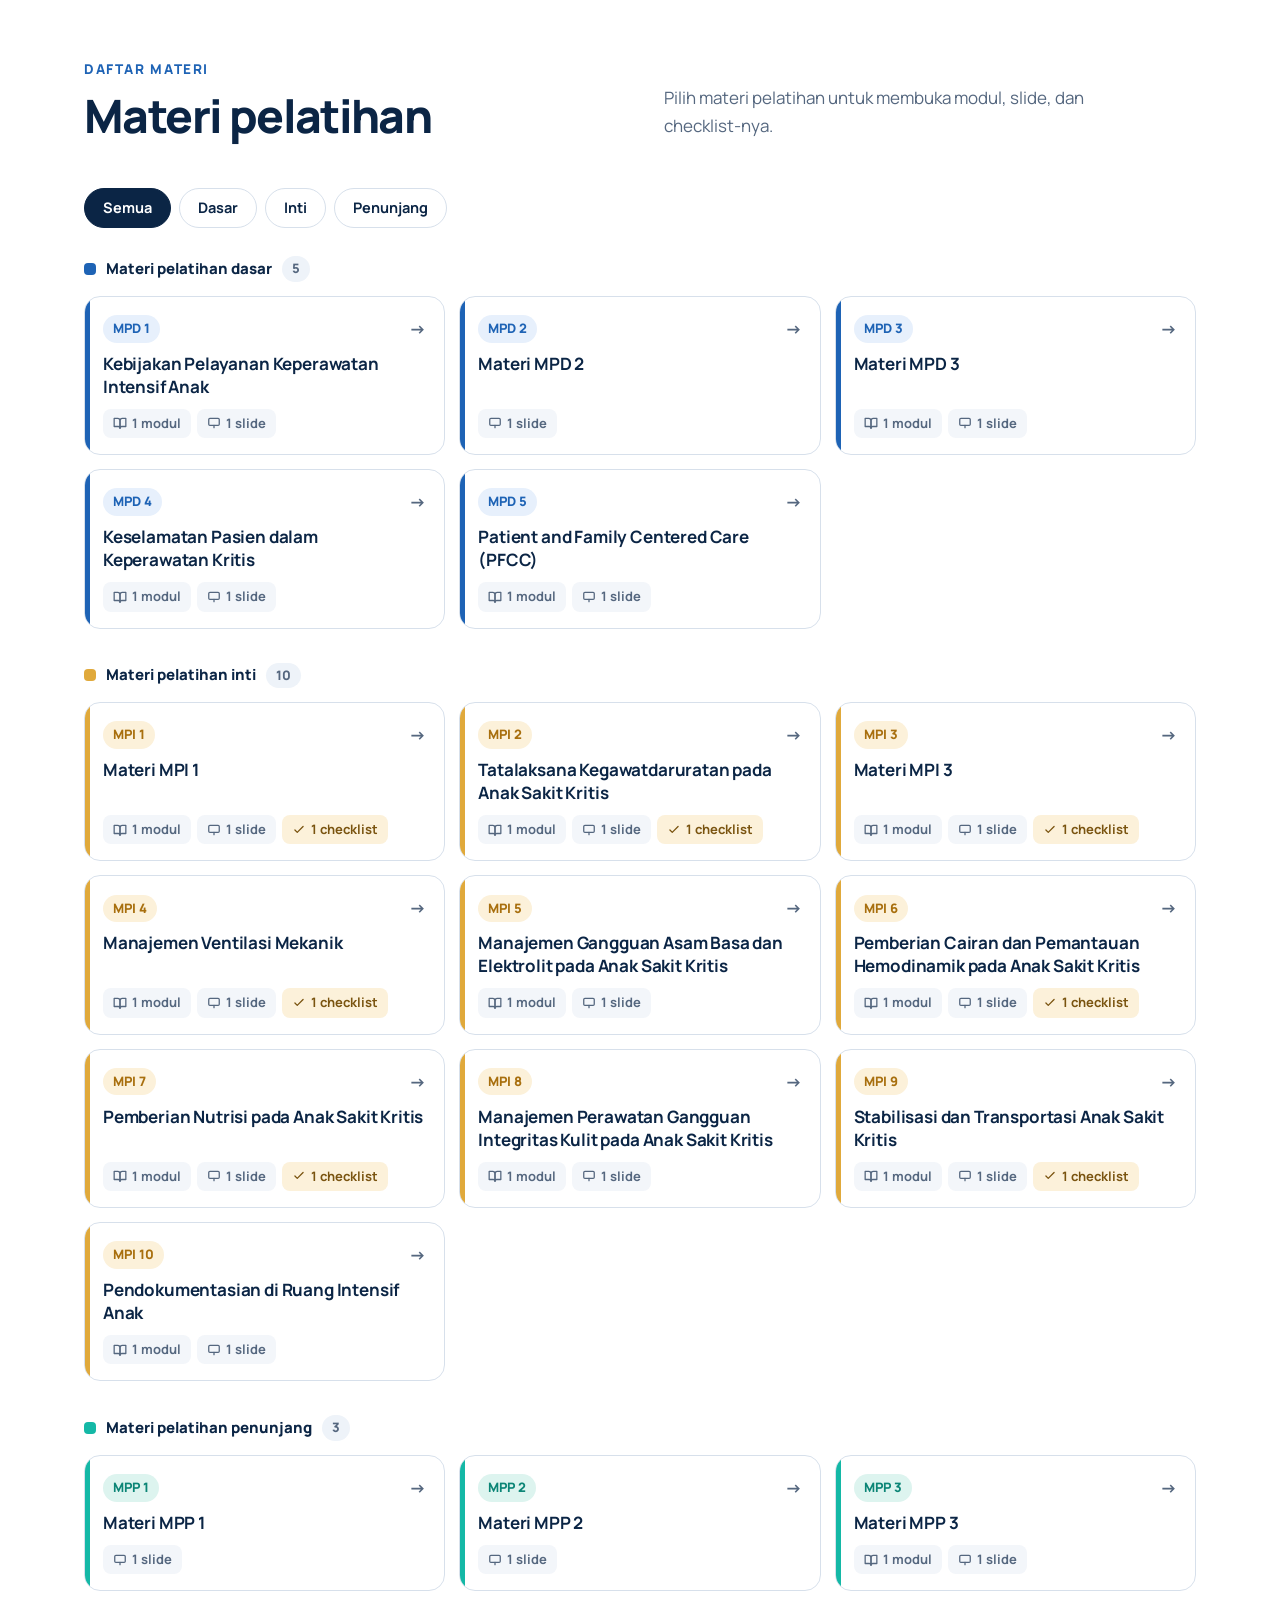
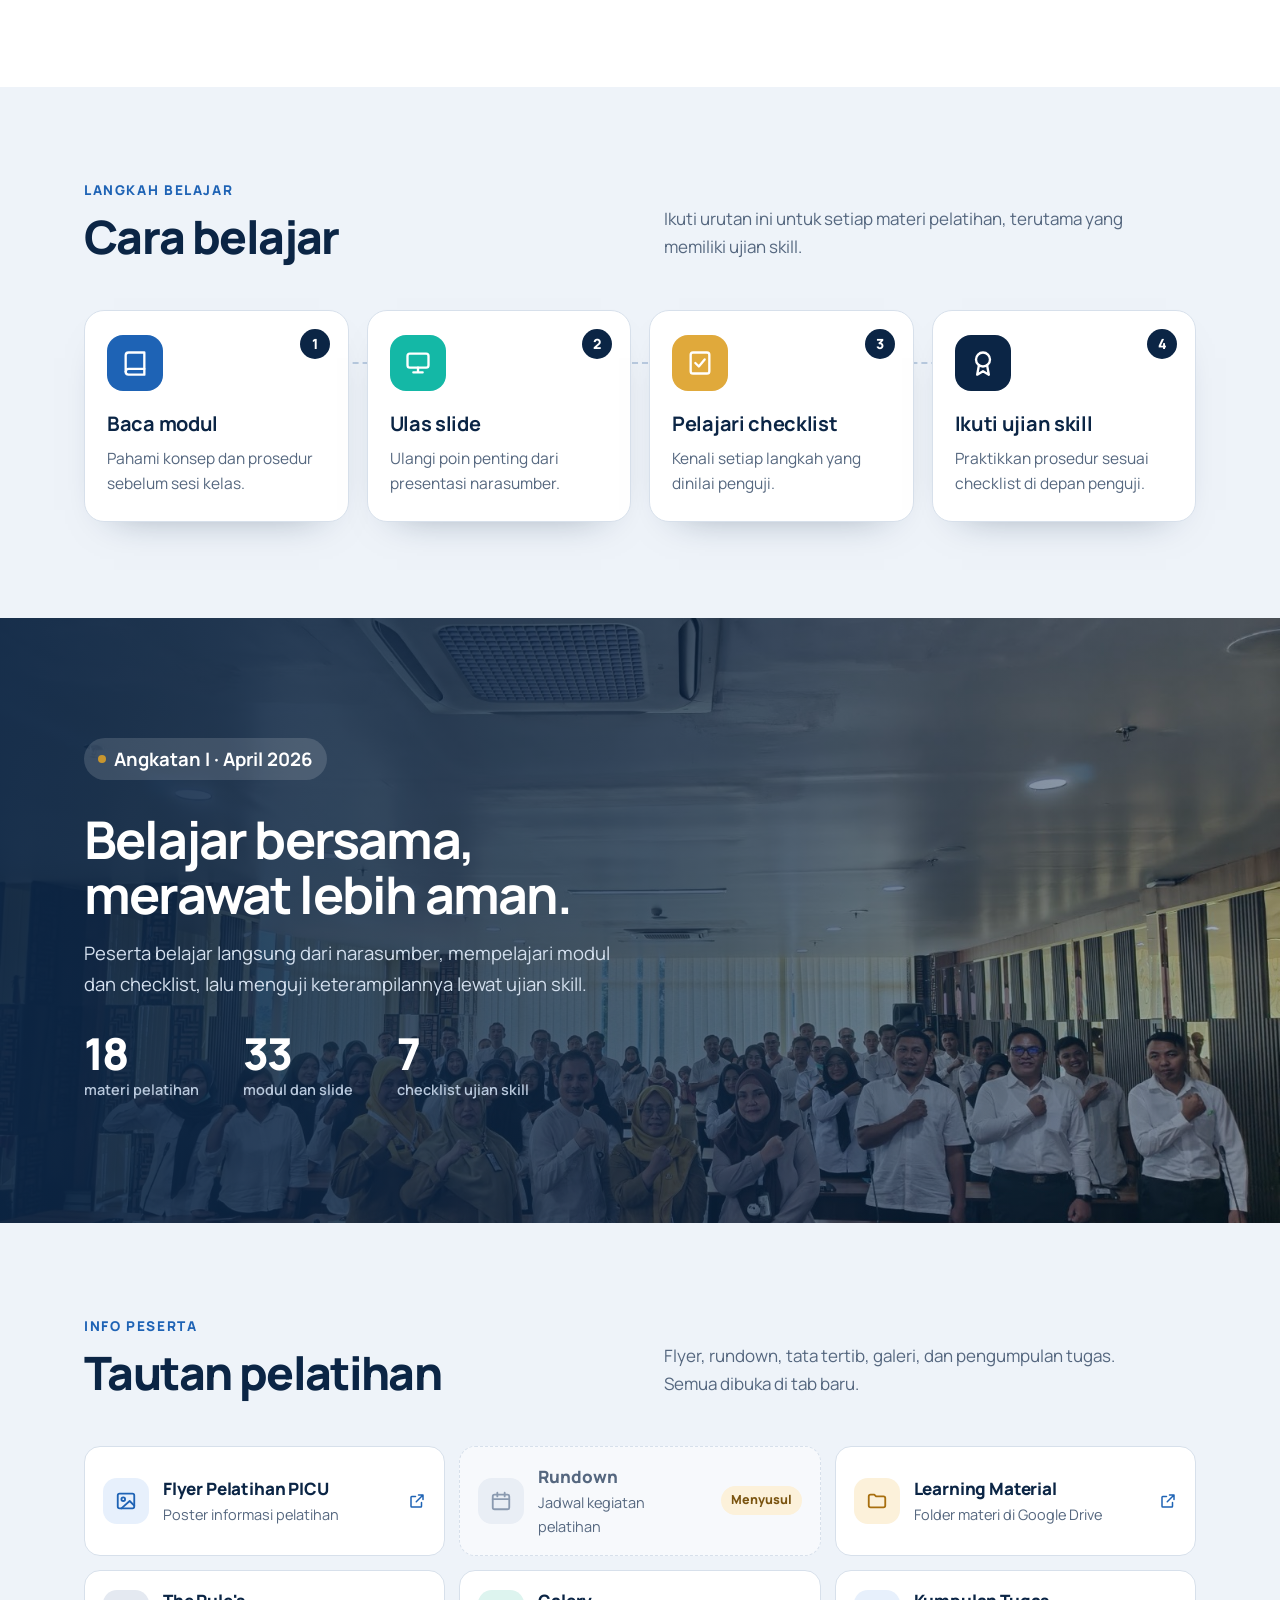
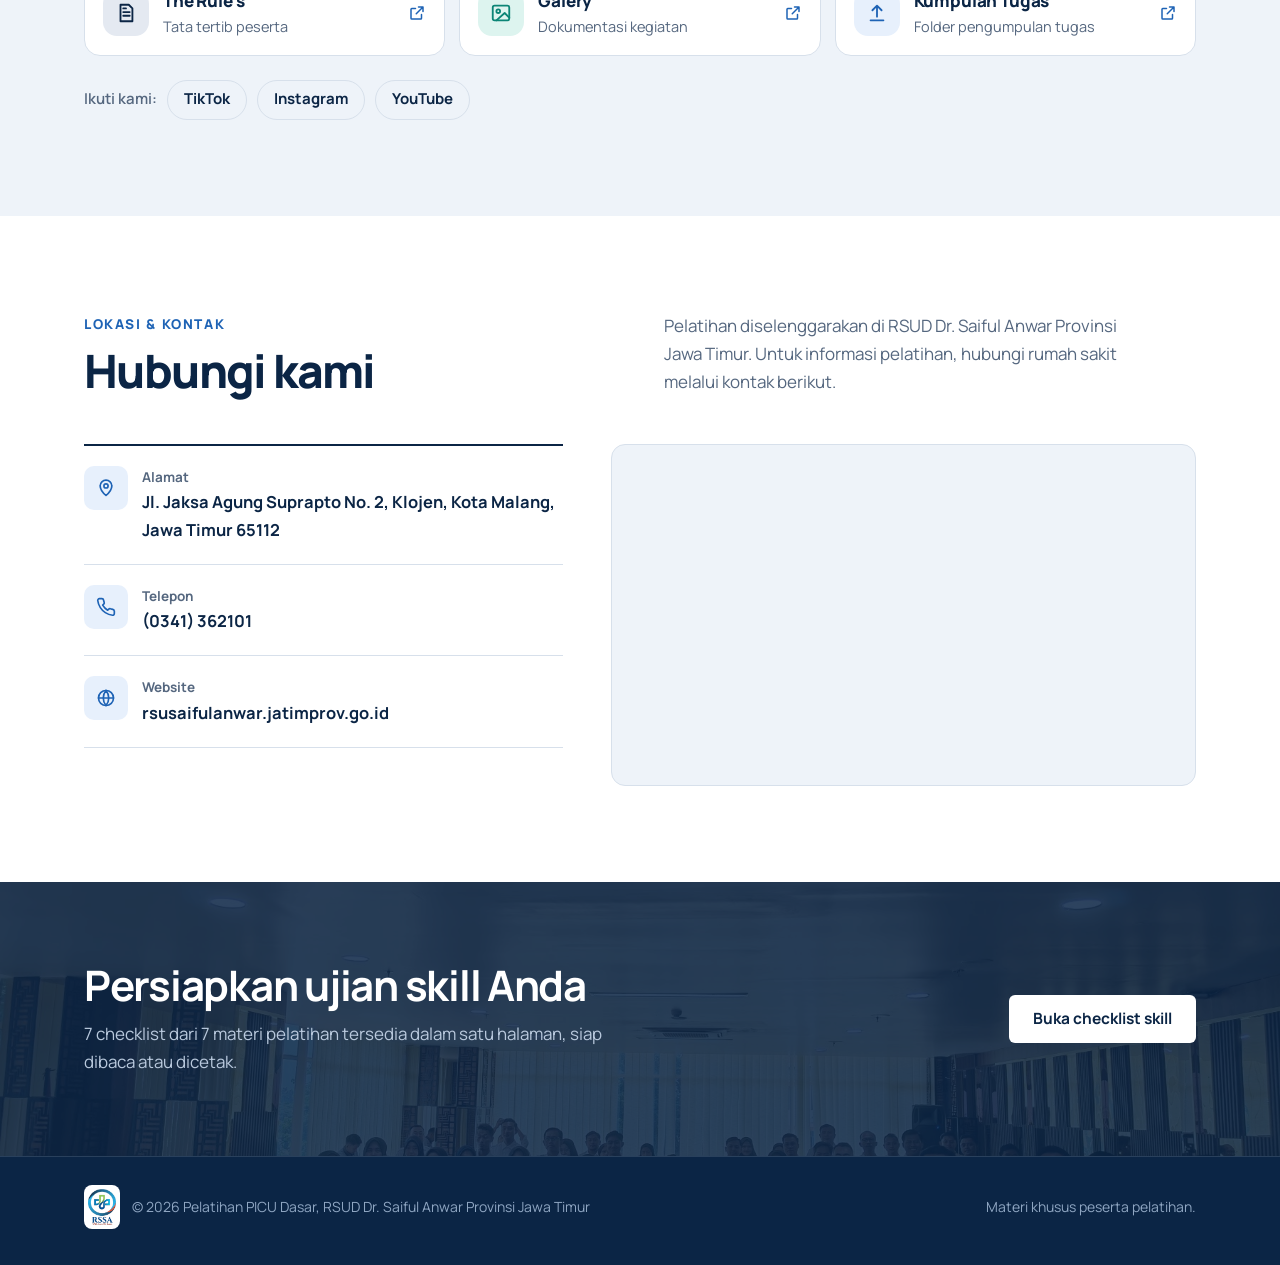
==== commit d892b043: "Header HP: tampilkan nama RSUD Dr. Saiful Anwar Malang di samping logo RSSA Co-Authored-By: Claude O" ====
--- a/index.html
+++ b/index.html
@@ -267,7 +267,10 @@
   .rssa span{font-size:13px;color:var(--muted);line-height:1.3;font-weight:600}
   .rssa b{display:block;color:var(--text);font-size:14.5px;font-weight:800}
   nav{gap:22px}
-  @media (max-width:1180px){.rssa > span{display:none}}
+  .rssa i{font-style:normal;display:block}
+  .rssa .kota,.rssa br.m{display:none}
+  /* layar sempit: nama RS tetap tampil, ringkas */
+  @media (max-width:1180px){.rssa span{font-size:12px}.rssa b{font-size:13px}}
   @media (max-width:1024px){nav a.link{display:none}}
   /* menu HP/tablet: tombol ☰ membuka daftar pintasan */
   .menu-btn{display:none;width:46px;height:46px;border:1.5px solid var(--line);border-radius:10px;background:var(--white);color:var(--navy);
@@ -285,7 +288,10 @@
     nav.open a.link{display:block;padding:13px 6px;font-size:16px;color:var(--navy);border-bottom:1px solid var(--line)}
     nav.open a.link:last-child{border-bottom:0}
   }
-  @media (max-width:640px){.bar{min-height:76px}.brand img{height:54px}.rssa{padding-left:12px}.rssa img{height:46px}.logos{gap:12px}}
+  @media (max-width:640px){.bar{min-height:76px}.brand img{height:44px}.rssa{padding-left:10px;gap:7px}.rssa img{height:40px}.logos{gap:10px}
+    .rssa span{font-size:11px;line-height:1.25}.rssa b{font-size:11.5px;line-height:1.2}
+    .rssa br.m{display:inline}.rssa .prov{display:none}.rssa .kota{display:block}}
+  @media (max-width:360px){.brand img{height:38px}.rssa img{height:34px}}
   .hero .lead{margin-bottom:0}
 
   /* animasi gambar hero */
@@ -413,7 +419,7 @@
   <div class="wrap bar">
     <div class="logos">
       <a class="brand" href="#top" aria-label="Pelatihan PICU Dasar, RSUD Dr. Saiful Anwar"><img src="img/logo-pelatihan.png" alt="Logo Pelatihan Keperawatan PICU RSUD Dr. Saiful Anwar"></a>
-      <span class="rssa"><img src="img/logo-rssa.png" alt="Logo RSUD Dr. Saiful Anwar"><span><b>RSUD Dr. Saiful Anwar</b>Provinsi Jawa Timur</span></span>
+      <span class="rssa"><img src="img/logo-rssa.png" alt="Logo RSUD Dr. Saiful Anwar"><span><b>RSUD Dr. <br class="m">Saiful Anwar</b><i class="prov">Provinsi Jawa Timur</i><i class="kota">Malang</i></span></span>
     </div>
     <button class="menu-btn" type="button" aria-expanded="false" aria-controls="menu-utama" aria-label="Buka menu">
       <svg viewBox="0 0 24 24" fill="none" stroke="currentColor" stroke-width="2.2" stroke-linecap="round" aria-hidden="true"><path class="l1" d="M4 7h16"/><path class="l2" d="M4 12h16"/><path class="l3" d="M4 17h16"/></svg>
--- a/ruang3d.css
+++ b/ruang3d.css
@@ -121,8 +121,9 @@
   box-shadow:0 20px 50px rgba(11,37,69,.35);color:#0B2545}
 .r3-eyebrow{margin:0 0 4px;font-size:13px;font-weight:800;letter-spacing:.06em;text-transform:uppercase;color:#0B8576}
 .r3-steps{list-style:none;margin:0;padding:0;display:grid}
-.r3-step{grid-area:1/1;opacity:0;visibility:hidden;transform:translateY(10px);transition:opacity .45s,transform .45s,visibility .45s}
-.r3-step.on{opacity:1;visibility:visible;transform:none}
+/* hanya satu teks tampil: yang lama langsung hilang, yang baru muncul pelan (tidak tumpang tindih saat gulir cepat) */
+.r3-step{grid-area:1/1;visibility:hidden;opacity:0}
+.r3-step.on{visibility:visible;opacity:1;animation:r3in .35s ease-out}
 .r3-step small{display:block;font-size:13px;font-weight:800;color:#1E63B5;margin-bottom:2px}
 .r3-step h3{margin:0 0 8px;font-size:clamp(22px,2.4vw,28px);line-height:1.15;letter-spacing:-.025em}
 .r3-step p{margin:0;font-size:15.5px;color:#55677F;line-height:1.6}
@@ -152,9 +153,9 @@
   .r3-ceil i{box-shadow:none}
   .r3-who{animation:none}
   .r3-who svg,.r3-medal svg{filter:none}
-  .r3-step{transition:opacity .25s,visibility .25s;transform:none}
 }
 
+@keyframes r3in{from{opacity:0;transform:translateY(8px)}to{opacity:1;transform:none}}
 @keyframes r3scroll{to{transform:translateX(-50%)}}
 @keyframes r3blink{50%{opacity:0}}
 @keyframes r3bob{50%{transform:translateY(-6px)}}
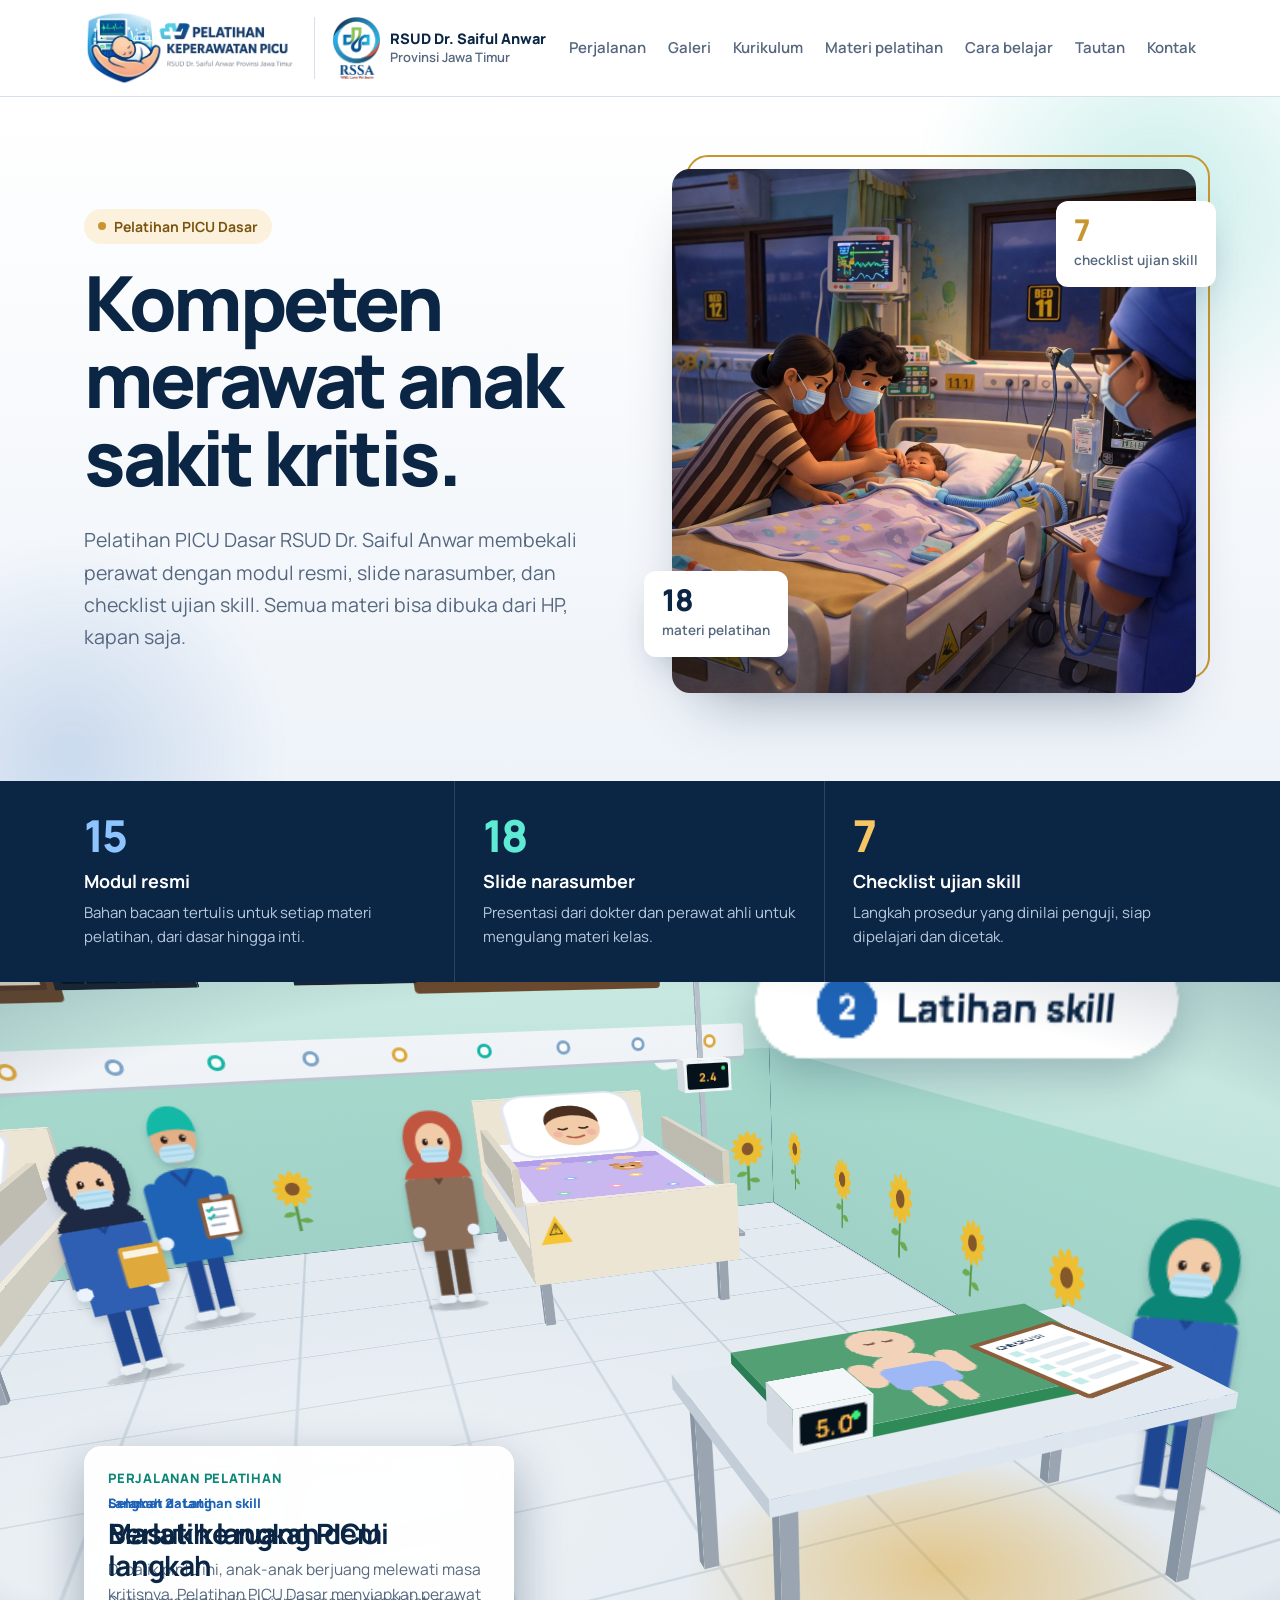
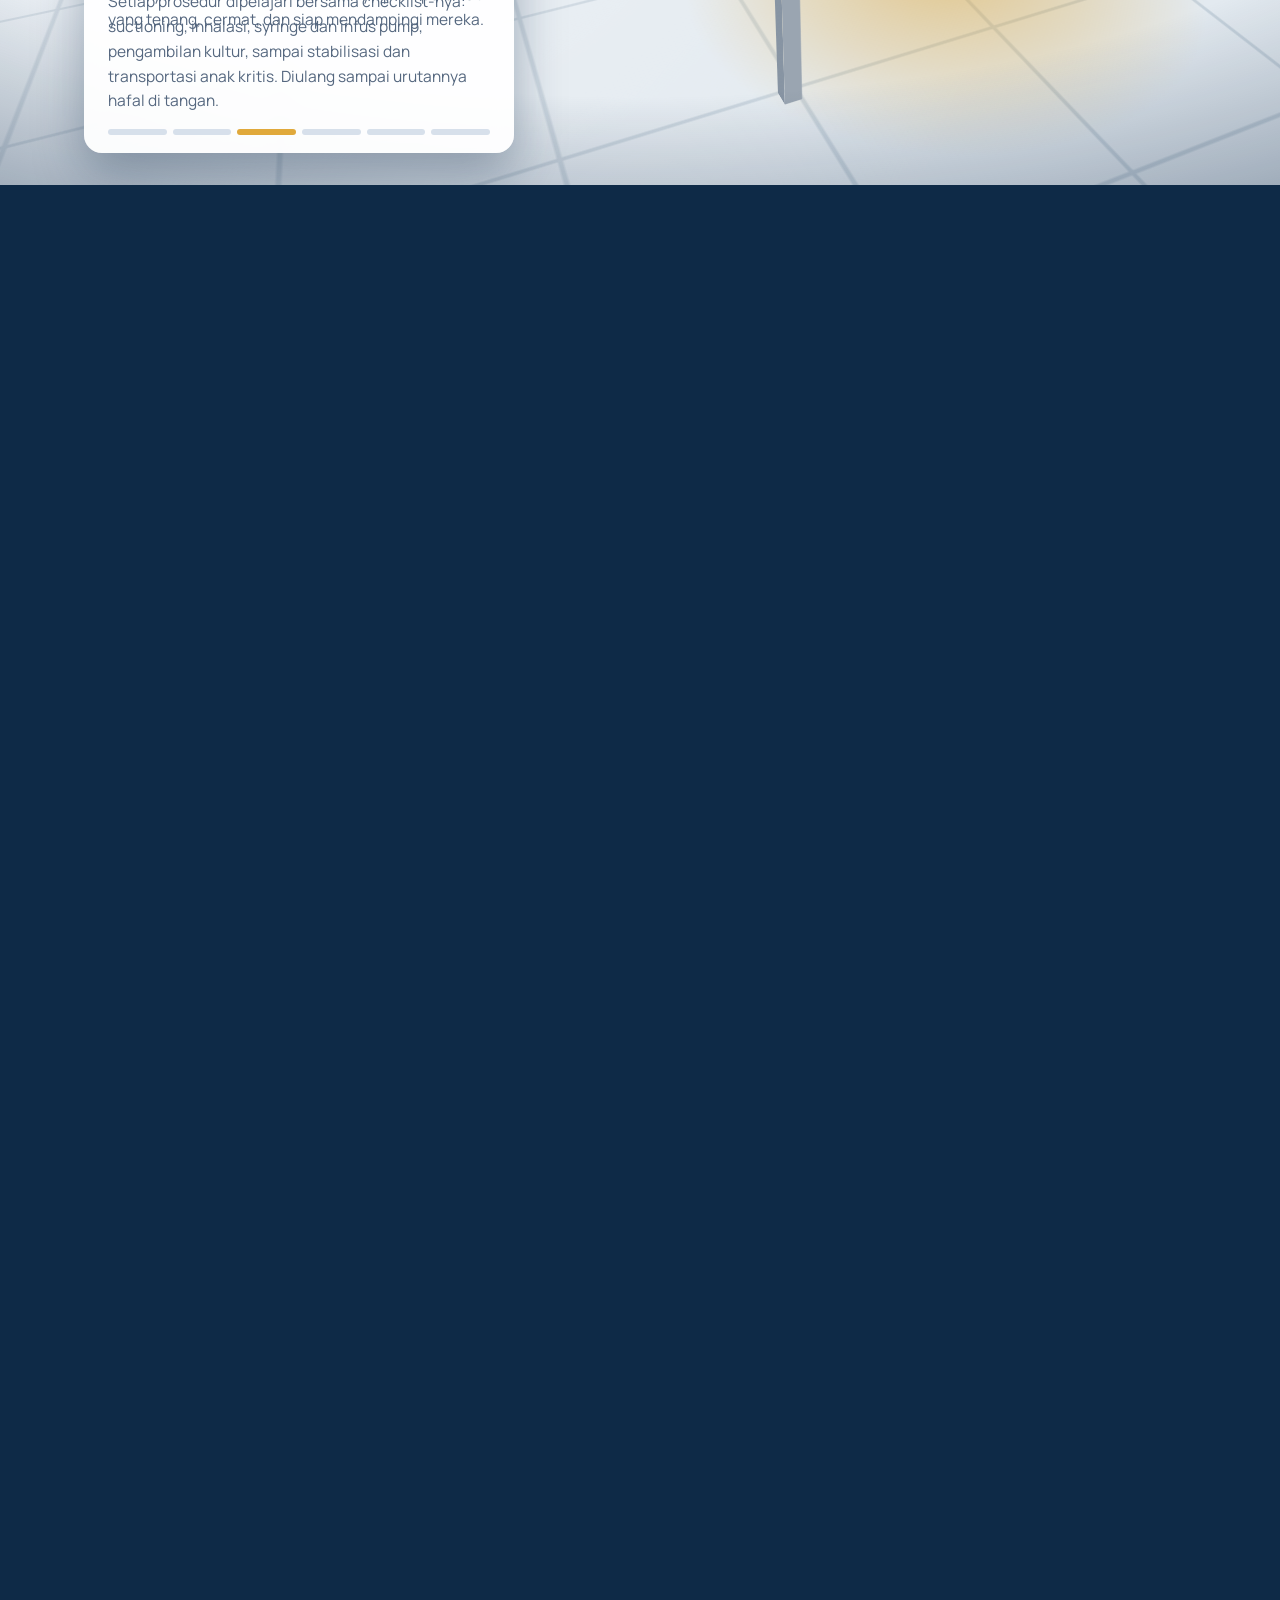
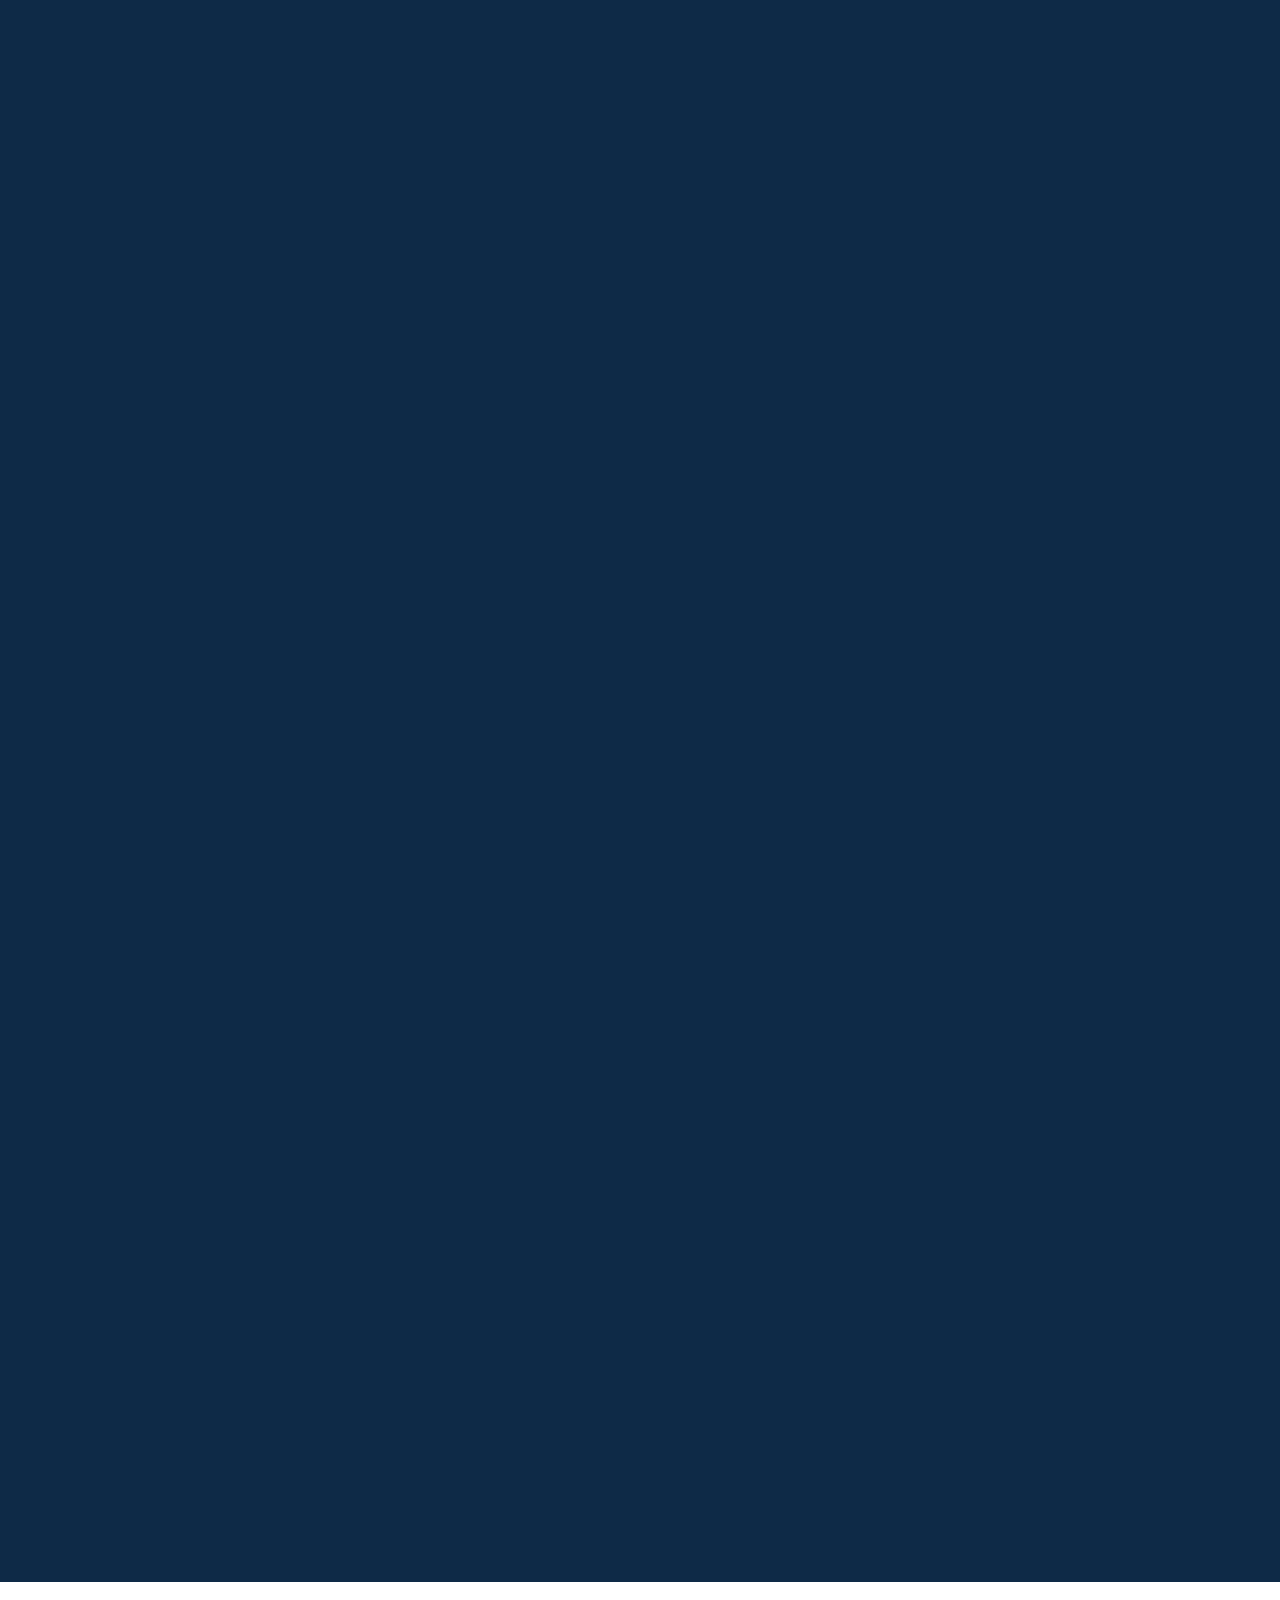
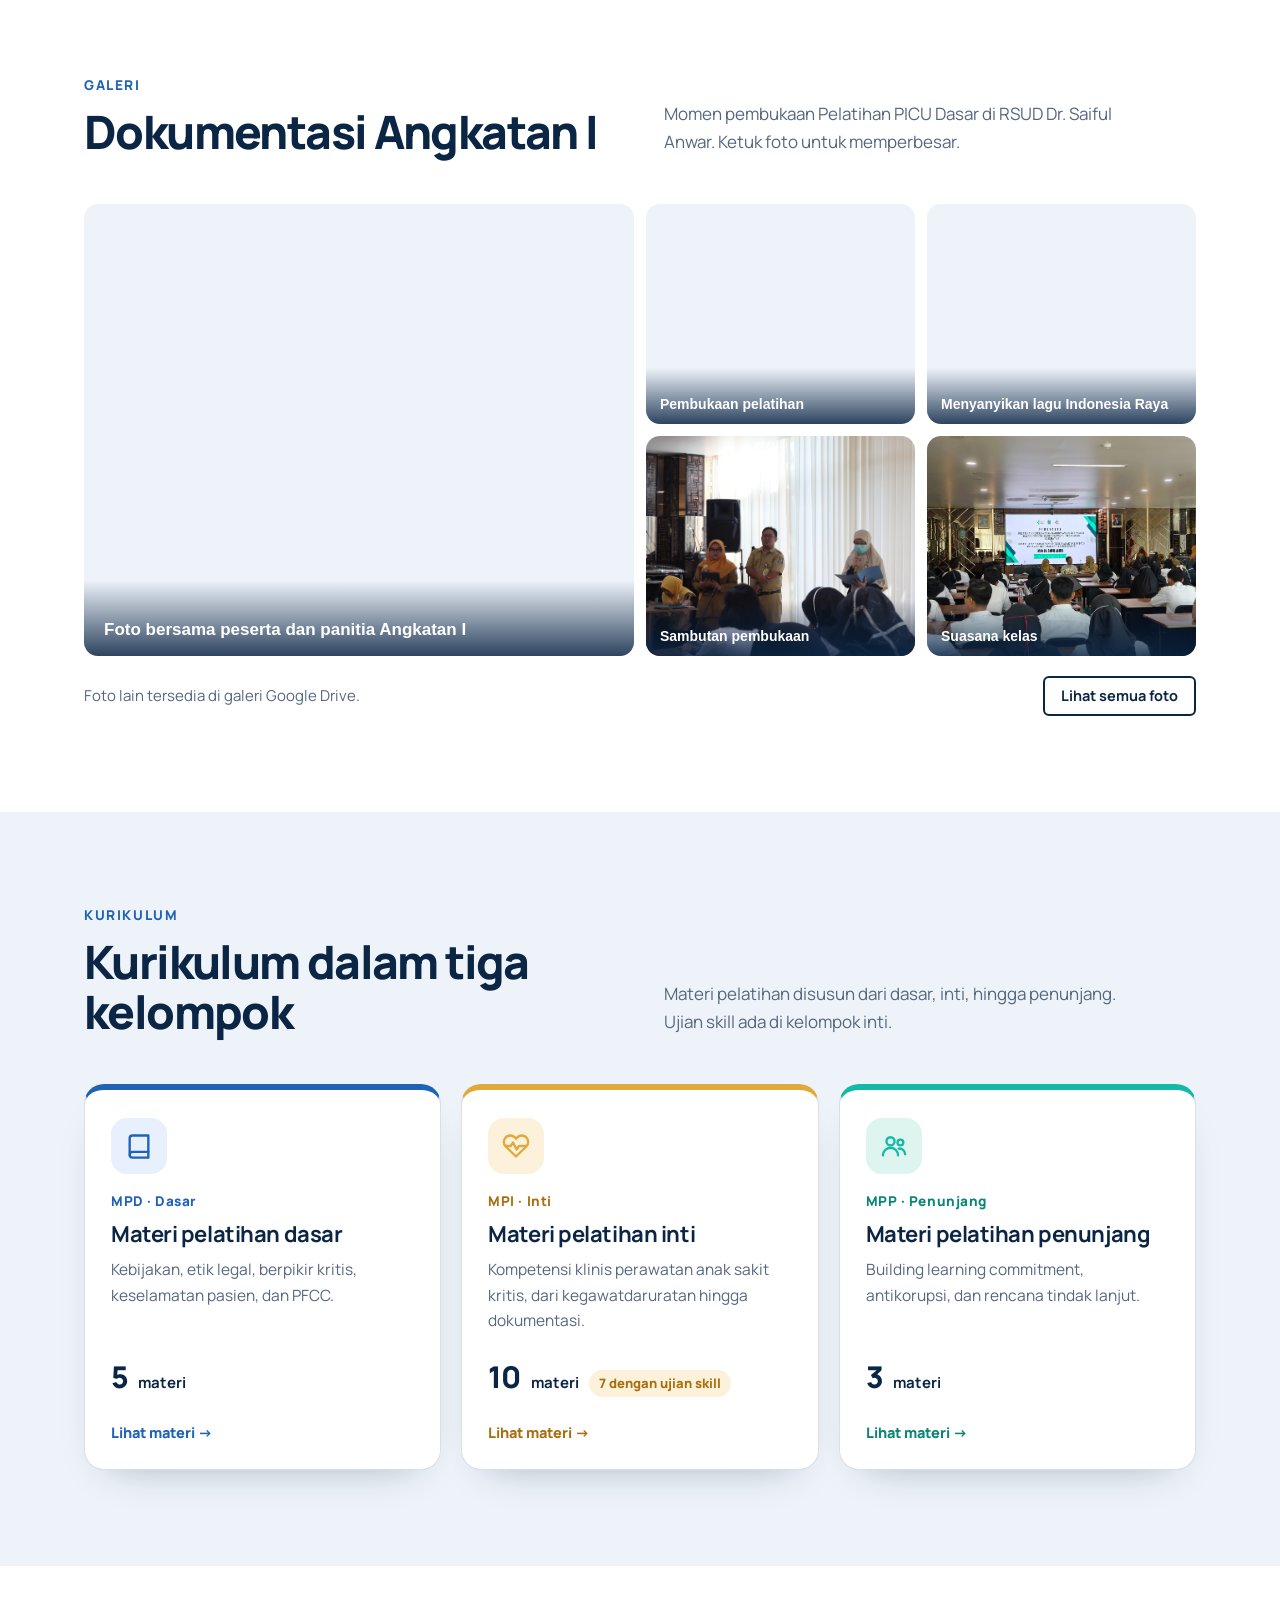
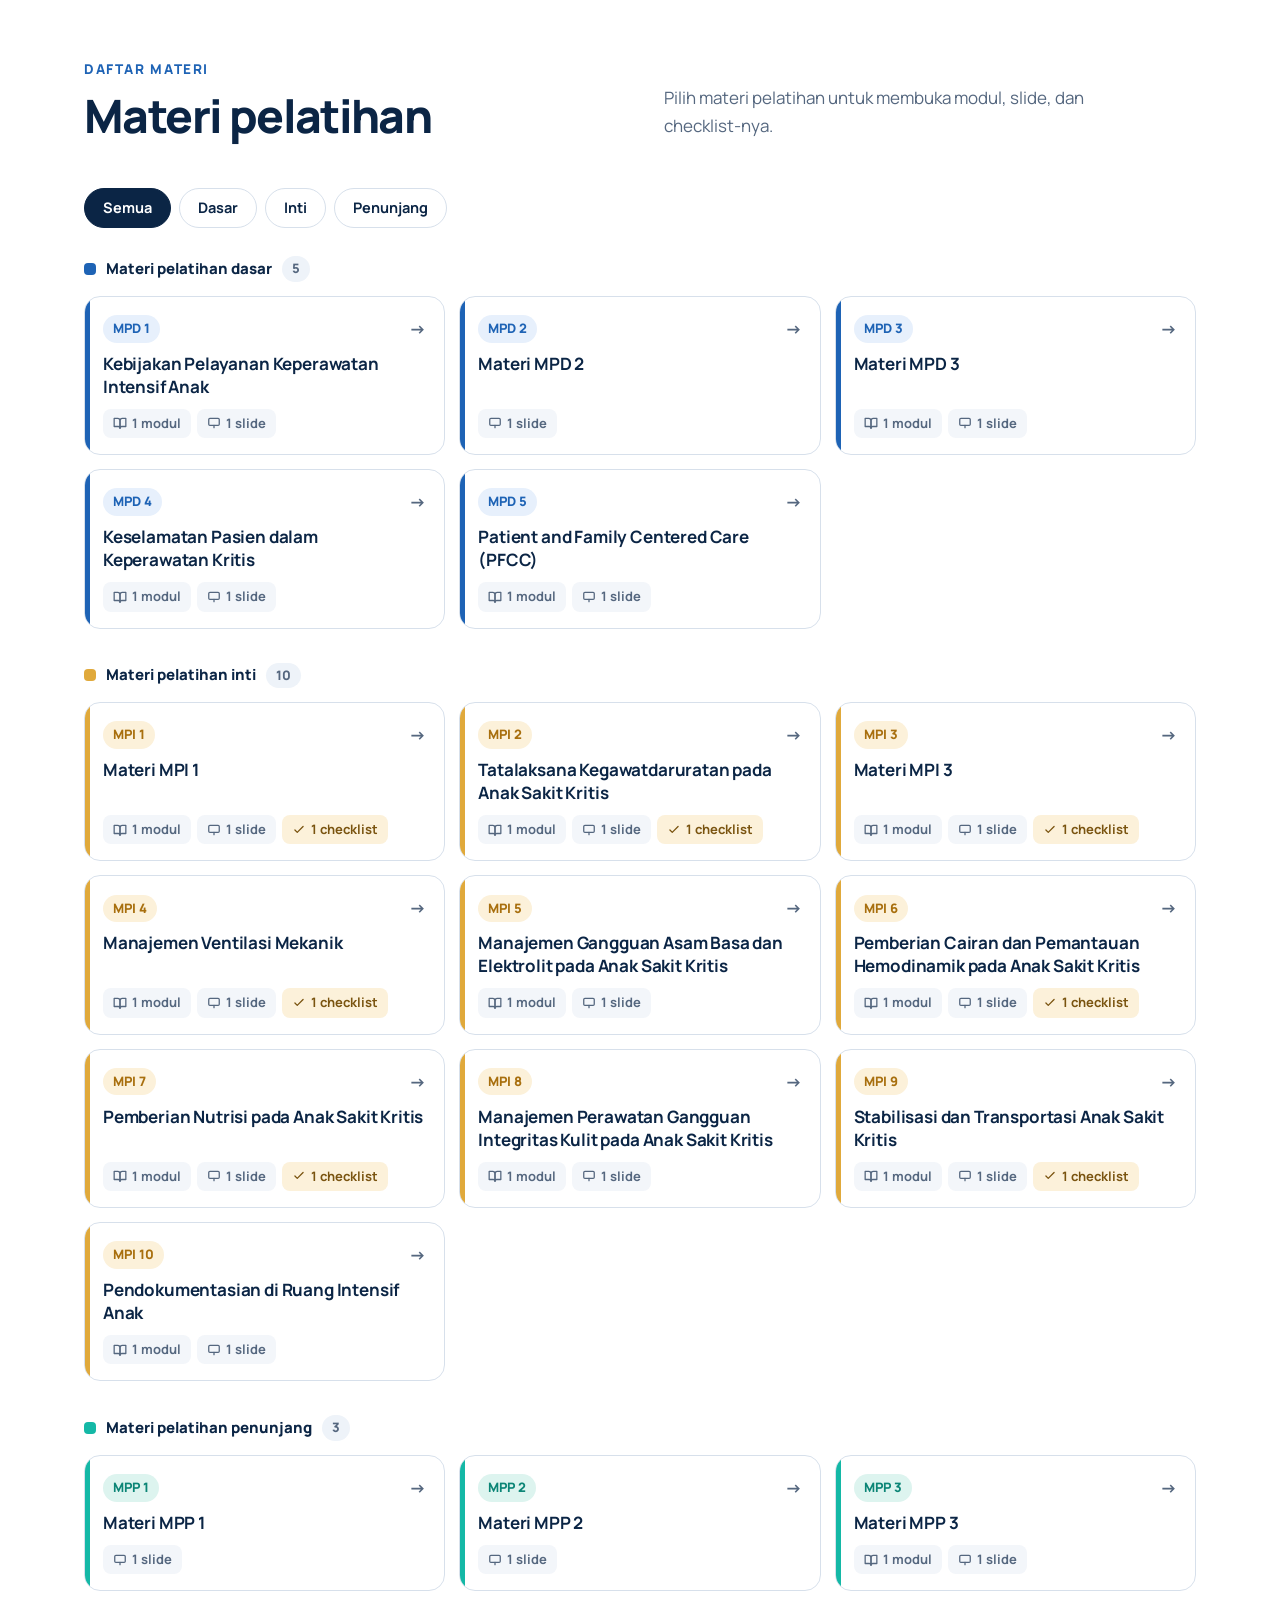
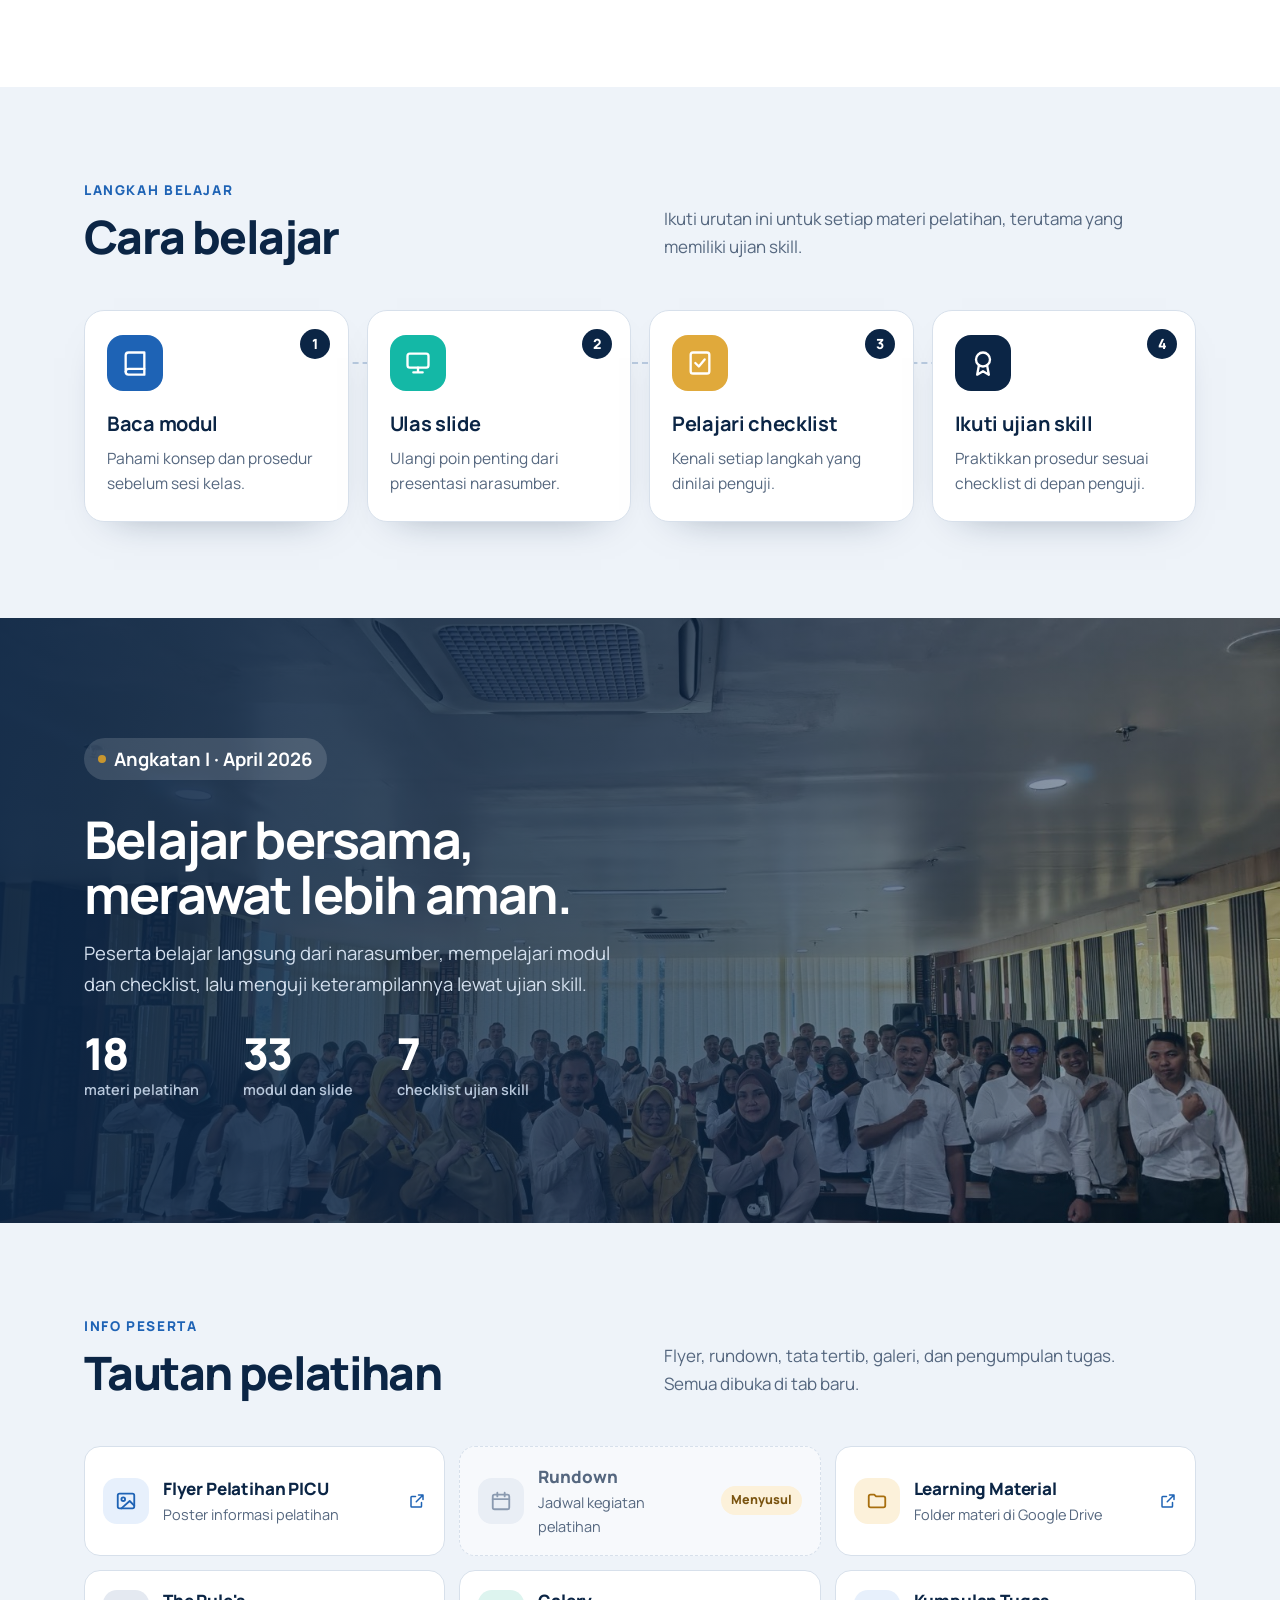
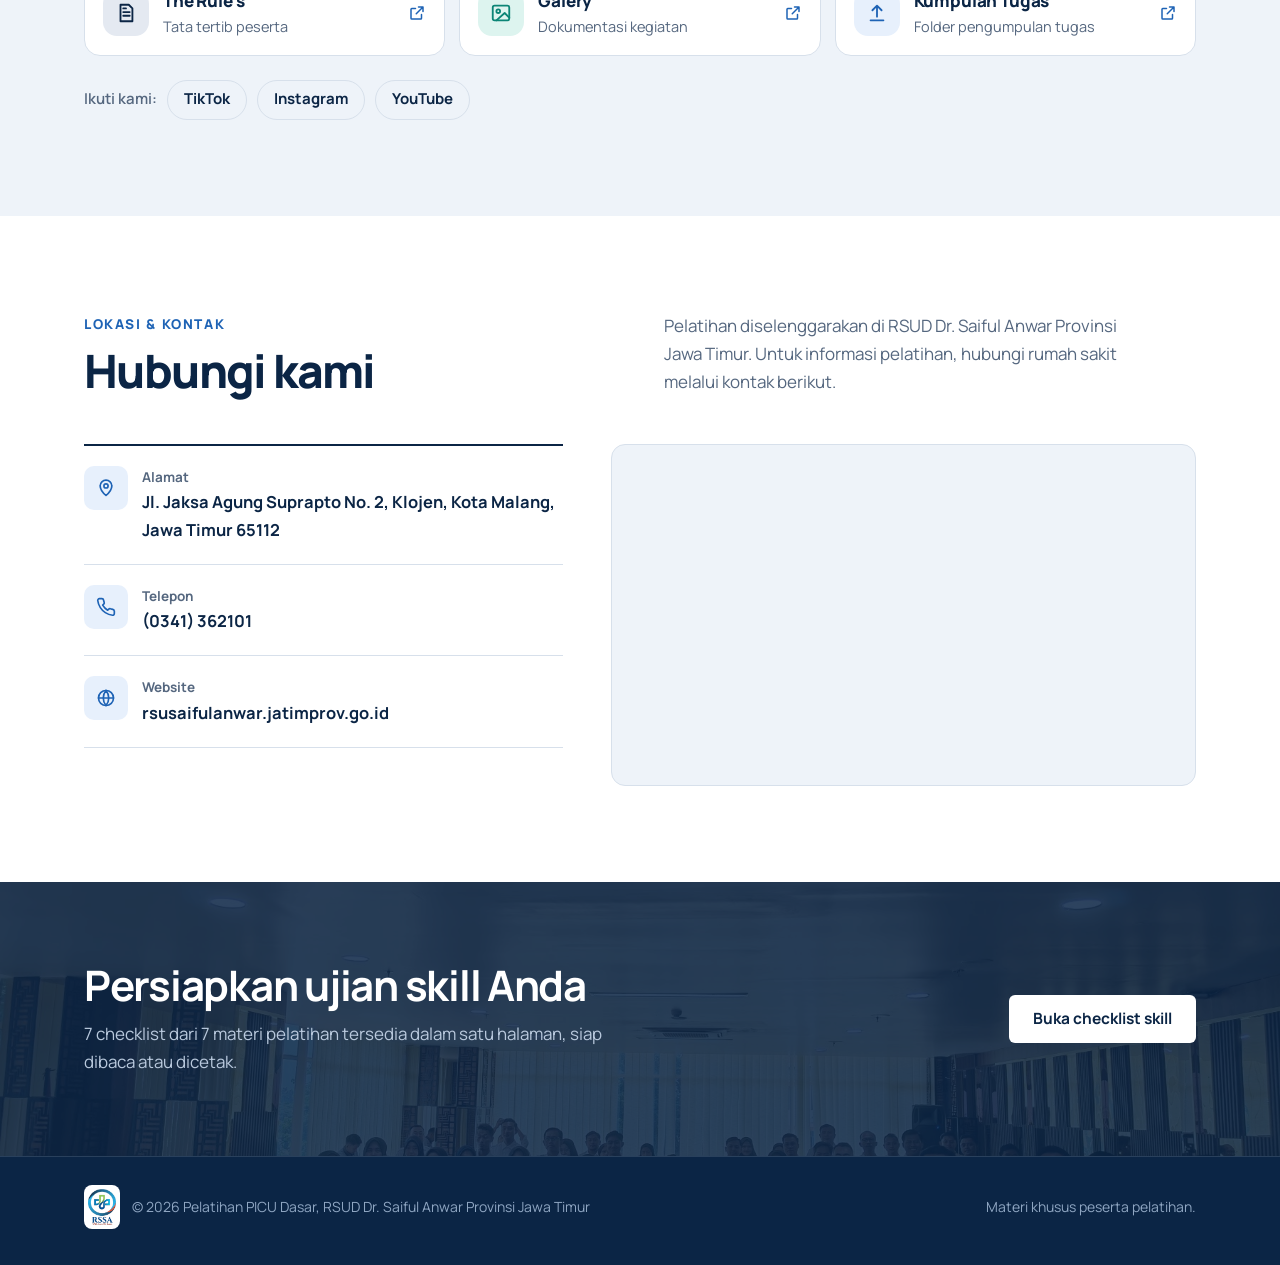
==== commit 911229ef: "Header HP: "RSUD Dr. Saiful Anwar" satu baris; daftar kontak tidak melebar di layar kecil Co-Authore" ====
--- a/index.html
+++ b/index.html
@@ -189,8 +189,8 @@
   /* kontak */
   .contact-grid{display:grid;grid-template-columns:.9fr 1.1fr;gap:48px;align-items:stretch}
   @media (max-width:900px){.contact-grid{grid-template-columns:1fr;gap:28px}}
-  .contact-list{list-style:none;margin:0;padding:0;border-top:2px solid var(--navy)}
-  .contact-list li{display:grid;grid-template-columns:44px 1fr;gap:14px;padding:20px 0;border-bottom:1px solid var(--line)}
+  .contact-list{list-style:none;margin:0;padding:0;border-top:2px solid var(--navy);min-width:0}
+  .contact-list li{display:grid;grid-template-columns:44px minmax(0,1fr);overflow-wrap:anywhere;gap:14px;padding:20px 0;border-bottom:1px solid var(--line)}
   .ic{width:44px;height:44px;border-radius:10px;background:var(--ice);display:grid;place-items:center}
   .ic svg{width:20px;height:20px}
   .contact-list small{display:block;font-size:13.5px;font-weight:700;color:var(--muted)}
@@ -268,7 +268,7 @@
   .rssa b{display:block;color:var(--text);font-size:14.5px;font-weight:800}
   nav{gap:22px}
   .rssa i{font-style:normal;display:block}
-  .rssa .kota,.rssa br.m{display:none}
+  .rssa .kota{display:none}
   /* layar sempit: nama RS tetap tampil, ringkas */
   @media (max-width:1180px){.rssa span{font-size:12px}.rssa b{font-size:13px}}
   @media (max-width:1024px){nav a.link{display:none}}
@@ -288,10 +288,12 @@
     nav.open a.link{display:block;padding:13px 6px;font-size:16px;color:var(--navy);border-bottom:1px solid var(--line)}
     nav.open a.link:last-child{border-bottom:0}
   }
-  @media (max-width:640px){.bar{min-height:76px}.brand img{height:44px}.rssa{padding-left:10px;gap:7px}.rssa img{height:40px}.logos{gap:10px}
-    .rssa span{font-size:11px;line-height:1.25}.rssa b{font-size:11.5px;line-height:1.2}
-    .rssa br.m{display:inline}.rssa .prov{display:none}.rssa .kota{display:block}}
-  @media (max-width:360px){.brand img{height:38px}.rssa img{height:34px}}
+  @media (max-width:640px){.bar{min-height:76px;gap:10px}.brand img{height:40px}.rssa{padding-left:9px;gap:6px}.rssa img{height:36px}.logos{gap:9px;min-width:0}
+    .rssa span{font-size:11px;line-height:1.3}.rssa b{font-size:11.5px;line-height:1.25;white-space:nowrap}
+    .rssa .prov{display:none}.rssa .kota{display:block}
+    .menu-btn{width:40px;height:40px}}
+  @media (max-width:374px){.brand img{height:33px}.rssa img{height:30px}.rssa b{font-size:10.5px}.rssa span{font-size:10px}}
+  @media (max-width:340px){.rssa b{white-space:normal}.rssa img{display:none}.rssa{padding-left:8px}}
   .hero .lead{margin-bottom:0}
 
   /* animasi gambar hero */
@@ -419,7 +421,7 @@
   <div class="wrap bar">
     <div class="logos">
       <a class="brand" href="#top" aria-label="Pelatihan PICU Dasar, RSUD Dr. Saiful Anwar"><img src="img/logo-pelatihan.png" alt="Logo Pelatihan Keperawatan PICU RSUD Dr. Saiful Anwar"></a>
-      <span class="rssa"><img src="img/logo-rssa.png" alt="Logo RSUD Dr. Saiful Anwar"><span><b>RSUD Dr. <br class="m">Saiful Anwar</b><i class="prov">Provinsi Jawa Timur</i><i class="kota">Malang</i></span></span>
+      <span class="rssa"><img src="img/logo-rssa.png" alt="Logo RSUD Dr. Saiful Anwar"><span><b>RSUD Dr. Saiful Anwar</b><i class="prov">Provinsi Jawa Timur</i><i class="kota">Malang</i></span></span>
     </div>
     <button class="menu-btn" type="button" aria-expanded="false" aria-controls="menu-utama" aria-label="Buka menu">
       <svg viewBox="0 0 24 24" fill="none" stroke="currentColor" stroke-width="2.2" stroke-linecap="round" aria-hidden="true"><path class="l1" d="M4 7h16"/><path class="l2" d="M4 12h16"/><path class="l3" d="M4 17h16"/></svg>
